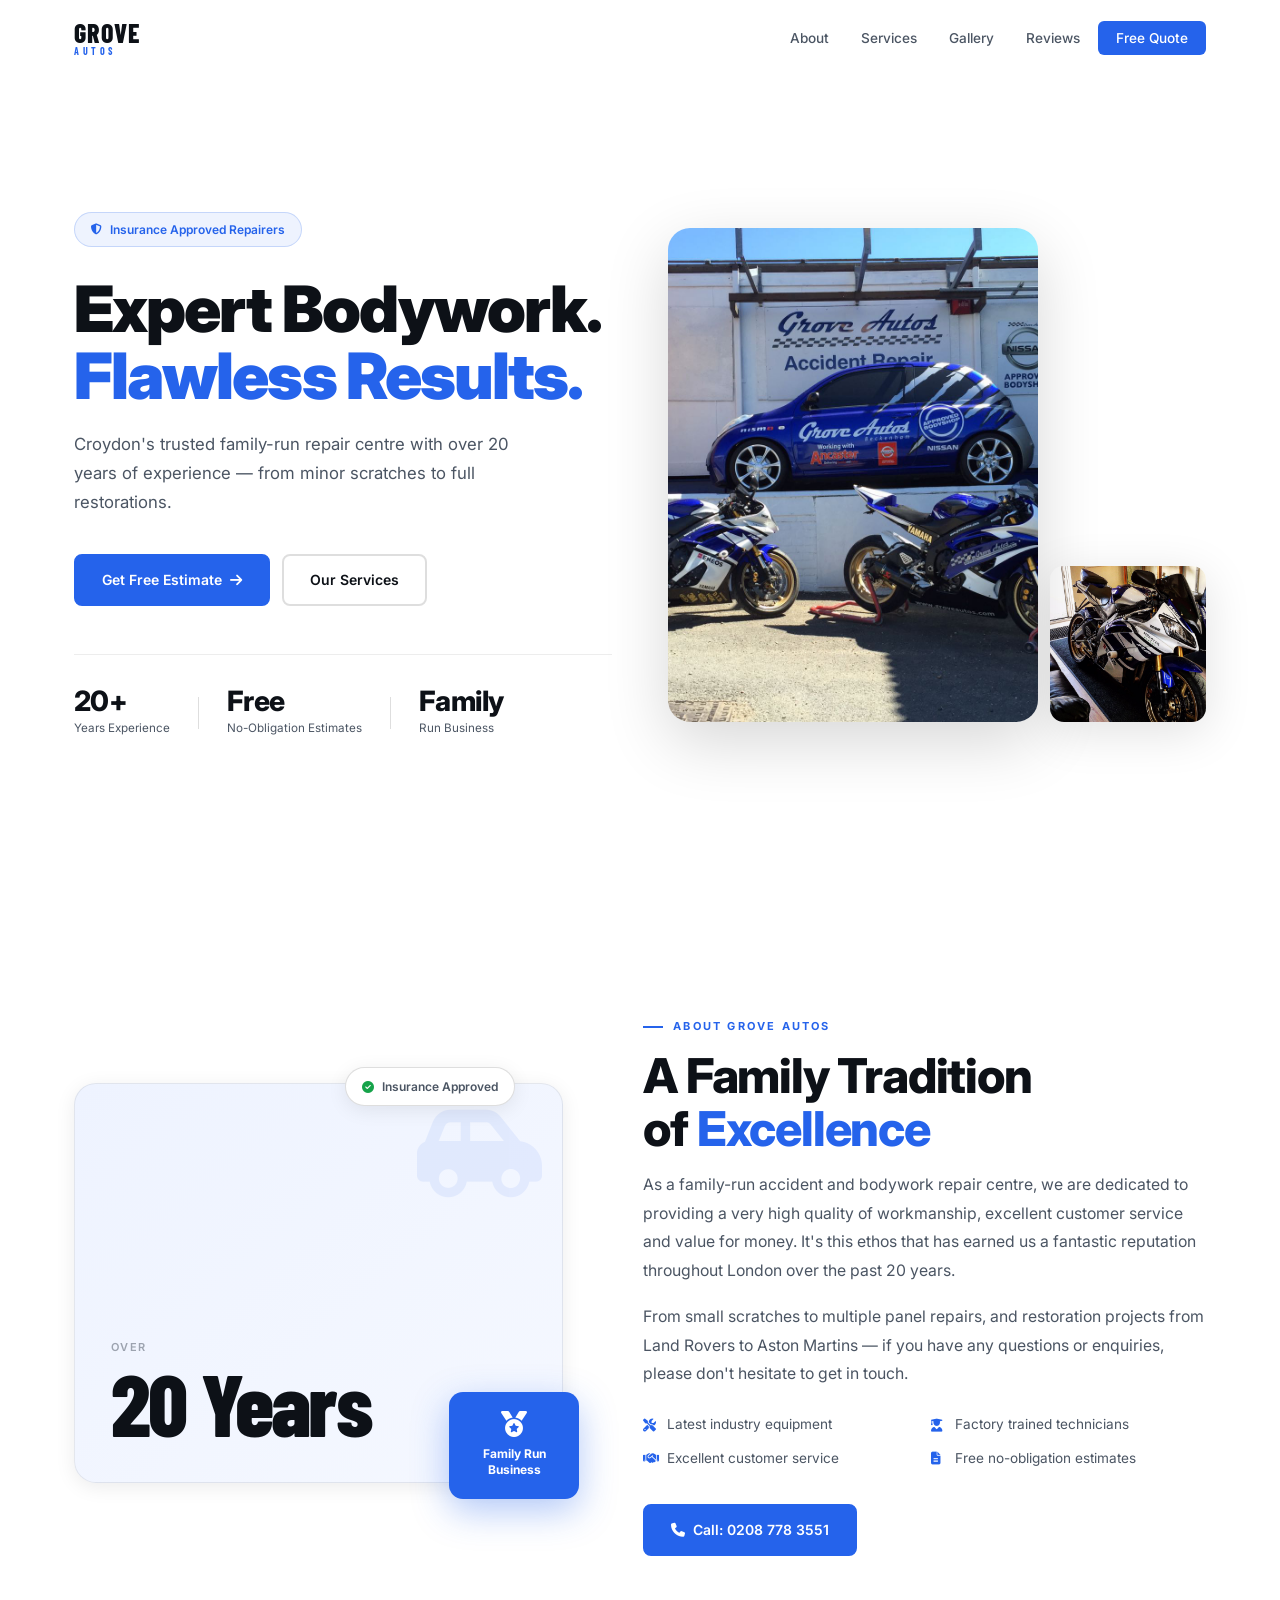
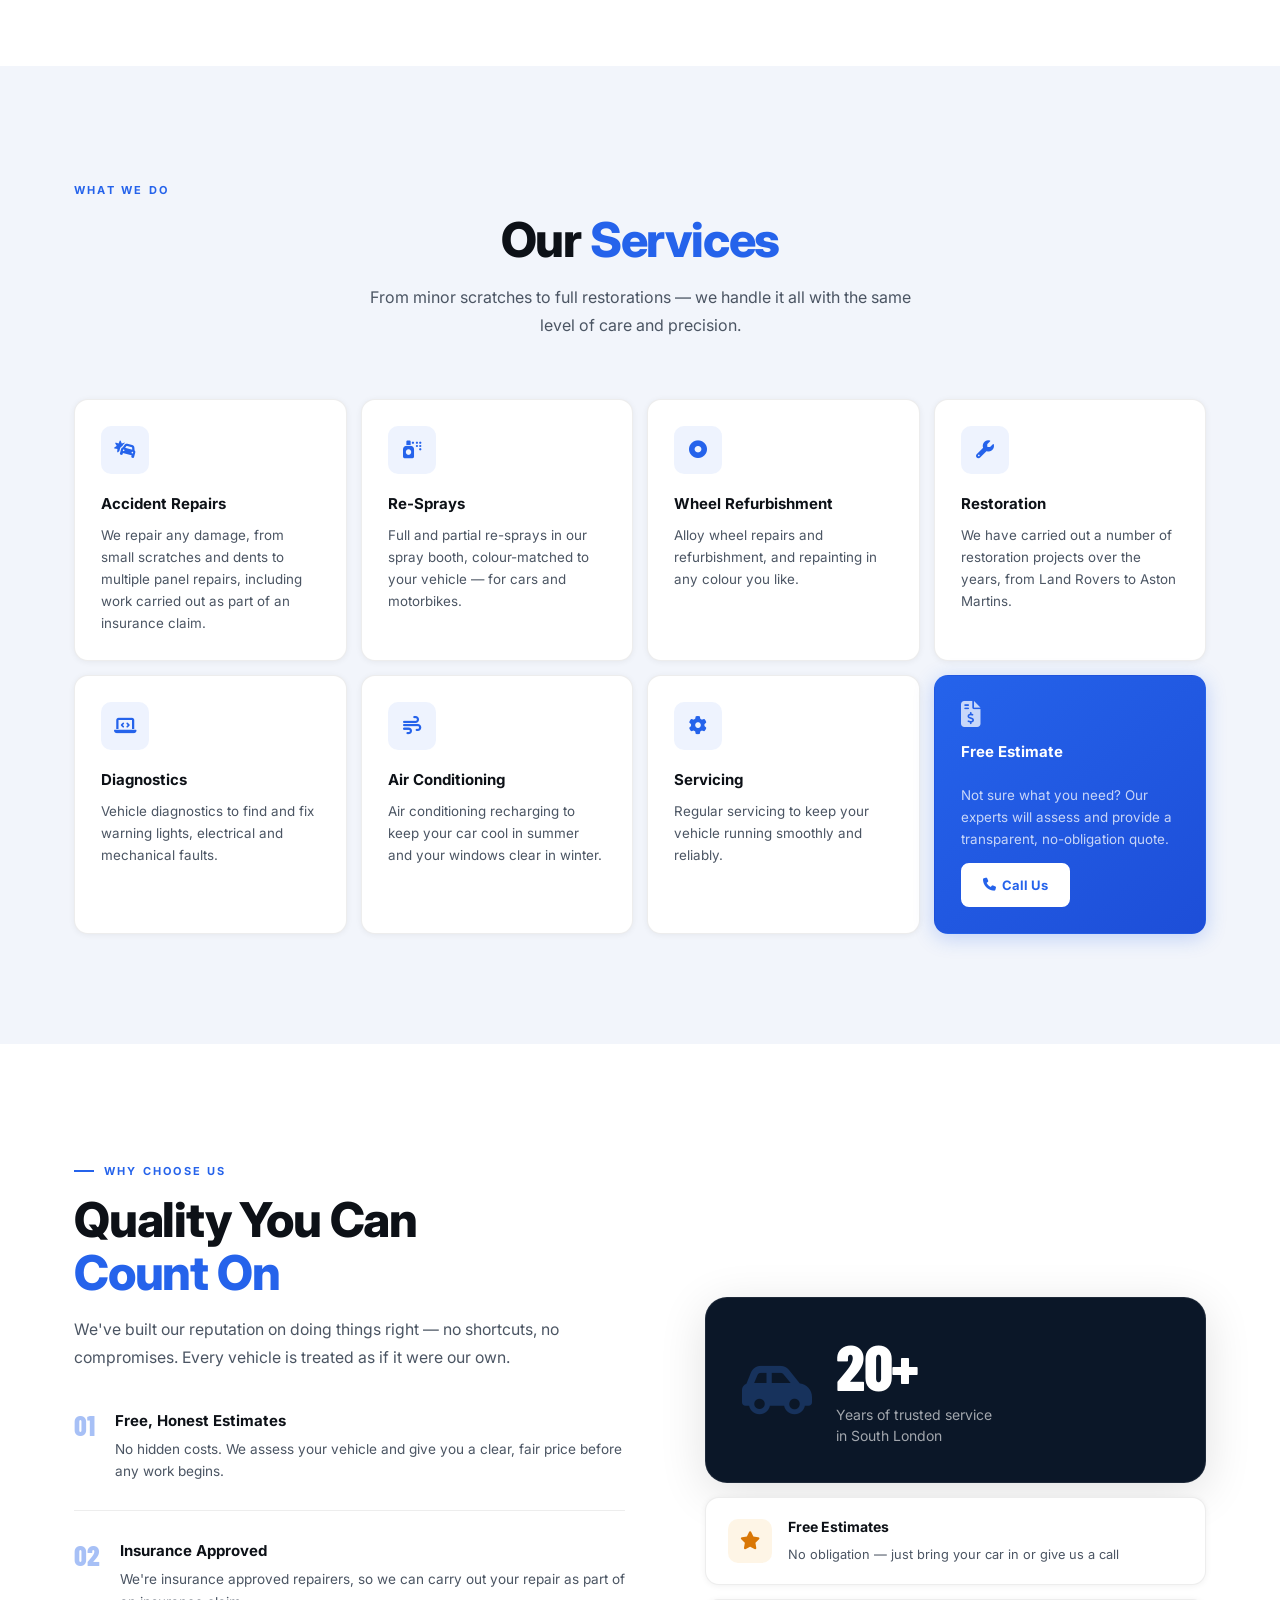
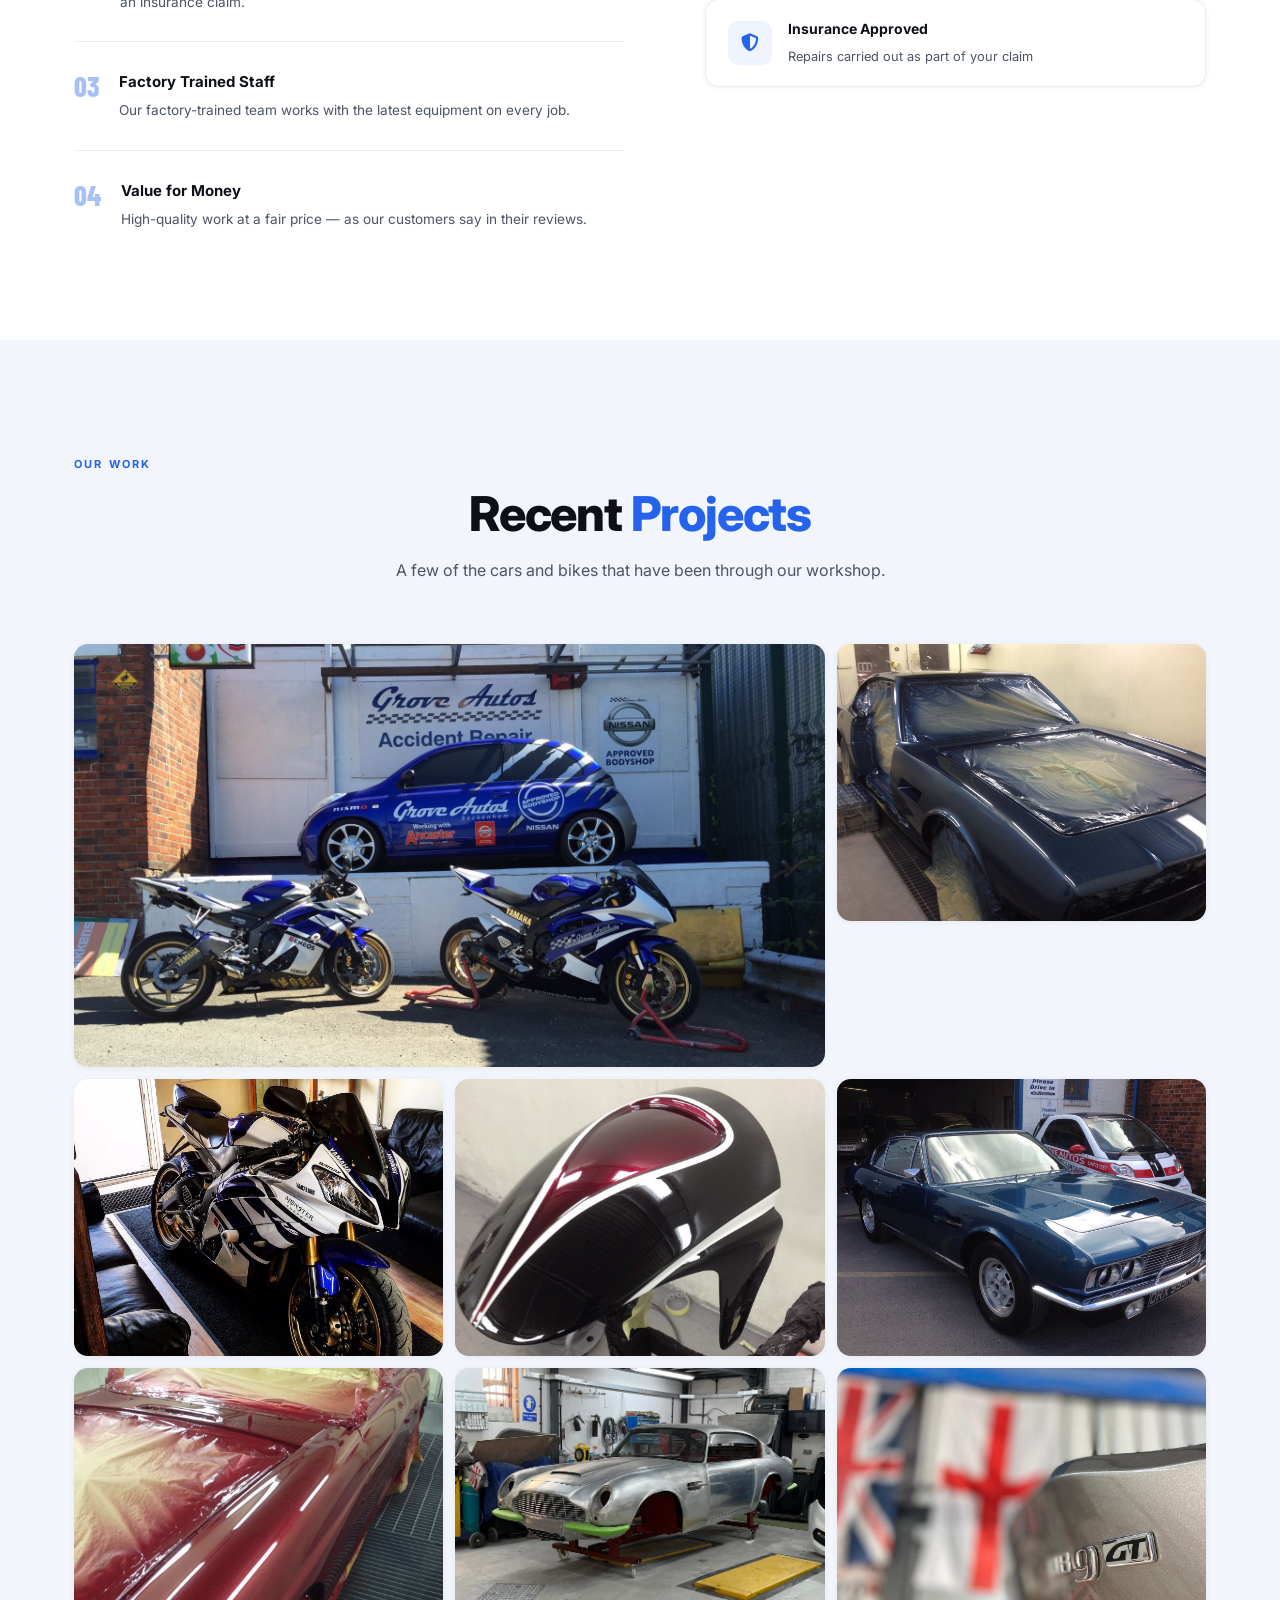
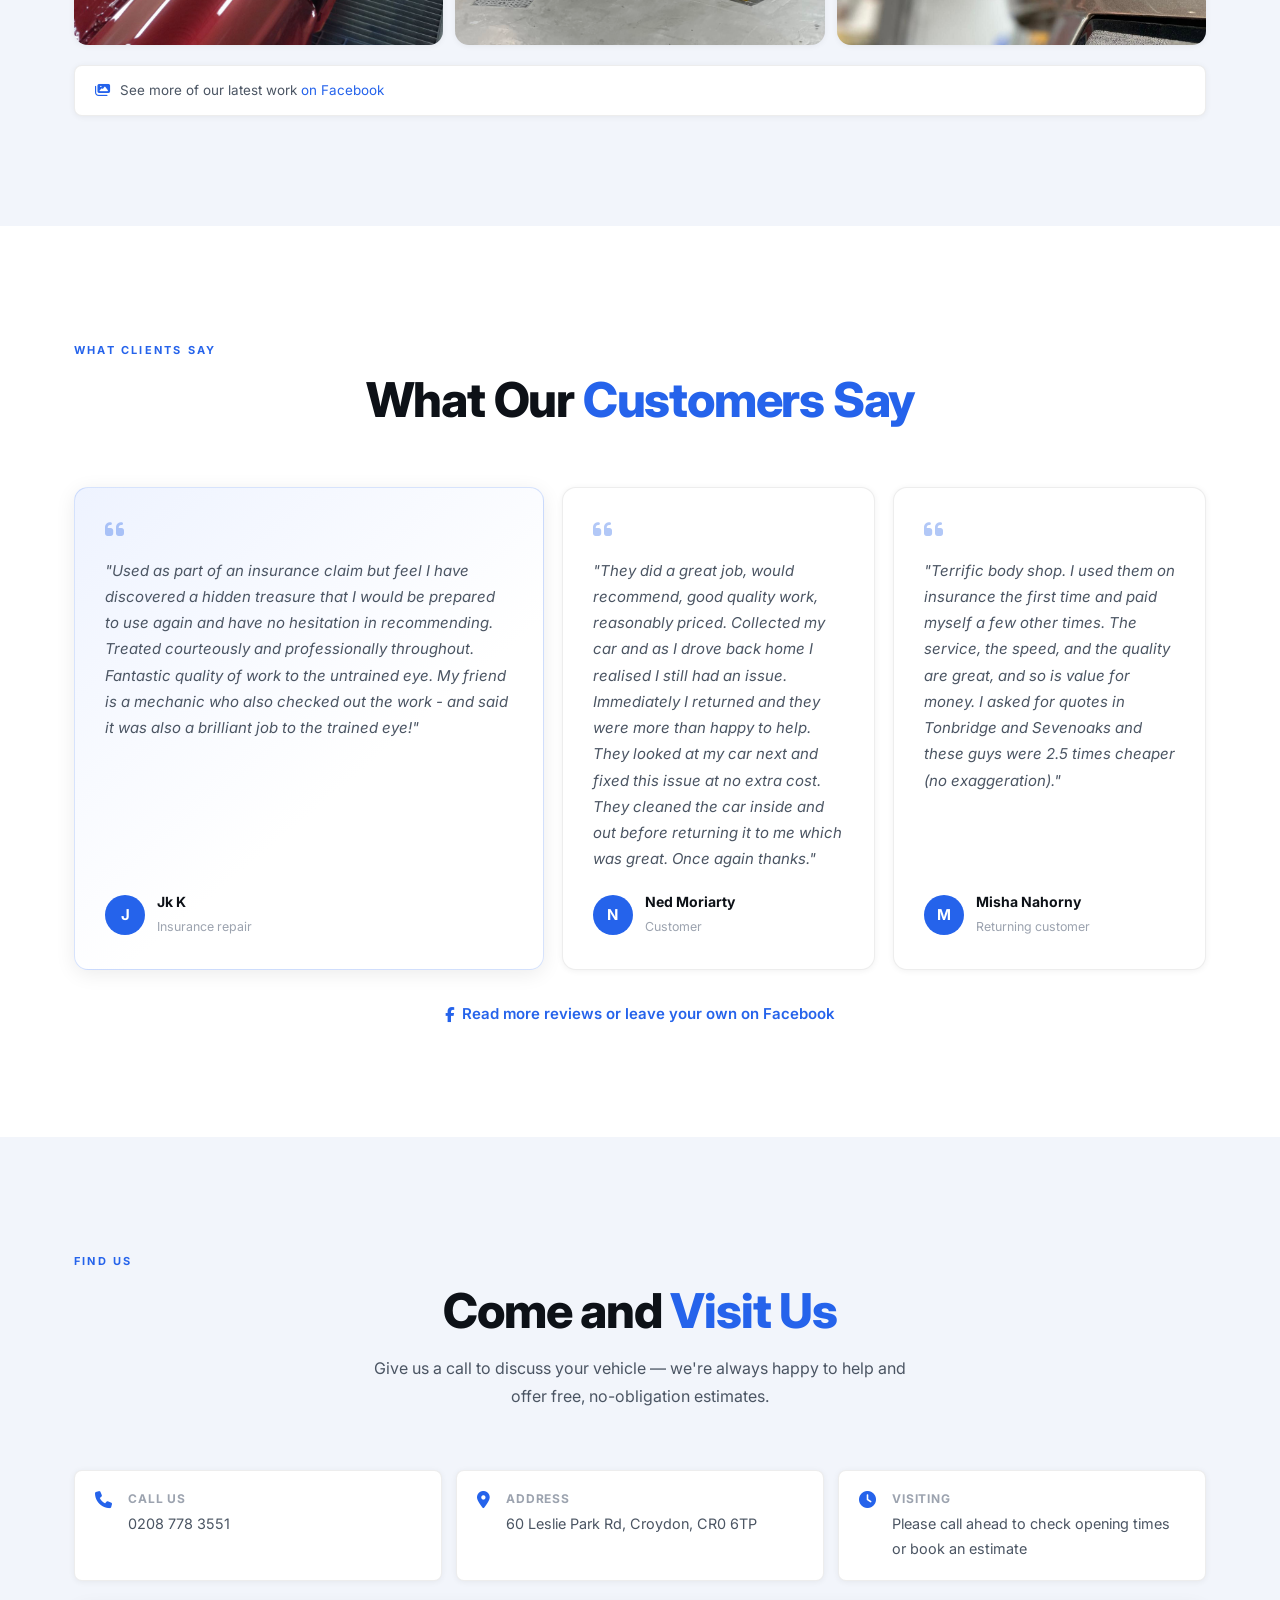
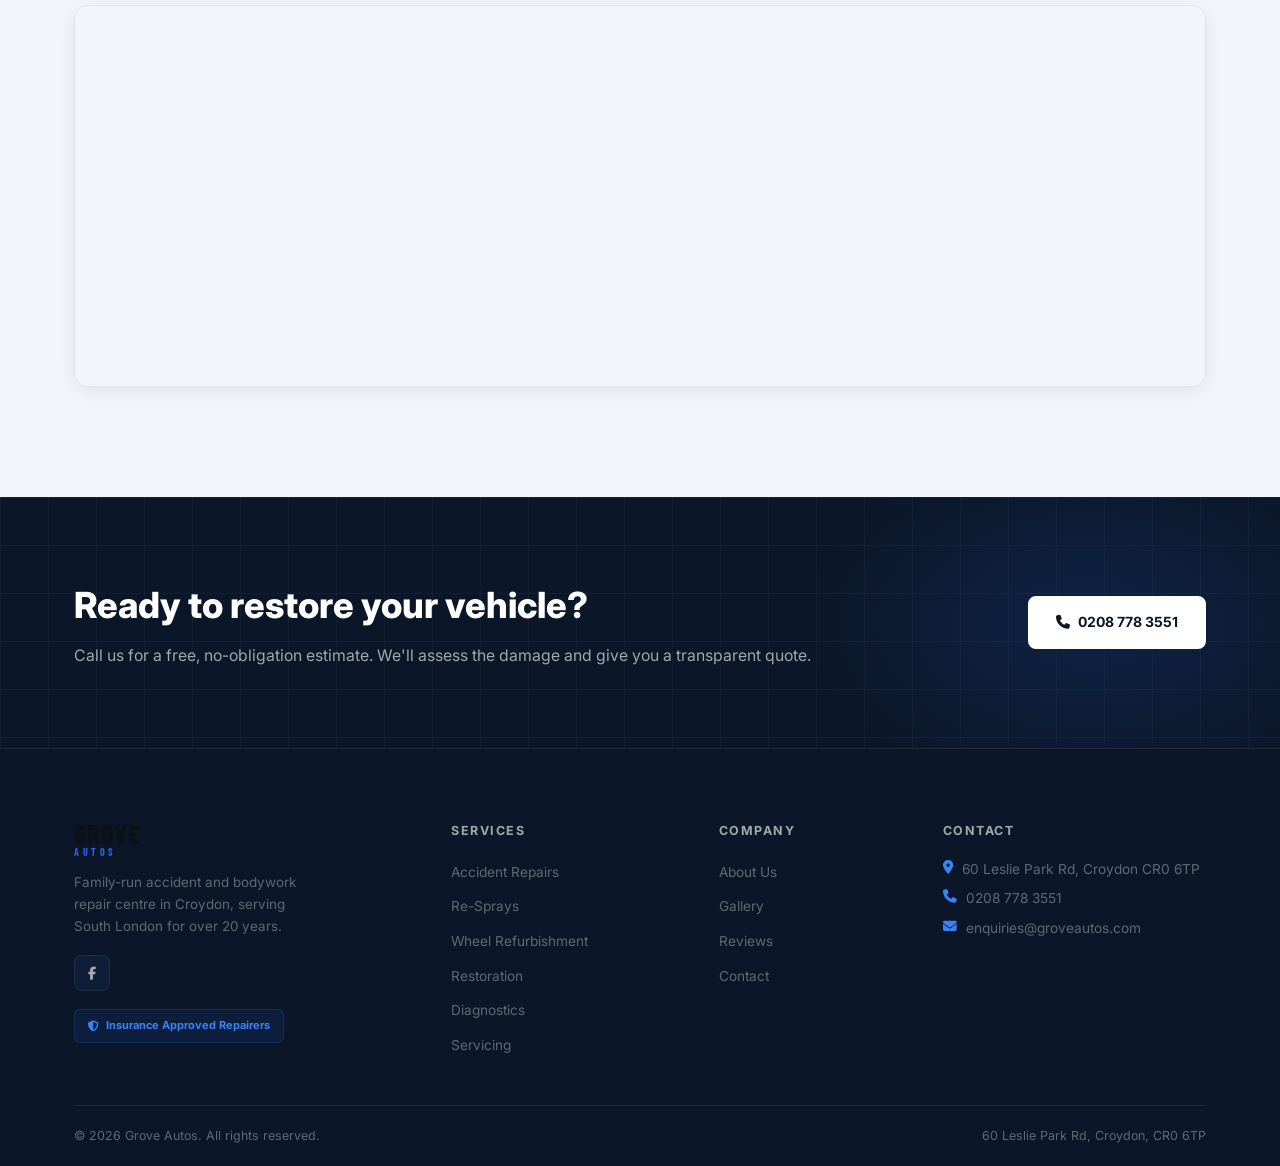
==== index.html @ 8067500c "Grove Autos website Single-page site with the garage's real content: about text, services and three " ====
<!DOCTYPE html>
<html lang="en">
<head>
  <meta charset="UTF-8">
  <meta name="viewport" content="width=device-width, initial-scale=1.0">
  <meta name="description" content="Grove Autos — Croydon's trusted family-run accident and bodywork repair centre with 20+ years of experience. Insurance approved repairers.">
  <title>Grove Autos | Expert Auto Body Repairs in Croydon</title>

  <link rel="preconnect" href="https://fonts.googleapis.com">
  <link rel="preconnect" href="https://fonts.gstatic.com" crossorigin>
  <link href="https://fonts.googleapis.com/css2?family=Inter:wght@300;400;500;600;700;800;900&family=Barlow+Condensed:wght@600;700;800&display=swap" rel="stylesheet">
  <link rel="stylesheet" href="https://cdnjs.cloudflare.com/ajax/libs/font-awesome/6.5.0/css/all.min.css">
  <link rel="stylesheet" href="css/style.css">
</head>
<body>

  <!-- ========== NAVBAR ========== -->
  <nav class="navbar" id="navbar">
    <div class="nav-container">
      <a href="#" class="nav-logo">
        <span class="logo-grove">GROVE</span>
        <span class="logo-autos">AUTOS</span>
      </a>
      <ul class="nav-links" id="navLinks">
        <li><a href="#about">About</a></li>
        <li><a href="#services">Services</a></li>
        <li><a href="#gallery">Gallery</a></li>
        <li><a href="#testimonials">Reviews</a></li>
        <li><a href="#contact" class="nav-cta">Free Quote</a></li>
      </ul>
      <button class="nav-toggle" id="navToggle" aria-label="Toggle menu">
        <span></span><span></span><span></span>
      </button>
    </div>
  </nav>

  <!-- ========== HERO ========== -->
  <section class="hero" id="hero">
    <div class="container">
      <div class="hero-inner">

        <div class="hero-content">
          <div class="hero-badge">
            <i class="fas fa-shield-halved"></i>
            Insurance Approved Repairers
          </div>
          <h1 class="hero-title">
            Expert Bodywork.<br>
            <span class="accent-text">Flawless Results.</span>
          </h1>
          <p class="hero-subtitle">
            Croydon's trusted family-run repair centre with over 20 years of experience — from minor scratches to full restorations.
          </p>
          <div class="hero-actions">
            <a href="#contact" class="btn btn-primary">
              <span>Get Free Estimate</span>
              <i class="fas fa-arrow-right"></i>
            </a>
            <a href="#services" class="btn btn-outline">
              <span>Our Services</span>
            </a>
          </div>
          <div class="hero-stats">
            <div class="stat-item">
              <span class="stat-number">20+</span>
              <span class="stat-label">Years Experience</span>
            </div>
            <div class="stat-divider"></div>
            <div class="stat-item">
              <span class="stat-number">Free</span>
              <span class="stat-label">No-Obligation Estimates</span>
            </div>
            <div class="stat-divider"></div>
            <div class="stat-item">
              <span class="stat-number">Family</span>
              <span class="stat-label">Run Business</span>
            </div>
          </div>
        </div>

        <div class="hero-visual">
          <div class="hero-img-main">
            <img src="images/gallery/gallery11.jpg" alt="The Grove Autos accident repair workshop">
          </div>
          <div class="hero-img-secondary">
            <img src="images/gallery/gallery7.jpg" alt="A Yamaha R6 painted in Grove Autos colours">
          </div>
        </div>

      </div>
    </div>
  </section>

  <!-- ========== ABOUT ========== -->
  <section class="about" id="about">
    <div class="container">
      <div class="about-grid">
        <div class="about-visual">
          <div class="about-card-main">
            <div class="car-icon-bg">
              <i class="fas fa-car-side"></i>
            </div>
            <div class="established">
              <span class="est-label">Over</span>
              <span class="est-year">20 Years</span>
            </div>
          </div>
          <div class="about-card-accent">
            <i class="fas fa-medal"></i>
            <span>Family Run<br>Business</span>
          </div>
          <div class="about-badge">
            <i class="fas fa-circle-check"></i>
            <span>Insurance Approved</span>
          </div>
        </div>
        <div class="about-text">
          <div class="section-label">About Grove Autos</div>
          <h2 class="section-title">A Family Tradition<br>of <span class="accent-text">Excellence</span></h2>
          <p class="body-text">As a family-run accident and bodywork repair centre, we are dedicated to providing a very high quality of workmanship, excellent customer service and value for money. It's this ethos that has earned us a fantastic reputation throughout London over the past 20 years.</p>
          <p class="body-text">From small scratches to multiple panel repairs, and restoration projects from Land Rovers to Aston Martins — if you have any questions or enquiries, please don't hesitate to get in touch.</p>
          <div class="features-grid">
            <div class="feature">
              <i class="fas fa-screwdriver-wrench"></i>
              <span>Latest industry equipment</span>
            </div>
            <div class="feature">
              <i class="fas fa-user-graduate"></i>
              <span>Factory trained technicians</span>
            </div>
            <div class="feature">
              <i class="fas fa-handshake"></i>
              <span>Excellent customer service</span>
            </div>
            <div class="feature">
              <i class="fas fa-file-lines"></i>
              <span>Free no-obligation estimates</span>
            </div>
          </div>
          <a href="tel:02087783551" class="btn btn-primary">
            <i class="fas fa-phone"></i>
            <span>Call: 0208 778 3551</span>
          </a>
        </div>
      </div>
    </div>
  </section>

  <!-- ========== SERVICES ========== -->
  <section class="services" id="services">
    <div class="container">
      <div class="section-header">
        <div class="section-label center">What We Do</div>
        <h2 class="section-title center">Our <span class="accent-text">Services</span></h2>
        <p class="section-sub center">From minor scratches to full restorations — we handle it all with the same level of care and precision.</p>
      </div>
      <div class="services-grid">
        <div class="service-card">
          <div class="service-icon"><i class="fas fa-car-burst"></i></div>
          <h3>Accident Repairs</h3>
          <p>We repair any damage, from small scratches and dents to multiple panel repairs, including work carried out as part of an insurance claim.</p>
          <div class="service-arrow"><i class="fas fa-arrow-right"></i></div>
        </div>
        <div class="service-card">
          <div class="service-icon"><i class="fas fa-spray-can"></i></div>
          <h3>Re-Sprays</h3>
          <p>Full and partial re-sprays in our spray booth, colour-matched to your vehicle — for cars and motorbikes.</p>
          <div class="service-arrow"><i class="fas fa-arrow-right"></i></div>
        </div>
        <div class="service-card">
          <div class="service-icon"><i class="fas fa-circle-dot"></i></div>
          <h3>Wheel Refurbishment</h3>
          <p>Alloy wheel repairs and refurbishment, and repainting in any colour you like.</p>
          <div class="service-arrow"><i class="fas fa-arrow-right"></i></div>
        </div>
        <div class="service-card">
          <div class="service-icon"><i class="fas fa-wrench"></i></div>
          <h3>Restoration</h3>
          <p>We have carried out a number of restoration projects over the years, from Land Rovers to Aston Martins.</p>
          <div class="service-arrow"><i class="fas fa-arrow-right"></i></div>
        </div>
        <div class="service-card">
          <div class="service-icon"><i class="fas fa-laptop-code"></i></div>
          <h3>Diagnostics</h3>
          <p>Vehicle diagnostics to find and fix warning lights, electrical and mechanical faults.</p>
          <div class="service-arrow"><i class="fas fa-arrow-right"></i></div>
        </div>
        <div class="service-card">
          <div class="service-icon"><i class="fas fa-wind"></i></div>
          <h3>Air Conditioning</h3>
          <p>Air conditioning recharging to keep your car cool in summer and your windows clear in winter.</p>
          <div class="service-arrow"><i class="fas fa-arrow-right"></i></div>
        </div>
        <div class="service-card">
          <div class="service-icon"><i class="fas fa-gear"></i></div>
          <h3>Servicing</h3>
          <p>Regular servicing to keep your vehicle running smoothly and reliably.</p>
          <div class="service-arrow"><i class="fas fa-arrow-right"></i></div>
        </div>
        <div class="service-card service-cta">
          <i class="fas fa-file-invoice-dollar"></i>
          <h3>Free Estimate</h3>
          <p>Not sure what you need? Our experts will assess and provide a transparent, no-obligation quote.</p>
          <a href="tel:02087783551" class="btn btn-white-sm"><i class="fas fa-phone"></i> Call Us</a>
        </div>
      </div>
    </div>
  </section>

  <!-- ========== WHY US ========== -->
  <section class="why-us">
    <div class="container">
      <div class="why-grid">
        <div class="why-text">
          <div class="section-label">Why Choose Us</div>
          <h2 class="section-title">Quality You Can<br><span class="accent-text">Count On</span></h2>
          <p class="body-text">We've built our reputation on doing things right — no shortcuts, no compromises. Every vehicle is treated as if it were our own.</p>
          <div class="why-list">
            <div class="why-item">
              <div class="why-num">01</div>
              <div>
                <strong>Free, Honest Estimates</strong>
                <p>No hidden costs. We assess your vehicle and give you a clear, fair price before any work begins.</p>
              </div>
            </div>
            <div class="why-item">
              <div class="why-num">02</div>
              <div>
                <strong>Insurance Approved</strong>
                <p>We're insurance approved repairers, so we can carry out your repair as part of an insurance claim.</p>
              </div>
            </div>
            <div class="why-item">
              <div class="why-num">03</div>
              <div>
                <strong>Factory Trained Staff</strong>
                <p>Our factory-trained team works with the latest equipment on every job.</p>
              </div>
            </div>
            <div class="why-item">
              <div class="why-num">04</div>
              <div>
                <strong>Value for Money</strong>
                <p>High-quality work at a fair price — as our customers say in their reviews.</p>
              </div>
            </div>
          </div>
        </div>
        <div class="why-visual">
          <div class="why-card top-card">
            <div class="why-card-icon"><i class="fas fa-star"></i></div>
            <div class="why-card-content">
              <strong>Free Estimates</strong>
              <span>No obligation — just bring your car in or give us a call</span>
            </div>
          </div>
          <div class="why-big-card">
            <i class="fas fa-car-side"></i>
            <div class="why-big-stat">
              <span class="big-num">20+</span>
              <span class="big-sub">Years of trusted service<br>in South London</span>
            </div>
          </div>
          <div class="why-card bottom-card">
            <div class="why-card-icon ins"><i class="fas fa-shield-halved"></i></div>
            <div class="why-card-content">
              <strong>Insurance Approved</strong>
              <span>Repairs carried out as part of your claim</span>
            </div>
          </div>
        </div>
      </div>
    </div>
  </section>

  <!-- ========== GALLERY ========== -->
  <section class="gallery" id="gallery">
    <div class="container">
      <div class="section-header">
        <div class="section-label center">Our Work</div>
        <h2 class="section-title center">Recent <span class="accent-text">Projects</span></h2>
        <p class="section-sub center">A few of the cars and bikes that have been through our workshop.</p>
      </div>
      <div class="gallery-grid">
        <div class="gallery-item g-large">
          <img src="images/gallery/gallery11.jpg" alt="The Grove Autos workshop front with a branded Nissan Micra and two Yamaha R6 motorbikes" loading="lazy">
          <div class="g-overlay"><span class="g-tag">Our Workshop</span></div>
        </div>
        <div class="gallery-item">
          <img src="images/gallery/gallery2.jpg" alt="A classic Aston Martin masked up in the spray booth" loading="lazy">
          <div class="g-overlay"><span class="g-tag">Re-Spray in Progress</span></div>
        </div>
        <div class="gallery-item">
          <img src="images/gallery/gallery7.jpg" alt="A Yamaha R6 in a custom blue and white livery" loading="lazy">
          <div class="g-overlay"><span class="g-tag">Bike Livery</span></div>
        </div>
        <div class="gallery-item">
          <img src="images/gallery/gallery3.jpg" alt="A motorbike mudguard with custom candy red and black paintwork" loading="lazy">
          <div class="g-overlay"><span class="g-tag">Custom Paintwork</span></div>
        </div>
        <div class="gallery-item">
          <img src="images/gallery/gallery1.jpg" alt="A classic blue Aston Martin DBS outside the workshop" loading="lazy">
          <div class="g-overlay"><span class="g-tag">Classic Aston Martin</span></div>
        </div>
        <div class="gallery-item">
          <img src="images/gallery/gallery9.jpg" alt="A freshly painted red car in the spray booth" loading="lazy">
          <div class="g-overlay"><span class="g-tag">Fresh Paint</span></div>
        </div>
        <div class="gallery-item">
          <img src="images/gallery/db6.jpg" alt="An Aston Martin DB6 stripped to bare aluminium on a restoration jig" loading="lazy">
          <div class="g-overlay"><span class="g-tag">DB6 Restoration</span></div>
        </div>
        <div class="gallery-item">
          <img src="images/gallery/db9.jpg" alt="The badge of an Aston Martin DB9 GT in the workshop" loading="lazy">
          <div class="g-overlay"><span class="g-tag">Aston Martin DB9 GT</span></div>
        </div>
      </div>
      <div class="gallery-note">
        <i class="fas fa-images"></i>
        <span>See more of our latest work <a href="https://www.facebook.com/profile.php?id=100057315015959" target="_blank" rel="noopener">on Facebook</a></span>
      </div>
    </div>
  </section>

  <!-- ========== TESTIMONIALS ========== -->
  <section class="testimonials" id="testimonials">
    <div class="container">
      <div class="section-header">
        <div class="section-label center">What Clients Say</div>
        <h2 class="section-title center">What Our <span class="accent-text">Customers Say</span></h2>
      </div>
      <div class="testimonials-grid">
        <div class="t-card t-featured">
          <div class="t-quote"><i class="fas fa-quote-left"></i></div>
          <p>"Used as part of an insurance claim but feel I have discovered a hidden treasure that I would be prepared to use again and have no hesitation in recommending. Treated courteously and professionally throughout. Fantastic quality of work to the untrained eye. My friend is a mechanic who also checked out the work - and said it was also a brilliant job to the trained eye!"</p>
          <div class="t-author">
            <div class="t-avatar">J</div>
            <div>
              <strong>Jk K</strong>
              <span>Insurance repair</span>
            </div>
          </div>
        </div>
        <div class="t-card">
          <div class="t-quote"><i class="fas fa-quote-left"></i></div>
          <p>"They did a great job, would recommend, good quality work, reasonably priced. Collected my car and as I drove back home I realised I still had an issue. Immediately I returned and they were more than happy to help. They looked at my car next and fixed this issue at no extra cost. They cleaned the car inside and out before returning it to me which was great. Once again thanks."</p>
          <div class="t-author">
            <div class="t-avatar">N</div>
            <div>
              <strong>Ned Moriarty</strong>
              <span>Customer</span>
            </div>
          </div>
        </div>
        <div class="t-card">
          <div class="t-quote"><i class="fas fa-quote-left"></i></div>
          <p>"Terrific body shop. I used them on insurance the first time and paid myself a few other times. The service, the speed, and the quality are great, and so is value for money. I asked for quotes in Tonbridge and Sevenoaks and these guys were 2.5 times cheaper (no exaggeration)."</p>
          <div class="t-author">
            <div class="t-avatar">M</div>
            <div>
              <strong>Misha Nahorny</strong>
              <span>Returning customer</span>
            </div>
          </div>
        </div>
      </div>
      <p class="t-more"><a href="https://www.facebook.com/profile.php?id=100057315015959" target="_blank" rel="noopener"><i class="fab fa-facebook-f"></i> Read more reviews or leave your own on Facebook</a></p>
    </div>
  </section>

  <!-- ========== CONTACT ========== -->
  <section class="contact" id="contact">
    <div class="container">
      <div class="section-header">
        <div class="section-label center">Find Us</div>
        <h2 class="section-title center">Come and <span class="accent-text">Visit Us</span></h2>
        <p class="section-sub center">Give us a call to discuss your vehicle — we're always happy to help and offer free, no-obligation estimates.</p>
      </div>
      <div class="contact-cards">
        <div class="info-item">
          <i class="fas fa-phone"></i>
          <div>
            <strong>Call Us</strong>
            <a href="tel:02087783551">0208 778 3551</a>
          </div>
        </div>
        <div class="info-item">
          <i class="fas fa-location-dot"></i>
          <div>
            <strong>Address</strong>
            <span>60 Leslie Park Rd, Croydon, CR0 6TP</span>
          </div>
        </div>
        <div class="info-item">
          <i class="fas fa-clock"></i>
          <div>
            <strong>Visiting</strong>
            <span>Please call ahead to check opening times or book an estimate</span>
          </div>
        </div>
      </div>
      <div class="map-wrap">
        <iframe
          src="https://maps.google.com/maps?q=60+Leslie+Park+Road+Croydon+CR0+6TP&output=embed"
          width="100%"
          height="380"
          style="border:0;border-radius:14px;display:block;"
          allowfullscreen=""
          loading="lazy"
          title="Grove Autos location">
        </iframe>
      </div>
    </div>
  </section>

  <!-- ========== CTA BANNER ========== -->
  <section class="cta-strip">
    <div class="container">
      <div class="cta-inner">
        <div class="cta-text">
          <h2>Ready to restore your vehicle?</h2>
          <p>Call us for a free, no-obligation estimate. We'll assess the damage and give you a transparent quote.</p>
        </div>
        <div class="cta-btns">
          <a href="tel:02087783551" class="btn btn-white">
            <i class="fas fa-phone"></i>
            <span>0208 778 3551</span>
          </a>
        </div>
      </div>
    </div>
  </section>

  <!-- ========== FOOTER ========== -->
  <footer class="footer">
    <div class="container">
      <div class="footer-grid">
        <div class="footer-brand">
          <div class="footer-logo">
            <span class="logo-grove">GROVE</span>
            <span class="logo-autos">AUTOS</span>
          </div>
          <p>Family-run accident and bodywork repair centre in Croydon, serving South London for over 20 years.</p>
          <div class="footer-social">
            <a href="https://www.facebook.com/profile.php?id=100057315015959" target="_blank" rel="noopener" aria-label="Facebook">
              <i class="fab fa-facebook-f"></i>
            </a>
          </div>
          <div class="footer-ins-badge">
            <i class="fas fa-shield-halved"></i>
            Insurance Approved Repairers
          </div>
        </div>
        <div class="footer-nav">
          <h4>Services</h4>
          <ul>
            <li><a href="#services">Accident Repairs</a></li>
            <li><a href="#services">Re-Sprays</a></li>
            <li><a href="#services">Wheel Refurbishment</a></li>
            <li><a href="#services">Restoration</a></li>
            <li><a href="#services">Diagnostics</a></li>
            <li><a href="#services">Servicing</a></li>
          </ul>
        </div>
        <div class="footer-nav">
          <h4>Company</h4>
          <ul>
            <li><a href="#about">About Us</a></li>
            <li><a href="#gallery">Gallery</a></li>
            <li><a href="#testimonials">Reviews</a></li>
            <li><a href="#contact">Contact</a></li>
          </ul>
        </div>
        <div class="footer-contact-info">
          <h4>Contact</h4>
          <p><i class="fas fa-location-dot"></i> 60 Leslie Park Rd, Croydon CR0 6TP</p>
          <p><i class="fas fa-phone"></i> <a href="tel:02087783551">0208 778 3551</a></p>
          <p><i class="fas fa-envelope"></i> <a href="mailto:enquiries@groveautos.com">enquiries@groveautos.com</a></p>
        </div>
      </div>
      <div class="footer-bar">
        <p>&copy; <span id="year">2026</span> Grove Autos. All rights reserved.</p>
        <p>60 Leslie Park Rd, Croydon, CR0 6TP</p>
      </div>
    </div>
  </footer>

  <script src="js/main.js"></script>
</body>
</html>
---- css/style.css ----
/* ==============================
   CSS Custom Properties
   ============================== */
:root {
  /* Light section backgrounds */
  --bg-page:  #F2F5FB;
  --bg-white: #FFFFFF;
  --bg-alt:   #E8EDF8;

  /* Dark section backgrounds (hero / footer / CTA) */
  --bg-dark:  #0B1728;
  --bg-dark2: #0F1E36;
  --bg-dark3: #162440;

  /* Accent */
  --accent:      #2563EB;
  --accent-2:    #1D4ED8;
  --accent-3:    #3B82F6;
  --accent-glow: rgba(37, 99, 235, 0.14);
  --accent-soft: rgba(37, 99, 235, 0.08);

  /* Text – light sections */
  --text-1: #0D1117;
  --text-2: #4B5563;
  --text-3: #9CA3AF;

  /* Text – dark sections */
  --text-d1: #FFFFFF;
  --text-d2: rgba(255,255,255,0.62);
  --text-d3: rgba(255,255,255,0.35);

  /* Borders */
  --border:    rgba(0, 0, 0, 0.07);
  --border-2:  rgba(0, 0, 0, 0.13);
  --border-d:  rgba(255,255,255,0.08);
  --border-d2: rgba(255,255,255,0.14);

  /* Shadows */
  --shadow-sm: 0 1px 6px rgba(0,0,0,0.06);
  --shadow-md: 0 4px 20px rgba(0,0,0,0.08);
  --shadow-lg: 0 10px 48px rgba(0,0,0,0.12);
  --shadow-xl: 0 20px 64px rgba(0,0,0,0.16);

  /* Shape */
  --r-sm: 8px;
  --r-md: 14px;
  --r-lg: 22px;
  --ease: cubic-bezier(0.4, 0, 0.2, 1);
}

/* ==============================
   Reset & Base
   ============================== */
*, *::before, *::after { margin: 0; padding: 0; box-sizing: border-box; }

html { scroll-behavior: smooth; }

body {
  font-family: 'Inter', system-ui, sans-serif;
  background: var(--bg-page);
  color: var(--text-1);
  line-height: 1.6;
  overflow-x: hidden;
  -webkit-font-smoothing: antialiased;
}

a { color: inherit; text-decoration: none; }
ul { list-style: none; }
img { max-width: 100%; display: block; }
button { cursor: pointer; border: none; background: none; font-family: inherit; }

.container {
  max-width: 1180px;
  margin: 0 auto;
  padding: 0 24px;
}

/* ==============================
   Typography helpers
   ============================== */
.section-label {
  display: inline-flex;
  align-items: center;
  gap: 10px;
  font-size: 11px;
  font-weight: 700;
  letter-spacing: 0.2em;
  text-transform: uppercase;
  color: var(--accent);
  margin-bottom: 14px;
}
.section-label::before {
  content: '';
  display: block;
  width: 20px;
  height: 2px;
  background: var(--accent);
  flex-shrink: 0;
}
.section-label.center { justify-content: center; }
.section-label.center::before { display: none; }

.section-title {
  font-size: clamp(2rem, 4vw, 3rem);
  font-weight: 800;
  line-height: 1.1;
  letter-spacing: -0.025em;
  margin-bottom: 16px;
}
.section-title.center { text-align: center; }

.section-sub {
  font-size: 1rem;
  color: var(--text-2);
  max-width: 560px;
  line-height: 1.75;
}
.section-sub.center { text-align: center; margin: 0 auto; }

.section-header { margin-bottom: 60px; }

.accent-text { color: var(--accent); }

.body-text {
  font-size: 0.9875rem;
  color: var(--text-2);
  line-height: 1.8;
  margin-bottom: 18px;
}

/* ==============================
   Buttons
   ============================== */
.btn {
  display: inline-flex;
  align-items: center;
  gap: 8px;
  padding: 13px 26px;
  border-radius: var(--r-sm);
  font-size: 0.875rem;
  font-weight: 600;
  border: 2px solid transparent;
  transition: all 0.25s var(--ease);
  cursor: pointer;
  white-space: nowrap;
}

.btn-primary {
  background: var(--accent);
  color: #fff;
  border-color: var(--accent);
}
.btn-primary:hover {
  background: var(--accent-2);
  border-color: var(--accent-2);
  transform: translateY(-2px);
  box-shadow: 0 8px 24px rgba(37,99,235,0.35);
}

.btn-outline {
  color: var(--text-1);
  border-color: var(--border-2);
}
.btn-outline:hover {
  border-color: rgba(0,0,0,0.25);
  background: rgba(0,0,0,0.04);
  transform: translateY(-2px);
}

.btn-white {
  background: #fff;
  color: var(--bg-dark);
  border-color: #fff;
  font-weight: 700;
}
.btn-white:hover {
  background: #e8edf8;
  transform: translateY(-2px);
  box-shadow: 0 8px 20px rgba(255,255,255,0.2);
}

.btn-outline-white {
  color: #fff;
  border-color: rgba(255,255,255,0.35);
}
.btn-outline-white:hover {
  border-color: #fff;
  background: rgba(255,255,255,0.09);
  transform: translateY(-2px);
}

.btn-full { width: 100%; justify-content: center; }

.btn-white-sm {
  display: inline-flex;
  align-items: center;
  gap: 6px;
  padding: 10px 20px;
  border-radius: var(--r-sm);
  background: #fff;
  color: var(--accent);
  font-size: 0.8125rem;
  font-weight: 700;
  border: 2px solid #fff;
  transition: all 0.25s var(--ease);
  align-self: flex-start;
}
.btn-white-sm:hover {
  background: #f0f4ff;
  transform: translateY(-1px);
}

/* ==============================
   Navbar
   ============================== */
.navbar {
  position: fixed;
  inset: 0 0 auto 0;
  z-index: 900;
  padding: 20px 0;
  transition: padding 0.35s var(--ease), background 0.35s var(--ease), border-color 0.35s var(--ease), box-shadow 0.35s;
  border-bottom: 1px solid transparent;
}
.navbar.scrolled {
  background: rgba(11,23,40,0.95);
  backdrop-filter: blur(20px);
  -webkit-backdrop-filter: blur(20px);
  padding: 12px 0;
  border-color: var(--border-d);
  box-shadow: 0 4px 24px rgba(0,0,0,0.25);
}

.nav-container {
  max-width: 1180px;
  margin: 0 auto;
  padding: 0 24px;
  display: flex;
  align-items: center;
  justify-content: space-between;
}

.nav-logo { display: flex; flex-direction: column; line-height: 1; }
.logo-grove {
  font-family: 'Barlow Condensed', sans-serif;
  font-size: 26px;
  font-weight: 800;
  color: var(--text-1);
  letter-spacing: 0.04em;
  transition: color 0.35s;
}
.logo-autos {
  font-family: 'Barlow Condensed', sans-serif;
  font-size: 10px;
  font-weight: 700;
  color: var(--accent);
  letter-spacing: 0.35em;
  text-transform: uppercase;
  transition: color 0.35s;
}
.navbar.scrolled .logo-grove { color: #fff; }
.navbar.scrolled .logo-autos { color: var(--accent-3); }

.nav-links {
  display: flex;
  align-items: center;
  gap: 4px;
}
.nav-links a {
  padding: 8px 14px;
  font-size: 0.85rem;
  font-weight: 500;
  color: var(--text-2);
  border-radius: 6px;
  transition: all 0.2s;
}
.nav-links a:hover, .nav-links a.active { color: var(--text-1); }
.navbar.scrolled .nav-links a { color: rgba(255,255,255,0.65); }
.navbar.scrolled .nav-links a:hover,
.navbar.scrolled .nav-links a.active { color: #fff; }
.nav-links a.nav-cta {
  background: var(--accent) !important;
  color: #fff !important;
  padding: 9px 18px;
}
.nav-links a.nav-cta:hover {
  background: var(--accent-2) !important;
  box-shadow: 0 4px 16px rgba(37,99,235,0.4);
}

.nav-toggle {
  display: none;
  flex-direction: column;
  gap: 5px;
  padding: 6px;
  z-index: 901;
}
.nav-toggle span {
  display: block;
  width: 22px;
  height: 2px;
  background: #fff;
  border-radius: 2px;
  transition: all 0.3s;
}

/* ==============================
   Hero
   ============================== */
.hero {
  background: var(--bg-white);
  padding: 130px 0 80px;
  overflow: hidden;
}

.hero-inner {
  display: grid;
  grid-template-columns: 1fr 1fr;
  gap: 56px;
  align-items: center;
  min-height: calc(100svh - 210px);
}

/* Left — text */
.hero-content { display: flex; flex-direction: column; }

.hero-badge {
  display: inline-flex;
  align-self: flex-start;
  align-items: center;
  gap: 8px;
  padding: 7px 16px;
  background: var(--accent-soft);
  border: 1px solid rgba(37,99,235,0.2);
  border-radius: 100px;
  font-size: 12px;
  font-weight: 600;
  color: var(--accent);
  margin-bottom: 28px;
}
.hero-badge i { font-size: 11px; }

.hero-title {
  font-size: clamp(2.6rem, 5vw, 4.25rem);
  font-weight: 900;
  line-height: 1.05;
  letter-spacing: -0.03em;
  color: var(--text-1);
  margin-bottom: 20px;
}

.hero-subtitle {
  font-size: 1.05rem;
  color: var(--text-2);
  line-height: 1.75;
  margin-bottom: 36px;
  max-width: 460px;
}

.hero-actions {
  display: flex;
  gap: 12px;
  flex-wrap: wrap;
  margin-bottom: 48px;
}

.hero-stats {
  display: flex;
  align-items: center;
  gap: 28px;
  padding-top: 32px;
  border-top: 1px solid var(--border);
  flex-wrap: wrap;
}
.stat-item { display: flex; flex-direction: column; }
.stat-number {
  font-size: 1.75rem;
  font-weight: 800;
  line-height: 1;
  letter-spacing: -0.02em;
  color: var(--text-1);
}
.stat-label {
  font-size: 0.73rem;
  color: var(--text-2);
  margin-top: 4px;
}
.stat-divider {
  width: 1px;
  height: 32px;
  background: var(--border-2);
}

/* Right — images */
.hero-visual {
  position: relative;
  display: grid;
  grid-template-columns: 1fr 0.42fr;
  grid-template-rows: 1fr auto;
  gap: 12px;
  align-items: start;
}

.hero-img-main {
  position: relative;
  grid-column: 1;
  grid-row: 1 / 3;
  border-radius: var(--r-lg);
  overflow: visible;
}
.hero-img-main img {
  width: 100%;
  aspect-ratio: 3/4;
  object-fit: cover;
  border-radius: var(--r-lg);
  display: block;
  box-shadow: var(--shadow-xl);
}

.hero-img-secondary {
  grid-column: 2;
  grid-row: 2;
  border-radius: var(--r-md);
  overflow: hidden;
  box-shadow: var(--shadow-lg);
  align-self: end;
}
.hero-img-secondary img {
  width: 100%;
  aspect-ratio: 1/1;
  object-fit: cover;
  display: block;
}


/* ==============================
   About  (WHITE)
   ============================== */
.about {
  padding: 110px 0;
  background: var(--bg-white);
}

.about-grid {
  display: grid;
  grid-template-columns: 1fr 1.15fr;
  gap: 80px;
  align-items: center;
}

.about-visual {
  position: relative;
  height: 400px;
}

.about-card-main {
  position: absolute;
  inset: 0;
  background: linear-gradient(140deg, #EEF3FF 0%, #F5F8FF 100%);
  border: 1px solid var(--border);
  border-radius: var(--r-lg);
  padding: 36px;
  display: flex;
  flex-direction: column;
  justify-content: space-between;
  overflow: hidden;
  box-shadow: var(--shadow-md);
}

.car-icon-bg {
  font-size: 100px;
  color: var(--accent);
  opacity: 0.08;
  line-height: 1;
  position: absolute;
  right: 20px;
  top: 20px;
}

.established {
  position: absolute;
  bottom: 36px;
  left: 36px;
}
.est-label {
  display: block;
  font-size: 11px;
  font-weight: 600;
  text-transform: uppercase;
  letter-spacing: 0.12em;
  color: var(--text-3);
  margin-bottom: 2px;
}
.est-year {
  display: block;
  font-family: 'Barlow Condensed', sans-serif;
  font-size: 88px;
  font-weight: 800;
  line-height: 1;
  letter-spacing: -0.03em;
  color: var(--text-1);
}

.about-card-accent {
  position: absolute;
  bottom: -16px;
  right: -16px;
  background: var(--accent);
  border-radius: var(--r-md);
  padding: 20px 22px;
  display: flex;
  flex-direction: column;
  align-items: center;
  text-align: center;
  gap: 8px;
  min-width: 130px;
  box-shadow: 0 12px 36px rgba(37,99,235,0.35);
}
.about-card-accent i { font-size: 26px; color: #fff; }
.about-card-accent span { font-size: 12px; font-weight: 700; color: #fff; line-height: 1.4; }

.about-badge {
  position: absolute;
  top: -16px;
  right: 48px;
  background: #fff;
  border: 1px solid var(--border-2);
  border-radius: 100px;
  padding: 9px 16px;
  display: flex;
  align-items: center;
  gap: 8px;
  font-size: 12px;
  font-weight: 600;
  color: var(--text-2);
  box-shadow: var(--shadow-md);
  white-space: nowrap;
}
.about-badge i { color: #16a34a; }

.features-grid {
  display: grid;
  grid-template-columns: 1fr 1fr;
  gap: 12px;
  margin: 26px 0 34px;
}
.feature {
  display: flex;
  align-items: center;
  gap: 10px;
  font-size: 0.85rem;
  color: var(--text-2);
}
.feature i { color: var(--accent); font-size: 13px; width: 14px; flex-shrink: 0; }

/* ==============================
   Services  (PAGE BG)
   ============================== */
.services {
  padding: 110px 0;
  background: var(--bg-page);
}

.services-grid {
  display: grid;
  grid-template-columns: repeat(4, 1fr);
  gap: 14px;
}

.service-card {
  background: var(--bg-white);
  border: 1px solid var(--border);
  border-radius: var(--r-md);
  padding: 26px;
  position: relative;
  transition: border-color 0.25s, transform 0.25s, box-shadow 0.25s;
  overflow: hidden;
  box-shadow: var(--shadow-sm);
}
.service-card:hover {
  border-color: rgba(37,99,235,0.3);
  transform: translateY(-5px);
  box-shadow: 0 12px 40px rgba(37,99,235,0.1);
}
.service-card:hover .service-arrow { opacity: 1; transform: translate(2px, -2px); }

.service-icon {
  width: 48px;
  height: 48px;
  background: var(--accent-soft);
  border-radius: 10px;
  display: flex;
  align-items: center;
  justify-content: center;
  font-size: 18px;
  color: var(--accent);
  margin-bottom: 18px;
}
.service-card h3 {
  font-size: 0.9375rem;
  font-weight: 700;
  margin-bottom: 8px;
  color: var(--text-1);
}
.service-card p {
  font-size: 0.8375rem;
  color: var(--text-2);
  line-height: 1.65;
}
.service-arrow {
  position: absolute;
  top: 18px;
  right: 18px;
  color: var(--accent);
  font-size: 13px;
  opacity: 0;
  transition: all 0.25s;
}

.service-cta {
  background: linear-gradient(140deg, var(--accent) 0%, var(--accent-2) 100%) !important;
  border-color: transparent !important;
  display: flex;
  flex-direction: column;
  gap: 12px;
  box-shadow: 0 4px 20px rgba(37,99,235,0.25) !important;
}
.service-cta:hover {
  transform: translateY(-5px) !important;
  box-shadow: 0 16px 48px rgba(37,99,235,0.35) !important;
}
.service-cta > i { font-size: 26px; color: rgba(255,255,255,0.75); }
.service-cta h3 { color: #fff; }
.service-cta p { color: rgba(255,255,255,0.75); }

/* ==============================
   Why Us  (WHITE)
   ============================== */
.why-us {
  padding: 110px 0;
  background: var(--bg-white);
}

.why-grid {
  display: grid;
  grid-template-columns: 1.1fr 1fr;
  gap: 80px;
  align-items: center;
}

.why-list { display: flex; flex-direction: column; gap: 28px; margin-top: 36px; }
.why-item {
  display: flex;
  gap: 20px;
  padding-bottom: 28px;
  border-bottom: 1px solid var(--border);
}
.why-item:last-child { border-bottom: none; padding-bottom: 0; }
.why-num {
  font-family: 'Barlow Condensed', sans-serif;
  font-size: 28px;
  font-weight: 800;
  color: var(--accent);
  opacity: 0.4;
  flex-shrink: 0;
  line-height: 1.2;
}
.why-item strong { display: block; font-size: 0.9375rem; font-weight: 700; color: var(--text-1); margin-bottom: 5px; }
.why-item p { font-size: 0.85rem; color: var(--text-2); line-height: 1.65; }

.why-visual {
  display: flex;
  flex-direction: column;
  gap: 14px;
}

.why-card {
  display: flex;
  align-items: center;
  gap: 16px;
  background: var(--bg-white);
  border: 1px solid var(--border);
  border-radius: var(--r-md);
  padding: 18px 22px;
  box-shadow: var(--shadow-sm);
}
.why-card-icon {
  width: 44px;
  height: 44px;
  background: rgba(245,158,11,0.1);
  border-radius: 10px;
  display: flex;
  align-items: center;
  justify-content: center;
  font-size: 18px;
  color: #d97706;
  flex-shrink: 0;
}
.why-card-icon.ins {
  background: var(--accent-soft);
  color: var(--accent);
}
.why-card-content strong { display: block; font-size: 0.875rem; font-weight: 700; color: var(--text-1); margin-bottom: 2px; }
.why-card-content span { font-size: 0.8rem; color: var(--text-2); }

.why-big-card {
  background: var(--bg-dark);
  border: 1px solid var(--border-d);
  border-radius: var(--r-lg);
  padding: 36px;
  display: flex;
  align-items: center;
  gap: 24px;
  order: -1;
  box-shadow: var(--shadow-lg);
}
.why-big-card > i { font-size: 56px; color: var(--accent-3); opacity: 0.25; flex-shrink: 0; }
.big-num {
  display: block;
  font-family: 'Barlow Condensed', sans-serif;
  font-size: 64px;
  font-weight: 800;
  line-height: 1;
  letter-spacing: -0.02em;
  color: var(--text-d1);
}
.big-sub { display: block; font-size: 0.875rem; color: var(--text-d2); line-height: 1.5; margin-top: 6px; }

/* ==============================
   Gallery  (PAGE BG)
   ============================== */
.gallery {
  padding: 110px 0;
  background: var(--bg-page);
}

.gallery-grid {
  display: grid;
  grid-template-columns: repeat(3, 1fr);
  gap: 12px;
  margin-bottom: 20px;
}

.gallery-item {
  position: relative;
  border-radius: var(--r-md);
  overflow: hidden;
  aspect-ratio: 4/3;
  background: var(--bg-alt);
  cursor: pointer;
  transition: transform 0.3s var(--ease), box-shadow 0.3s;
  box-shadow: var(--shadow-sm);
}
.gallery-item.g-large { grid-column: span 2; aspect-ratio: 16/9; }
.gallery-item:hover {
  transform: scale(1.015);
  box-shadow: var(--shadow-lg);
}
.gallery-item:hover .g-overlay { opacity: 1; }

.gallery-item img {
  width: 100%;
  height: 100%;
  object-fit: cover;
  display: block;
  transition: transform 0.4s var(--ease);
}
.gallery-item:hover img { transform: scale(1.04); }

.g-overlay {
  position: absolute;
  inset: 0;
  background: linear-gradient(to top, rgba(11,23,40,0.7) 0%, transparent 55%);
  display: flex;
  align-items: flex-end;
  padding: 18px;
  opacity: 0;
  transition: opacity 0.25s;
  z-index: 1;
}
.g-tag {
  background: var(--accent);
  color: #fff;
  padding: 4px 12px;
  border-radius: 4px;
  font-size: 11px;
  font-weight: 700;
  letter-spacing: 0.05em;
}

.gallery-note {
  display: flex;
  align-items: center;
  gap: 10px;
  padding: 14px 20px;
  background: var(--bg-white);
  border: 1px solid var(--border);
  border-radius: var(--r-sm);
  font-size: 0.84rem;
  color: var(--text-2);
  box-shadow: var(--shadow-sm);
}
.gallery-note i { color: var(--accent); flex-shrink: 0; }
.gallery-note a { color: var(--accent); }
.gallery-note a:hover { text-decoration: underline; }

/* ==============================
   Testimonials  (WHITE)
   ============================== */
.testimonials {
  padding: 110px 0;
  background: var(--bg-white);
}

.testimonials-grid {
  display: grid;
  grid-template-columns: 1.5fr 1fr 1fr;
  gap: 18px;
}

.t-card {
  background: var(--bg-white);
  border: 1px solid var(--border);
  border-radius: var(--r-md);
  padding: 30px;
  display: flex;
  flex-direction: column;
  gap: 18px;
  transition: border-color 0.25s, box-shadow 0.25s;
  box-shadow: var(--shadow-sm);
}
.t-card:hover {
  border-color: rgba(37,99,235,0.2);
  box-shadow: var(--shadow-md);
}
.t-card.t-featured {
  border-color: rgba(37,99,235,0.18);
  background: linear-gradient(140deg, #EEF3FF 0%, var(--bg-white) 60%);
  box-shadow: var(--shadow-md);
}

.t-stars { display: flex; gap: 3px; color: #f59e0b; font-size: 13px; }
.t-quote { color: var(--accent); font-size: 22px; opacity: 0.35; line-height: 1; }

.t-more { text-align: center; margin-top: 32px; }
.t-more a {
  display: inline-flex;
  align-items: center;
  gap: 8px;
  color: var(--accent);
  font-weight: 600;
  font-size: 0.9375rem;
  text-decoration: none;
}
.t-more a:hover { text-decoration: underline; }

.t-card p {
  font-size: 0.9375rem;
  color: var(--text-2);
  line-height: 1.75;
  font-style: italic;
  flex: 1;
}

.t-author { display: flex; align-items: center; gap: 12px; }
.t-avatar {
  width: 40px;
  height: 40px;
  background: var(--accent);
  border-radius: 50%;
  display: flex;
  align-items: center;
  justify-content: center;
  font-size: 15px;
  font-weight: 700;
  color: #fff;
  flex-shrink: 0;
}
.t-author strong { display: block; font-size: 0.875rem; font-weight: 700; color: var(--text-1); }
.t-author span { font-size: 0.775rem; color: var(--text-3); }

/* ==============================
   CTA Strip  (DARK)
   ============================== */
.cta-strip {
  padding: 80px 0;
  background: var(--bg-dark);
  position: relative;
  overflow: hidden;
}
.cta-strip::before {
  content: '';
  position: absolute;
  inset: 0;
  background-image:
    linear-gradient(rgba(255,255,255,0.03) 1px, transparent 1px),
    linear-gradient(90deg, rgba(255,255,255,0.03) 1px, transparent 1px);
  background-size: 48px 48px;
  pointer-events: none;
}
.cta-strip::after {
  content: '';
  position: absolute;
  top: -30%;
  right: -10%;
  width: 50%;
  height: 160%;
  background: radial-gradient(ellipse, rgba(37,99,235,0.15) 0%, transparent 65%);
  pointer-events: none;
}

.cta-inner {
  position: relative;
  z-index: 1;
  display: flex;
  align-items: center;
  justify-content: space-between;
  gap: 40px;
  flex-wrap: wrap;
}
.cta-text h2 {
  font-size: clamp(1.5rem, 3vw, 2.25rem);
  font-weight: 800;
  margin-bottom: 8px;
  color: var(--text-d1);
}
.cta-text p { color: var(--text-d2); font-size: 0.9875rem; }
.cta-btns { display: flex; gap: 14px; flex-wrap: wrap; flex-shrink: 0; }

/* ==============================
   Contact  (PAGE BG)
   ============================== */
.contact {
  padding: 110px 0;
  background: var(--bg-page);
}

.contact-cards {
  display: grid;
  grid-template-columns: repeat(3, 1fr);
  gap: 14px;
  margin-bottom: 24px;
}

.info-item {
  display: flex;
  gap: 16px;
  padding: 18px 20px;
  background: var(--bg-white);
  border: 1px solid var(--border);
  border-radius: var(--r-sm);
  transition: border-color 0.2s, box-shadow 0.2s;
  box-shadow: var(--shadow-sm);
}
.info-item:hover {
  border-color: rgba(37,99,235,0.2);
  box-shadow: var(--shadow-md);
}
.info-item > i { color: var(--accent); font-size: 17px; margin-top: 2px; flex-shrink: 0; }
.info-item strong {
  display: block;
  font-size: 0.75rem;
  font-weight: 700;
  text-transform: uppercase;
  letter-spacing: 0.07em;
  color: var(--text-3);
  margin-bottom: 3px;
}
.info-item span, .info-item a { font-size: 0.9rem; color: var(--text-2); line-height: 1.5; }
.info-item a:hover { color: var(--accent); }

.map-wrap {
  border-radius: var(--r-md);
  overflow: hidden;
  border: 1px solid var(--border);
  box-shadow: var(--shadow-md);
}

/* ==============================
   Footer  (DARK)
   ============================== */
.footer {
  background: var(--bg-dark);
  border-top: 1px solid var(--border-d);
  padding: 72px 0 0;
}

.footer-grid {
  display: grid;
  grid-template-columns: 1.5fr 1fr 0.8fr 1.2fr;
  gap: 48px;
  padding-bottom: 48px;
  border-bottom: 1px solid var(--border-d);
}

.footer-logo { display: flex; flex-direction: column; line-height: 1; margin-bottom: 14px; }
.footer-brand p {
  font-size: 0.84rem;
  color: var(--text-d3);
  line-height: 1.65;
  max-width: 250px;
  margin-bottom: 18px;
}

.footer-social { display: flex; gap: 10px; margin-bottom: 18px; }
.footer-social a {
  width: 36px;
  height: 36px;
  background: var(--bg-dark2);
  border: 1px solid var(--border-d);
  border-radius: 8px;
  display: flex;
  align-items: center;
  justify-content: center;
  font-size: 13px;
  color: var(--text-d2);
  transition: all 0.2s;
}
.footer-social a:hover {
  background: #1877F2;
  border-color: #1877F2;
  color: #fff;
}

.footer-ins-badge {
  display: inline-flex;
  align-items: center;
  gap: 7px;
  padding: 7px 13px;
  background: rgba(37,99,235,0.1);
  border: 1px solid rgba(37,99,235,0.22);
  border-radius: 6px;
  font-size: 11px;
  font-weight: 700;
  color: var(--accent-3);
}
.footer-ins-badge i { color: var(--accent-3); }

.footer-nav h4, .footer-contact-info h4 {
  font-size: 0.78rem;
  font-weight: 700;
  text-transform: uppercase;
  letter-spacing: 0.12em;
  color: var(--text-d2);
  margin-bottom: 18px;
}
.footer-nav ul { display: flex; flex-direction: column; gap: 9px; }
.footer-nav a {
  font-size: 0.855rem;
  color: var(--text-d3);
  transition: color 0.2s;
}
.footer-nav a:hover { color: var(--text-d1); }

.footer-contact-info p {
  display: flex;
  align-items: flex-start;
  gap: 9px;
  font-size: 0.855rem;
  color: var(--text-d3);
  margin-bottom: 9px;
  line-height: 1.5;
}
.footer-contact-info i { color: var(--accent-3); margin-top: 2px; flex-shrink: 0; }
.footer-contact-info a { color: var(--text-d3); }
.footer-contact-info a:hover { color: var(--text-d1); }

.footer-bar {
  display: flex;
  justify-content: space-between;
  align-items: center;
  padding: 20px 0;
  font-size: 0.78rem;
  color: var(--text-d3);
  flex-wrap: wrap;
  gap: 8px;
}

/* ==============================
   Scroll-triggered reveal
   ============================== */
.reveal {
  opacity: 0;
  transform: translateY(22px);
  transition: opacity 0.55s var(--ease), transform 0.55s var(--ease);
}
.reveal.visible {
  opacity: 1;
  transform: translateY(0);
}

/* ==============================
   Responsive
   ============================== */
@media (max-width: 1060px) {
  .services-grid { grid-template-columns: repeat(2, 1fr); }
  .footer-grid { grid-template-columns: 1fr 1fr; }
  .testimonials-grid { grid-template-columns: 1fr 1fr; }
  .t-card.t-featured { grid-column: span 2; }
}

@media (max-width: 960px) {
  .hero-inner { grid-template-columns: 1fr; gap: 48px; min-height: unset; }
  .hero-visual { max-width: 520px; margin: 0 auto; }
  .hero-img-main img { aspect-ratio: 16/10; }
}

@media (max-width: 800px) {
  .nav-links {
    display: none;
    position: fixed;
    inset: 0;
    background: rgba(11,23,40,0.98);
    flex-direction: column;
    align-items: center;
    justify-content: center;
    gap: 12px;
    z-index: 899;
  }
  .nav-links.open { display: flex; }
  .nav-links a { font-size: 1.15rem; padding: 12px 28px; }
  .nav-toggle { display: flex; }

  .about-grid { grid-template-columns: 1fr; gap: 48px; }
  .about-visual { height: 260px; }
  .est-year { font-size: 64px; }

  .why-grid { grid-template-columns: 1fr; gap: 48px; }
  .why-visual { order: -1; }

  .gallery-grid { grid-template-columns: 1fr 1fr; }
  .gallery-item.g-large { grid-column: span 2; }

  .testimonials-grid { grid-template-columns: 1fr; }
  .t-card.t-featured { grid-column: span 1; }

  .contact-cards { grid-template-columns: 1fr; }

  .cta-inner { flex-direction: column; align-items: flex-start; }

  .footer-grid { grid-template-columns: 1fr 1fr; gap: 32px; }
}

@media (max-width: 520px) {
  .hero-stats { gap: 16px; }
  .stat-divider { display: none; }
  .hero-title { font-size: 2.4rem; }
  .hero-img-secondary { display: none; }
  .hero-visual { grid-template-columns: 1fr; }
  .services-grid { grid-template-columns: 1fr; }
  .gallery-grid { grid-template-columns: 1fr; }
  .gallery-item.g-large { grid-column: span 1; aspect-ratio: 4/3; }
  .features-grid { grid-template-columns: 1fr; }
  .footer-grid { grid-template-columns: 1fr; }
  .footer-bar { flex-direction: column; align-items: flex-start; }
}
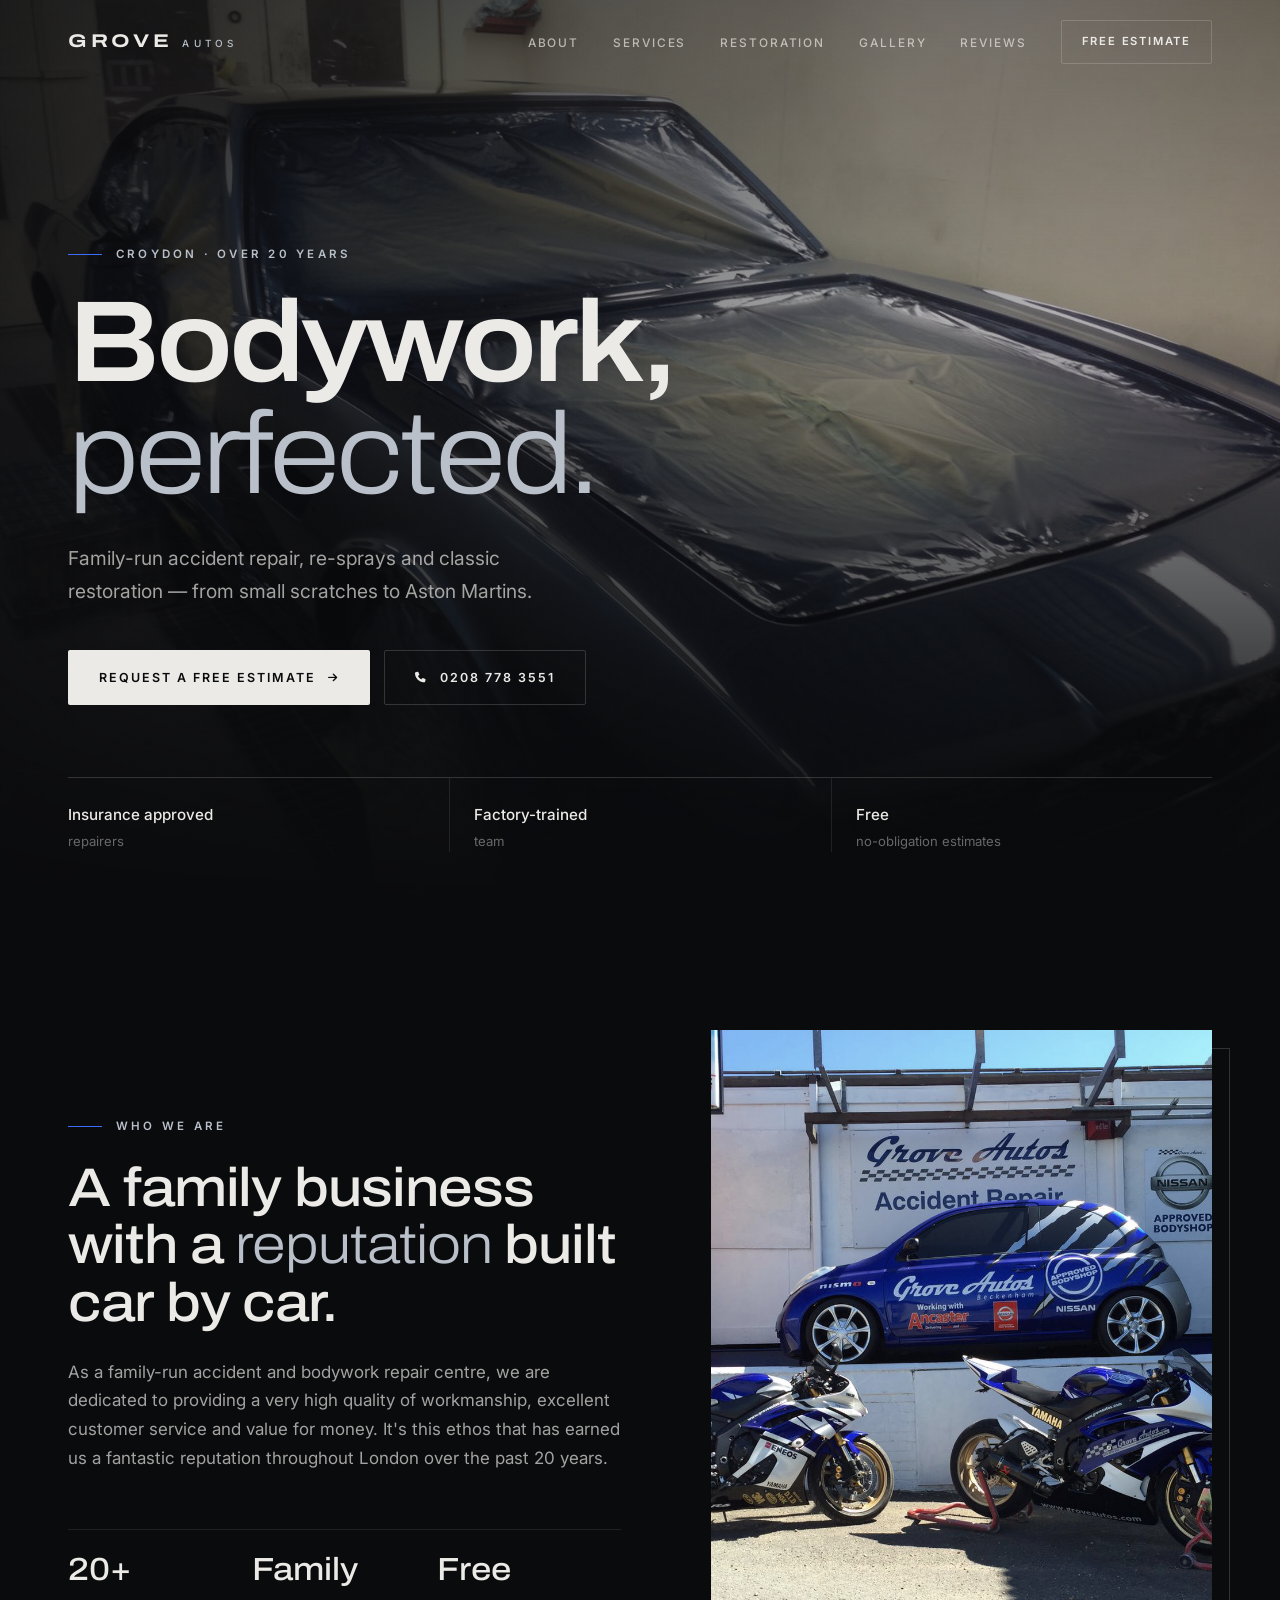
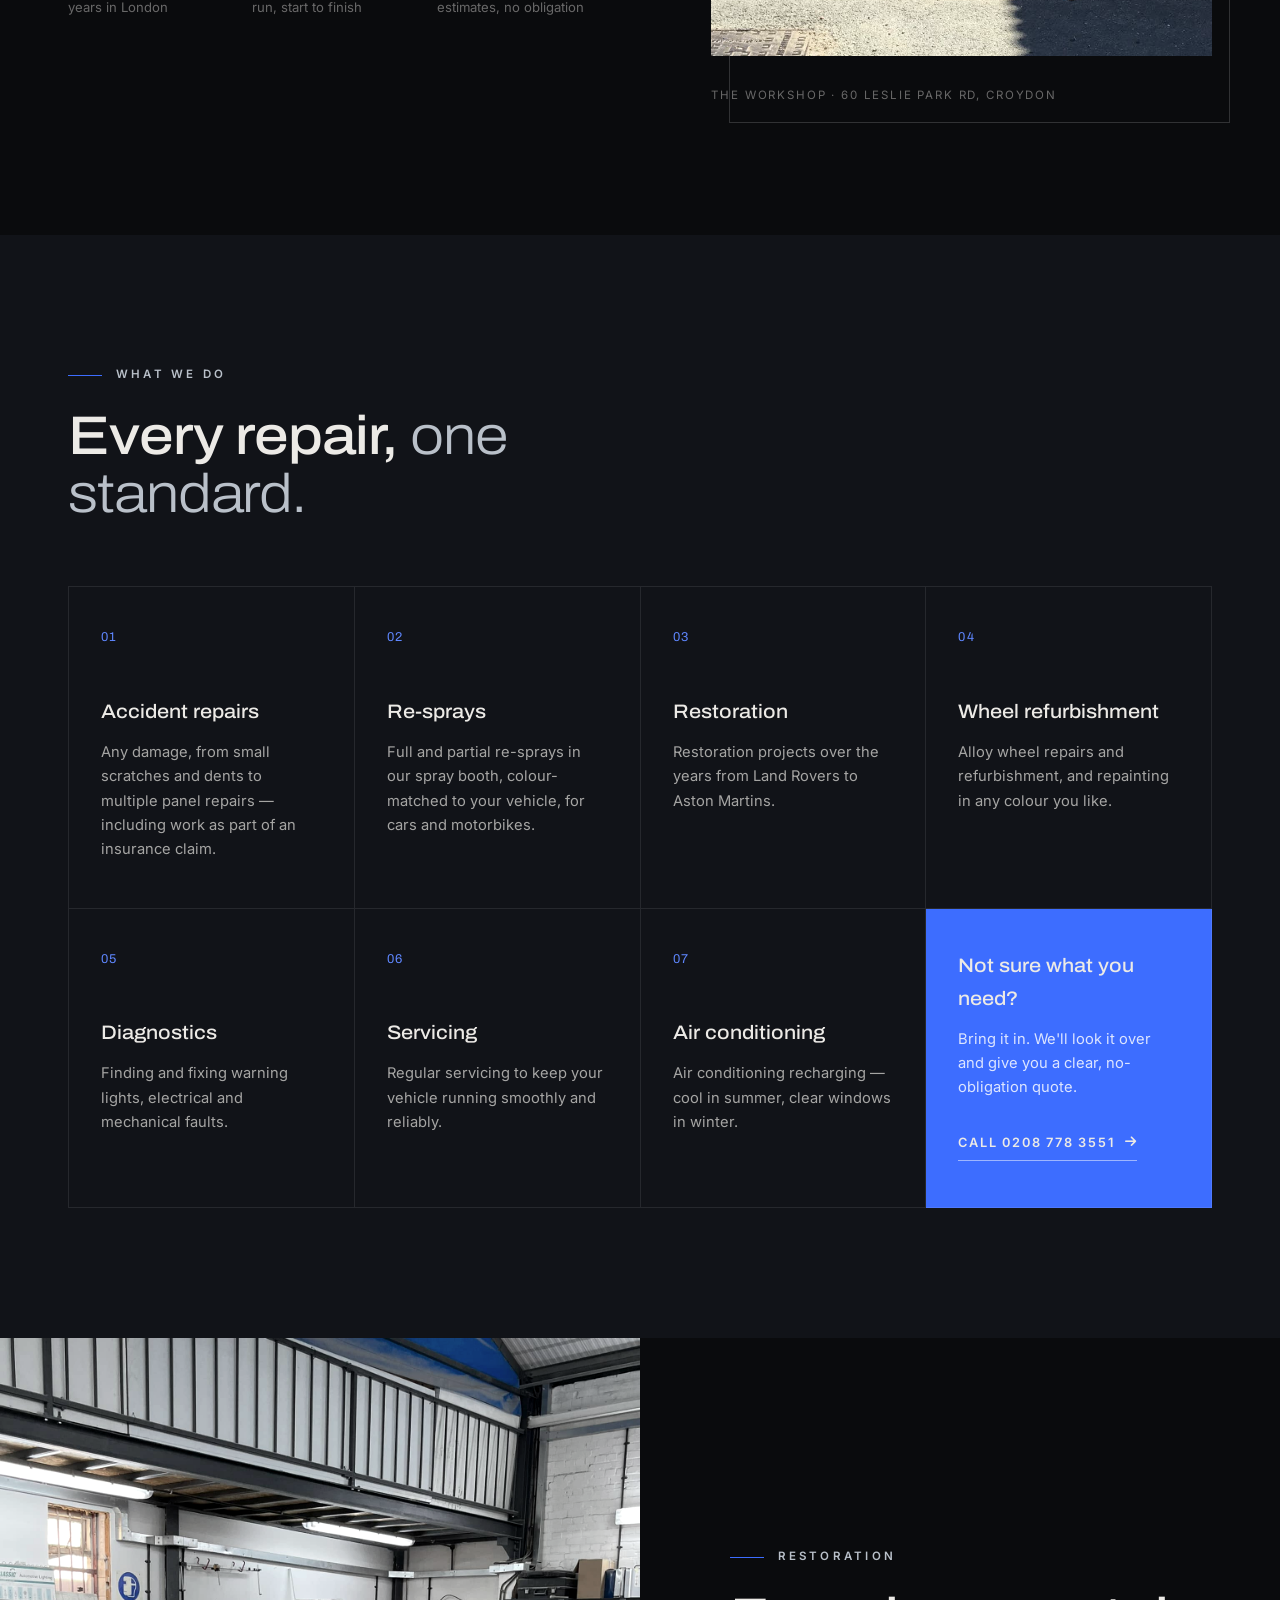
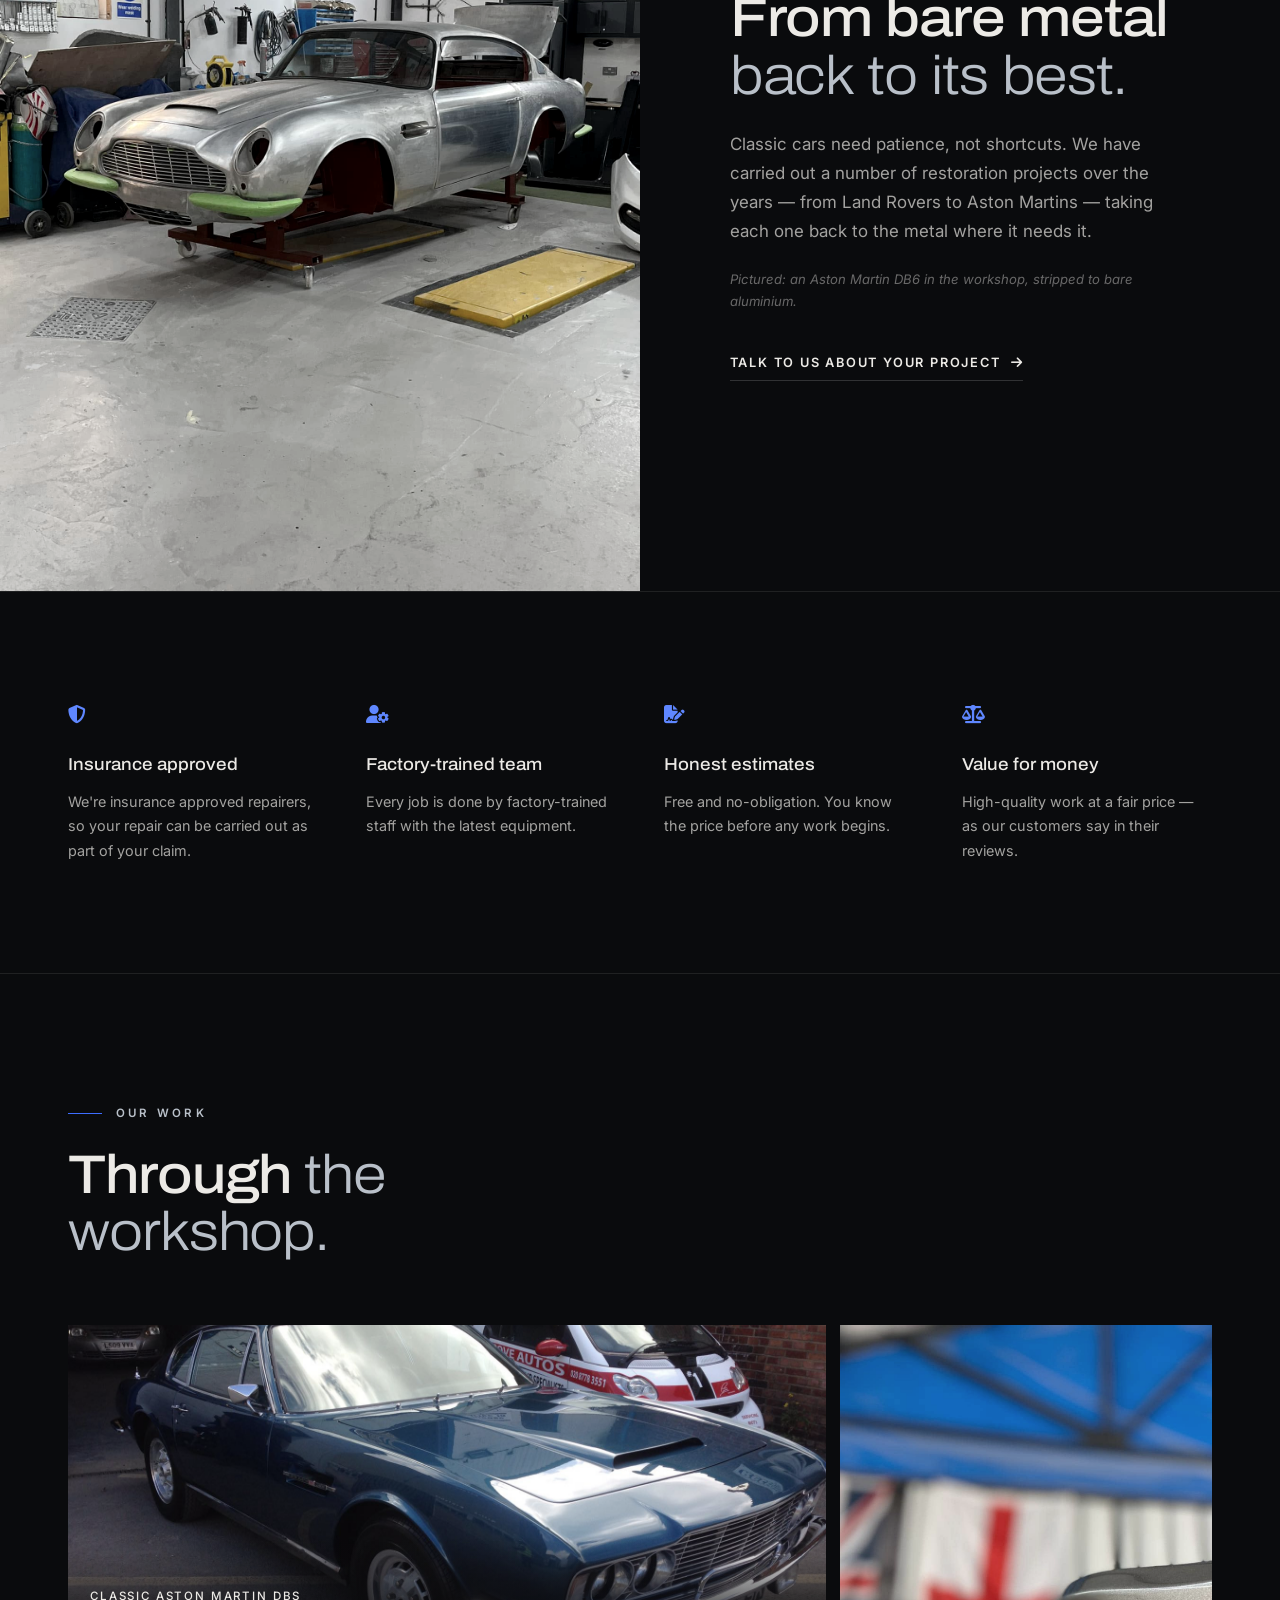
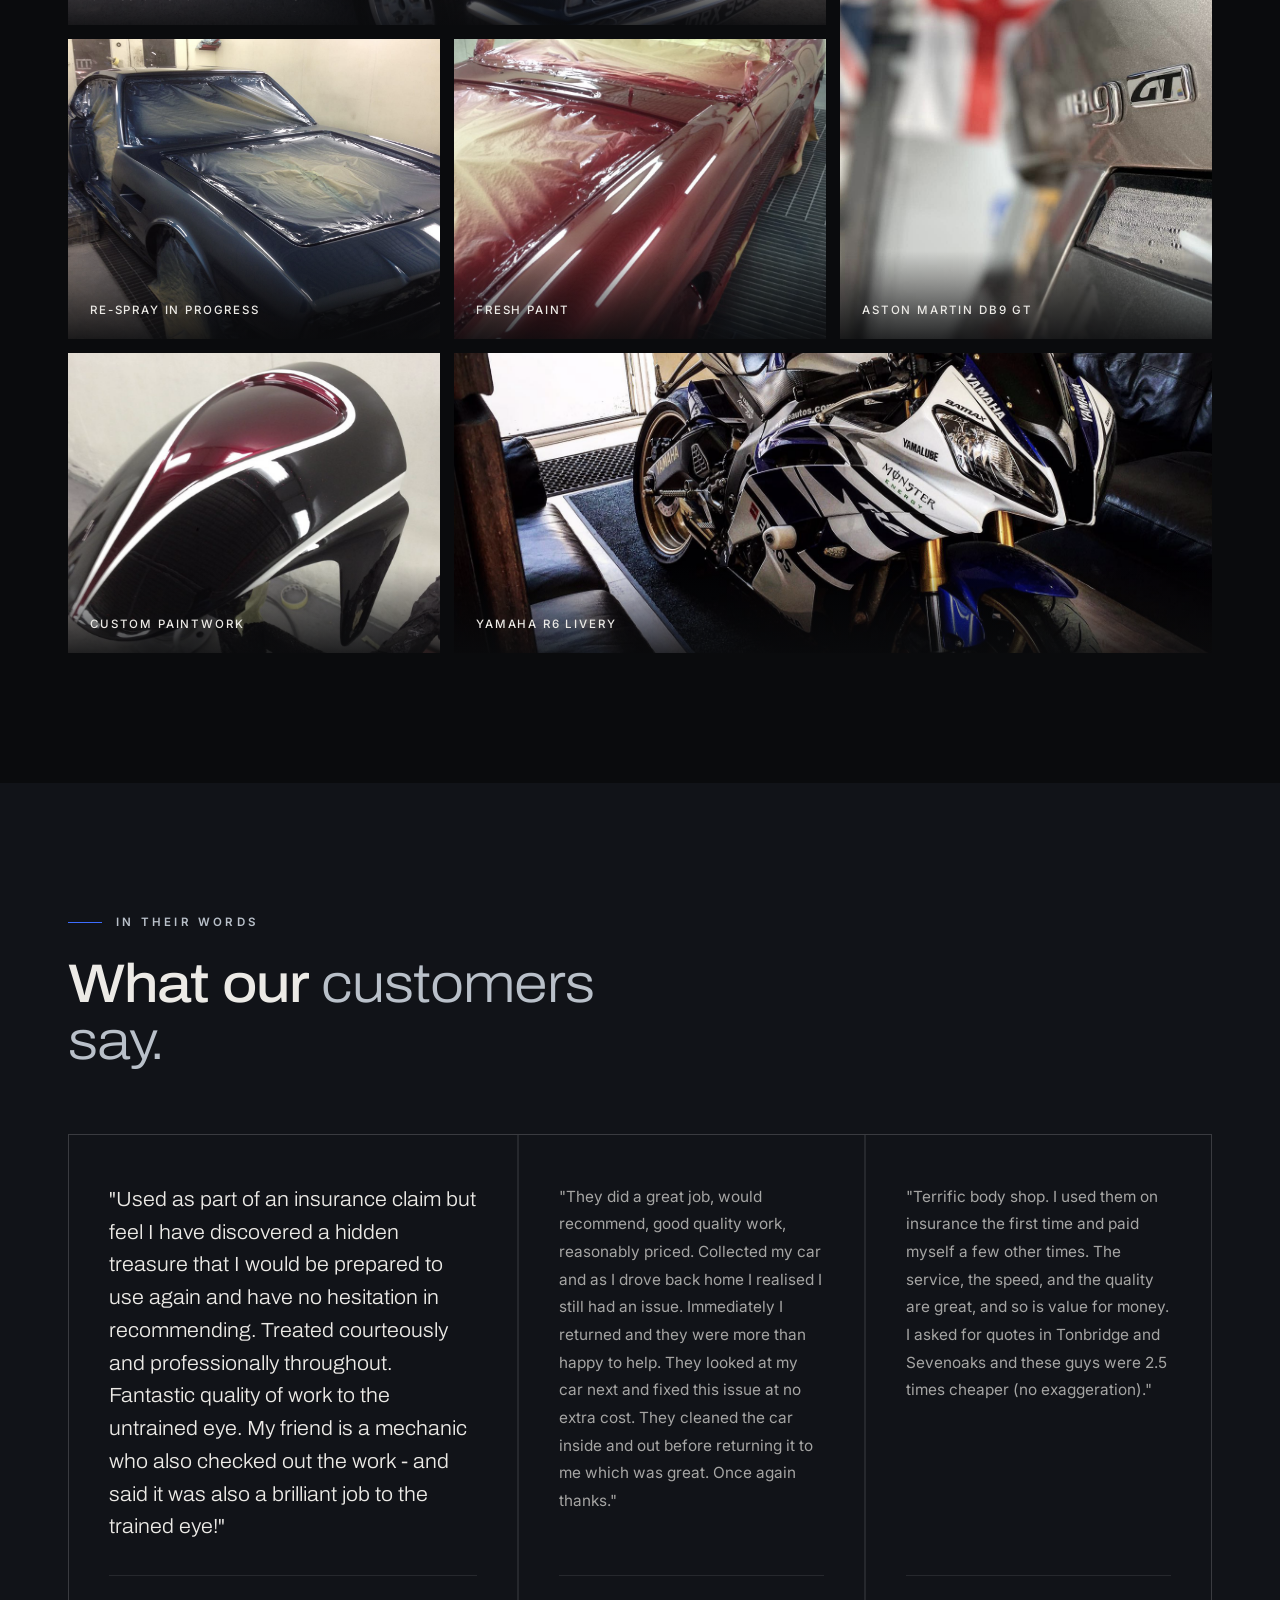
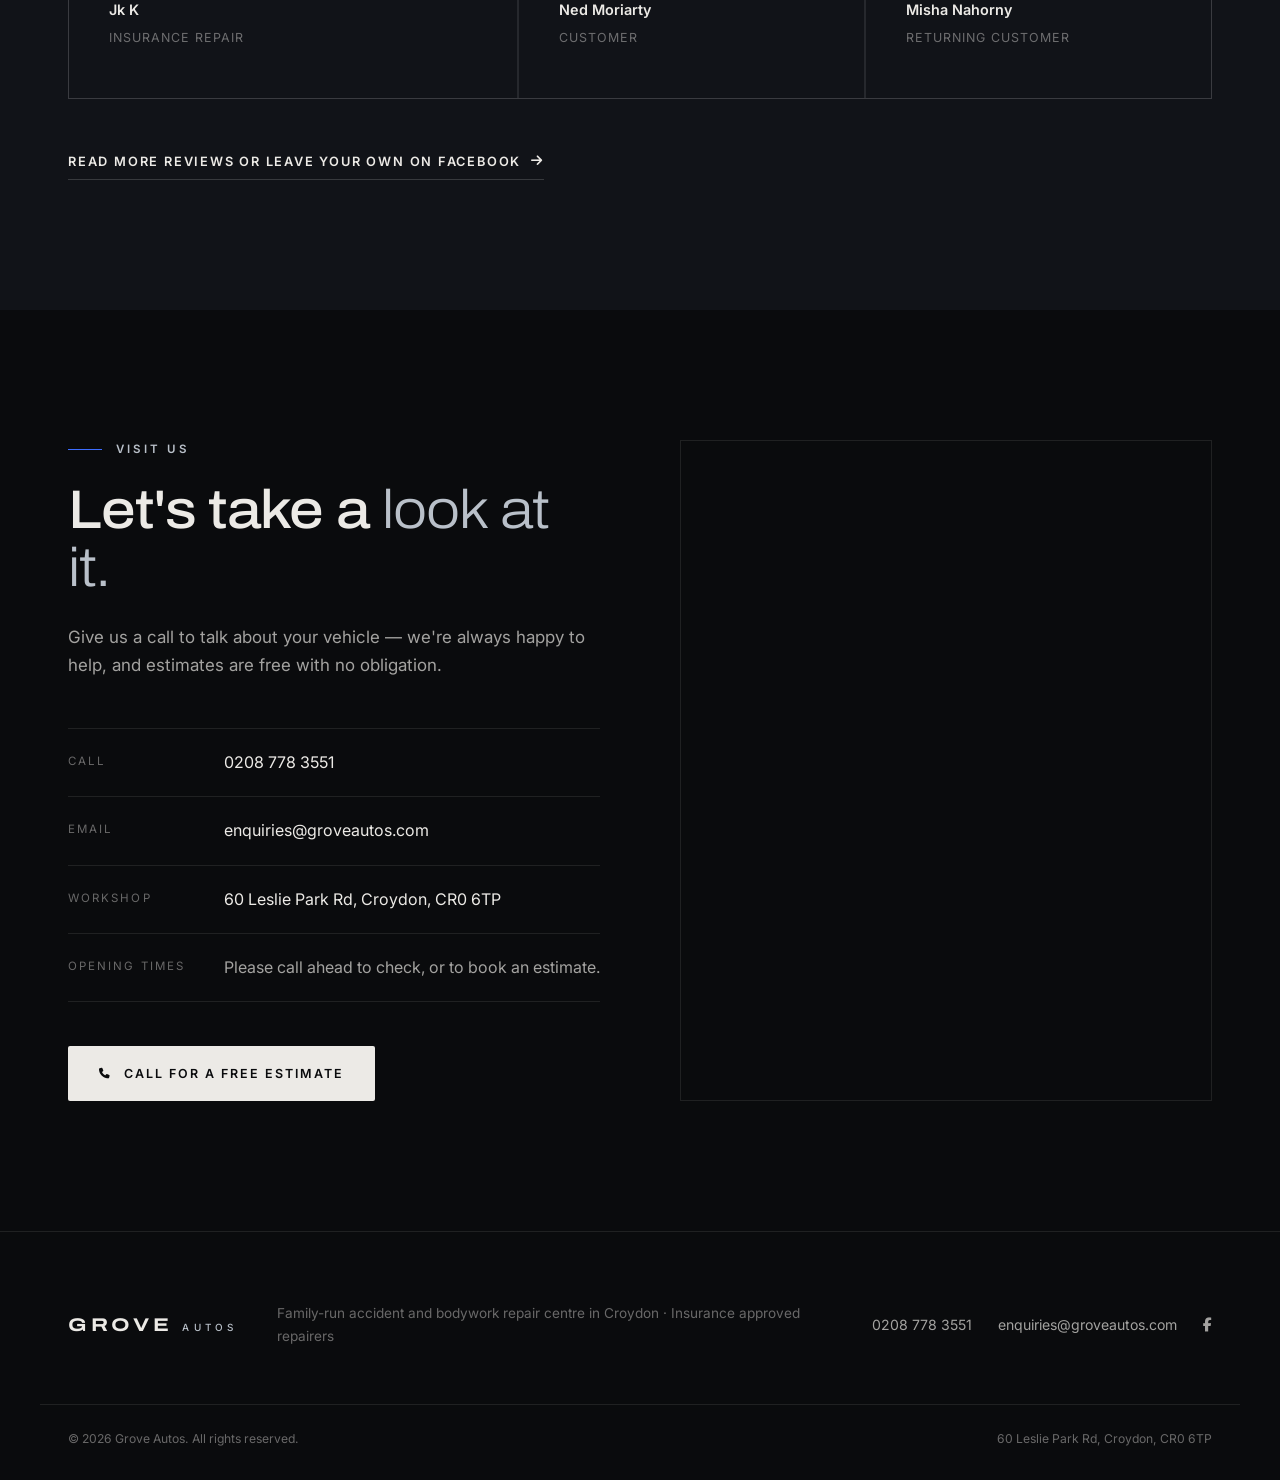
==== commit 84229d6f: "Redesign: dark, refined prestige-workshop look Same real content, new presentation: full-screen hero" ====
--- a/index.html
+++ b/index.html
@@ -3,487 +3,302 @@
 <head>
   <meta charset="UTF-8">
   <meta name="viewport" content="width=device-width, initial-scale=1.0">
-  <meta name="description" content="Grove Autos — Croydon's trusted family-run accident and bodywork repair centre with 20+ years of experience. Insurance approved repairers.">
-  <title>Grove Autos | Expert Auto Body Repairs in Croydon</title>
+  <meta name="description" content="Grove Autos — family-run accident repair, re-sprays and classic restoration in Croydon, with over 20 years of experience. Insurance approved repairers.">
+  <meta name="theme-color" content="#0a0b0d">
+  <title>Grove Autos | Accident Repair, Re-Sprays &amp; Restoration in Croydon</title>
 
   <link rel="preconnect" href="https://fonts.googleapis.com">
   <link rel="preconnect" href="https://fonts.gstatic.com" crossorigin>
-  <link href="https://fonts.googleapis.com/css2?family=Inter:wght@300;400;500;600;700;800;900&family=Barlow+Condensed:wght@600;700;800&display=swap" rel="stylesheet">
+  <link href="https://fonts.googleapis.com/css2?family=Archivo:wdth,wght@100..125,300..800&family=Inter:wght@300;400;500;600&display=swap" rel="stylesheet">
   <link rel="stylesheet" href="https://cdnjs.cloudflare.com/ajax/libs/font-awesome/6.5.0/css/all.min.css">
   <link rel="stylesheet" href="css/style.css">
 </head>
 <body>
 
   <!-- ========== NAVBAR ========== -->
-  <nav class="navbar" id="navbar">
-    <div class="nav-container">
-      <a href="#" class="nav-logo">
-        <span class="logo-grove">GROVE</span>
-        <span class="logo-autos">AUTOS</span>
+  <header class="nav" id="navbar">
+    <div class="wrap nav-inner">
+      <a href="#top" class="brand" aria-label="Grove Autos — home">
+        <span class="brand-name">Grove</span><span class="brand-sub">Autos</span>
       </a>
-      <ul class="nav-links" id="navLinks">
-        <li><a href="#about">About</a></li>
-        <li><a href="#services">Services</a></li>
-        <li><a href="#gallery">Gallery</a></li>
-        <li><a href="#testimonials">Reviews</a></li>
-        <li><a href="#contact" class="nav-cta">Free Quote</a></li>
-      </ul>
-      <button class="nav-toggle" id="navToggle" aria-label="Toggle menu">
-        <span></span><span></span><span></span>
+      <nav aria-label="Main">
+        <ul class="nav-links" id="navLinks">
+          <li><a href="#about">About</a></li>
+          <li><a href="#services">Services</a></li>
+          <li><a href="#restoration">Restoration</a></li>
+          <li><a href="#gallery">Gallery</a></li>
+          <li><a href="#reviews">Reviews</a></li>
+          <li class="nav-cta-item"><a href="#contact" class="btn btn-ghost btn-sm">Free estimate</a></li>
+        </ul>
+      </nav>
+      <button class="nav-toggle" id="navToggle" aria-label="Open menu" aria-expanded="false" aria-controls="navLinks">
+        <span></span><span></span>
       </button>
     </div>
-  </nav>
-
-  <!-- ========== HERO ========== -->
-  <section class="hero" id="hero">
-    <div class="container">
-      <div class="hero-inner">
-
-        <div class="hero-content">
-          <div class="hero-badge">
-            <i class="fas fa-shield-halved"></i>
-            Insurance Approved Repairers
+  </header>
+
+  <main id="top">
+
+    <!-- ========== HERO ========== -->
+    <section class="hero">
+      <div class="hero-media" aria-hidden="true">
+        <img src="images/gallery/gallery2.jpg" alt="">
+      </div>
+      <div class="wrap hero-content">
+        <p class="eyebrow reveal">Croydon · Over 20 years</p>
+        <h1 class="hero-title reveal">Bodywork,<br><em>perfected.</em></h1>
+        <p class="hero-lead reveal">Family-run accident repair, re-sprays and classic restoration — from small scratches to Aston Martins.</p>
+        <div class="hero-actions reveal">
+          <a href="#contact" class="btn btn-primary">Request a free estimate <i class="fas fa-arrow-right"></i></a>
+          <a href="tel:02087783551" class="btn btn-ghost"><i class="fas fa-phone"></i> 0208 778 3551</a>
+        </div>
+      </div>
+      <div class="wrap">
+        <ul class="hero-facts reveal">
+          <li><span>Insurance approved</span>repairers</li>
+          <li><span>Factory-trained</span>team</li>
+          <li><span>Free</span>no-obligation estimates</li>
+        </ul>
+      </div>
+    </section>
+
+    <!-- ========== ABOUT ========== -->
+    <section class="section about" id="about">
+      <div class="wrap about-grid">
+        <div class="about-text">
+          <p class="eyebrow reveal">Who we are</p>
+          <h2 class="title reveal">A family business with a <em>reputation</em> built car by car.</h2>
+          <p class="lead reveal">As a family-run accident and bodywork repair centre, we are dedicated to providing a very high quality of workmanship, excellent customer service and value for money. It's this ethos that has earned us a fantastic reputation throughout London over the past 20 years.</p>
+          <dl class="figures reveal">
+            <div><dt>20+</dt><dd>years in London</dd></div>
+            <div><dt>Family</dt><dd>run, start to finish</dd></div>
+            <div><dt>Free</dt><dd>estimates, no obligation</dd></div>
+          </dl>
+        </div>
+        <figure class="about-photo reveal">
+          <img src="images/gallery/gallery11.jpg" alt="The Grove Autos accident repair workshop with a branded Nissan Micra and two Yamaha R6 motorbikes" loading="lazy">
+          <figcaption>The workshop · 60 Leslie Park Rd, Croydon</figcaption>
+        </figure>
+      </div>
+    </section>
+
+    <!-- ========== SERVICES ========== -->
+    <section class="section services" id="services">
+      <div class="wrap">
+        <div class="section-head">
+          <p class="eyebrow reveal">What we do</p>
+          <h2 class="title reveal">Every repair, <em>one standard.</em></h2>
+        </div>
+        <ol class="service-list">
+          <li class="reveal">
+            <span class="num">01</span>
+            <h3>Accident repairs</h3>
+            <p>Any damage, from small scratches and dents to multiple panel repairs — including work as part of an insurance claim.</p>
+          </li>
+          <li class="reveal">
+            <span class="num">02</span>
+            <h3>Re-sprays</h3>
+            <p>Full and partial re-sprays in our spray booth, colour-matched to your vehicle, for cars and motorbikes.</p>
+          </li>
+          <li class="reveal">
+            <span class="num">03</span>
+            <h3>Restoration</h3>
+            <p>Restoration projects over the years from Land Rovers to Aston Martins.</p>
+          </li>
+          <li class="reveal">
+            <span class="num">04</span>
+            <h3>Wheel refurbishment</h3>
+            <p>Alloy wheel repairs and refurbishment, and repainting in any colour you like.</p>
+          </li>
+          <li class="reveal">
+            <span class="num">05</span>
+            <h3>Diagnostics</h3>
+            <p>Finding and fixing warning lights, electrical and mechanical faults.</p>
+          </li>
+          <li class="reveal">
+            <span class="num">06</span>
+            <h3>Servicing</h3>
+            <p>Regular servicing to keep your vehicle running smoothly and reliably.</p>
+          </li>
+          <li class="reveal">
+            <span class="num">07</span>
+            <h3>Air conditioning</h3>
+            <p>Air conditioning recharging — cool in summer, clear windows in winter.</p>
+          </li>
+          <li class="service-cta reveal">
+            <h3>Not sure what you need?</h3>
+            <p>Bring it in. We'll look it over and give you a clear, no-obligation quote.</p>
+            <a href="tel:02087783551" class="link-arrow">Call 0208 778 3551 <i class="fas fa-arrow-right"></i></a>
+          </li>
+        </ol>
+      </div>
+    </section>
+
+    <!-- ========== RESTORATION FEATURE ========== -->
+    <section class="feature" id="restoration">
+      <div class="feature-photo reveal">
+        <img src="images/gallery/db6.jpg" alt="An Aston Martin DB6 stripped to bare aluminium on a restoration jig" loading="lazy">
+      </div>
+      <div class="feature-text">
+        <p class="eyebrow reveal">Restoration</p>
+        <h2 class="title reveal">From bare metal <em>back to its best.</em></h2>
+        <p class="lead reveal">Classic cars need patience, not shortcuts. We have carried out a number of restoration projects over the years — from Land Rovers to Aston Martins — taking each one back to the metal where it needs it.</p>
+        <p class="feature-note reveal">Pictured: an Aston Martin DB6 in the workshop, stripped to bare aluminium.</p>
+        <a href="#contact" class="link-arrow reveal">Talk to us about your project <i class="fas fa-arrow-right"></i></a>
+      </div>
+    </section>
+
+    <!-- ========== WHY US ========== -->
+    <section class="section why">
+      <div class="wrap why-grid">
+        <div class="why-item reveal">
+          <i class="fas fa-shield-halved"></i>
+          <h3>Insurance approved</h3>
+          <p>We're insurance approved repairers, so your repair can be carried out as part of your claim.</p>
+        </div>
+        <div class="why-item reveal">
+          <i class="fas fa-user-gear"></i>
+          <h3>Factory-trained team</h3>
+          <p>Every job is done by factory-trained staff with the latest equipment.</p>
+        </div>
+        <div class="why-item reveal">
+          <i class="fas fa-file-signature"></i>
+          <h3>Honest estimates</h3>
+          <p>Free and no-obligation. You know the price before any work begins.</p>
+        </div>
+        <div class="why-item reveal">
+          <i class="fas fa-scale-balanced"></i>
+          <h3>Value for money</h3>
+          <p>High-quality work at a fair price — as our customers say in their reviews.</p>
+        </div>
+      </div>
+    </section>
+
+    <!-- ========== GALLERY ========== -->
+    <section class="section gallery" id="gallery">
+      <div class="wrap">
+        <div class="section-head split">
+          <div>
+            <p class="eyebrow reveal">Our work</p>
+            <h2 class="title reveal">Through <em>the workshop.</em></h2>
           </div>
-          <h1 class="hero-title">
-            Expert Bodywork.<br>
-            <span class="accent-text">Flawless Results.</span>
-          </h1>
-          <p class="hero-subtitle">
-            Croydon's trusted family-run repair centre with over 20 years of experience — from minor scratches to full restorations.
-          </p>
-          <div class="hero-actions">
-            <a href="#contact" class="btn btn-primary">
-              <span>Get Free Estimate</span>
-              <i class="fas fa-arrow-right"></i>
-            </a>
-            <a href="#services" class="btn btn-outline">
-              <span>Our Services</span>
-            </a>
-          </div>
-          <div class="hero-stats">
-            <div class="stat-item">
-              <span class="stat-number">20+</span>
-              <span class="stat-label">Years Experience</span>
-            </div>
-            <div class="stat-divider"></div>
-            <div class="stat-item">
-              <span class="stat-number">Free</span>
-              <span class="stat-label">No-Obligation Estimates</span>
-            </div>
-            <div class="stat-divider"></div>
-            <div class="stat-item">
-              <span class="stat-number">Family</span>
-              <span class="stat-label">Run Business</span>
-            </div>
-          </div>
-        </div>
-
-        <div class="hero-visual">
-          <div class="hero-img-main">
-            <img src="images/gallery/gallery11.jpg" alt="The Grove Autos accident repair workshop">
-          </div>
-          <div class="hero-img-secondary">
-            <img src="images/gallery/gallery7.jpg" alt="A Yamaha R6 painted in Grove Autos colours">
-          </div>
-        </div>
-
-      </div>
-    </div>
-  </section>
-
-  <!-- ========== ABOUT ========== -->
-  <section class="about" id="about">
-    <div class="container">
-      <div class="about-grid">
-        <div class="about-visual">
-          <div class="about-card-main">
-            <div class="car-icon-bg">
-              <i class="fas fa-car-side"></i>
-            </div>
-            <div class="established">
-              <span class="est-label">Over</span>
-              <span class="est-year">20 Years</span>
-            </div>
-          </div>
-          <div class="about-card-accent">
-            <i class="fas fa-medal"></i>
-            <span>Family Run<br>Business</span>
-          </div>
-          <div class="about-badge">
-            <i class="fas fa-circle-check"></i>
-            <span>Insurance Approved</span>
-          </div>
-        </div>
-        <div class="about-text">
-          <div class="section-label">About Grove Autos</div>
-          <h2 class="section-title">A Family Tradition<br>of <span class="accent-text">Excellence</span></h2>
-          <p class="body-text">As a family-run accident and bodywork repair centre, we are dedicated to providing a very high quality of workmanship, excellent customer service and value for money. It's this ethos that has earned us a fantastic reputation throughout London over the past 20 years.</p>
-          <p class="body-text">From small scratches to multiple panel repairs, and restoration projects from Land Rovers to Aston Martins — if you have any questions or enquiries, please don't hesitate to get in touch.</p>
-          <div class="features-grid">
-            <div class="feature">
-              <i class="fas fa-screwdriver-wrench"></i>
-              <span>Latest industry equipment</span>
-            </div>
-            <div class="feature">
-              <i class="fas fa-user-graduate"></i>
-              <span>Factory trained technicians</span>
-            </div>
-            <div class="feature">
-              <i class="fas fa-handshake"></i>
-              <span>Excellent customer service</span>
-            </div>
-            <div class="feature">
-              <i class="fas fa-file-lines"></i>
-              <span>Free no-obligation estimates</span>
-            </div>
-          </div>
-          <a href="tel:02087783551" class="btn btn-primary">
-            <i class="fas fa-phone"></i>
-            <span>Call: 0208 778 3551</span>
-          </a>
-        </div>
-      </div>
-    </div>
-  </section>
-
-  <!-- ========== SERVICES ========== -->
-  <section class="services" id="services">
-    <div class="container">
-      <div class="section-header">
-        <div class="section-label center">What We Do</div>
-        <h2 class="section-title center">Our <span class="accent-text">Services</span></h2>
-        <p class="section-sub center">From minor scratches to full restorations — we handle it all with the same level of care and precision.</p>
-      </div>
-      <div class="services-grid">
-        <div class="service-card">
-          <div class="service-icon"><i class="fas fa-car-burst"></i></div>
-          <h3>Accident Repairs</h3>
-          <p>We repair any damage, from small scratches and dents to multiple panel repairs, including work carried out as part of an insurance claim.</p>
-          <div class="service-arrow"><i class="fas fa-arrow-right"></i></div>
-        </div>
-        <div class="service-card">
-          <div class="service-icon"><i class="fas fa-spray-can"></i></div>
-          <h3>Re-Sprays</h3>
-          <p>Full and partial re-sprays in our spray booth, colour-matched to your vehicle — for cars and motorbikes.</p>
-          <div class="service-arrow"><i class="fas fa-arrow-right"></i></div>
-        </div>
-        <div class="service-card">
-          <div class="service-icon"><i class="fas fa-circle-dot"></i></div>
-          <h3>Wheel Refurbishment</h3>
-          <p>Alloy wheel repairs and refurbishment, and repainting in any colour you like.</p>
-          <div class="service-arrow"><i class="fas fa-arrow-right"></i></div>
-        </div>
-        <div class="service-card">
-          <div class="service-icon"><i class="fas fa-wrench"></i></div>
-          <h3>Restoration</h3>
-          <p>We have carried out a number of restoration projects over the years, from Land Rovers to Aston Martins.</p>
-          <div class="service-arrow"><i class="fas fa-arrow-right"></i></div>
-        </div>
-        <div class="service-card">
-          <div class="service-icon"><i class="fas fa-laptop-code"></i></div>
-          <h3>Diagnostics</h3>
-          <p>Vehicle diagnostics to find and fix warning lights, electrical and mechanical faults.</p>
-          <div class="service-arrow"><i class="fas fa-arrow-right"></i></div>
-        </div>
-        <div class="service-card">
-          <div class="service-icon"><i class="fas fa-wind"></i></div>
-          <h3>Air Conditioning</h3>
-          <p>Air conditioning recharging to keep your car cool in summer and your windows clear in winter.</p>
-          <div class="service-arrow"><i class="fas fa-arrow-right"></i></div>
-        </div>
-        <div class="service-card">
-          <div class="service-icon"><i class="fas fa-gear"></i></div>
-          <h3>Servicing</h3>
-          <p>Regular servicing to keep your vehicle running smoothly and reliably.</p>
-          <div class="service-arrow"><i class="fas fa-arrow-right"></i></div>
-        </div>
-        <div class="service-card service-cta">
-          <i class="fas fa-file-invoice-dollar"></i>
-          <h3>Free Estimate</h3>
-          <p>Not sure what you need? Our experts will assess and provide a transparent, no-obligation quote.</p>
-          <a href="tel:02087783551" class="btn btn-white-sm"><i class="fas fa-phone"></i> Call Us</a>
-        </div>
-      </div>
-    </div>
-  </section>
-
-  <!-- ========== WHY US ========== -->
-  <section class="why-us">
-    <div class="container">
-      <div class="why-grid">
-        <div class="why-text">
-          <div class="section-label">Why Choose Us</div>
-          <h2 class="section-title">Quality You Can<br><span class="accent-text">Count On</span></h2>
-          <p class="body-text">We've built our reputation on doing things right — no shortcuts, no compromises. Every vehicle is treated as if it were our own.</p>
-          <div class="why-list">
-            <div class="why-item">
-              <div class="why-num">01</div>
-              <div>
-                <strong>Free, Honest Estimates</strong>
-                <p>No hidden costs. We assess your vehicle and give you a clear, fair price before any work begins.</p>
-              </div>
-            </div>
-            <div class="why-item">
-              <div class="why-num">02</div>
-              <div>
-                <strong>Insurance Approved</strong>
-                <p>We're insurance approved repairers, so we can carry out your repair as part of an insurance claim.</p>
-              </div>
-            </div>
-            <div class="why-item">
-              <div class="why-num">03</div>
-              <div>
-                <strong>Factory Trained Staff</strong>
-                <p>Our factory-trained team works with the latest equipment on every job.</p>
-              </div>
-            </div>
-            <div class="why-item">
-              <div class="why-num">04</div>
-              <div>
-                <strong>Value for Money</strong>
-                <p>High-quality work at a fair price — as our customers say in their reviews.</p>
-              </div>
-            </div>
-          </div>
-        </div>
-        <div class="why-visual">
-          <div class="why-card top-card">
-            <div class="why-card-icon"><i class="fas fa-star"></i></div>
-            <div class="why-card-content">
-              <strong>Free Estimates</strong>
-              <span>No obligation — just bring your car in or give us a call</span>
-            </div>
-          </div>
-          <div class="why-big-card">
-            <i class="fas fa-car-side"></i>
-            <div class="why-big-stat">
-              <span class="big-num">20+</span>
-              <span class="big-sub">Years of trusted service<br>in South London</span>
-            </div>
-          </div>
-          <div class="why-card bottom-card">
-            <div class="why-card-icon ins"><i class="fas fa-shield-halved"></i></div>
-            <div class="why-card-content">
-              <strong>Insurance Approved</strong>
-              <span>Repairs carried out as part of your claim</span>
-            </div>
-          </div>
-        </div>
-      </div>
-    </div>
-  </section>
-
-  <!-- ========== GALLERY ========== -->
-  <section class="gallery" id="gallery">
-    <div class="container">
-      <div class="section-header">
-        <div class="section-label center">Our Work</div>
-        <h2 class="section-title center">Recent <span class="accent-text">Projects</span></h2>
-        <p class="section-sub center">A few of the cars and bikes that have been through our workshop.</p>
-      </div>
-      <div class="gallery-grid">
-        <div class="gallery-item g-large">
-          <img src="images/gallery/gallery11.jpg" alt="The Grove Autos workshop front with a branded Nissan Micra and two Yamaha R6 motorbikes" loading="lazy">
-          <div class="g-overlay"><span class="g-tag">Our Workshop</span></div>
-        </div>
-        <div class="gallery-item">
-          <img src="images/gallery/gallery2.jpg" alt="A classic Aston Martin masked up in the spray booth" loading="lazy">
-          <div class="g-overlay"><span class="g-tag">Re-Spray in Progress</span></div>
-        </div>
-        <div class="gallery-item">
-          <img src="images/gallery/gallery7.jpg" alt="A Yamaha R6 in a custom blue and white livery" loading="lazy">
-          <div class="g-overlay"><span class="g-tag">Bike Livery</span></div>
-        </div>
-        <div class="gallery-item">
-          <img src="images/gallery/gallery3.jpg" alt="A motorbike mudguard with custom candy red and black paintwork" loading="lazy">
-          <div class="g-overlay"><span class="g-tag">Custom Paintwork</span></div>
-        </div>
-        <div class="gallery-item">
-          <img src="images/gallery/gallery1.jpg" alt="A classic blue Aston Martin DBS outside the workshop" loading="lazy">
-          <div class="g-overlay"><span class="g-tag">Classic Aston Martin</span></div>
-        </div>
-        <div class="gallery-item">
-          <img src="images/gallery/gallery9.jpg" alt="A freshly painted red car in the spray booth" loading="lazy">
-          <div class="g-overlay"><span class="g-tag">Fresh Paint</span></div>
-        </div>
-        <div class="gallery-item">
-          <img src="images/gallery/db6.jpg" alt="An Aston Martin DB6 stripped to bare aluminium on a restoration jig" loading="lazy">
-          <div class="g-overlay"><span class="g-tag">DB6 Restoration</span></div>
-        </div>
-        <div class="gallery-item">
-          <img src="images/gallery/db9.jpg" alt="The badge of an Aston Martin DB9 GT in the workshop" loading="lazy">
-          <div class="g-overlay"><span class="g-tag">Aston Martin DB9 GT</span></div>
-        </div>
-      </div>
-      <div class="gallery-note">
-        <i class="fas fa-images"></i>
-        <span>See more of our latest work <a href="https://www.facebook.com/profile.php?id=100057315015959" target="_blank" rel="noopener">on Facebook</a></span>
-      </div>
-    </div>
-  </section>
-
-  <!-- ========== TESTIMONIALS ========== -->
-  <section class="testimonials" id="testimonials">
-    <div class="container">
-      <div class="section-header">
-        <div class="section-label center">What Clients Say</div>
-        <h2 class="section-title center">What Our <span class="accent-text">Customers Say</span></h2>
-      </div>
-      <div class="testimonials-grid">
-        <div class="t-card t-featured">
-          <div class="t-quote"><i class="fas fa-quote-left"></i></div>
-          <p>"Used as part of an insurance claim but feel I have discovered a hidden treasure that I would be prepared to use again and have no hesitation in recommending. Treated courteously and professionally throughout. Fantastic quality of work to the untrained eye. My friend is a mechanic who also checked out the work - and said it was also a brilliant job to the trained eye!"</p>
-          <div class="t-author">
-            <div class="t-avatar">J</div>
-            <div>
-              <strong>Jk K</strong>
-              <span>Insurance repair</span>
-            </div>
-          </div>
-        </div>
-        <div class="t-card">
-          <div class="t-quote"><i class="fas fa-quote-left"></i></div>
-          <p>"They did a great job, would recommend, good quality work, reasonably priced. Collected my car and as I drove back home I realised I still had an issue. Immediately I returned and they were more than happy to help. They looked at my car next and fixed this issue at no extra cost. They cleaned the car inside and out before returning it to me which was great. Once again thanks."</p>
-          <div class="t-author">
-            <div class="t-avatar">N</div>
-            <div>
-              <strong>Ned Moriarty</strong>
-              <span>Customer</span>
-            </div>
-          </div>
-        </div>
-        <div class="t-card">
-          <div class="t-quote"><i class="fas fa-quote-left"></i></div>
-          <p>"Terrific body shop. I used them on insurance the first time and paid myself a few other times. The service, the speed, and the quality are great, and so is value for money. I asked for quotes in Tonbridge and Sevenoaks and these guys were 2.5 times cheaper (no exaggeration)."</p>
-          <div class="t-author">
-            <div class="t-avatar">M</div>
-            <div>
-              <strong>Misha Nahorny</strong>
-              <span>Returning customer</span>
-            </div>
-          </div>
-        </div>
-      </div>
-      <p class="t-more"><a href="https://www.facebook.com/profile.php?id=100057315015959" target="_blank" rel="noopener"><i class="fab fa-facebook-f"></i> Read more reviews or leave your own on Facebook</a></p>
-    </div>
-  </section>
-
-  <!-- ========== CONTACT ========== -->
-  <section class="contact" id="contact">
-    <div class="container">
-      <div class="section-header">
-        <div class="section-label center">Find Us</div>
-        <h2 class="section-title center">Come and <span class="accent-text">Visit Us</span></h2>
-        <p class="section-sub center">Give us a call to discuss your vehicle — we're always happy to help and offer free, no-obligation estimates.</p>
-      </div>
-      <div class="contact-cards">
-        <div class="info-item">
-          <i class="fas fa-phone"></i>
-          <div>
-            <strong>Call Us</strong>
-            <a href="tel:02087783551">0208 778 3551</a>
-          </div>
-        </div>
-        <div class="info-item">
-          <i class="fas fa-location-dot"></i>
-          <div>
-            <strong>Address</strong>
-            <span>60 Leslie Park Rd, Croydon, CR0 6TP</span>
-          </div>
-        </div>
-        <div class="info-item">
-          <i class="fas fa-clock"></i>
-          <div>
-            <strong>Visiting</strong>
-            <span>Please call ahead to check opening times or book an estimate</span>
-          </div>
-        </div>
-      </div>
-      <div class="map-wrap">
-        <iframe
-          src="https://maps.google.com/maps?q=60+Leslie+Park+Road+Croydon+CR0+6TP&output=embed"
-          width="100%"
-          height="380"
-          style="border:0;border-radius:14px;display:block;"
-          allowfullscreen=""
-          loading="lazy"
-          title="Grove Autos location">
-        </iframe>
-      </div>
-    </div>
-  </section>
-
-  <!-- ========== CTA BANNER ========== -->
-  <section class="cta-strip">
-    <div class="container">
-      <div class="cta-inner">
-        <div class="cta-text">
-          <h2>Ready to restore your vehicle?</h2>
-          <p>Call us for a free, no-obligation estimate. We'll assess the damage and give you a transparent quote.</p>
-        </div>
-        <div class="cta-btns">
-          <a href="tel:02087783551" class="btn btn-white">
-            <i class="fas fa-phone"></i>
-            <span>0208 778 3551</span>
-          </a>
-        </div>
-      </div>
-    </div>
-  </section>
+          <a class="link-arrow reveal" href="https://www.facebook.com/profile.php?id=100057315015959" target="_blank" rel="noopener">More on Facebook <i class="fas fa-arrow-right"></i></a>
+        </div>
+        <div class="gallery-grid">
+          <figure class="g g-wide reveal">
+            <img src="images/gallery/gallery1.jpg" alt="A classic blue Aston Martin DBS outside the workshop" loading="lazy">
+            <figcaption>Classic Aston Martin DBS</figcaption>
+          </figure>
+          <figure class="g g-tall reveal">
+            <img src="images/gallery/db9.jpg" alt="The badge of an Aston Martin DB9 GT in the workshop" loading="lazy">
+            <figcaption>Aston Martin DB9 GT</figcaption>
+          </figure>
+          <figure class="g reveal">
+            <img src="images/gallery/gallery2.jpg" alt="A classic Aston Martin masked up in the spray booth" loading="lazy">
+            <figcaption>Re-spray in progress</figcaption>
+          </figure>
+          <figure class="g reveal">
+            <img src="images/gallery/gallery9.jpg" alt="A freshly painted red car in the spray booth" loading="lazy">
+            <figcaption>Fresh paint</figcaption>
+          </figure>
+          <figure class="g reveal">
+            <img src="images/gallery/gallery3.jpg" alt="A motorbike mudguard with custom candy red and black paintwork" loading="lazy">
+            <figcaption>Custom paintwork</figcaption>
+          </figure>
+          <figure class="g g-wide reveal">
+            <img src="images/gallery/gallery7.jpg" alt="A Yamaha R6 in a custom blue and white livery" loading="lazy">
+            <figcaption>Yamaha R6 livery</figcaption>
+          </figure>
+        </div>
+      </div>
+    </section>
+
+    <!-- ========== REVIEWS ========== -->
+    <section class="section reviews" id="reviews">
+      <div class="wrap">
+        <div class="section-head">
+          <p class="eyebrow reveal">In their words</p>
+          <h2 class="title reveal">What our <em>customers say.</em></h2>
+        </div>
+        <div class="review-grid">
+          <blockquote class="review review-lead reveal">
+            <p>"Used as part of an insurance claim but feel I have discovered a hidden treasure that I would be prepared to use again and have no hesitation in recommending. Treated courteously and professionally throughout. Fantastic quality of work to the untrained eye. My friend is a mechanic who also checked out the work - and said it was also a brilliant job to the trained eye!"</p>
+            <footer><strong>Jk K</strong><span>Insurance repair</span></footer>
+          </blockquote>
+          <blockquote class="review reveal">
+            <p>"They did a great job, would recommend, good quality work, reasonably priced. Collected my car and as I drove back home I realised I still had an issue. Immediately I returned and they were more than happy to help. They looked at my car next and fixed this issue at no extra cost. They cleaned the car inside and out before returning it to me which was great. Once again thanks."</p>
+            <footer><strong>Ned Moriarty</strong><span>Customer</span></footer>
+          </blockquote>
+          <blockquote class="review reveal">
+            <p>"Terrific body shop. I used them on insurance the first time and paid myself a few other times. The service, the speed, and the quality are great, and so is value for money. I asked for quotes in Tonbridge and Sevenoaks and these guys were 2.5 times cheaper (no exaggeration)."</p>
+            <footer><strong>Misha Nahorny</strong><span>Returning customer</span></footer>
+          </blockquote>
+        </div>
+        <p class="reviews-more reveal"><a class="link-arrow" href="https://www.facebook.com/profile.php?id=100057315015959" target="_blank" rel="noopener">Read more reviews or leave your own on Facebook <i class="fas fa-arrow-right"></i></a></p>
+      </div>
+    </section>
+
+    <!-- ========== CONTACT ========== -->
+    <section class="section contact" id="contact">
+      <div class="wrap contact-grid">
+        <div class="contact-text">
+          <p class="eyebrow reveal">Visit us</p>
+          <h2 class="title reveal">Let's take a <em>look at it.</em></h2>
+          <p class="lead reveal">Give us a call to talk about your vehicle — we're always happy to help, and estimates are free with no obligation.</p>
+          <ul class="contact-list reveal">
+            <li>
+              <span>Call</span>
+              <a href="tel:02087783551">0208 778 3551</a>
+            </li>
+            <li>
+              <span>Email</span>
+              <a href="mailto:enquiries@groveautos.com">enquiries@groveautos.com</a>
+            </li>
+            <li>
+              <span>Workshop</span>
+              <a href="https://maps.google.com/?q=60+Leslie+Park+Road+Croydon+CR0+6TP" target="_blank" rel="noopener">60 Leslie Park Rd, Croydon, CR0 6TP</a>
+            </li>
+            <li>
+              <span>Opening times</span>
+              <p>Please call ahead to check, or to book an estimate.</p>
+            </li>
+          </ul>
+          <a href="tel:02087783551" class="btn btn-primary reveal"><i class="fas fa-phone"></i> Call for a free estimate</a>
+        </div>
+        <div class="map reveal">
+          <iframe
+            src="https://maps.google.com/maps?q=60+Leslie+Park+Road+Croydon+CR0+6TP&output=embed"
+            loading="lazy"
+            allowfullscreen=""
+            referrerpolicy="no-referrer-when-downgrade"
+            title="Map: Grove Autos, 60 Leslie Park Rd, Croydon"></iframe>
+        </div>
+      </div>
+    </section>
+
+  </main>
 
   <!-- ========== FOOTER ========== -->
   <footer class="footer">
-    <div class="container">
-      <div class="footer-grid">
-        <div class="footer-brand">
-          <div class="footer-logo">
-            <span class="logo-grove">GROVE</span>
-            <span class="logo-autos">AUTOS</span>
-          </div>
-          <p>Family-run accident and bodywork repair centre in Croydon, serving South London for over 20 years.</p>
-          <div class="footer-social">
-            <a href="https://www.facebook.com/profile.php?id=100057315015959" target="_blank" rel="noopener" aria-label="Facebook">
-              <i class="fab fa-facebook-f"></i>
-            </a>
-          </div>
-          <div class="footer-ins-badge">
-            <i class="fas fa-shield-halved"></i>
-            Insurance Approved Repairers
-          </div>
-        </div>
-        <div class="footer-nav">
-          <h4>Services</h4>
-          <ul>
-            <li><a href="#services">Accident Repairs</a></li>
-            <li><a href="#services">Re-Sprays</a></li>
-            <li><a href="#services">Wheel Refurbishment</a></li>
-            <li><a href="#services">Restoration</a></li>
-            <li><a href="#services">Diagnostics</a></li>
-            <li><a href="#services">Servicing</a></li>
-          </ul>
-        </div>
-        <div class="footer-nav">
-          <h4>Company</h4>
-          <ul>
-            <li><a href="#about">About Us</a></li>
-            <li><a href="#gallery">Gallery</a></li>
-            <li><a href="#testimonials">Reviews</a></li>
-            <li><a href="#contact">Contact</a></li>
-          </ul>
-        </div>
-        <div class="footer-contact-info">
-          <h4>Contact</h4>
-          <p><i class="fas fa-location-dot"></i> 60 Leslie Park Rd, Croydon CR0 6TP</p>
-          <p><i class="fas fa-phone"></i> <a href="tel:02087783551">0208 778 3551</a></p>
-          <p><i class="fas fa-envelope"></i> <a href="mailto:enquiries@groveautos.com">enquiries@groveautos.com</a></p>
-        </div>
-      </div>
-      <div class="footer-bar">
-        <p>&copy; <span id="year">2026</span> Grove Autos. All rights reserved.</p>
-        <p>60 Leslie Park Rd, Croydon, CR0 6TP</p>
-      </div>
+    <div class="wrap footer-inner">
+      <a href="#top" class="brand" aria-label="Back to top">
+        <span class="brand-name">Grove</span><span class="brand-sub">Autos</span>
+      </a>
+      <p class="footer-tag">Family-run accident and bodywork repair centre in Croydon · Insurance approved repairers</p>
+      <div class="footer-links">
+        <a href="tel:02087783551">0208 778 3551</a>
+        <a href="mailto:enquiries@groveautos.com">enquiries@groveautos.com</a>
+        <a href="https://www.facebook.com/profile.php?id=100057315015959" target="_blank" rel="noopener" aria-label="Grove Autos on Facebook"><i class="fab fa-facebook-f"></i></a>
+      </div>
+    </div>
+    <div class="wrap footer-bar">
+      <p>&copy; <span id="year">2026</span> Grove Autos. All rights reserved.</p>
+      <p>60 Leslie Park Rd, Croydon, CR0 6TP</p>
     </div>
   </footer>
+
+  <!-- Call button that stays on screen on phones -->
+  <a href="tel:02087783551" class="call-fab" aria-label="Call Grove Autos"><i class="fas fa-phone"></i></a>
 
   <script src="js/main.js"></script>
 </body>
--- a/css/style.css
+++ b/css/style.css
@@ -1,1155 +1,445 @@
-/* ==============================
-   CSS Custom Properties
-   ============================== */
+/* ==========================================================================
+   Grove Autos — dark, refined "prestige workshop" look
+   All colours and fonts live here, so the whole look can be tuned in one place.
+   ========================================================================== */
 :root {
-  /* Light section backgrounds */
-  --bg-page:  #F2F5FB;
-  --bg-white: #FFFFFF;
-  --bg-alt:   #E8EDF8;
-
-  /* Dark section backgrounds (hero / footer / CTA) */
-  --bg-dark:  #0B1728;
-  --bg-dark2: #0F1E36;
-  --bg-dark3: #162440;
-
-  /* Accent */
-  --accent:      #2563EB;
-  --accent-2:    #1D4ED8;
-  --accent-3:    #3B82F6;
-  --accent-glow: rgba(37, 99, 235, 0.14);
-  --accent-soft: rgba(37, 99, 235, 0.08);
-
-  /* Text – light sections */
-  --text-1: #0D1117;
-  --text-2: #4B5563;
-  --text-3: #9CA3AF;
-
-  /* Text – dark sections */
-  --text-d1: #FFFFFF;
-  --text-d2: rgba(255,255,255,0.62);
-  --text-d3: rgba(255,255,255,0.35);
-
-  /* Borders */
-  --border:    rgba(0, 0, 0, 0.07);
-  --border-2:  rgba(0, 0, 0, 0.13);
-  --border-d:  rgba(255,255,255,0.08);
-  --border-d2: rgba(255,255,255,0.14);
-
-  /* Shadows */
-  --shadow-sm: 0 1px 6px rgba(0,0,0,0.06);
-  --shadow-md: 0 4px 20px rgba(0,0,0,0.08);
-  --shadow-lg: 0 10px 48px rgba(0,0,0,0.12);
-  --shadow-xl: 0 20px 64px rgba(0,0,0,0.16);
-
-  /* Shape */
-  --r-sm: 8px;
-  --r-md: 14px;
-  --r-lg: 22px;
-  --ease: cubic-bezier(0.4, 0, 0.2, 1);
-}
-
-/* ==============================
-   Reset & Base
-   ============================== */
+  --ink:      #0a0b0d;   /* page background */
+  --ink-2:    #111318;   /* alternate sections */
+  --ink-3:    #181b22;   /* cards */
+  --line:     rgba(255, 255, 255, 0.09);
+  --line-2:   rgba(255, 255, 255, 0.16);
+  --text:     #eceae6;   /* warm off-white */
+  --text-2:   rgba(236, 234, 230, 0.68);
+  --text-3:   rgba(236, 234, 230, 0.42);
+  --blue:     #3d6dff;   /* the garage's blue, used sparingly */
+  --blue-2:   #5f87ff;
+  --silver:   #b9c0c9;
+
+  --display: 'Archivo', 'Inter', system-ui, sans-serif;
+  --sans:    'Inter', system-ui, -apple-system, sans-serif;
+
+  --wrap: 1200px;
+  --ease: cubic-bezier(0.22, 1, 0.36, 1);
+}
+
+/* ---------- Base ---------- */
 *, *::before, *::after { margin: 0; padding: 0; box-sizing: border-box; }
-
 html { scroll-behavior: smooth; }
-
 body {
-  font-family: 'Inter', system-ui, sans-serif;
-  background: var(--bg-page);
-  color: var(--text-1);
-  line-height: 1.6;
-  overflow-x: hidden;
+  background: var(--ink);
+  color: var(--text);
+  font-family: var(--sans);
+  font-size: 16px;
+  line-height: 1.7;
   -webkit-font-smoothing: antialiased;
 }
-
+img { display: block; max-width: 100%; }
 a { color: inherit; text-decoration: none; }
-ul { list-style: none; }
-img { max-width: 100%; display: block; }
-button { cursor: pointer; border: none; background: none; font-family: inherit; }
-
-.container {
-  max-width: 1180px;
-  margin: 0 auto;
-  padding: 0 24px;
-}
-
-/* ==============================
-   Typography helpers
-   ============================== */
-.section-label {
+ul, ol { list-style: none; }
+::selection { background: var(--blue); color: #fff; }
+
+.wrap { width: 100%; max-width: var(--wrap); margin: 0 auto; padding: 0 28px; }
+.section { padding: 130px 0; }
+
+/* ---------- Type ---------- */
+.eyebrow {
+  display: flex;
+  align-items: center;
+  gap: 14px;
+  font-size: 0.72rem;
+  font-weight: 600;
+  letter-spacing: 0.28em;
+  text-transform: uppercase;
+  color: var(--silver);
+  margin-bottom: 22px;
+}
+.eyebrow::before { content: ""; width: 34px; height: 1px; background: var(--blue); }
+
+.title, .hero-title {
+  font-family: var(--display);
+  font-stretch: 112%;
+  font-weight: 500;
+  letter-spacing: -0.02em;
+  line-height: 1.06;
+}
+.title { font-size: clamp(2.1rem, 4.4vw, 3.4rem); max-width: 16ch; }
+.title em, .hero-title em {
+  font-style: normal;
+  color: var(--silver);
+  font-weight: 300;
+}
+.lead { color: var(--text-2); font-size: 1.06rem; max-width: 58ch; margin-top: 26px; }
+.section-head { margin-bottom: 64px; }
+.section-head.split { display: flex; align-items: flex-end; justify-content: space-between; gap: 24px; flex-wrap: wrap; }
+
+/* ---------- Buttons & links ---------- */
+.btn {
+  display: inline-flex;
+  align-items: center;
+  gap: 12px;
+  padding: 16px 30px;
+  border: 1px solid transparent;
+  border-radius: 2px;
+  font-size: 0.78rem;
+  font-weight: 600;
+  letter-spacing: 0.16em;
+  text-transform: uppercase;
+  transition: background .35s var(--ease), border-color .35s var(--ease), color .35s var(--ease), transform .35s var(--ease);
+}
+.btn i { font-size: 0.85em; transition: transform .35s var(--ease); }
+.btn:hover i.fa-arrow-right { transform: translateX(4px); }
+.btn-primary { background: var(--text); color: var(--ink); }
+.btn-primary:hover { background: #fff; }
+.btn-ghost { border-color: var(--line-2); color: var(--text); }
+.btn-ghost:hover { border-color: var(--text); }
+.btn-sm { padding: 11px 20px; font-size: 0.7rem; }
+
+.link-arrow {
   display: inline-flex;
   align-items: center;
   gap: 10px;
-  font-size: 11px;
+  font-size: 0.8rem;
+  font-weight: 600;
+  letter-spacing: 0.14em;
+  text-transform: uppercase;
+  color: var(--text);
+  padding-bottom: 6px;
+  border-bottom: 1px solid var(--line-2);
+  transition: border-color .35s var(--ease), gap .35s var(--ease);
+}
+.link-arrow:hover { border-color: var(--blue); gap: 14px; }
+
+/* ---------- Brand wordmark ---------- */
+.brand { display: inline-flex; align-items: baseline; gap: 10px; }
+.brand-name {
+  font-family: var(--display);
+  font-stretch: 125%;
   font-weight: 700;
+  font-size: 1.15rem;
   letter-spacing: 0.2em;
   text-transform: uppercase;
-  color: var(--accent);
-  margin-bottom: 14px;
-}
-.section-label::before {
-  content: '';
-  display: block;
-  width: 20px;
-  height: 2px;
-  background: var(--accent);
-  flex-shrink: 0;
-}
-.section-label.center { justify-content: center; }
-.section-label.center::before { display: none; }
-
-.section-title {
-  font-size: clamp(2rem, 4vw, 3rem);
-  font-weight: 800;
-  line-height: 1.1;
-  letter-spacing: -0.025em;
-  margin-bottom: 16px;
-}
-.section-title.center { text-align: center; }
-
-.section-sub {
-  font-size: 1rem;
-  color: var(--text-2);
-  max-width: 560px;
-  line-height: 1.75;
-}
-.section-sub.center { text-align: center; margin: 0 auto; }
-
-.section-header { margin-bottom: 60px; }
-
-.accent-text { color: var(--accent); }
-
-.body-text {
-  font-size: 0.9875rem;
-  color: var(--text-2);
-  line-height: 1.8;
-  margin-bottom: 18px;
-}
-
-/* ==============================
-   Buttons
-   ============================== */
-.btn {
-  display: inline-flex;
-  align-items: center;
-  gap: 8px;
-  padding: 13px 26px;
-  border-radius: var(--r-sm);
-  font-size: 0.875rem;
-  font-weight: 600;
-  border: 2px solid transparent;
-  transition: all 0.25s var(--ease);
-  cursor: pointer;
-  white-space: nowrap;
-}
-
-.btn-primary {
-  background: var(--accent);
-  color: #fff;
-  border-color: var(--accent);
-}
-.btn-primary:hover {
-  background: var(--accent-2);
-  border-color: var(--accent-2);
-  transform: translateY(-2px);
-  box-shadow: 0 8px 24px rgba(37,99,235,0.35);
-}
-
-.btn-outline {
-  color: var(--text-1);
-  border-color: var(--border-2);
-}
-.btn-outline:hover {
-  border-color: rgba(0,0,0,0.25);
-  background: rgba(0,0,0,0.04);
-  transform: translateY(-2px);
-}
-
-.btn-white {
-  background: #fff;
-  color: var(--bg-dark);
-  border-color: #fff;
-  font-weight: 700;
-}
-.btn-white:hover {
-  background: #e8edf8;
-  transform: translateY(-2px);
-  box-shadow: 0 8px 20px rgba(255,255,255,0.2);
-}
-
-.btn-outline-white {
-  color: #fff;
-  border-color: rgba(255,255,255,0.35);
-}
-.btn-outline-white:hover {
-  border-color: #fff;
-  background: rgba(255,255,255,0.09);
-  transform: translateY(-2px);
-}
-
-.btn-full { width: 100%; justify-content: center; }
-
-.btn-white-sm {
-  display: inline-flex;
-  align-items: center;
-  gap: 6px;
-  padding: 10px 20px;
-  border-radius: var(--r-sm);
-  background: #fff;
-  color: var(--accent);
-  font-size: 0.8125rem;
-  font-weight: 700;
-  border: 2px solid #fff;
-  transition: all 0.25s var(--ease);
-  align-self: flex-start;
-}
-.btn-white-sm:hover {
-  background: #f0f4ff;
-  transform: translateY(-1px);
-}
-
-/* ==============================
-   Navbar
-   ============================== */
-.navbar {
+}
+.brand-sub {
+  font-size: 0.62rem;
+  font-weight: 500;
+  letter-spacing: 0.42em;
+  text-transform: uppercase;
+  color: var(--silver);
+}
+
+/* ---------- Navbar ---------- */
+.nav {
   position: fixed;
   inset: 0 0 auto 0;
-  z-index: 900;
-  padding: 20px 0;
-  transition: padding 0.35s var(--ease), background 0.35s var(--ease), border-color 0.35s var(--ease), box-shadow 0.35s;
+  z-index: 50;
+  transition: background .4s var(--ease), border-color .4s var(--ease), backdrop-filter .4s;
   border-bottom: 1px solid transparent;
 }
-.navbar.scrolled {
-  background: rgba(11,23,40,0.95);
-  backdrop-filter: blur(20px);
-  -webkit-backdrop-filter: blur(20px);
-  padding: 12px 0;
-  border-color: var(--border-d);
-  box-shadow: 0 4px 24px rgba(0,0,0,0.25);
-}
-
-.nav-container {
-  max-width: 1180px;
-  margin: 0 auto;
-  padding: 0 24px;
-  display: flex;
-  align-items: center;
-  justify-content: space-between;
-}
-
-.nav-logo { display: flex; flex-direction: column; line-height: 1; }
-.logo-grove {
-  font-family: 'Barlow Condensed', sans-serif;
-  font-size: 26px;
-  font-weight: 800;
-  color: var(--text-1);
-  letter-spacing: 0.04em;
-  transition: color 0.35s;
-}
-.logo-autos {
-  font-family: 'Barlow Condensed', sans-serif;
-  font-size: 10px;
-  font-weight: 700;
-  color: var(--accent);
-  letter-spacing: 0.35em;
-  text-transform: uppercase;
-  transition: color 0.35s;
-}
-.navbar.scrolled .logo-grove { color: #fff; }
-.navbar.scrolled .logo-autos { color: var(--accent-3); }
-
-.nav-links {
-  display: flex;
-  align-items: center;
-  gap: 4px;
-}
-.nav-links a {
-  padding: 8px 14px;
-  font-size: 0.85rem;
-  font-weight: 500;
+.nav.scrolled {
+  background: rgba(10, 11, 13, 0.82);
+  backdrop-filter: blur(14px);
+  -webkit-backdrop-filter: blur(14px);
+  border-color: var(--line);
+}
+.nav-inner { height: 84px; display: flex; align-items: center; justify-content: space-between; }
+.nav-links { display: flex; align-items: center; gap: 34px; }
+.nav-links a:not(.btn) {
+  position: relative;
+  font-size: 0.74rem;
+  font-weight: 500;
+  letter-spacing: 0.16em;
+  text-transform: uppercase;
   color: var(--text-2);
-  border-radius: 6px;
-  transition: all 0.2s;
-}
-.nav-links a:hover, .nav-links a.active { color: var(--text-1); }
-.navbar.scrolled .nav-links a { color: rgba(255,255,255,0.65); }
-.navbar.scrolled .nav-links a:hover,
-.navbar.scrolled .nav-links a.active { color: #fff; }
-.nav-links a.nav-cta {
-  background: var(--accent) !important;
-  color: #fff !important;
-  padding: 9px 18px;
-}
-.nav-links a.nav-cta:hover {
-  background: var(--accent-2) !important;
-  box-shadow: 0 4px 16px rgba(37,99,235,0.4);
-}
-
-.nav-toggle {
-  display: none;
-  flex-direction: column;
-  gap: 5px;
-  padding: 6px;
-  z-index: 901;
-}
+  transition: color .3s;
+}
+.nav-links a:not(.btn)::after {
+  content: "";
+  position: absolute;
+  left: 0; right: 0; bottom: -8px;
+  height: 1px;
+  background: var(--blue);
+  transform: scaleX(0);
+  transition: transform .35s var(--ease);
+}
+.nav-links a:not(.btn):hover, .nav-links a.active { color: var(--text); }
+.nav-links a:not(.btn):hover::after, .nav-links a.active::after { transform: scaleX(1); }
+
+.nav-toggle { display: none; background: none; border: 0; width: 34px; height: 34px; cursor: pointer; position: relative; }
 .nav-toggle span {
-  display: block;
-  width: 22px;
-  height: 2px;
-  background: #fff;
-  border-radius: 2px;
-  transition: all 0.3s;
-}
-
-/* ==============================
-   Hero
-   ============================== */
+  position: absolute; left: 5px; right: 5px; height: 1px; background: var(--text);
+  transition: transform .35s var(--ease), top .35s var(--ease);
+}
+.nav-toggle span:first-child { top: 13px; }
+.nav-toggle span:last-child { top: 21px; }
+.nav-toggle.open span:first-child { top: 17px; transform: rotate(45deg); }
+.nav-toggle.open span:last-child { top: 17px; transform: rotate(-45deg); }
+
+/* ---------- Hero ---------- */
 .hero {
-  background: var(--bg-white);
-  padding: 130px 0 80px;
-  overflow: hidden;
-}
-
-.hero-inner {
-  display: grid;
-  grid-template-columns: 1fr 1fr;
-  gap: 56px;
-  align-items: center;
-  min-height: calc(100svh - 210px);
-}
-
-/* Left — text */
-.hero-content { display: flex; flex-direction: column; }
-
-.hero-badge {
-  display: inline-flex;
-  align-self: flex-start;
-  align-items: center;
-  gap: 8px;
-  padding: 7px 16px;
-  background: var(--accent-soft);
-  border: 1px solid rgba(37,99,235,0.2);
-  border-radius: 100px;
-  font-size: 12px;
-  font-weight: 600;
-  color: var(--accent);
-  margin-bottom: 28px;
-}
-.hero-badge i { font-size: 11px; }
-
-.hero-title {
-  font-size: clamp(2.6rem, 5vw, 4.25rem);
-  font-weight: 900;
-  line-height: 1.05;
-  letter-spacing: -0.03em;
-  color: var(--text-1);
-  margin-bottom: 20px;
-}
-
-.hero-subtitle {
-  font-size: 1.05rem;
-  color: var(--text-2);
-  line-height: 1.75;
-  margin-bottom: 36px;
-  max-width: 460px;
-}
-
-.hero-actions {
-  display: flex;
-  gap: 12px;
-  flex-wrap: wrap;
-  margin-bottom: 48px;
-}
-
-.hero-stats {
-  display: flex;
-  align-items: center;
-  gap: 28px;
-  padding-top: 32px;
-  border-top: 1px solid var(--border);
-  flex-wrap: wrap;
-}
-.stat-item { display: flex; flex-direction: column; }
-.stat-number {
-  font-size: 1.75rem;
-  font-weight: 800;
-  line-height: 1;
-  letter-spacing: -0.02em;
-  color: var(--text-1);
-}
-.stat-label {
-  font-size: 0.73rem;
-  color: var(--text-2);
-  margin-top: 4px;
-}
-.stat-divider {
-  width: 1px;
-  height: 32px;
-  background: var(--border-2);
-}
-
-/* Right — images */
-.hero-visual {
   position: relative;
-  display: grid;
-  grid-template-columns: 1fr 0.42fr;
-  grid-template-rows: 1fr auto;
-  gap: 12px;
-  align-items: start;
-}
-
-.hero-img-main {
-  position: relative;
-  grid-column: 1;
-  grid-row: 1 / 3;
-  border-radius: var(--r-lg);
-  overflow: visible;
-}
-.hero-img-main img {
-  width: 100%;
-  aspect-ratio: 3/4;
-  object-fit: cover;
-  border-radius: var(--r-lg);
-  display: block;
-  box-shadow: var(--shadow-xl);
-}
-
-.hero-img-secondary {
-  grid-column: 2;
-  grid-row: 2;
-  border-radius: var(--r-md);
-  overflow: hidden;
-  box-shadow: var(--shadow-lg);
-  align-self: end;
-}
-.hero-img-secondary img {
-  width: 100%;
-  aspect-ratio: 1/1;
-  object-fit: cover;
-  display: block;
-}
-
-
-/* ==============================
-   About  (WHITE)
-   ============================== */
-.about {
-  padding: 110px 0;
-  background: var(--bg-white);
-}
-
-.about-grid {
-  display: grid;
-  grid-template-columns: 1fr 1.15fr;
-  gap: 80px;
-  align-items: center;
-}
-
-.about-visual {
-  position: relative;
-  height: 400px;
-}
-
-.about-card-main {
-  position: absolute;
-  inset: 0;
-  background: linear-gradient(140deg, #EEF3FF 0%, #F5F8FF 100%);
-  border: 1px solid var(--border);
-  border-radius: var(--r-lg);
-  padding: 36px;
+  min-height: 100vh;
+  min-height: 100svh;
   display: flex;
   flex-direction: column;
-  justify-content: space-between;
+  justify-content: flex-end;
+  padding: 140px 0 48px;
   overflow: hidden;
-  box-shadow: var(--shadow-md);
-}
-
-.car-icon-bg {
-  font-size: 100px;
-  color: var(--accent);
-  opacity: 0.08;
+}
+.hero-media { position: absolute; inset: 0; z-index: -1; }
+.hero-media img {
+  width: 100%; height: 100%;
+  object-fit: cover;
+  object-position: center 40%;
+  filter: saturate(0.75) contrast(1.05);
+  animation: hero-zoom 14s var(--ease) both;
+}
+.hero-media::after {
+  content: "";
+  position: absolute; inset: 0;
+  background:
+    linear-gradient(180deg, rgba(10,11,13,.55) 0%, rgba(10,11,13,.25) 35%, rgba(10,11,13,.92) 88%, var(--ink) 100%),
+    linear-gradient(90deg, rgba(10,11,13,.85) 0%, rgba(10,11,13,.1) 70%);
+}
+@keyframes hero-zoom { from { transform: scale(1.08); } to { transform: scale(1); } }
+
+.hero-content { margin-bottom: 72px; }
+.hero-title { font-size: clamp(3.2rem, 9vw, 7.4rem); font-weight: 600; letter-spacing: -0.035em; line-height: 0.98; }
+.hero-lead { color: var(--text-2); font-size: clamp(1.02rem, 1.6vw, 1.2rem); max-width: 44ch; margin-top: 30px; }
+.hero-actions { display: flex; flex-wrap: wrap; gap: 14px; margin-top: 42px; }
+
+.hero-facts {
+  display: grid;
+  grid-template-columns: repeat(3, 1fr);
+  border-top: 1px solid var(--line-2);
+}
+.hero-facts li {
+  padding: 24px 24px 0 0;
+  font-size: 0.82rem;
+  color: var(--text-3);
+}
+.hero-facts li + li { padding-left: 24px; border-left: 1px solid var(--line); }
+.hero-facts span { display: block; color: var(--text); font-weight: 500; font-size: 0.95rem; margin-bottom: 2px; }
+
+/* ---------- About ---------- */
+.about-grid { display: grid; grid-template-columns: 1.05fr 0.95fr; gap: 90px; align-items: center; }
+.figures {
+  display: grid;
+  grid-template-columns: repeat(3, 1fr);
+  margin-top: 56px;
+  border-top: 1px solid var(--line);
+}
+.figures div { padding-top: 24px; }
+.figures dt {
+  font-family: var(--display);
+  font-stretch: 112%;
+  font-weight: 500;
+  font-size: 2rem;
   line-height: 1;
-  position: absolute;
-  right: 20px;
-  top: 20px;
-}
-
-.established {
-  position: absolute;
-  bottom: 36px;
-  left: 36px;
-}
-.est-label {
+}
+.figures dd { color: var(--text-3); font-size: 0.82rem; margin-top: 10px; }
+.about-photo { position: relative; }
+.about-photo img { width: 100%; aspect-ratio: 4 / 5; object-fit: cover; filter: saturate(0.85); }
+.about-photo::before {
+  content: "";
+  position: absolute; inset: 18px -18px -18px 18px;
+  border: 1px solid var(--line-2);
+  z-index: -1;
+}
+.about-photo figcaption {
+  margin-top: 30px;
+  font-size: 0.72rem;
+  letter-spacing: 0.16em;
+  text-transform: uppercase;
+  color: var(--text-3);
+}
+
+/* ---------- Services ---------- */
+.services { background: var(--ink-2); }
+.service-list {
+  display: grid;
+  grid-template-columns: repeat(4, 1fr);
+  border-top: 1px solid var(--line);
+  border-left: 1px solid var(--line);
+}
+.service-list li {
+  padding: 40px 32px 46px;
+  border-right: 1px solid var(--line);
+  border-bottom: 1px solid var(--line);
+  transition: background .45s var(--ease);
+}
+.service-list li:hover { background: var(--ink-3); }
+.service-list .num {
   display: block;
-  font-size: 11px;
-  font-weight: 600;
-  text-transform: uppercase;
-  letter-spacing: 0.12em;
-  color: var(--text-3);
-  margin-bottom: 2px;
-}
-.est-year {
-  display: block;
-  font-family: 'Barlow Condensed', sans-serif;
-  font-size: 88px;
-  font-weight: 800;
-  line-height: 1;
-  letter-spacing: -0.03em;
-  color: var(--text-1);
-}
-
-.about-card-accent {
-  position: absolute;
-  bottom: -16px;
-  right: -16px;
-  background: var(--accent);
-  border-radius: var(--r-md);
-  padding: 20px 22px;
+  font-family: var(--display);
+  font-size: 0.8rem;
+  letter-spacing: 0.1em;
+  color: var(--blue-2);
+  margin-bottom: 46px;
+}
+.service-list h3 {
+  font-family: var(--display);
+  font-stretch: 110%;
+  font-weight: 500;
+  font-size: 1.22rem;
+  margin-bottom: 12px;
+}
+.service-list p { color: var(--text-2); font-size: 0.92rem; line-height: 1.65; }
+.service-list .service-cta { background: var(--blue); }
+.service-list .service-cta:hover { background: #3462f2; }
+.service-cta h3 { margin-top: 0; }
+.service-cta p { color: rgba(255,255,255,.82); margin-bottom: 28px; }
+.service-cta .link-arrow { border-color: rgba(255,255,255,.5); }
+.service-cta .link-arrow:hover { border-color: #fff; }
+
+/* ---------- Restoration feature ---------- */
+.feature { display: grid; grid-template-columns: 1fr 1fr; min-height: 760px; }
+.feature-photo { overflow: hidden; }
+.feature-photo img { width: 100%; height: 100%; object-fit: cover; object-position: center 60%; filter: saturate(0.6) contrast(1.06); transition: transform 1.6s var(--ease); }
+.feature:hover .feature-photo img { transform: scale(1.03); }
+.feature-text {
   display: flex;
   flex-direction: column;
-  align-items: center;
-  text-align: center;
-  gap: 8px;
-  min-width: 130px;
-  box-shadow: 0 12px 36px rgba(37,99,235,0.35);
-}
-.about-card-accent i { font-size: 26px; color: #fff; }
-.about-card-accent span { font-size: 12px; font-weight: 700; color: #fff; line-height: 1.4; }
-
-.about-badge {
-  position: absolute;
-  top: -16px;
-  right: 48px;
-  background: #fff;
-  border: 1px solid var(--border-2);
-  border-radius: 100px;
-  padding: 9px 16px;
-  display: flex;
-  align-items: center;
-  gap: 8px;
-  font-size: 12px;
-  font-weight: 600;
-  color: var(--text-2);
-  box-shadow: var(--shadow-md);
-  white-space: nowrap;
-}
-.about-badge i { color: #16a34a; }
-
-.features-grid {
-  display: grid;
-  grid-template-columns: 1fr 1fr;
-  gap: 12px;
-  margin: 26px 0 34px;
-}
-.feature {
-  display: flex;
-  align-items: center;
-  gap: 10px;
-  font-size: 0.85rem;
-  color: var(--text-2);
-}
-.feature i { color: var(--accent); font-size: 13px; width: 14px; flex-shrink: 0; }
-
-/* ==============================
-   Services  (PAGE BG)
-   ============================== */
-.services {
-  padding: 110px 0;
-  background: var(--bg-page);
-}
-
-.services-grid {
-  display: grid;
-  grid-template-columns: repeat(4, 1fr);
-  gap: 14px;
-}
-
-.service-card {
-  background: var(--bg-white);
-  border: 1px solid var(--border);
-  border-radius: var(--r-md);
-  padding: 26px;
-  position: relative;
-  transition: border-color 0.25s, transform 0.25s, box-shadow 0.25s;
-  overflow: hidden;
-  box-shadow: var(--shadow-sm);
-}
-.service-card:hover {
-  border-color: rgba(37,99,235,0.3);
-  transform: translateY(-5px);
-  box-shadow: 0 12px 40px rgba(37,99,235,0.1);
-}
-.service-card:hover .service-arrow { opacity: 1; transform: translate(2px, -2px); }
-
-.service-icon {
-  width: 48px;
-  height: 48px;
-  background: var(--accent-soft);
-  border-radius: 10px;
-  display: flex;
-  align-items: center;
   justify-content: center;
-  font-size: 18px;
-  color: var(--accent);
-  margin-bottom: 18px;
-}
-.service-card h3 {
-  font-size: 0.9375rem;
-  font-weight: 700;
-  margin-bottom: 8px;
-  color: var(--text-1);
-}
-.service-card p {
-  font-size: 0.8375rem;
-  color: var(--text-2);
-  line-height: 1.65;
-}
-.service-arrow {
-  position: absolute;
-  top: 18px;
-  right: 18px;
-  color: var(--accent);
-  font-size: 13px;
-  opacity: 0;
-  transition: all 0.25s;
-}
-
-.service-cta {
-  background: linear-gradient(140deg, var(--accent) 0%, var(--accent-2) 100%) !important;
-  border-color: transparent !important;
-  display: flex;
-  flex-direction: column;
-  gap: 12px;
-  box-shadow: 0 4px 20px rgba(37,99,235,0.25) !important;
-}
-.service-cta:hover {
-  transform: translateY(-5px) !important;
-  box-shadow: 0 16px 48px rgba(37,99,235,0.35) !important;
-}
-.service-cta > i { font-size: 26px; color: rgba(255,255,255,0.75); }
-.service-cta h3 { color: #fff; }
-.service-cta p { color: rgba(255,255,255,0.75); }
-
-/* ==============================
-   Why Us  (WHITE)
-   ============================== */
-.why-us {
-  padding: 110px 0;
-  background: var(--bg-white);
-}
-
-.why-grid {
-  display: grid;
-  grid-template-columns: 1.1fr 1fr;
-  gap: 80px;
-  align-items: center;
-}
-
-.why-list { display: flex; flex-direction: column; gap: 28px; margin-top: 36px; }
-.why-item {
-  display: flex;
-  gap: 20px;
-  padding-bottom: 28px;
-  border-bottom: 1px solid var(--border);
-}
-.why-item:last-child { border-bottom: none; padding-bottom: 0; }
-.why-num {
-  font-family: 'Barlow Condensed', sans-serif;
-  font-size: 28px;
-  font-weight: 800;
-  color: var(--accent);
-  opacity: 0.4;
-  flex-shrink: 0;
-  line-height: 1.2;
-}
-.why-item strong { display: block; font-size: 0.9375rem; font-weight: 700; color: var(--text-1); margin-bottom: 5px; }
-.why-item p { font-size: 0.85rem; color: var(--text-2); line-height: 1.65; }
-
-.why-visual {
-  display: flex;
-  flex-direction: column;
-  gap: 14px;
-}
-
-.why-card {
-  display: flex;
-  align-items: center;
-  gap: 16px;
-  background: var(--bg-white);
-  border: 1px solid var(--border);
-  border-radius: var(--r-md);
-  padding: 18px 22px;
-  box-shadow: var(--shadow-sm);
-}
-.why-card-icon {
-  width: 44px;
-  height: 44px;
-  background: rgba(245,158,11,0.1);
-  border-radius: 10px;
-  display: flex;
-  align-items: center;
-  justify-content: center;
-  font-size: 18px;
-  color: #d97706;
-  flex-shrink: 0;
-}
-.why-card-icon.ins {
-  background: var(--accent-soft);
-  color: var(--accent);
-}
-.why-card-content strong { display: block; font-size: 0.875rem; font-weight: 700; color: var(--text-1); margin-bottom: 2px; }
-.why-card-content span { font-size: 0.8rem; color: var(--text-2); }
-
-.why-big-card {
-  background: var(--bg-dark);
-  border: 1px solid var(--border-d);
-  border-radius: var(--r-lg);
-  padding: 36px;
-  display: flex;
-  align-items: center;
-  gap: 24px;
-  order: -1;
-  box-shadow: var(--shadow-lg);
-}
-.why-big-card > i { font-size: 56px; color: var(--accent-3); opacity: 0.25; flex-shrink: 0; }
-.big-num {
-  display: block;
-  font-family: 'Barlow Condensed', sans-serif;
-  font-size: 64px;
-  font-weight: 800;
-  line-height: 1;
-  letter-spacing: -0.02em;
-  color: var(--text-d1);
-}
-.big-sub { display: block; font-size: 0.875rem; color: var(--text-d2); line-height: 1.5; margin-top: 6px; }
-
-/* ==============================
-   Gallery  (PAGE BG)
-   ============================== */
-.gallery {
-  padding: 110px 0;
-  background: var(--bg-page);
-}
-
+  padding: 100px clamp(28px, 7vw, 110px);
+  background: var(--ink);
+}
+.feature-note { color: var(--text-3); font-size: 0.82rem; font-style: italic; margin: 22px 0 40px; }
+.feature-text .link-arrow { align-self: flex-start; }
+
+/* ---------- Why us ---------- */
+.why { padding: 110px 0; border-top: 1px solid var(--line); border-bottom: 1px solid var(--line); }
+.why-grid { display: grid; grid-template-columns: repeat(4, 1fr); gap: 48px; }
+.why-item i { font-size: 1.15rem; color: var(--blue-2); margin-bottom: 26px; }
+.why-item h3 { font-family: var(--display); font-stretch: 108%; font-weight: 500; font-size: 1.08rem; margin-bottom: 10px; }
+.why-item p { color: var(--text-2); font-size: 0.9rem; }
+
+/* ---------- Gallery ---------- */
 .gallery-grid {
   display: grid;
   grid-template-columns: repeat(3, 1fr);
-  gap: 12px;
-  margin-bottom: 20px;
-}
-
-.gallery-item {
-  position: relative;
-  border-radius: var(--r-md);
-  overflow: hidden;
-  aspect-ratio: 4/3;
-  background: var(--bg-alt);
-  cursor: pointer;
-  transition: transform 0.3s var(--ease), box-shadow 0.3s;
-  box-shadow: var(--shadow-sm);
-}
-.gallery-item.g-large { grid-column: span 2; aspect-ratio: 16/9; }
-.gallery-item:hover {
-  transform: scale(1.015);
-  box-shadow: var(--shadow-lg);
-}
-.gallery-item:hover .g-overlay { opacity: 1; }
-
-.gallery-item img {
-  width: 100%;
-  height: 100%;
+  grid-auto-rows: 300px;
+  gap: 14px;
+}
+.g { position: relative; overflow: hidden; background: var(--ink-3); }
+.g-wide { grid-column: span 2; }
+.g-tall { grid-row: span 2; }
+.g img {
+  width: 100%; height: 100%;
   object-fit: cover;
-  display: block;
-  transition: transform 0.4s var(--ease);
-}
-.gallery-item:hover img { transform: scale(1.04); }
-
-.g-overlay {
-  position: absolute;
-  inset: 0;
-  background: linear-gradient(to top, rgba(11,23,40,0.7) 0%, transparent 55%);
-  display: flex;
-  align-items: flex-end;
-  padding: 18px;
-  opacity: 0;
-  transition: opacity 0.25s;
-  z-index: 1;
-}
-.g-tag {
-  background: var(--accent);
-  color: #fff;
-  padding: 4px 12px;
-  border-radius: 4px;
-  font-size: 11px;
-  font-weight: 700;
-  letter-spacing: 0.05em;
-}
-
-.gallery-note {
-  display: flex;
-  align-items: center;
-  gap: 10px;
-  padding: 14px 20px;
-  background: var(--bg-white);
-  border: 1px solid var(--border);
-  border-radius: var(--r-sm);
-  font-size: 0.84rem;
-  color: var(--text-2);
-  box-shadow: var(--shadow-sm);
-}
-.gallery-note i { color: var(--accent); flex-shrink: 0; }
-.gallery-note a { color: var(--accent); }
-.gallery-note a:hover { text-decoration: underline; }
-
-/* ==============================
-   Testimonials  (WHITE)
-   ============================== */
-.testimonials {
-  padding: 110px 0;
-  background: var(--bg-white);
-}
-
-.testimonials-grid {
-  display: grid;
-  grid-template-columns: 1.5fr 1fr 1fr;
-  gap: 18px;
-}
-
-.t-card {
-  background: var(--bg-white);
-  border: 1px solid var(--border);
-  border-radius: var(--r-md);
-  padding: 30px;
-  display: flex;
-  flex-direction: column;
-  gap: 18px;
-  transition: border-color 0.25s, box-shadow 0.25s;
-  box-shadow: var(--shadow-sm);
-}
-.t-card:hover {
-  border-color: rgba(37,99,235,0.2);
-  box-shadow: var(--shadow-md);
-}
-.t-card.t-featured {
-  border-color: rgba(37,99,235,0.18);
-  background: linear-gradient(140deg, #EEF3FF 0%, var(--bg-white) 60%);
-  box-shadow: var(--shadow-md);
-}
-
-.t-stars { display: flex; gap: 3px; color: #f59e0b; font-size: 13px; }
-.t-quote { color: var(--accent); font-size: 22px; opacity: 0.35; line-height: 1; }
-
-.t-more { text-align: center; margin-top: 32px; }
-.t-more a {
-  display: inline-flex;
-  align-items: center;
-  gap: 8px;
-  color: var(--accent);
-  font-weight: 600;
-  font-size: 0.9375rem;
-  text-decoration: none;
-}
-.t-more a:hover { text-decoration: underline; }
-
-.t-card p {
-  font-size: 0.9375rem;
-  color: var(--text-2);
-  line-height: 1.75;
-  font-style: italic;
-  flex: 1;
-}
-
-.t-author { display: flex; align-items: center; gap: 12px; }
-.t-avatar {
-  width: 40px;
-  height: 40px;
-  background: var(--accent);
-  border-radius: 50%;
-  display: flex;
-  align-items: center;
-  justify-content: center;
-  font-size: 15px;
-  font-weight: 700;
-  color: #fff;
-  flex-shrink: 0;
-}
-.t-author strong { display: block; font-size: 0.875rem; font-weight: 700; color: var(--text-1); }
-.t-author span { font-size: 0.775rem; color: var(--text-3); }
-
-/* ==============================
-   CTA Strip  (DARK)
-   ============================== */
-.cta-strip {
-  padding: 80px 0;
-  background: var(--bg-dark);
-  position: relative;
-  overflow: hidden;
-}
-.cta-strip::before {
-  content: '';
-  position: absolute;
-  inset: 0;
-  background-image:
-    linear-gradient(rgba(255,255,255,0.03) 1px, transparent 1px),
-    linear-gradient(90deg, rgba(255,255,255,0.03) 1px, transparent 1px);
-  background-size: 48px 48px;
-  pointer-events: none;
-}
-.cta-strip::after {
-  content: '';
-  position: absolute;
-  top: -30%;
-  right: -10%;
-  width: 50%;
-  height: 160%;
-  background: radial-gradient(ellipse, rgba(37,99,235,0.15) 0%, transparent 65%);
-  pointer-events: none;
-}
-
-.cta-inner {
-  position: relative;
-  z-index: 1;
-  display: flex;
-  align-items: center;
-  justify-content: space-between;
-  gap: 40px;
-  flex-wrap: wrap;
-}
-.cta-text h2 {
-  font-size: clamp(1.5rem, 3vw, 2.25rem);
-  font-weight: 800;
-  margin-bottom: 8px;
-  color: var(--text-d1);
-}
-.cta-text p { color: var(--text-d2); font-size: 0.9875rem; }
-.cta-btns { display: flex; gap: 14px; flex-wrap: wrap; flex-shrink: 0; }
-
-/* ==============================
-   Contact  (PAGE BG)
-   ============================== */
-.contact {
-  padding: 110px 0;
-  background: var(--bg-page);
-}
-
-.contact-cards {
-  display: grid;
-  grid-template-columns: repeat(3, 1fr);
-  gap: 14px;
-  margin-bottom: 24px;
-}
-
-.info-item {
-  display: flex;
-  gap: 16px;
-  padding: 18px 20px;
-  background: var(--bg-white);
-  border: 1px solid var(--border);
-  border-radius: var(--r-sm);
-  transition: border-color 0.2s, box-shadow 0.2s;
-  box-shadow: var(--shadow-sm);
-}
-.info-item:hover {
-  border-color: rgba(37,99,235,0.2);
-  box-shadow: var(--shadow-md);
-}
-.info-item > i { color: var(--accent); font-size: 17px; margin-top: 2px; flex-shrink: 0; }
-.info-item strong {
-  display: block;
-  font-size: 0.75rem;
-  font-weight: 700;
-  text-transform: uppercase;
-  letter-spacing: 0.07em;
-  color: var(--text-3);
-  margin-bottom: 3px;
-}
-.info-item span, .info-item a { font-size: 0.9rem; color: var(--text-2); line-height: 1.5; }
-.info-item a:hover { color: var(--accent); }
-
-.map-wrap {
-  border-radius: var(--r-md);
-  overflow: hidden;
-  border: 1px solid var(--border);
-  box-shadow: var(--shadow-md);
-}
-
-/* ==============================
-   Footer  (DARK)
-   ============================== */
-.footer {
-  background: var(--bg-dark);
-  border-top: 1px solid var(--border-d);
-  padding: 72px 0 0;
-}
-
-.footer-grid {
-  display: grid;
-  grid-template-columns: 1.5fr 1fr 0.8fr 1.2fr;
-  gap: 48px;
-  padding-bottom: 48px;
-  border-bottom: 1px solid var(--border-d);
-}
-
-.footer-logo { display: flex; flex-direction: column; line-height: 1; margin-bottom: 14px; }
-.footer-brand p {
-  font-size: 0.84rem;
-  color: var(--text-d3);
-  line-height: 1.65;
-  max-width: 250px;
-  margin-bottom: 18px;
-}
-
-.footer-social { display: flex; gap: 10px; margin-bottom: 18px; }
-.footer-social a {
-  width: 36px;
-  height: 36px;
-  background: var(--bg-dark2);
-  border: 1px solid var(--border-d);
-  border-radius: 8px;
-  display: flex;
-  align-items: center;
-  justify-content: center;
-  font-size: 13px;
-  color: var(--text-d2);
-  transition: all 0.2s;
-}
-.footer-social a:hover {
-  background: #1877F2;
-  border-color: #1877F2;
-  color: #fff;
-}
-
-.footer-ins-badge {
-  display: inline-flex;
-  align-items: center;
-  gap: 7px;
-  padding: 7px 13px;
-  background: rgba(37,99,235,0.1);
-  border: 1px solid rgba(37,99,235,0.22);
-  border-radius: 6px;
-  font-size: 11px;
-  font-weight: 700;
-  color: var(--accent-3);
-}
-.footer-ins-badge i { color: var(--accent-3); }
-
-.footer-nav h4, .footer-contact-info h4 {
-  font-size: 0.78rem;
-  font-weight: 700;
-  text-transform: uppercase;
-  letter-spacing: 0.12em;
-  color: var(--text-d2);
-  margin-bottom: 18px;
-}
-.footer-nav ul { display: flex; flex-direction: column; gap: 9px; }
-.footer-nav a {
-  font-size: 0.855rem;
-  color: var(--text-d3);
-  transition: color 0.2s;
-}
-.footer-nav a:hover { color: var(--text-d1); }
-
-.footer-contact-info p {
-  display: flex;
-  align-items: flex-start;
-  gap: 9px;
-  font-size: 0.855rem;
-  color: var(--text-d3);
-  margin-bottom: 9px;
-  line-height: 1.5;
-}
-.footer-contact-info i { color: var(--accent-3); margin-top: 2px; flex-shrink: 0; }
-.footer-contact-info a { color: var(--text-d3); }
-.footer-contact-info a:hover { color: var(--text-d1); }
-
+  filter: saturate(0.8);
+  transition: transform 1.1s var(--ease), filter .6s;
+}
+.g:hover img { transform: scale(1.05); filter: saturate(1); }
+.g figcaption {
+  position: absolute; left: 0; right: 0; bottom: 0;
+  padding: 50px 22px 18px;
+  background: linear-gradient(transparent, rgba(10,11,13,.85));
+  font-size: 0.72rem;
+  font-weight: 500;
+  letter-spacing: 0.16em;
+  text-transform: uppercase;
+}
+
+/* ---------- Reviews ---------- */
+.reviews { background: var(--ink-2); }
+.review-grid { display: grid; grid-template-columns: 1.3fr 1fr 1fr; gap: 2px; background: var(--line); border: 1px solid var(--line); }
+.review { background: var(--ink-2); padding: 48px 40px; display: flex; flex-direction: column; gap: 32px; }
+.review p { color: var(--text-2); font-size: 0.96rem; line-height: 1.8; flex: 1; }
+.review-lead p { color: var(--text); font-family: var(--display); font-stretch: 105%; font-weight: 300; font-size: 1.28rem; line-height: 1.6; }
+.review footer { padding-top: 22px; border-top: 1px solid var(--line); }
+.review strong { display: block; font-weight: 600; font-size: 0.9rem; }
+.review span { color: var(--text-3); font-size: 0.78rem; letter-spacing: 0.08em; text-transform: uppercase; }
+.reviews-more { margin-top: 48px; }
+
+/* ---------- Contact ---------- */
+.contact-grid { display: grid; grid-template-columns: 1fr 1fr; gap: 80px; align-items: stretch; }
+.contact-list { margin: 48px 0 44px; border-top: 1px solid var(--line); }
+.contact-list li { display: grid; grid-template-columns: 140px 1fr; gap: 16px; padding: 20px 0; border-bottom: 1px solid var(--line); }
+.contact-list span { font-size: 0.72rem; letter-spacing: 0.18em; text-transform: uppercase; color: var(--text-3); padding-top: 3px; }
+.contact-list a, .contact-list p { font-size: 1rem; }
+.contact-list a { transition: color .3s; }
+.contact-list a:hover { color: var(--blue-2); }
+.contact-list p { color: var(--text-2); }
+.map { min-height: 480px; border: 1px solid var(--line); }
+.map iframe { width: 100%; height: 100%; min-height: 480px; border: 0; display: block; filter: grayscale(1) invert(0.92) contrast(0.9); }
+
+/* ---------- Footer ---------- */
+.footer { border-top: 1px solid var(--line); padding: 70px 0 30px; }
+.footer-inner { display: grid; grid-template-columns: auto 1fr auto; gap: 40px; align-items: center; }
+.footer-tag { color: var(--text-3); font-size: 0.85rem; }
+.footer-links { display: flex; gap: 26px; align-items: center; font-size: 0.88rem; color: var(--text-2); }
+.footer-links a:hover { color: var(--text); }
 .footer-bar {
-  display: flex;
-  justify-content: space-between;
-  align-items: center;
-  padding: 20px 0;
-  font-size: 0.78rem;
-  color: var(--text-d3);
-  flex-wrap: wrap;
-  gap: 8px;
-}
-
-/* ==============================
-   Scroll-triggered reveal
-   ============================== */
-.reveal {
-  opacity: 0;
-  transform: translateY(22px);
-  transition: opacity 0.55s var(--ease), transform 0.55s var(--ease);
-}
-.reveal.visible {
-  opacity: 1;
-  transform: translateY(0);
-}
-
-/* ==============================
-   Responsive
-   ============================== */
-@media (max-width: 1060px) {
-  .services-grid { grid-template-columns: repeat(2, 1fr); }
-  .footer-grid { grid-template-columns: 1fr 1fr; }
-  .testimonials-grid { grid-template-columns: 1fr 1fr; }
-  .t-card.t-featured { grid-column: span 2; }
-}
-
-@media (max-width: 960px) {
-  .hero-inner { grid-template-columns: 1fr; gap: 48px; min-height: unset; }
-  .hero-visual { max-width: 520px; margin: 0 auto; }
-  .hero-img-main img { aspect-ratio: 16/10; }
-}
-
-@media (max-width: 800px) {
+  display: flex; justify-content: space-between; gap: 16px; flex-wrap: wrap;
+  margin-top: 56px; padding-top: 24px;
+  border-top: 1px solid var(--line);
+  font-size: 0.76rem; color: var(--text-3);
+}
+
+/* ---------- Floating call button (phones only) ---------- */
+.call-fab {
+  display: none;
+  position: fixed; right: 18px; bottom: 18px; z-index: 40;
+  width: 56px; height: 56px; border-radius: 50%;
+  background: var(--blue); color: #fff;
+  align-items: center; justify-content: center;
+  box-shadow: 0 10px 30px rgba(61, 109, 255, .4);
+}
+
+/* ---------- Reveal on scroll ---------- */
+.reveal { opacity: 0; transform: translateY(26px); transition: opacity 1s var(--ease), transform 1s var(--ease); }
+.reveal.visible { opacity: 1; transform: none; }
+@media (prefers-reduced-motion: reduce) {
+  html { scroll-behavior: auto; }
+  .reveal { opacity: 1; transform: none; transition: none; }
+  .hero-media img { animation: none; }
+}
+
+/* ---------- Responsive ---------- */
+@media (max-width: 1080px) {
+  .service-list { grid-template-columns: repeat(2, 1fr); }
+  .why-grid { grid-template-columns: repeat(2, 1fr); }
+  .review-grid { grid-template-columns: 1fr; }
+  .footer-inner { grid-template-columns: 1fr; gap: 20px; }
+}
+@media (max-width: 900px) {
+  .section { padding: 96px 0; }
+  .nav-toggle { display: block; }
   .nav-links {
-    display: none;
-    position: fixed;
-    inset: 0;
-    background: rgba(11,23,40,0.98);
-    flex-direction: column;
-    align-items: center;
-    justify-content: center;
-    gap: 12px;
-    z-index: 899;
+    position: fixed; inset: 0;
+    flex-direction: column; justify-content: center; gap: 30px;
+    background: var(--ink);
+    opacity: 0; visibility: hidden;
+    transition: opacity .4s var(--ease), visibility .4s;
   }
-  .nav-links.open { display: flex; }
-  .nav-links a { font-size: 1.15rem; padding: 12px 28px; }
-  .nav-toggle { display: flex; }
-
-  .about-grid { grid-template-columns: 1fr; gap: 48px; }
-  .about-visual { height: 260px; }
-  .est-year { font-size: 64px; }
-
-  .why-grid { grid-template-columns: 1fr; gap: 48px; }
-  .why-visual { order: -1; }
-
-  .gallery-grid { grid-template-columns: 1fr 1fr; }
-  .gallery-item.g-large { grid-column: span 2; }
-
-  .testimonials-grid { grid-template-columns: 1fr; }
-  .t-card.t-featured { grid-column: span 1; }
-
-  .contact-cards { grid-template-columns: 1fr; }
-
-  .cta-inner { flex-direction: column; align-items: flex-start; }
-
-  .footer-grid { grid-template-columns: 1fr 1fr; gap: 32px; }
-}
-
-@media (max-width: 520px) {
-  .hero-stats { gap: 16px; }
-  .stat-divider { display: none; }
-  .hero-title { font-size: 2.4rem; }
-  .hero-img-secondary { display: none; }
-  .hero-visual { grid-template-columns: 1fr; }
-  .services-grid { grid-template-columns: 1fr; }
-  .gallery-grid { grid-template-columns: 1fr; }
-  .gallery-item.g-large { grid-column: span 1; aspect-ratio: 4/3; }
-  .features-grid { grid-template-columns: 1fr; }
-  .footer-grid { grid-template-columns: 1fr; }
-  .footer-bar { flex-direction: column; align-items: flex-start; }
-}
+  .nav-links.open { opacity: 1; visibility: visible; }
+  .nav-links a:not(.btn) { font-size: 1.1rem; color: var(--text); }
+  .nav-toggle { z-index: 60; }
+  .about-grid, .contact-grid { grid-template-columns: 1fr; gap: 64px; }
+  .about-photo { max-width: 520px; }
+  .feature { grid-template-columns: 1fr; min-height: 0; }
+  .feature-photo img { height: 420px; }
+  .feature-text { padding: 80px 28px; }
+  .gallery-grid { grid-template-columns: repeat(2, 1fr); grid-auto-rows: 220px; }
+  .g-tall { grid-row: span 1; }
+  .call-fab { display: inline-flex; }
+}
+@media (max-width: 600px) {
+  .wrap { padding: 0 20px; }
+  .hero { padding-bottom: 32px; }
+  .hero-content { margin-bottom: 48px; }
+  .hero-actions .btn { width: 100%; justify-content: center; }
+  .hero-facts { grid-template-columns: 1fr; }
+  .hero-facts li, .hero-facts li + li { padding: 16px 0; border-left: 0; border-bottom: 1px solid var(--line); }
+  .figures dt { font-size: 1.5rem; }
+  .service-list { grid-template-columns: 1fr; }
+  .service-list li { padding: 30px 24px 34px; }
+  .service-list .num { margin-bottom: 18px; }
+  .why-grid { grid-template-columns: 1fr; gap: 40px; }
+  .gallery-grid { grid-template-columns: 1fr; grid-auto-rows: 260px; }
+  .g-wide { grid-column: span 1; }
+  .review { padding: 36px 26px; }
+  .review-lead p { font-size: 1.1rem; }
+  .contact-list li { grid-template-columns: 1fr; gap: 4px; }
+  .footer-bar { flex-direction: column; }
+}
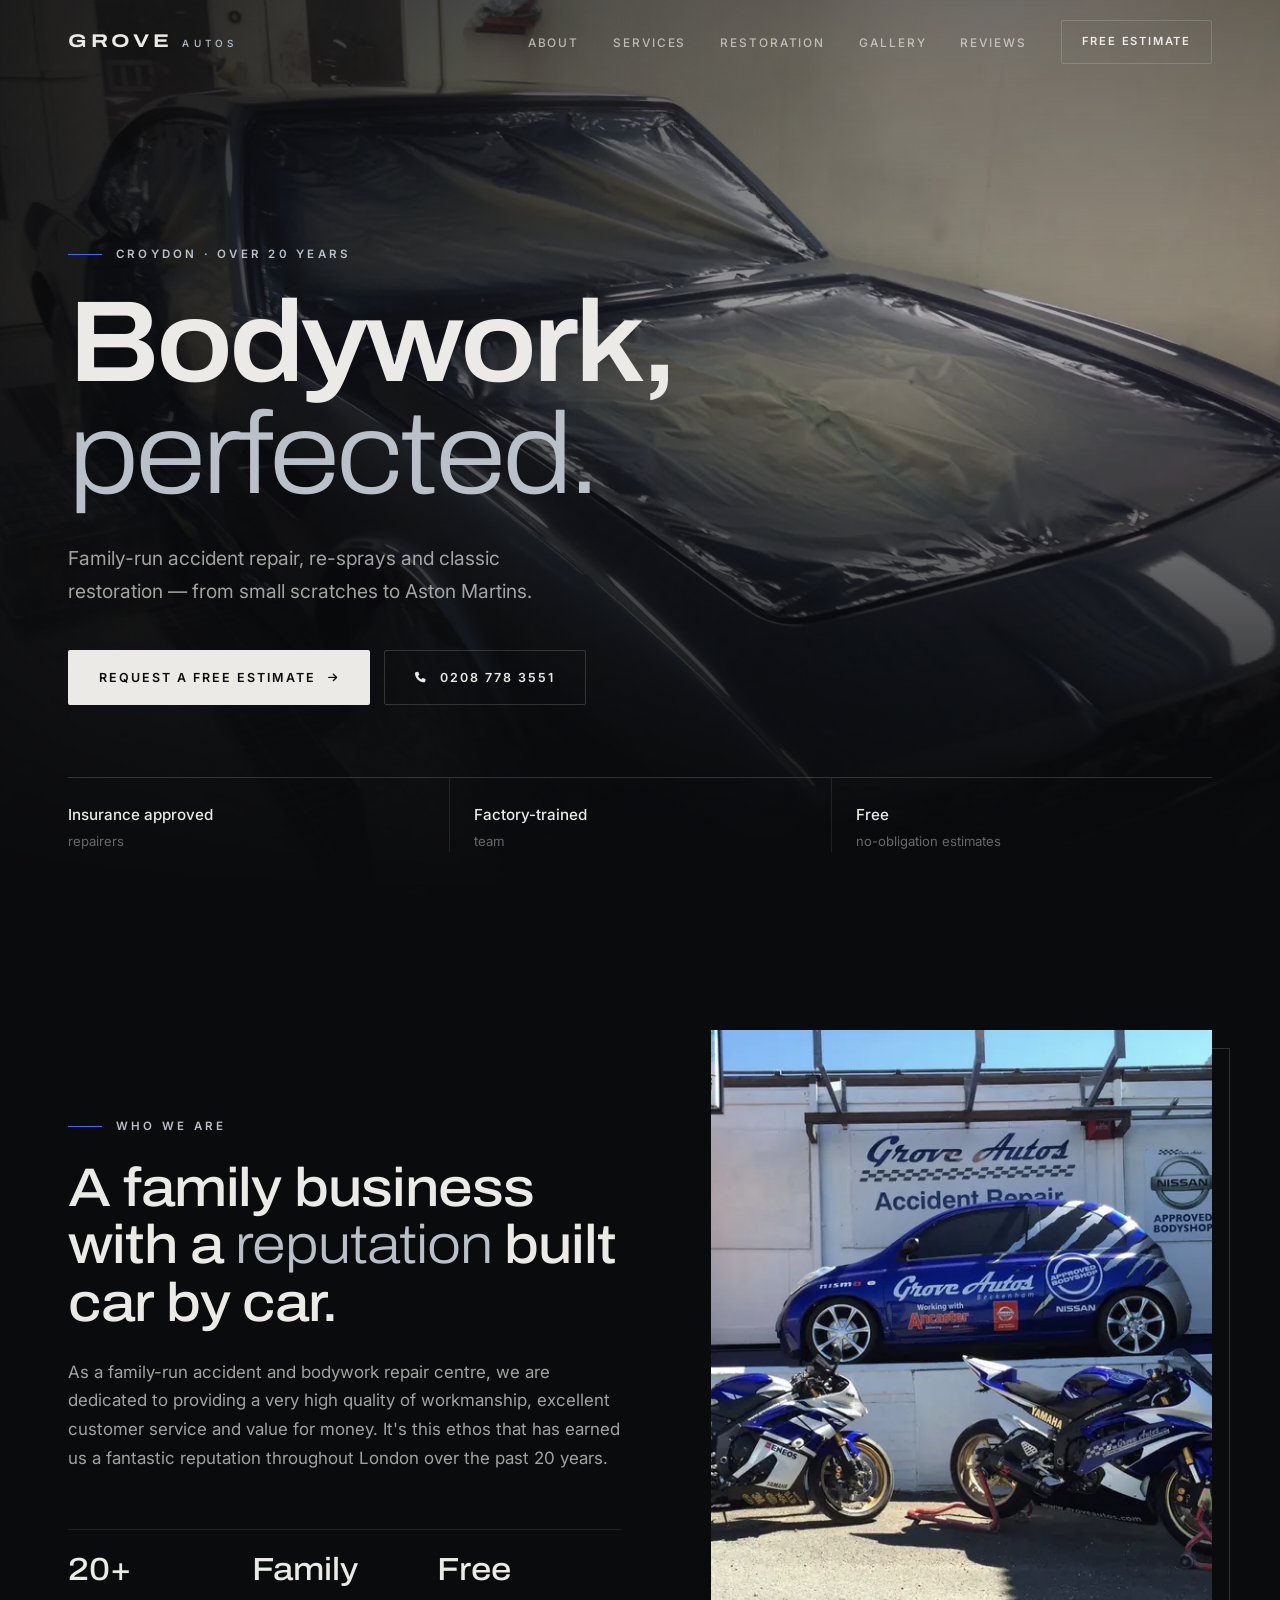
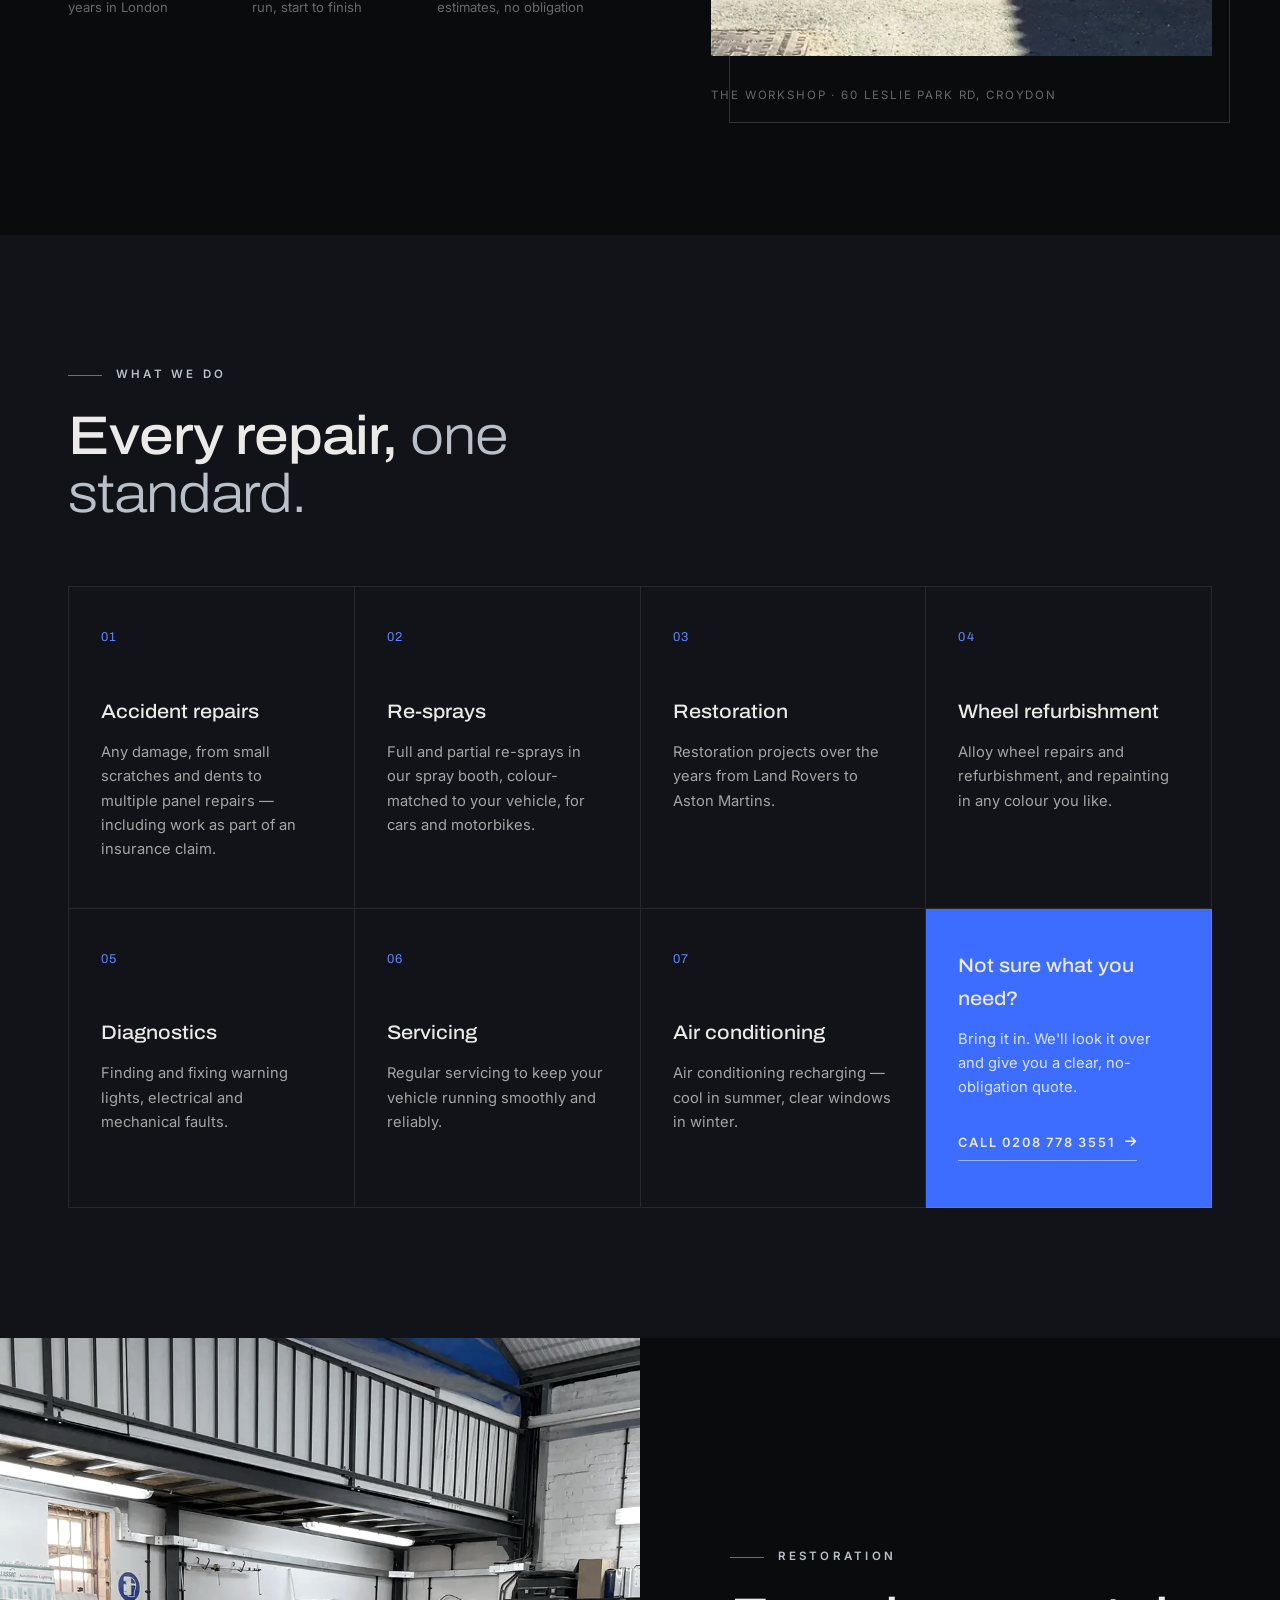
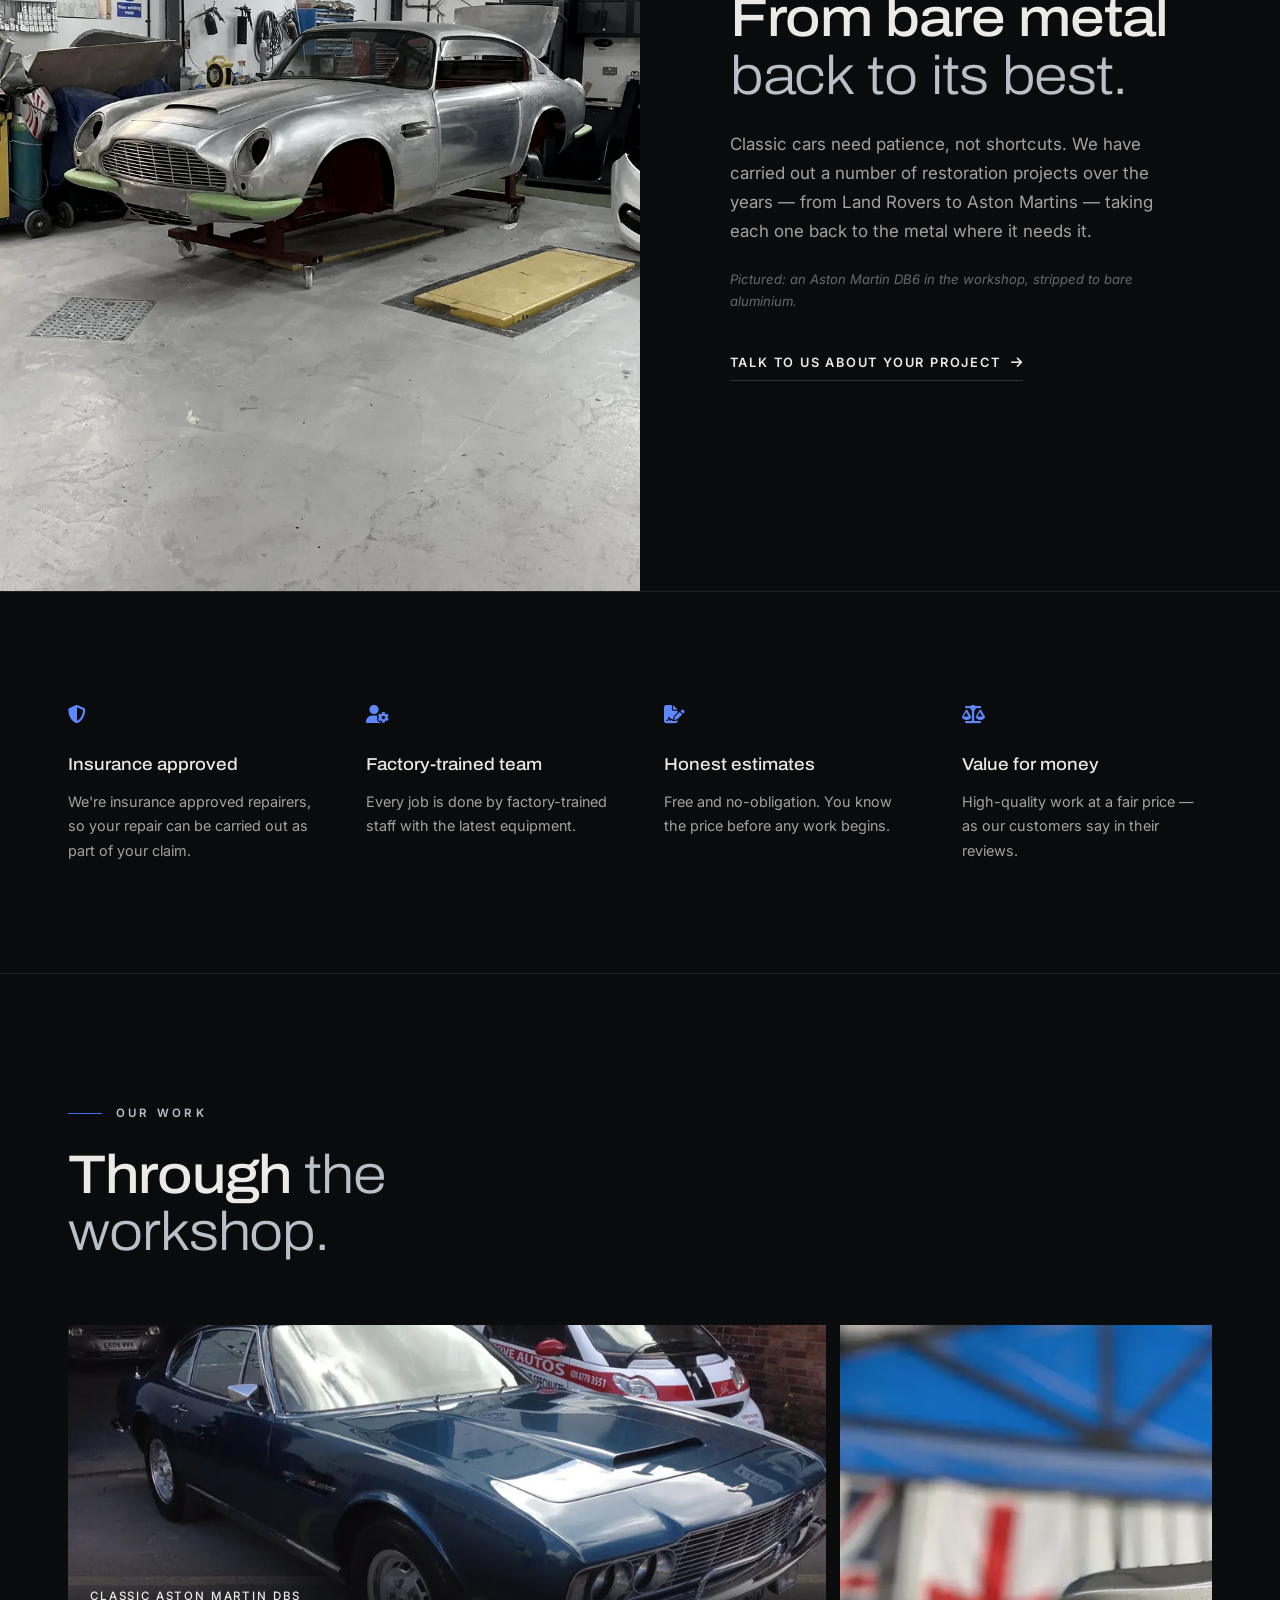
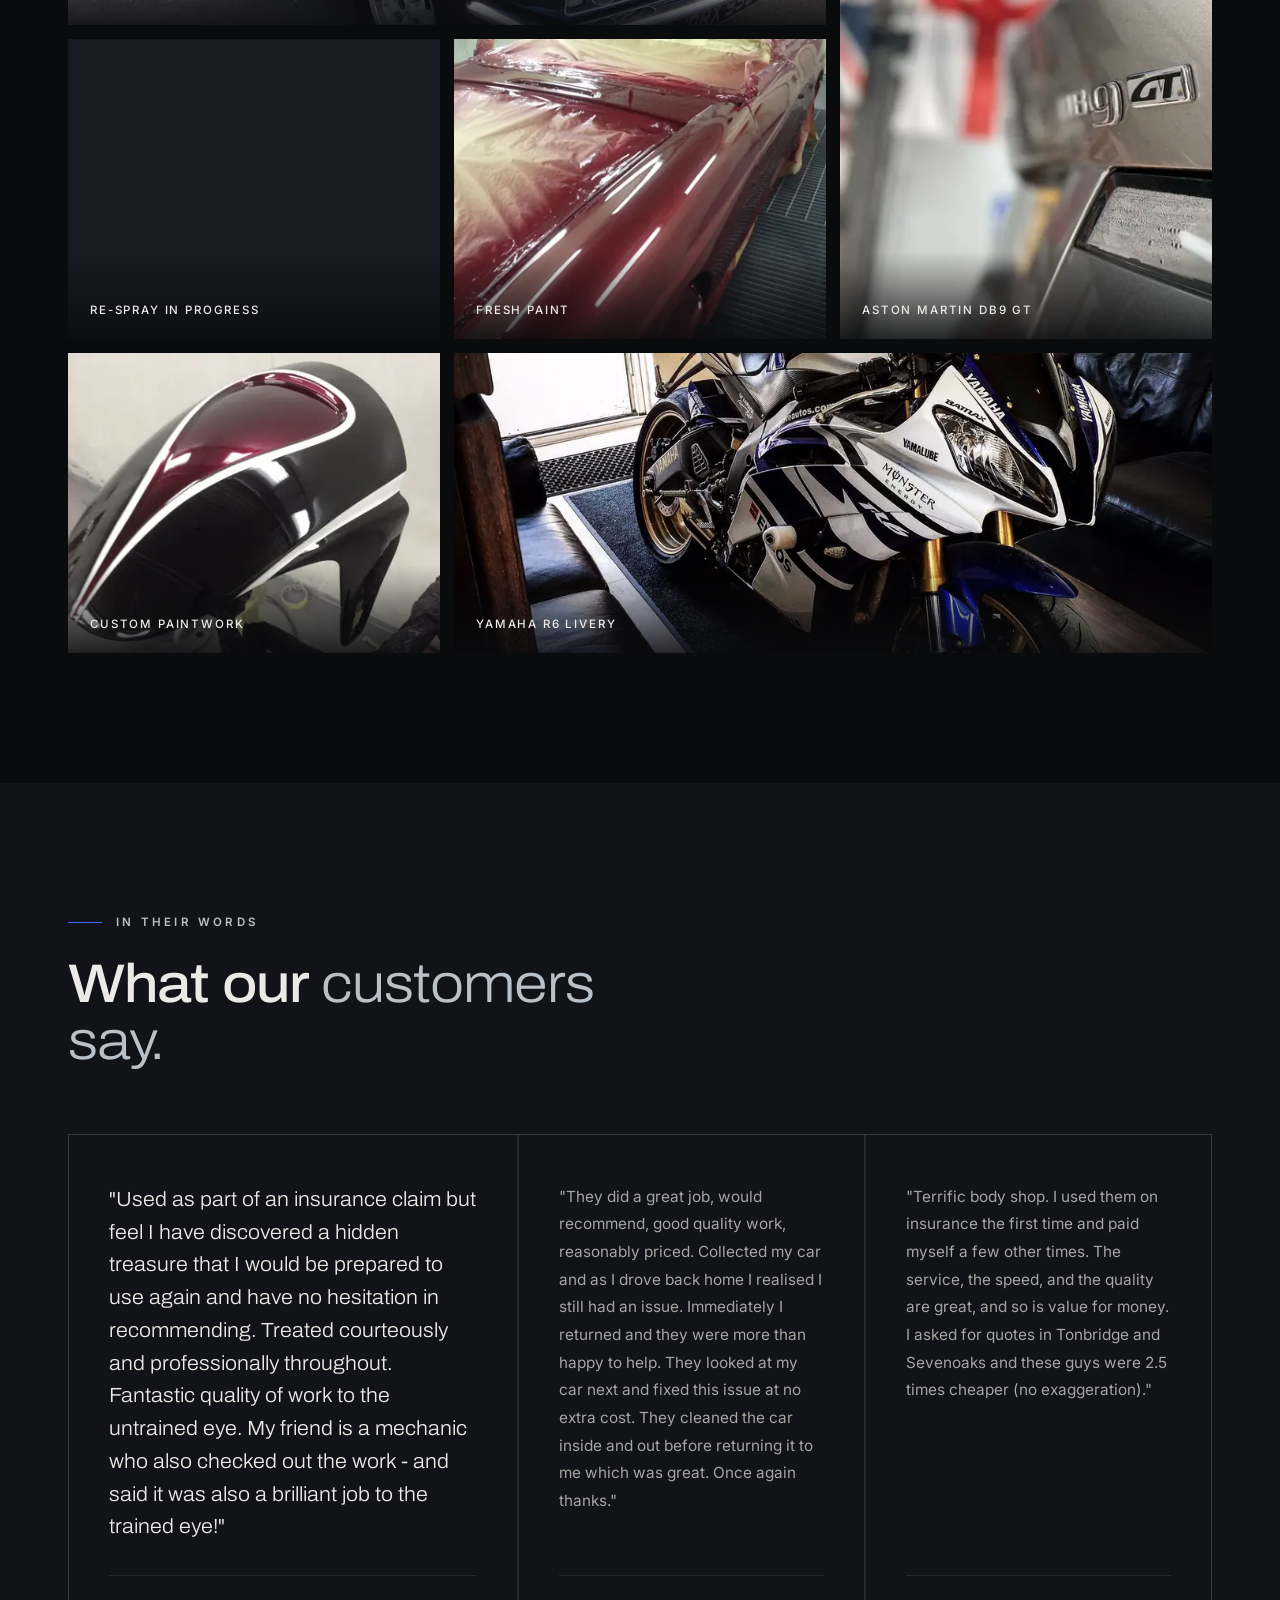
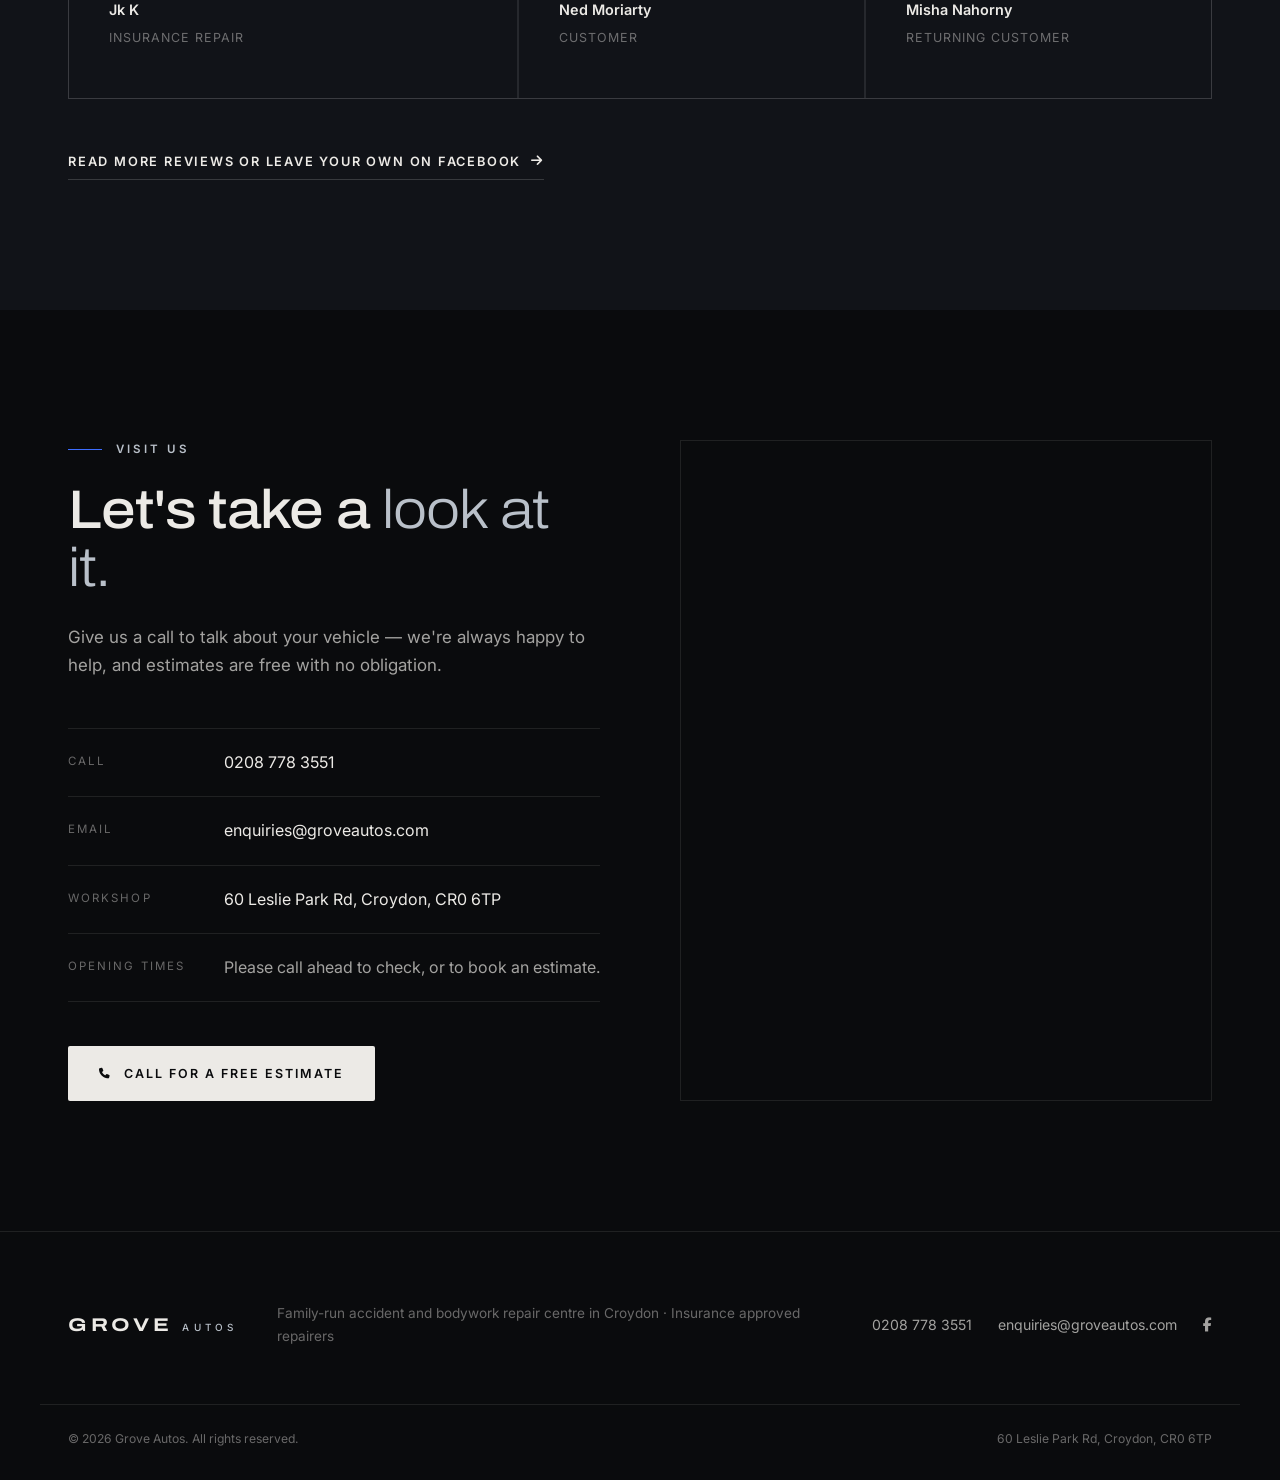
==== commit b2dd9c57: "Faster images: responsive WebP/JPEG, hero preloaded - scripts/optimize_images.py makes 480/960/1600p" ====
--- a/index.html
+++ b/index.html
@@ -12,6 +12,7 @@
   <link href="https://fonts.googleapis.com/css2?family=Archivo:wdth,wght@100..125,300..800&family=Inter:wght@300;400;500;600&display=swap" rel="stylesheet">
   <link rel="stylesheet" href="https://cdnjs.cloudflare.com/ajax/libs/font-awesome/6.5.0/css/all.min.css">
   <link rel="stylesheet" href="css/style.css">
+  <link rel="preload" as="image" type="image/webp" fetchpriority="high" imagesizes="100vw" imagesrcset="images/opt/gallery2-480.webp 480w, images/opt/gallery2-960.webp 960w, images/opt/gallery2-1600.webp 1600w">
 </head>
 <body>
 
@@ -42,7 +43,7 @@
     <!-- ========== HERO ========== -->
     <section class="hero">
       <div class="hero-media" aria-hidden="true">
-        <img src="images/gallery/gallery2.jpg" alt="">
+        <picture><source type="image/webp" srcset="images/opt/gallery2-480.webp 480w, images/opt/gallery2-960.webp 960w, images/opt/gallery2-1600.webp 1600w" sizes="100vw"><img src="images/opt/gallery2-960.jpg" srcset="images/opt/gallery2-480.jpg 480w, images/opt/gallery2-960.jpg 960w, images/opt/gallery2-1600.jpg 1600w" sizes="100vw" alt="" width="1600" height="1088" decoding="async" fetchpriority="high"></picture>
       </div>
       <div class="wrap hero-content">
         <p class="eyebrow reveal">Croydon · Over 20 years</p>
@@ -76,7 +77,7 @@
           </dl>
         </div>
         <figure class="about-photo reveal">
-          <img src="images/gallery/gallery11.jpg" alt="The Grove Autos accident repair workshop with a branded Nissan Micra and two Yamaha R6 motorbikes" loading="lazy">
+          <picture><source type="image/webp" srcset="images/opt/gallery11-480.webp 480w, images/opt/gallery11-960.webp 960w, images/opt/gallery11-1600.webp 1600w" sizes="(max-width: 900px) 100vw, 520px"><img src="images/opt/gallery11-960.jpg" srcset="images/opt/gallery11-480.jpg 480w, images/opt/gallery11-960.jpg 960w, images/opt/gallery11-1600.jpg 1600w" sizes="(max-width: 900px) 100vw, 520px" alt="The Grove Autos accident repair workshop with a branded Nissan Micra and two Yamaha R6 motorbikes" width="1600" height="1088" decoding="async" loading="lazy"></picture>
           <figcaption>The workshop · 60 Leslie Park Rd, Croydon</figcaption>
         </figure>
       </div>
@@ -137,7 +138,7 @@
     <!-- ========== RESTORATION FEATURE ========== -->
     <section class="feature" id="restoration">
       <div class="feature-photo reveal">
-        <img src="images/gallery/db6.jpg" alt="An Aston Martin DB6 stripped to bare aluminium on a restoration jig" loading="lazy">
+        <picture><source type="image/webp" srcset="images/opt/db6-480.webp 480w, images/opt/db6-960.webp 960w, images/opt/db6-1536.webp 1536w" sizes="(max-width: 900px) 100vw, 50vw"><img src="images/opt/db6-960.jpg" srcset="images/opt/db6-480.jpg 480w, images/opt/db6-960.jpg 960w, images/opt/db6-1536.jpg 1536w" sizes="(max-width: 900px) 100vw, 50vw" alt="An Aston Martin DB6 stripped to bare aluminium on a restoration jig" width="1536" height="2048" decoding="async" loading="lazy"></picture>
       </div>
       <div class="feature-text">
         <p class="eyebrow reveal">Restoration</p>
@@ -186,27 +187,27 @@
         </div>
         <div class="gallery-grid">
           <figure class="g g-wide reveal">
-            <img src="images/gallery/gallery1.jpg" alt="A classic blue Aston Martin DBS outside the workshop" loading="lazy">
+            <picture><source type="image/webp" srcset="images/opt/gallery1-480.webp 480w, images/opt/gallery1-960.webp 960w, images/opt/gallery1-1600.webp 1600w" sizes="(max-width: 900px) 100vw, 66vw"><img src="images/opt/gallery1-960.jpg" srcset="images/opt/gallery1-480.jpg 480w, images/opt/gallery1-960.jpg 960w, images/opt/gallery1-1600.jpg 1600w" sizes="(max-width: 900px) 100vw, 66vw" alt="A classic blue Aston Martin DBS outside the workshop" width="1600" height="1088" decoding="async" loading="lazy"></picture>
             <figcaption>Classic Aston Martin DBS</figcaption>
           </figure>
           <figure class="g g-tall reveal">
-            <img src="images/gallery/db9.jpg" alt="The badge of an Aston Martin DB9 GT in the workshop" loading="lazy">
+            <picture><source type="image/webp" srcset="images/opt/db9-480.webp 480w, images/opt/db9-960.webp 960w, images/opt/db9-1200.webp 1200w" sizes="(max-width: 600px) 100vw, (max-width: 900px) 50vw, 33vw"><img src="images/opt/db9-960.jpg" srcset="images/opt/db9-480.jpg 480w, images/opt/db9-960.jpg 960w, images/opt/db9-1200.jpg 1200w" sizes="(max-width: 600px) 100vw, (max-width: 900px) 50vw, 33vw" alt="The badge of an Aston Martin DB9 GT in the workshop" width="1200" height="1600" decoding="async" loading="lazy"></picture>
             <figcaption>Aston Martin DB9 GT</figcaption>
           </figure>
           <figure class="g reveal">
-            <img src="images/gallery/gallery2.jpg" alt="A classic Aston Martin masked up in the spray booth" loading="lazy">
+            <picture><source type="image/webp" srcset="images/opt/gallery2-480.webp 480w, images/opt/gallery2-960.webp 960w, images/opt/gallery2-1600.webp 1600w" sizes="(max-width: 600px) 100vw, (max-width: 900px) 50vw, 33vw"><img src="images/opt/gallery2-960.jpg" srcset="images/opt/gallery2-480.jpg 480w, images/opt/gallery2-960.jpg 960w, images/opt/gallery2-1600.jpg 1600w" sizes="(max-width: 600px) 100vw, (max-width: 900px) 50vw, 33vw" alt="A classic Aston Martin masked up in the spray booth" width="1600" height="1088" decoding="async" loading="lazy"></picture>
             <figcaption>Re-spray in progress</figcaption>
           </figure>
           <figure class="g reveal">
-            <img src="images/gallery/gallery9.jpg" alt="A freshly painted red car in the spray booth" loading="lazy">
+            <picture><source type="image/webp" srcset="images/opt/gallery9-480.webp 480w, images/opt/gallery9-960.webp 960w, images/opt/gallery9-1200.webp 1200w" sizes="(max-width: 600px) 100vw, (max-width: 900px) 50vw, 33vw"><img src="images/opt/gallery9-960.jpg" srcset="images/opt/gallery9-480.jpg 480w, images/opt/gallery9-960.jpg 960w, images/opt/gallery9-1200.jpg 1200w" sizes="(max-width: 600px) 100vw, (max-width: 900px) 50vw, 33vw" alt="A freshly painted red car in the spray booth" width="1200" height="816" decoding="async" loading="lazy"></picture>
             <figcaption>Fresh paint</figcaption>
           </figure>
           <figure class="g reveal">
-            <img src="images/gallery/gallery3.jpg" alt="A motorbike mudguard with custom candy red and black paintwork" loading="lazy">
+            <picture><source type="image/webp" srcset="images/opt/gallery3-480.webp 480w, images/opt/gallery3-960.webp 960w, images/opt/gallery3-1200.webp 1200w" sizes="(max-width: 600px) 100vw, (max-width: 900px) 50vw, 33vw"><img src="images/opt/gallery3-960.jpg" srcset="images/opt/gallery3-480.jpg 480w, images/opt/gallery3-960.jpg 960w, images/opt/gallery3-1200.jpg 1200w" sizes="(max-width: 600px) 100vw, (max-width: 900px) 50vw, 33vw" alt="A motorbike mudguard with custom candy red and black paintwork" width="1200" height="816" decoding="async" loading="lazy"></picture>
             <figcaption>Custom paintwork</figcaption>
           </figure>
           <figure class="g g-wide reveal">
-            <img src="images/gallery/gallery7.jpg" alt="A Yamaha R6 in a custom blue and white livery" loading="lazy">
+            <picture><source type="image/webp" srcset="images/opt/gallery7-480.webp 480w, images/opt/gallery7-960.webp 960w, images/opt/gallery7-1600.webp 1600w" sizes="(max-width: 900px) 100vw, 66vw"><img src="images/opt/gallery7-960.jpg" srcset="images/opt/gallery7-480.jpg 480w, images/opt/gallery7-960.jpg 960w, images/opt/gallery7-1600.jpg 1600w" sizes="(max-width: 900px) 100vw, 66vw" alt="A Yamaha R6 in a custom blue and white livery" width="1600" height="1088" decoding="async" loading="lazy"></picture>
             <figcaption>Yamaha R6 livery</figcaption>
           </figure>
         </div>
--- a/css/style.css
+++ b/css/style.css
@@ -34,6 +34,8 @@
   -webkit-font-smoothing: antialiased;
 }
 img { display: block; max-width: 100%; }
+picture { display: contents; }   /* <picture> wrappers don't change the layout; the <img> inside is styled as before */
+img { height: auto; }
 a { color: inherit; text-decoration: none; }
 ul, ol { list-style: none; }
 ::selection { background: var(--blue); color: #fff; }
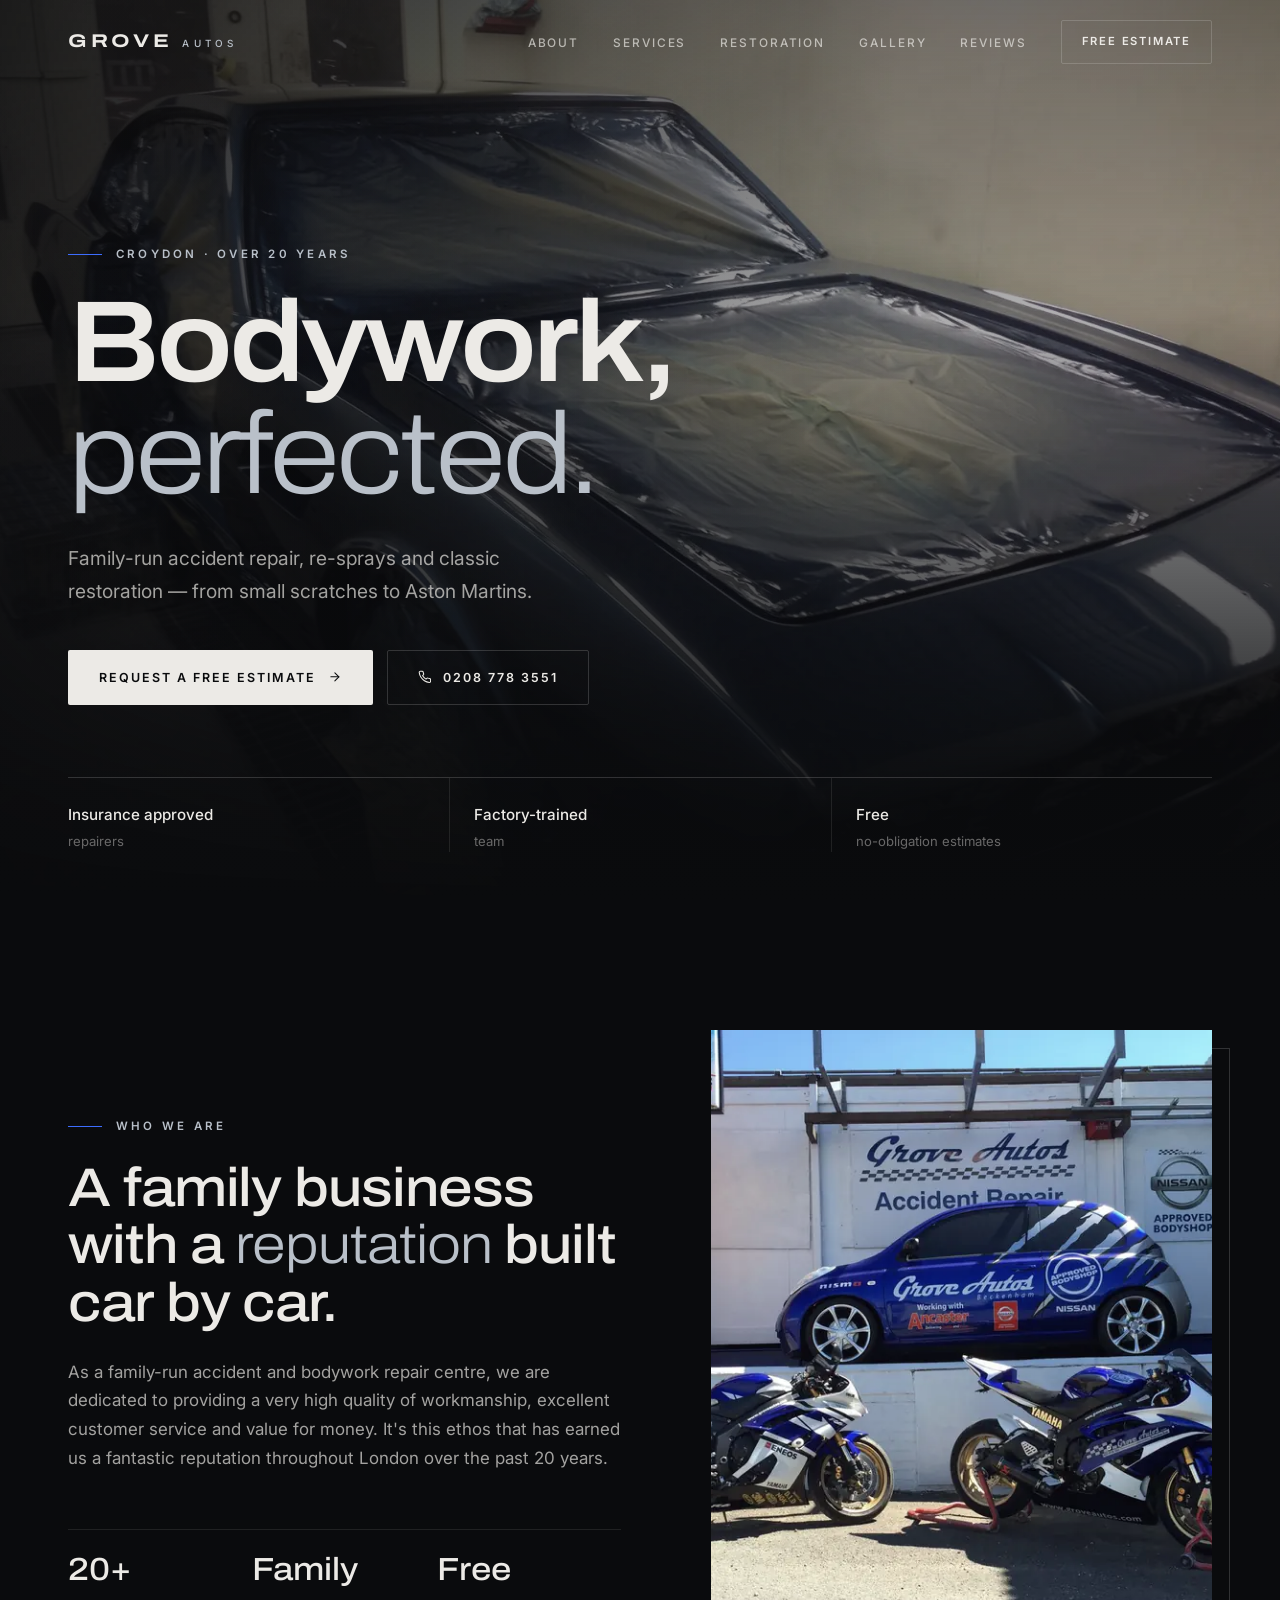
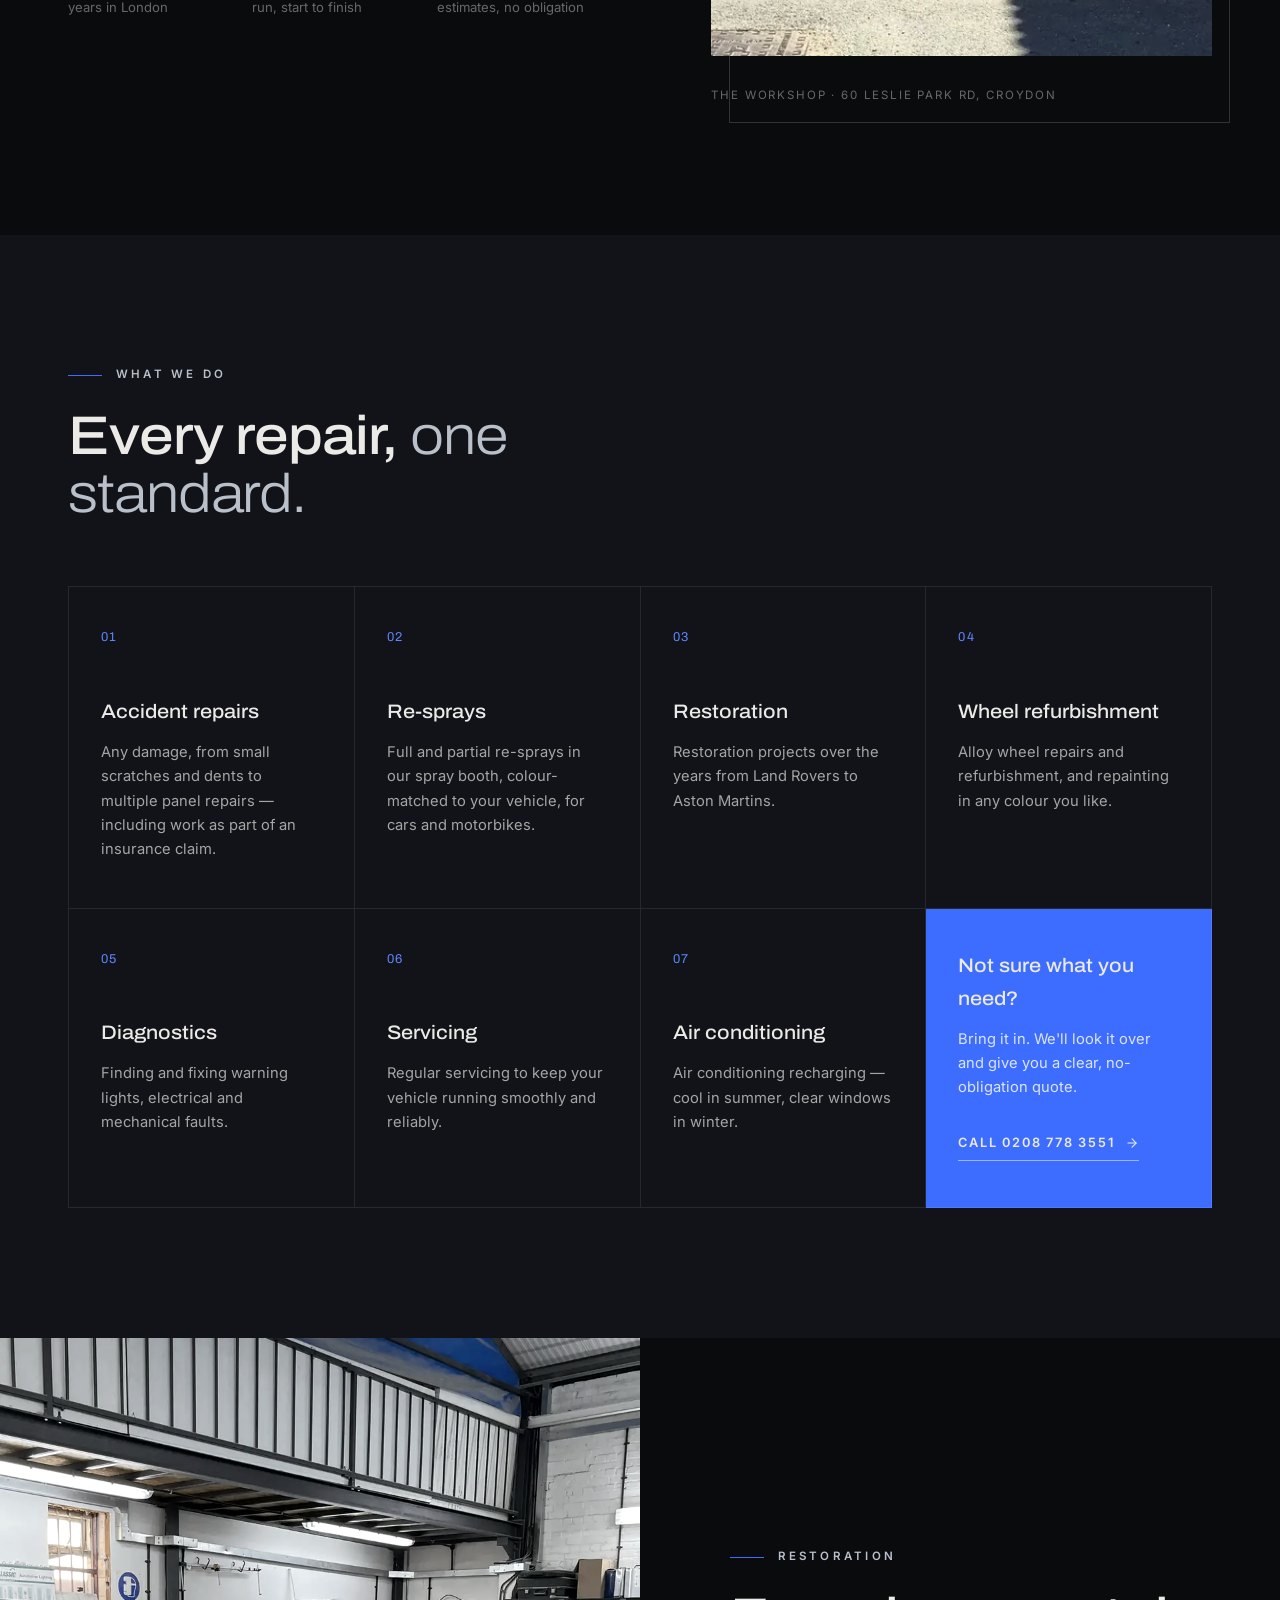
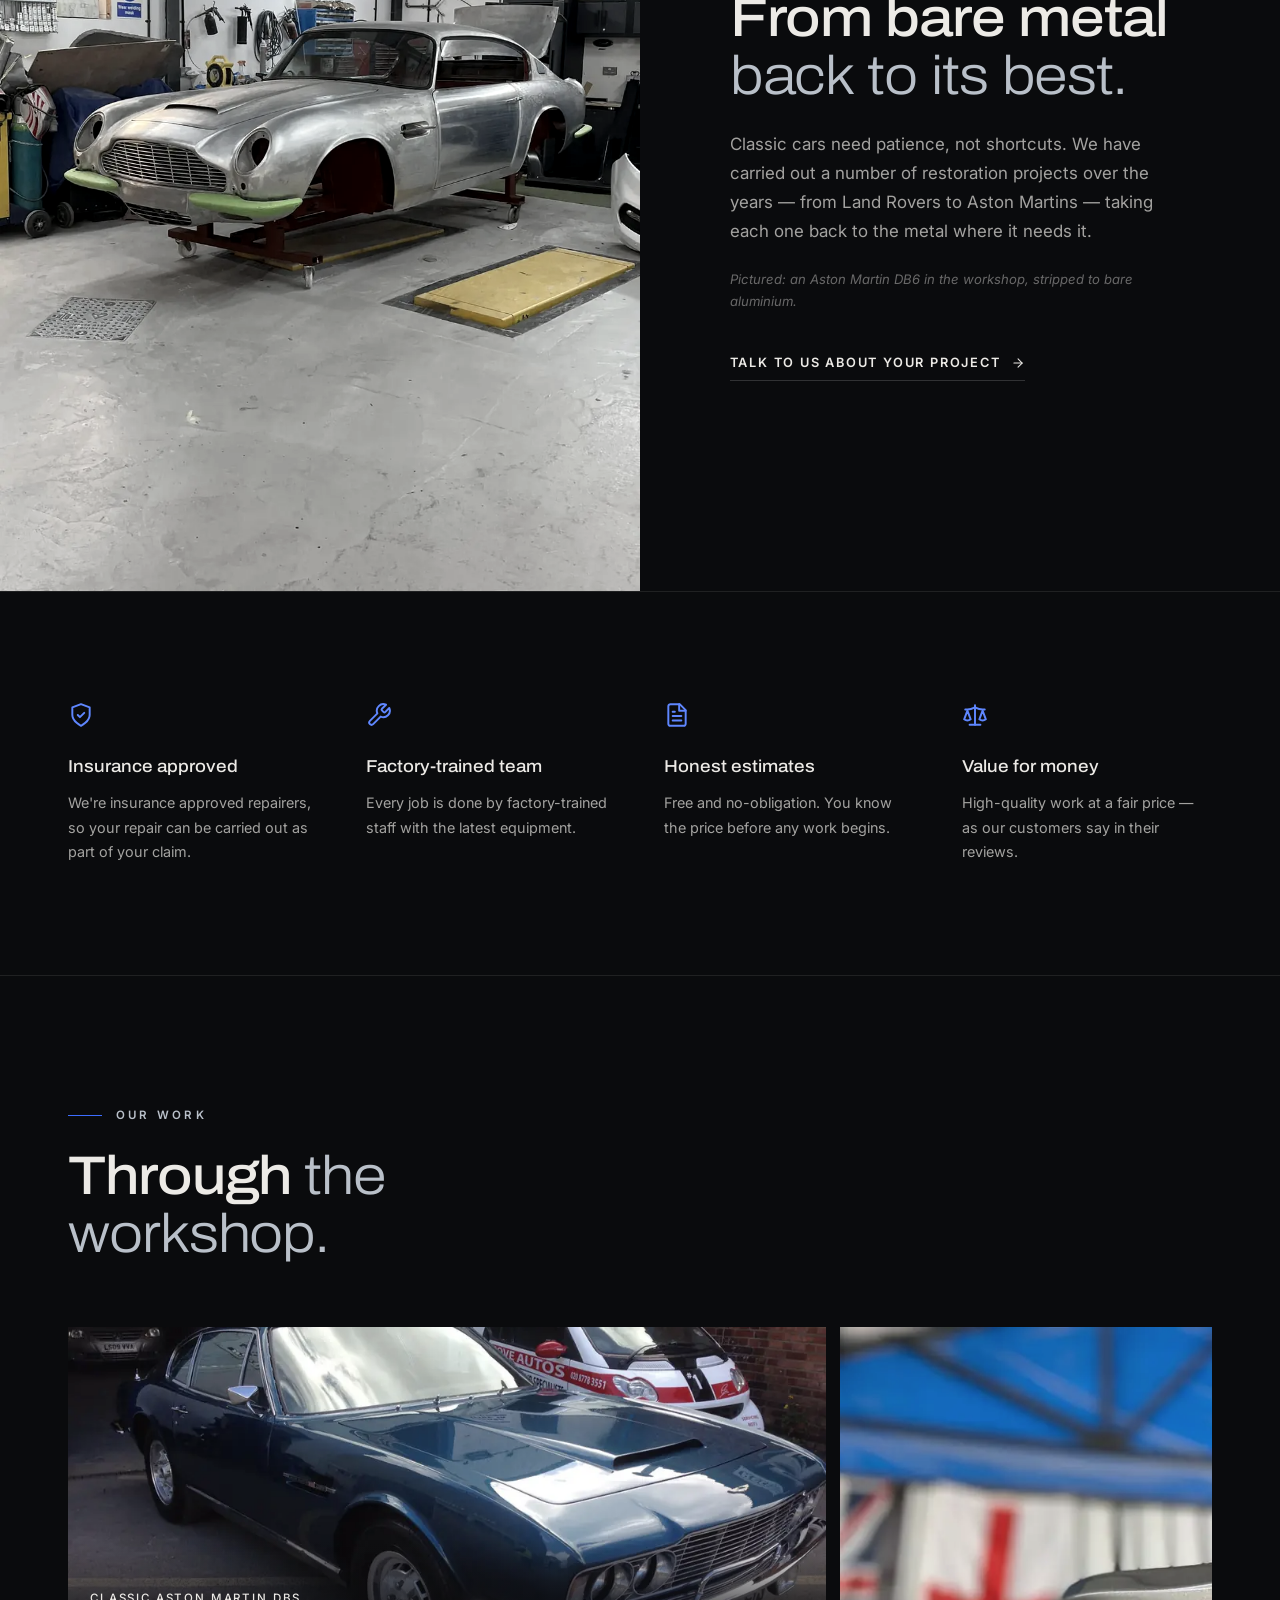
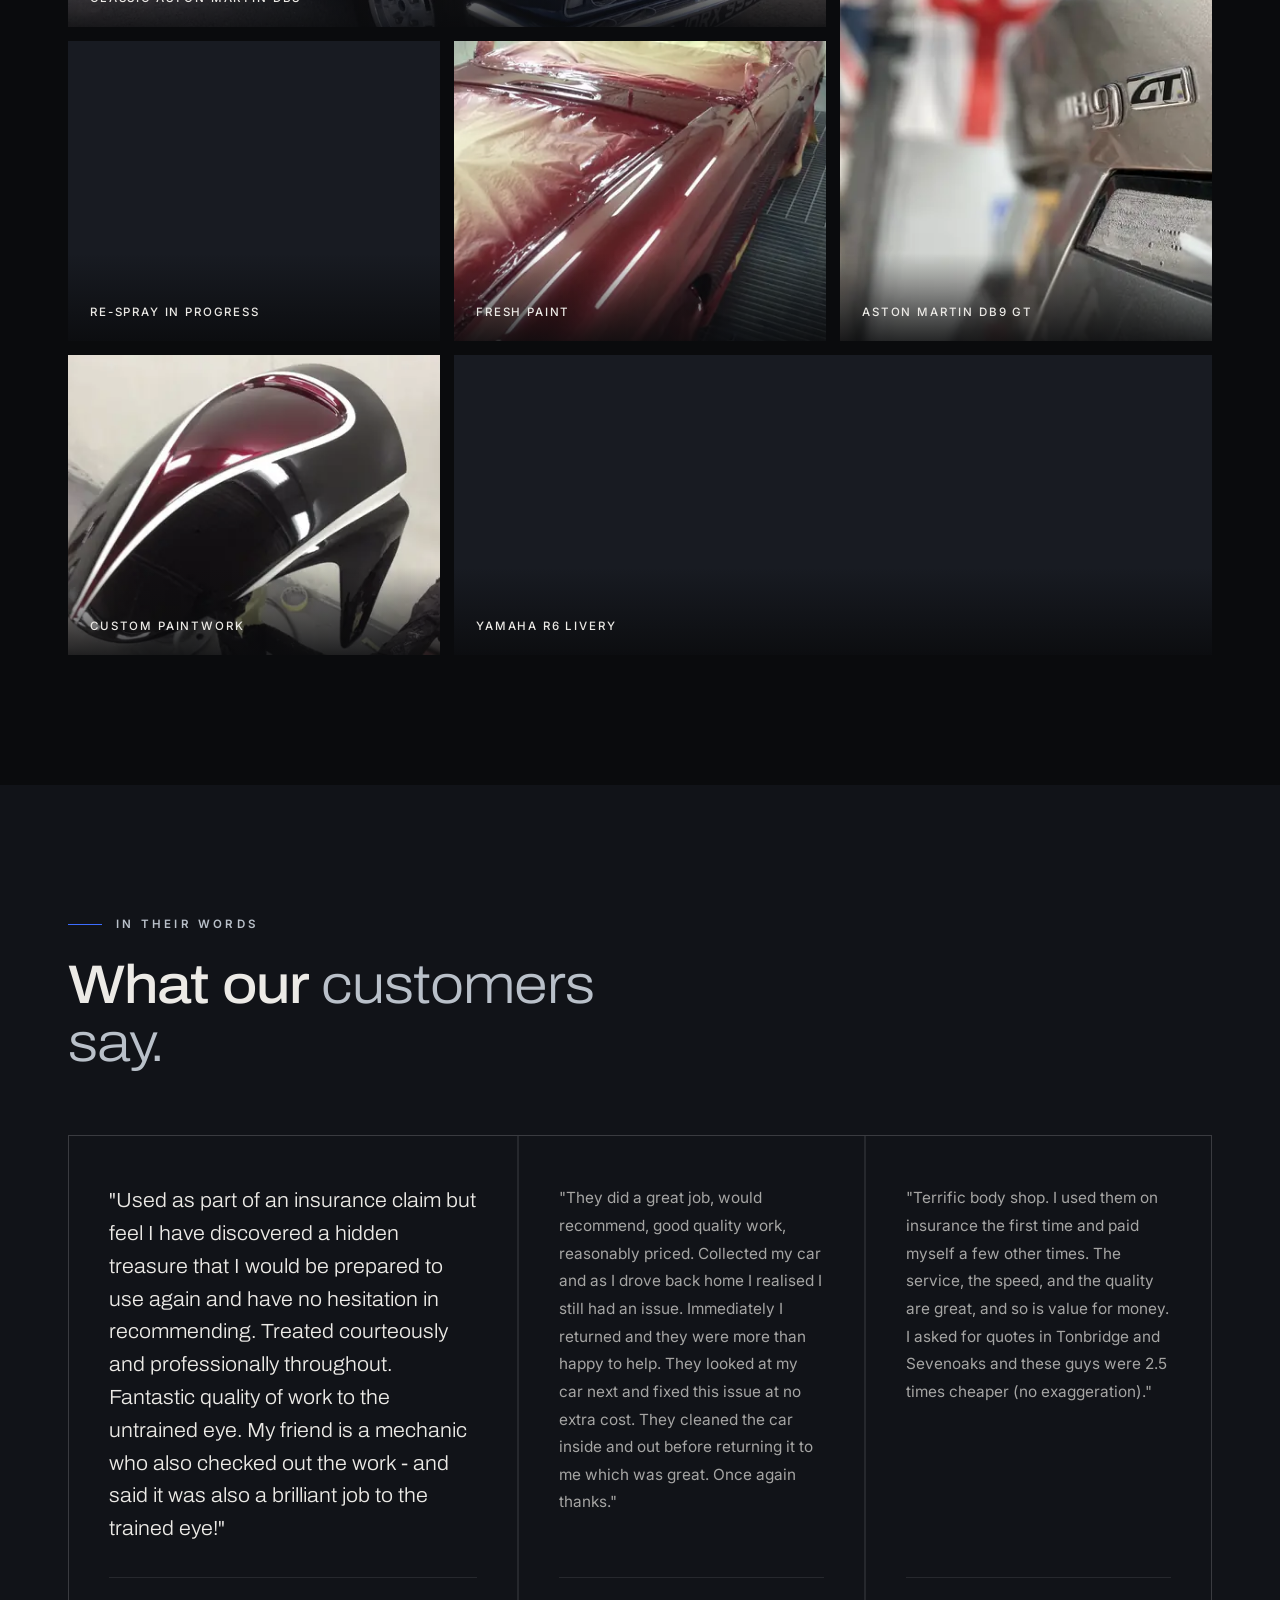
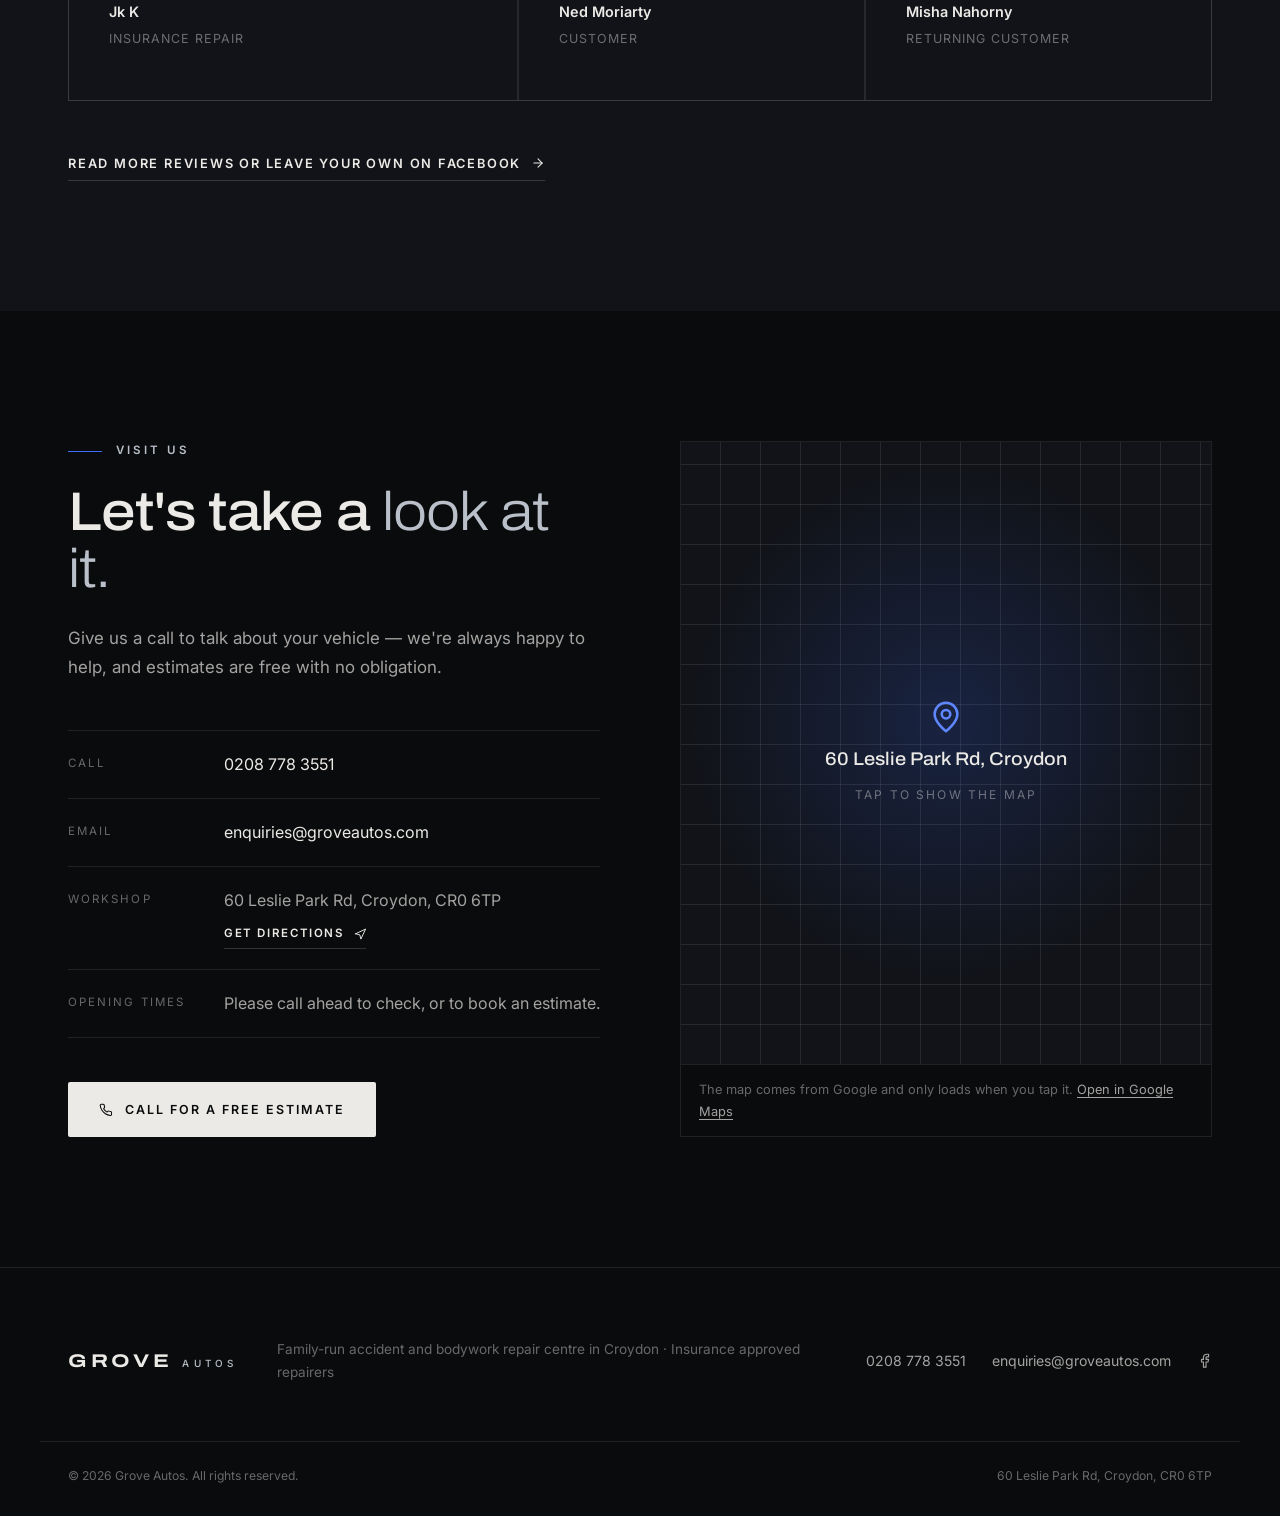
==== commit 0b208be3: "Quick wins: share preview, icons, Google details, directions, 404 - Open Graph image and tags, so sh" ====
--- a/index.html
+++ b/index.html
@@ -7,14 +7,130 @@
   <meta name="theme-color" content="#0a0b0d">
   <title>Grove Autos | Accident Repair, Re-Sprays &amp; Restoration in Croydon</title>
 
+  <link rel="canonical" href="https://grove.206.189.176.206.sslip.io/">
+
+  <!-- What shows when the link is shared (WhatsApp, Facebook, iMessage…) -->
+  <meta property="og:type" content="website">
+  <meta property="og:site_name" content="Grove Autos">
+  <meta property="og:title" content="Grove Autos — Accident Repair, Re-Sprays &amp; Restoration in Croydon">
+  <meta property="og:description" content="Family-run bodywork repair centre in Croydon with over 20 years of experience. Insurance approved repairers. Free, no-obligation estimates.">
+  <meta property="og:url" content="https://grove.206.189.176.206.sslip.io/">
+  <meta property="og:image" content="https://grove.206.189.176.206.sslip.io/images/og-image.jpg">
+  <meta property="og:image:width" content="1200">
+  <meta property="og:image:height" content="630">
+  <meta property="og:image:alt" content="Grove Autos: an Aston Martin in the spray booth">
+  <meta property="og:locale" content="en_GB">
+  <meta name="twitter:card" content="summary_large_image">
+
+  <!-- Icons for the browser tab and phone home screens -->
+  <link rel="icon" href="images/favicon.svg" type="image/svg+xml">
+  <link rel="icon" href="images/favicon-32.png" sizes="32x32" type="image/png">
+  <link rel="apple-touch-icon" href="images/apple-touch-icon.png">
+
+  <!-- Business details for Google search and Maps -->
+  <script type="application/ld+json">
+{
+  "@context": "https://schema.org",
+  "@type": "AutoBodyShop",
+  "name": "Grove Autos",
+  "description": "Family-run accident and bodywork repair centre in Croydon: accident repairs, re-sprays, wheel refurbishment, restoration, diagnostics, servicing and air conditioning. Insurance approved repairers.",
+  "url": "https://grove.206.189.176.206.sslip.io/",
+  "image": "https://grove.206.189.176.206.sslip.io/images/og-image.jpg",
+  "logo": "https://grove.206.189.176.206.sslip.io/images/apple-touch-icon.png",
+  "telephone": "+44 20 8778 3551",
+  "email": "enquiries@groveautos.com",
+  "address": {
+    "@type": "PostalAddress",
+    "streetAddress": "60 Leslie Park Road",
+    "addressLocality": "Croydon",
+    "postalCode": "CR0 6TP",
+    "addressCountry": "GB"
+  },
+  "areaServed": [
+    "Croydon",
+    "South London"
+  ],
+  "sameAs": [
+    "https://www.facebook.com/profile.php?id=100057315015959"
+  ],
+  "hasOfferCatalog": {
+    "@type": "OfferCatalog",
+    "name": "Services",
+    "itemListElement": [
+      {
+        "@type": "Offer",
+        "itemOffered": {
+          "@type": "Service",
+          "name": "Accident repairs"
+        }
+      },
+      {
+        "@type": "Offer",
+        "itemOffered": {
+          "@type": "Service",
+          "name": "Re-sprays"
+        }
+      },
+      {
+        "@type": "Offer",
+        "itemOffered": {
+          "@type": "Service",
+          "name": "Restoration"
+        }
+      },
+      {
+        "@type": "Offer",
+        "itemOffered": {
+          "@type": "Service",
+          "name": "Wheel refurbishment"
+        }
+      },
+      {
+        "@type": "Offer",
+        "itemOffered": {
+          "@type": "Service",
+          "name": "Diagnostics"
+        }
+      },
+      {
+        "@type": "Offer",
+        "itemOffered": {
+          "@type": "Service",
+          "name": "Servicing"
+        }
+      },
+      {
+        "@type": "Offer",
+        "itemOffered": {
+          "@type": "Service",
+          "name": "Air conditioning recharging"
+        }
+      }
+    ]
+  }
+}
+  </script>
+
   <link rel="preconnect" href="https://fonts.googleapis.com">
   <link rel="preconnect" href="https://fonts.gstatic.com" crossorigin>
   <link href="https://fonts.googleapis.com/css2?family=Archivo:wdth,wght@100..125,300..800&family=Inter:wght@300;400;500;600&display=swap" rel="stylesheet">
-  <link rel="stylesheet" href="https://cdnjs.cloudflare.com/ajax/libs/font-awesome/6.5.0/css/all.min.css">
   <link rel="stylesheet" href="css/style.css">
   <link rel="preload" as="image" type="image/webp" fetchpriority="high" imagesizes="100vw" imagesrcset="images/opt/gallery2-480.webp 480w, images/opt/gallery2-960.webp 960w, images/opt/gallery2-1600.webp 1600w">
 </head>
 <body>
+
+  <!-- Icons (drawn once, used with <use href="#i-…">) -->
+  <svg width="0" height="0" style="position:absolute" aria-hidden="true">
+    <symbol id="i-arrow" viewBox="0 0 24 24" fill="none" stroke="currentColor" stroke-width="1.8" stroke-linecap="round" stroke-linejoin="round"><path d="M5 12h14"/><path d="m12 5 7 7-7 7"/></symbol>
+    <symbol id="i-phone" viewBox="0 0 24 24" fill="none" stroke="currentColor" stroke-width="1.8" stroke-linecap="round" stroke-linejoin="round"><path d="M22 16.92v3a2 2 0 0 1-2.18 2 19.79 19.79 0 0 1-8.63-3.07 19.5 19.5 0 0 1-6-6 19.79 19.79 0 0 1-3.07-8.67A2 2 0 0 1 4.11 2h3a2 2 0 0 1 2 1.72 12.84 12.84 0 0 0 .7 2.81 2 2 0 0 1-.45 2.11L8.09 9.91a16 16 0 0 0 6 6l1.27-1.27a2 2 0 0 1 2.11-.45 12.84 12.84 0 0 0 2.81.7A2 2 0 0 1 22 16.92z"/></symbol>
+    <symbol id="i-shield" viewBox="0 0 24 24" fill="none" stroke="currentColor" stroke-width="1.8" stroke-linecap="round" stroke-linejoin="round"><path d="M12 22s8-4 8-10V5l-8-3-8 3v7c0 6 8 10 8 10z"/><path d="m9 12 2 2 4-4"/></symbol>
+    <symbol id="i-wrench" viewBox="0 0 24 24" fill="none" stroke="currentColor" stroke-width="1.8" stroke-linecap="round" stroke-linejoin="round"><path d="M14.7 6.3a1 1 0 0 0 0 1.4l1.6 1.6a1 1 0 0 0 1.4 0l3.77-3.77a6 6 0 0 1-7.94 7.94l-6.91 6.91a2.12 2.12 0 0 1-3-3l6.91-6.91a6 6 0 0 1 7.94-7.94l-3.76 3.76z"/></symbol>
+    <symbol id="i-file" viewBox="0 0 24 24" fill="none" stroke="currentColor" stroke-width="1.8" stroke-linecap="round" stroke-linejoin="round"><path d="M14.5 2H6a2 2 0 0 0-2 2v16a2 2 0 0 0 2 2h12a2 2 0 0 0 2-2V7.5L14.5 2z"/><path d="M14 2v6h6"/><path d="M16 13H8"/><path d="M16 17H8"/><path d="M10 9H8"/></symbol>
+    <symbol id="i-scale" viewBox="0 0 24 24" fill="none" stroke="currentColor" stroke-width="1.8" stroke-linecap="round" stroke-linejoin="round"><path d="m16 16 3-8 3 8c-.87.65-1.92 1-3 1s-2.13-.35-3-1z"/><path d="m2 16 3-8 3 8c-.87.65-1.92 1-3 1s-2.13-.35-3-1z"/><path d="M7 21h10"/><path d="M12 3v18"/><path d="M3 7h2c2 0 5-1 7-2 2 1 5 2 7 2h2"/></symbol>
+    <symbol id="i-facebook" viewBox="0 0 24 24" fill="none" stroke="currentColor" stroke-width="1.8" stroke-linecap="round" stroke-linejoin="round"><path d="M18 2h-3a5 5 0 0 0-5 5v3H7v4h3v8h4v-8h3l1-4h-4V7a1 1 0 0 1 1-1h3z"/></symbol>
+    <symbol id="i-pin" viewBox="0 0 24 24" fill="none" stroke="currentColor" stroke-width="1.8" stroke-linecap="round" stroke-linejoin="round"><path d="M20 10c0 6-8 12-8 12s-8-6-8-12a8 8 0 0 1 16 0z"/><circle cx="12" cy="10" r="3"/></symbol>
+    <symbol id="i-route" viewBox="0 0 24 24" fill="none" stroke="currentColor" stroke-width="1.8" stroke-linecap="round" stroke-linejoin="round"><polygon points="3 11 22 2 13 21 11 13 3 11"/></symbol>
+  </svg>
 
   <!-- ========== NAVBAR ========== -->
   <header class="nav" id="navbar">
@@ -50,8 +166,8 @@
         <h1 class="hero-title reveal">Bodywork,<br><em>perfected.</em></h1>
         <p class="hero-lead reveal">Family-run accident repair, re-sprays and classic restoration — from small scratches to Aston Martins.</p>
         <div class="hero-actions reveal">
-          <a href="#contact" class="btn btn-primary">Request a free estimate <i class="fas fa-arrow-right"></i></a>
-          <a href="tel:02087783551" class="btn btn-ghost"><i class="fas fa-phone"></i> 0208 778 3551</a>
+          <a href="#contact" class="btn btn-primary">Request a free estimate <svg class="ico ico-go" aria-hidden="true"><use href="#i-arrow"/></svg></a>
+          <a href="tel:02087783551" class="btn btn-ghost"><svg class="ico" aria-hidden="true"><use href="#i-phone"/></svg> 0208 778 3551</a>
         </div>
       </div>
       <div class="wrap">
@@ -129,7 +245,7 @@
           <li class="service-cta reveal">
             <h3>Not sure what you need?</h3>
             <p>Bring it in. We'll look it over and give you a clear, no-obligation quote.</p>
-            <a href="tel:02087783551" class="link-arrow">Call 0208 778 3551 <i class="fas fa-arrow-right"></i></a>
+            <a href="tel:02087783551" class="link-arrow">Call 0208 778 3551 <svg class="ico ico-go" aria-hidden="true"><use href="#i-arrow"/></svg></a>
           </li>
         </ol>
       </div>
@@ -145,7 +261,7 @@
         <h2 class="title reveal">From bare metal <em>back to its best.</em></h2>
         <p class="lead reveal">Classic cars need patience, not shortcuts. We have carried out a number of restoration projects over the years — from Land Rovers to Aston Martins — taking each one back to the metal where it needs it.</p>
         <p class="feature-note reveal">Pictured: an Aston Martin DB6 in the workshop, stripped to bare aluminium.</p>
-        <a href="#contact" class="link-arrow reveal">Talk to us about your project <i class="fas fa-arrow-right"></i></a>
+        <a href="#contact" class="link-arrow reveal">Talk to us about your project <svg class="ico ico-go" aria-hidden="true"><use href="#i-arrow"/></svg></a>
       </div>
     </section>
 
@@ -153,22 +269,22 @@
     <section class="section why">
       <div class="wrap why-grid">
         <div class="why-item reveal">
-          <i class="fas fa-shield-halved"></i>
+          <svg class="ico" aria-hidden="true"><use href="#i-shield"/></svg>
           <h3>Insurance approved</h3>
           <p>We're insurance approved repairers, so your repair can be carried out as part of your claim.</p>
         </div>
         <div class="why-item reveal">
-          <i class="fas fa-user-gear"></i>
+          <svg class="ico" aria-hidden="true"><use href="#i-wrench"/></svg>
           <h3>Factory-trained team</h3>
           <p>Every job is done by factory-trained staff with the latest equipment.</p>
         </div>
         <div class="why-item reveal">
-          <i class="fas fa-file-signature"></i>
+          <svg class="ico" aria-hidden="true"><use href="#i-file"/></svg>
           <h3>Honest estimates</h3>
           <p>Free and no-obligation. You know the price before any work begins.</p>
         </div>
         <div class="why-item reveal">
-          <i class="fas fa-scale-balanced"></i>
+          <svg class="ico" aria-hidden="true"><use href="#i-scale"/></svg>
           <h3>Value for money</h3>
           <p>High-quality work at a fair price — as our customers say in their reviews.</p>
         </div>
@@ -183,7 +299,7 @@
             <p class="eyebrow reveal">Our work</p>
             <h2 class="title reveal">Through <em>the workshop.</em></h2>
           </div>
-          <a class="link-arrow reveal" href="https://www.facebook.com/profile.php?id=100057315015959" target="_blank" rel="noopener">More on Facebook <i class="fas fa-arrow-right"></i></a>
+          <a class="link-arrow reveal" href="https://www.facebook.com/profile.php?id=100057315015959" target="_blank" rel="noopener">More on Facebook <svg class="ico ico-go" aria-hidden="true"><use href="#i-arrow"/></svg></a>
         </div>
         <div class="gallery-grid">
           <figure class="g g-wide reveal">
@@ -235,7 +351,7 @@
             <footer><strong>Misha Nahorny</strong><span>Returning customer</span></footer>
           </blockquote>
         </div>
-        <p class="reviews-more reveal"><a class="link-arrow" href="https://www.facebook.com/profile.php?id=100057315015959" target="_blank" rel="noopener">Read more reviews or leave your own on Facebook <i class="fas fa-arrow-right"></i></a></p>
+        <p class="reviews-more reveal"><a class="link-arrow" href="https://www.facebook.com/profile.php?id=100057315015959" target="_blank" rel="noopener">Read more reviews or leave your own on Facebook <svg class="ico ico-go" aria-hidden="true"><use href="#i-arrow"/></svg></a></p>
       </div>
     </section>
 
@@ -257,22 +373,22 @@
             </li>
             <li>
               <span>Workshop</span>
-              <a href="https://maps.google.com/?q=60+Leslie+Park+Road+Croydon+CR0+6TP" target="_blank" rel="noopener">60 Leslie Park Rd, Croydon, CR0 6TP</a>
+              <p>60 Leslie Park Rd, Croydon, CR0 6TP<br><a class="link-arrow small" href="https://www.google.com/maps/dir/?api=1&amp;destination=60+Leslie+Park+Road,+Croydon+CR0+6TP" target="_blank" rel="noopener">Get directions <svg class="ico" aria-hidden="true"><use href="#i-route"/></svg></a></p>
             </li>
             <li>
               <span>Opening times</span>
               <p>Please call ahead to check, or to book an estimate.</p>
             </li>
           </ul>
-          <a href="tel:02087783551" class="btn btn-primary reveal"><i class="fas fa-phone"></i> Call for a free estimate</a>
-        </div>
-        <div class="map reveal">
-          <iframe
-            src="https://maps.google.com/maps?q=60+Leslie+Park+Road+Croydon+CR0+6TP&output=embed"
-            loading="lazy"
-            allowfullscreen=""
-            referrerpolicy="no-referrer-when-downgrade"
-            title="Map: Grove Autos, 60 Leslie Park Rd, Croydon"></iframe>
+          <a href="tel:02087783551" class="btn btn-primary reveal"><svg class="ico" aria-hidden="true"><use href="#i-phone"/></svg> Call for a free estimate</a>
+        </div>
+        <div class="map reveal" id="map">
+          <button type="button" class="map-load" id="mapLoad">
+            <svg class="ico" aria-hidden="true"><use href="#i-pin"/></svg>
+            <strong>60 Leslie Park Rd, Croydon</strong>
+            <span>Tap to show the map</span>
+          </button>
+          <p class="map-note">The map comes from Google and only loads when you tap it. <a href="https://www.google.com/maps/dir/?api=1&amp;destination=60+Leslie+Park+Road,+Croydon+CR0+6TP" target="_blank" rel="noopener">Open in Google Maps</a></p>
         </div>
       </div>
     </section>
@@ -289,7 +405,7 @@
       <div class="footer-links">
         <a href="tel:02087783551">0208 778 3551</a>
         <a href="mailto:enquiries@groveautos.com">enquiries@groveautos.com</a>
-        <a href="https://www.facebook.com/profile.php?id=100057315015959" target="_blank" rel="noopener" aria-label="Grove Autos on Facebook"><i class="fab fa-facebook-f"></i></a>
+        <a href="https://www.facebook.com/profile.php?id=100057315015959" target="_blank" rel="noopener" aria-label="Grove Autos on Facebook"><svg class="ico" aria-hidden="true"><use href="#i-facebook"/></svg></a>
       </div>
     </div>
     <div class="wrap footer-bar">
@@ -299,7 +415,7 @@
   </footer>
 
   <!-- Call button that stays on screen on phones -->
-  <a href="tel:02087783551" class="call-fab" aria-label="Call Grove Autos"><i class="fas fa-phone"></i></a>
+  <a href="tel:02087783551" class="call-fab" aria-label="Call Grove Autos"><svg class="ico" aria-hidden="true"><use href="#i-phone"/></svg></a>
 
   <script src="js/main.js"></script>
 </body>
--- a/css/style.css
+++ b/css/style.css
@@ -88,8 +88,11 @@
   text-transform: uppercase;
   transition: background .35s var(--ease), border-color .35s var(--ease), color .35s var(--ease), transform .35s var(--ease);
 }
-.btn i { font-size: 0.85em; transition: transform .35s var(--ease); }
-.btn:hover i.fa-arrow-right { transform: translateX(4px); }
+/* Built-in line icons (see the <symbol>s at the top of index.html) */
+.ico { width: 1.1em; height: 1.1em; flex-shrink: 0; vertical-align: -0.15em; }
+.btn .ico { transition: transform .35s var(--ease); }
+.btn:hover .ico-go, .link-arrow:hover .ico { transform: translateX(3px); }
+.link-arrow .ico { transition: transform .35s var(--ease); }
 .btn-primary { background: var(--text); color: var(--ink); }
 .btn-primary:hover { background: #fff; }
 .btn-ghost { border-color: var(--line-2); color: var(--text); }
@@ -311,7 +314,7 @@
 /* ---------- Why us ---------- */
 .why { padding: 110px 0; border-top: 1px solid var(--line); border-bottom: 1px solid var(--line); }
 .why-grid { display: grid; grid-template-columns: repeat(4, 1fr); gap: 48px; }
-.why-item i { font-size: 1.15rem; color: var(--blue-2); margin-bottom: 26px; }
+.why-item .ico { display: block; width: 26px; height: 26px; color: var(--blue-2); margin-bottom: 24px; }
 .why-item h3 { font-family: var(--display); font-stretch: 108%; font-weight: 500; font-size: 1.08rem; margin-bottom: 10px; }
 .why-item p { color: var(--text-2); font-size: 0.9rem; }
 
@@ -362,8 +365,27 @@
 .contact-list a { transition: color .3s; }
 .contact-list a:hover { color: var(--blue-2); }
 .contact-list p { color: var(--text-2); }
-.map { min-height: 480px; border: 1px solid var(--line); }
-.map iframe { width: 100%; height: 100%; min-height: 480px; border: 0; display: block; filter: grayscale(1) invert(0.92) contrast(0.9); }
+.map { min-height: 480px; border: 1px solid var(--line); display: flex; flex-direction: column; }
+.map iframe { flex: 1; width: 100%; min-height: 480px; border: 0; display: block; filter: grayscale(1) invert(0.92) contrast(0.9); }
+.map-load {
+  flex: 1;
+  display: flex; flex-direction: column; align-items: center; justify-content: center; gap: 10px;
+  min-height: 420px;
+  background:
+    radial-gradient(circle at 50% 45%, rgba(61,109,255,.18), transparent 60%),
+    repeating-linear-gradient(0deg, transparent 0 39px, var(--line) 39px 40px),
+    repeating-linear-gradient(90deg, transparent 0 39px, var(--line) 39px 40px),
+    var(--ink-2);
+  border: 0; color: var(--text); font: inherit; cursor: pointer;
+}
+.map-load .ico { width: 34px; height: 34px; color: var(--blue-2); }
+.map-load strong { font-family: var(--display); font-stretch: 108%; font-weight: 500; font-size: 1.15rem; }
+.map-load span { font-size: 0.75rem; letter-spacing: 0.18em; text-transform: uppercase; color: var(--text-3); }
+.map-load:hover span, .map-load:focus-visible span { color: var(--text); }
+.map-load:focus-visible { outline: 2px solid var(--blue); outline-offset: -2px; }
+.map-note { padding: 14px 18px; border-top: 1px solid var(--line); font-size: 0.8rem; color: var(--text-3); }
+.map-note a { color: var(--text-2); text-decoration: underline; text-underline-offset: 3px; }
+.link-arrow.small { font-size: 0.72rem; margin-top: 10px; padding-bottom: 4px; }
 
 /* ---------- Footer ---------- */
 .footer { border-top: 1px solid var(--line); padding: 70px 0 30px; }
@@ -379,6 +401,7 @@
 }
 
 /* ---------- Floating call button (phones only) ---------- */
+.call-fab .ico { width: 22px; height: 22px; }
 .call-fab {
   display: none;
   position: fixed; right: 18px; bottom: 18px; z-index: 40;
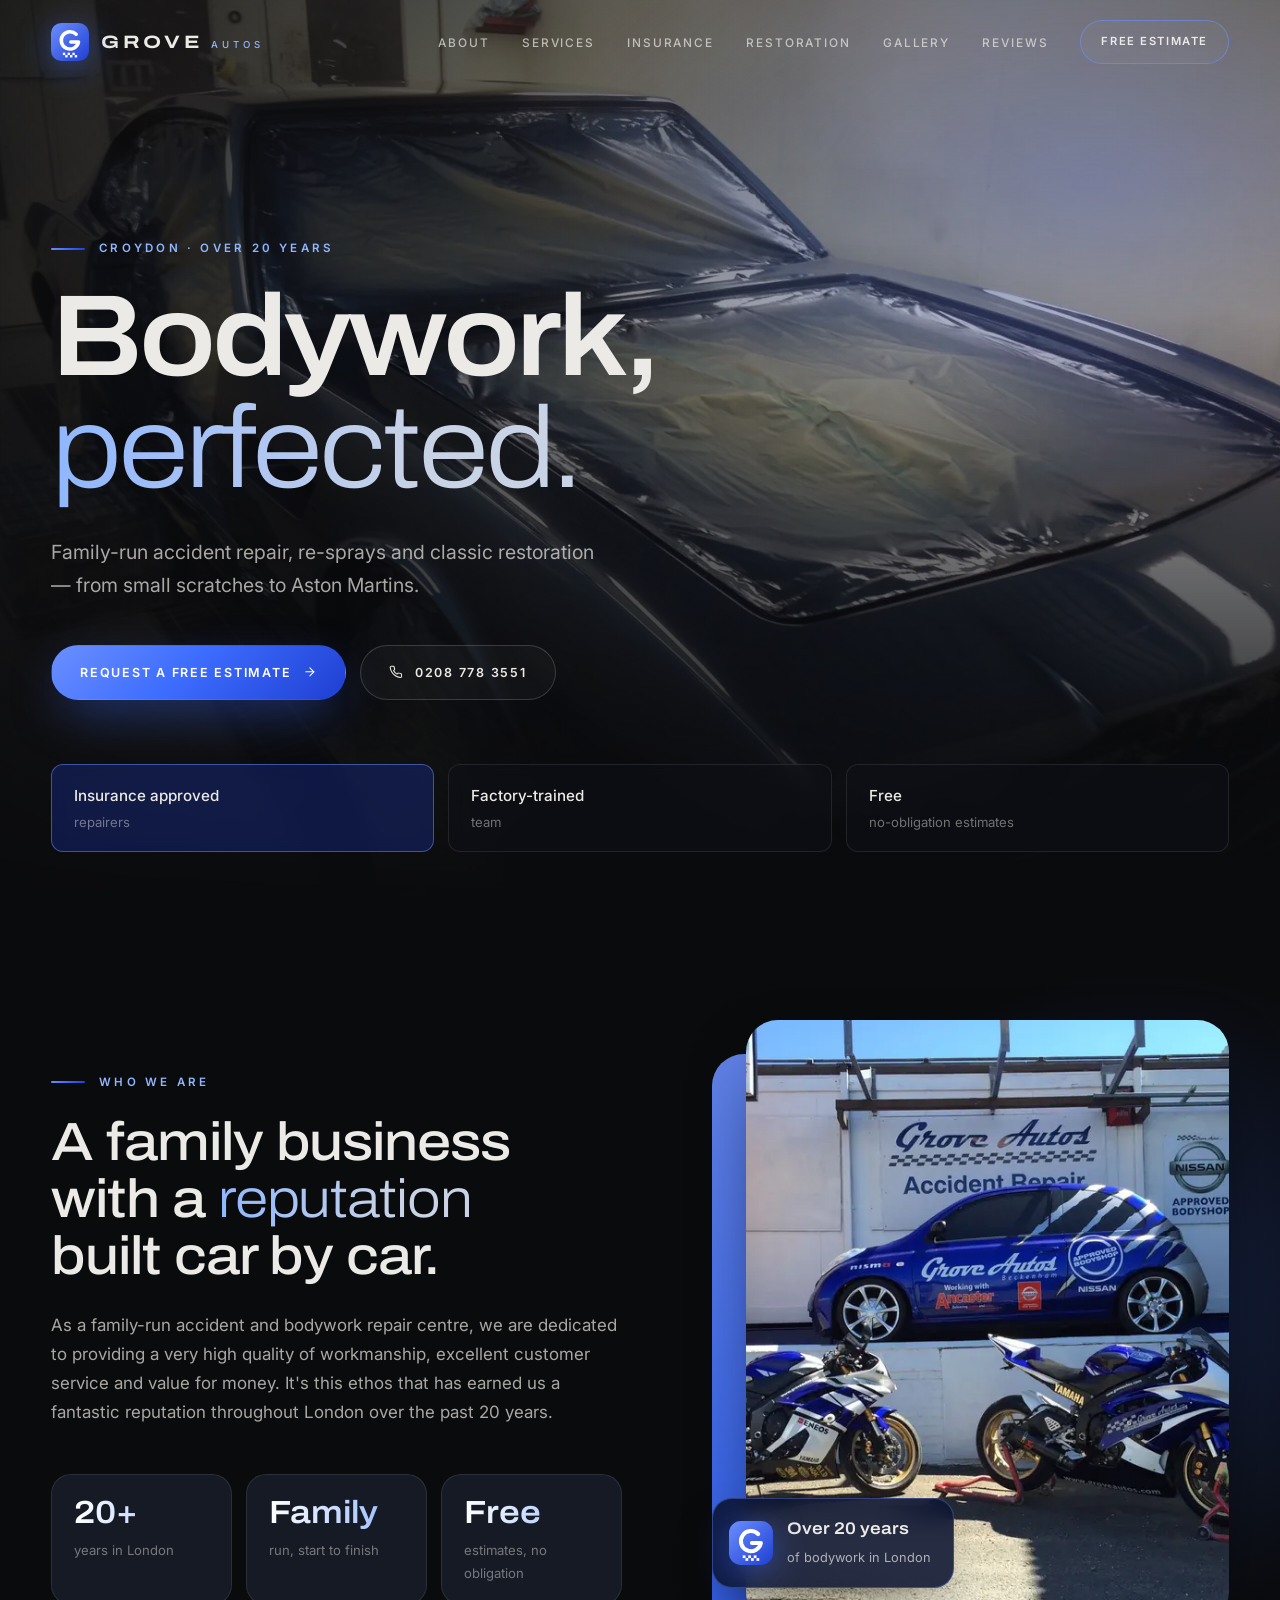
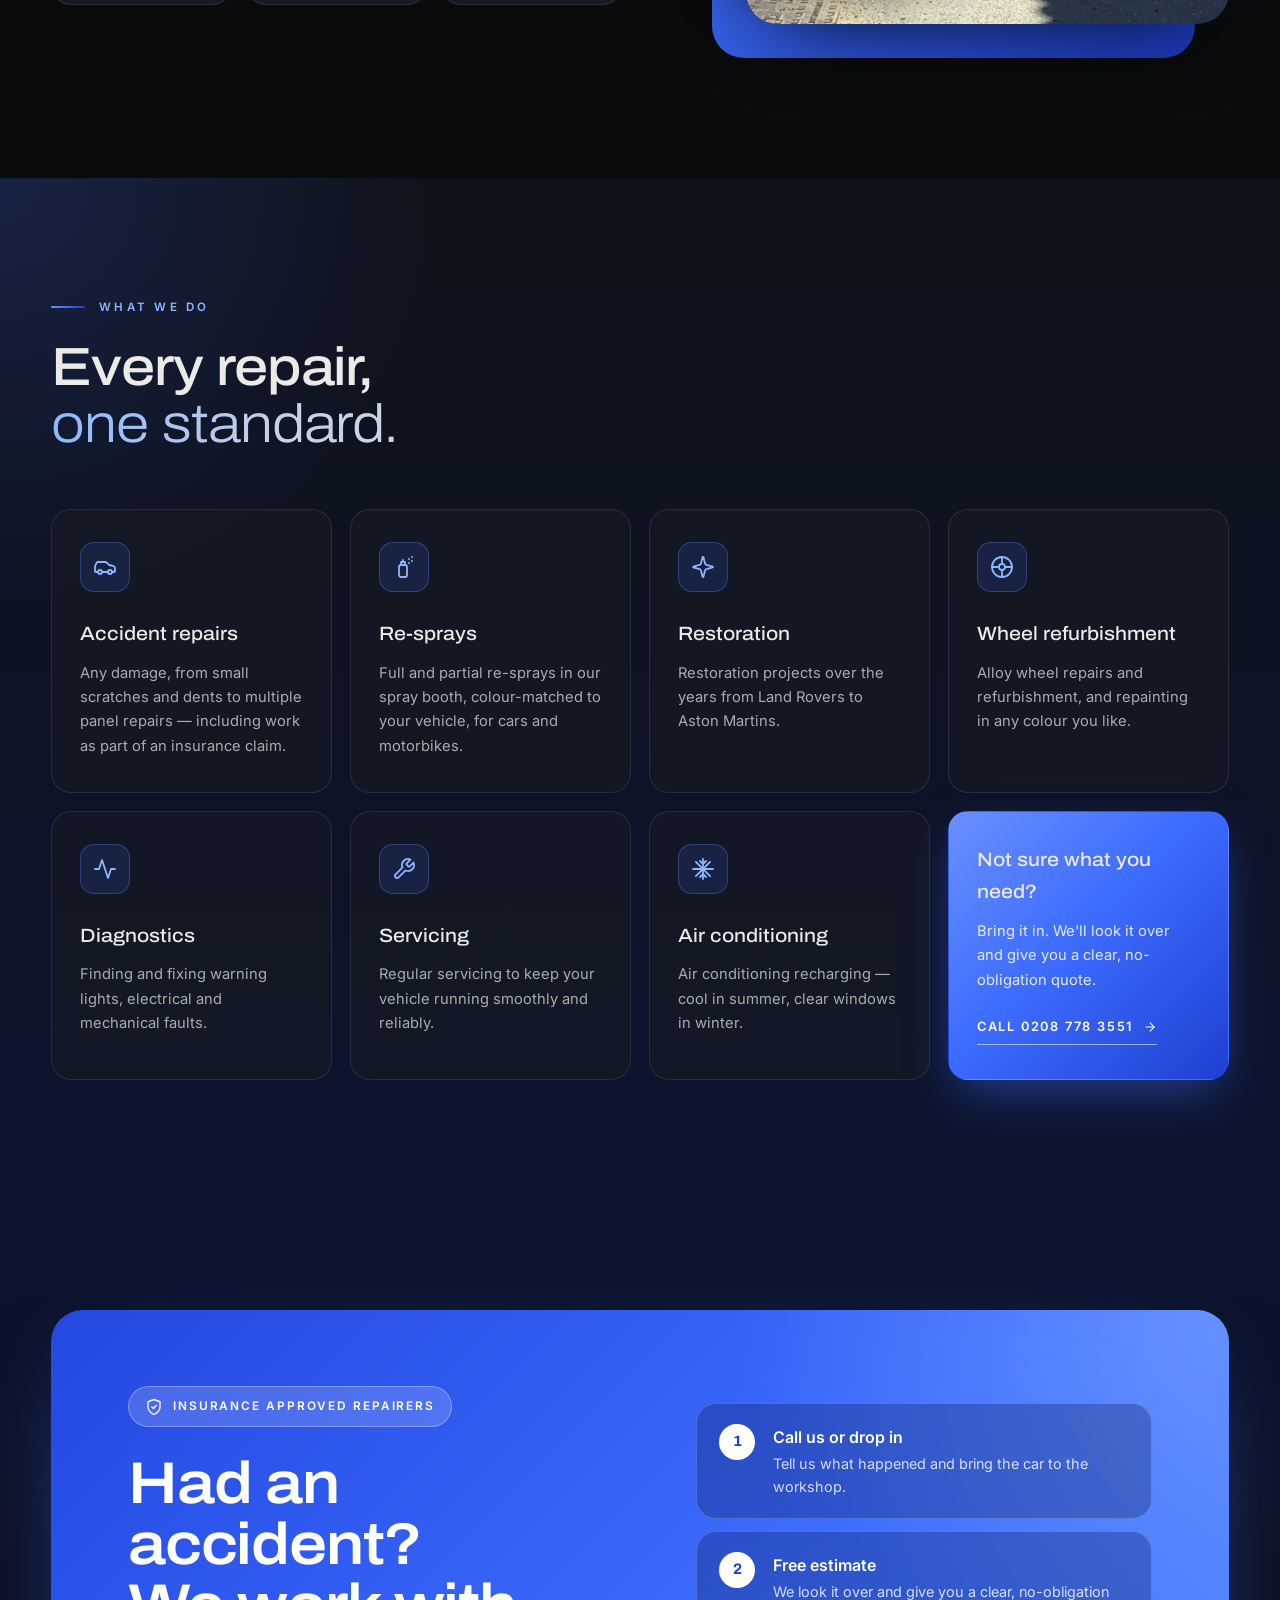
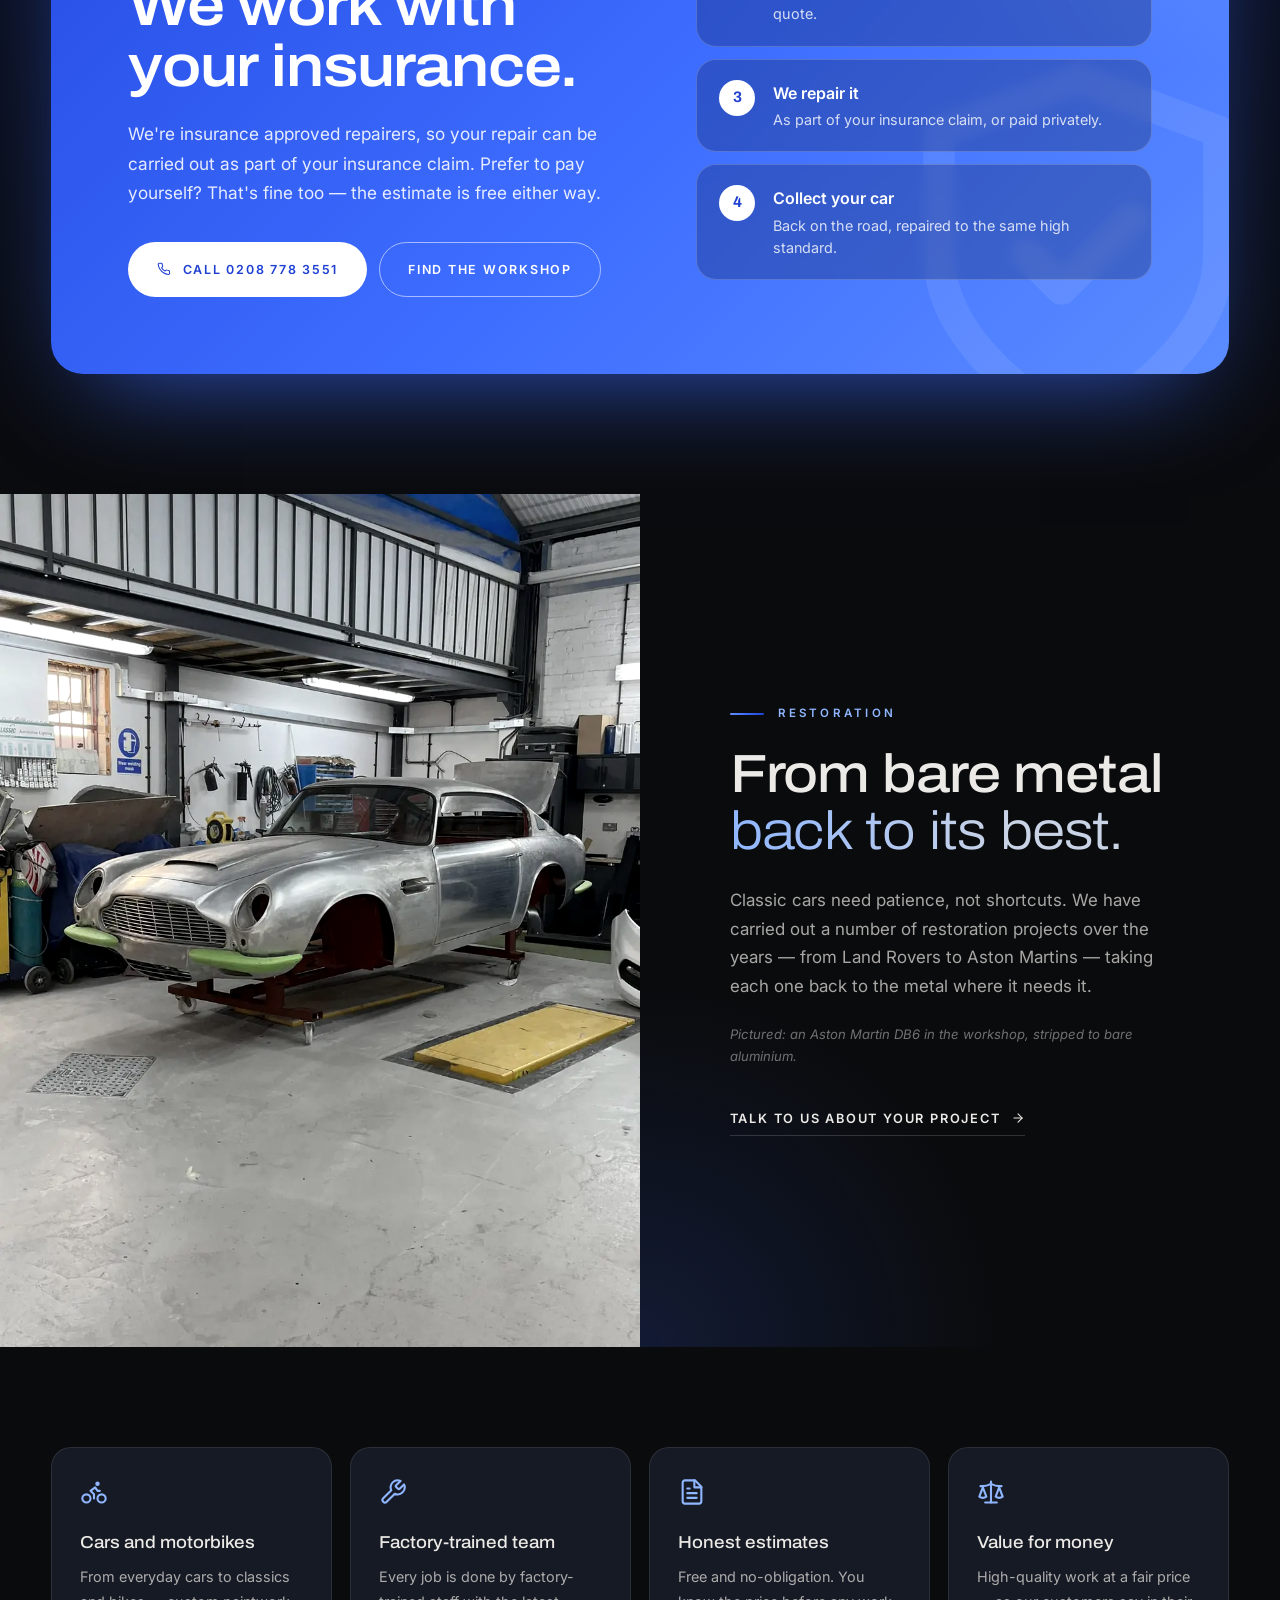
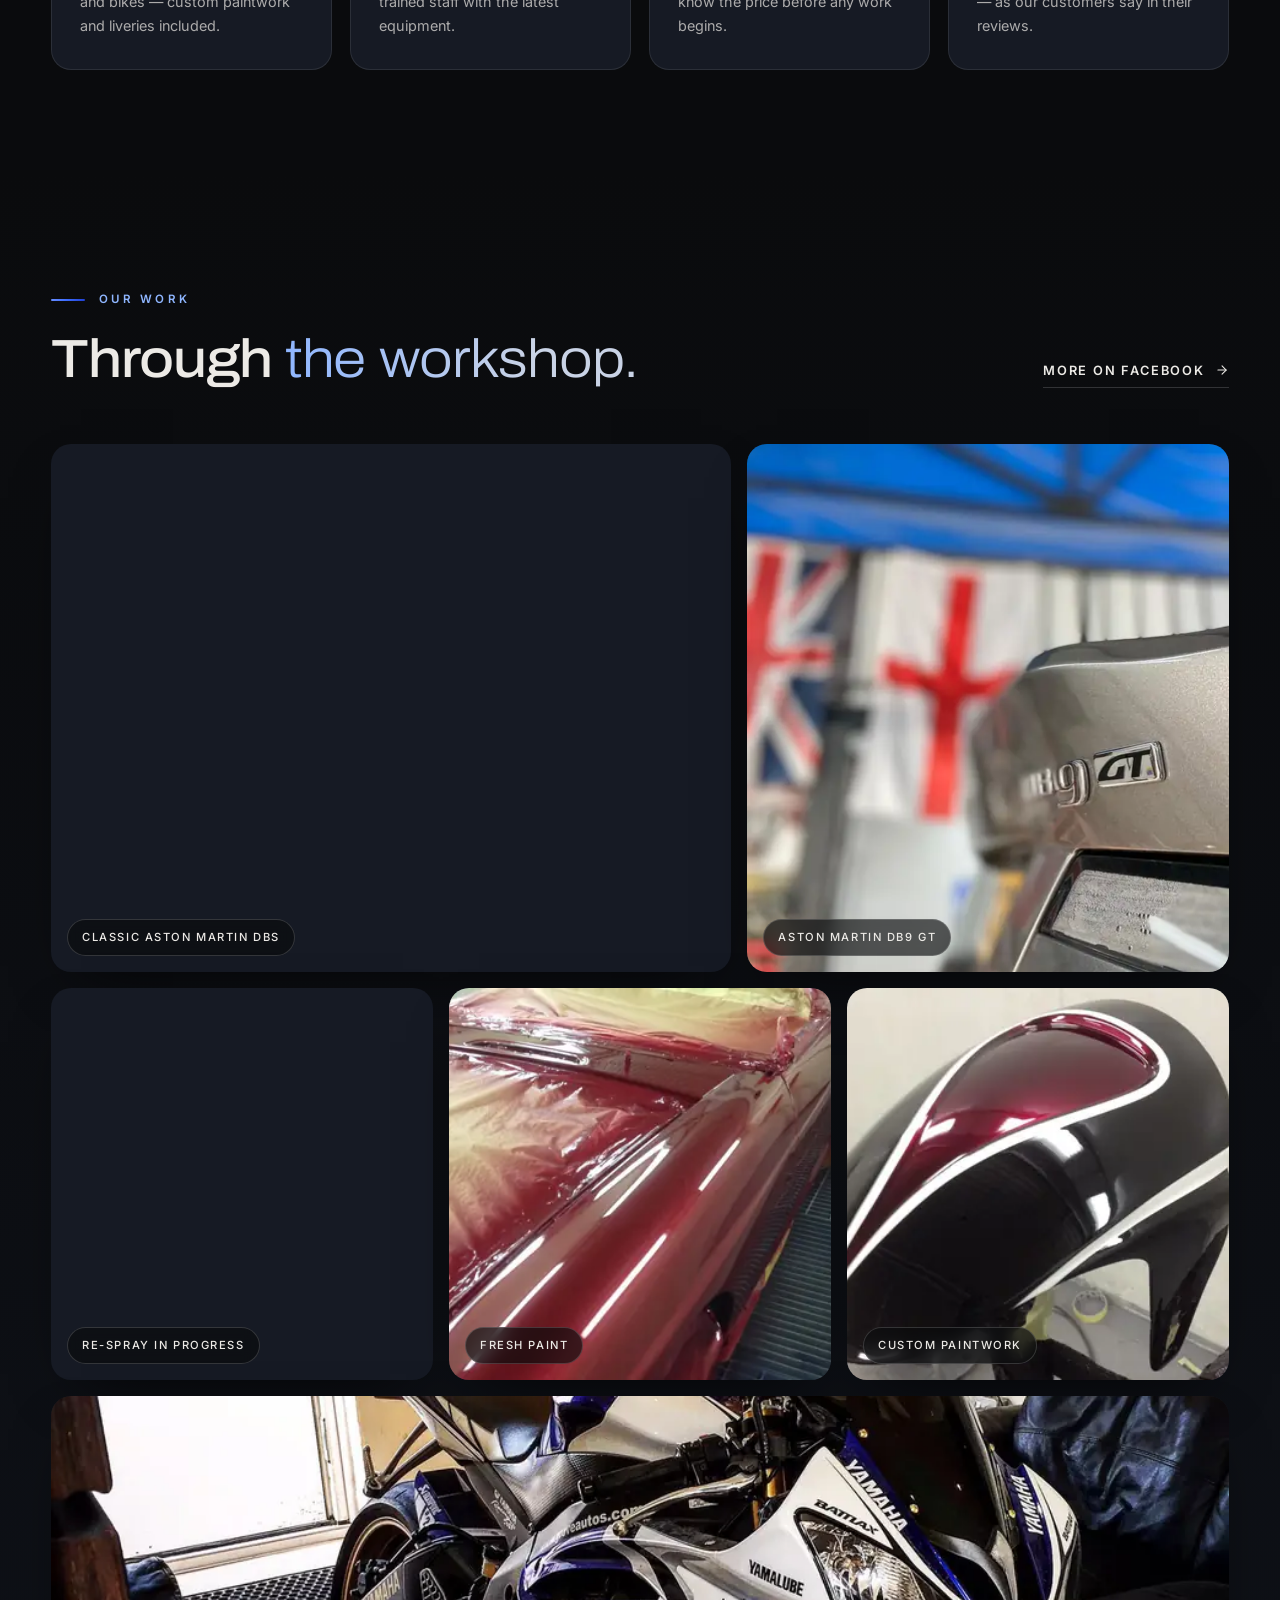
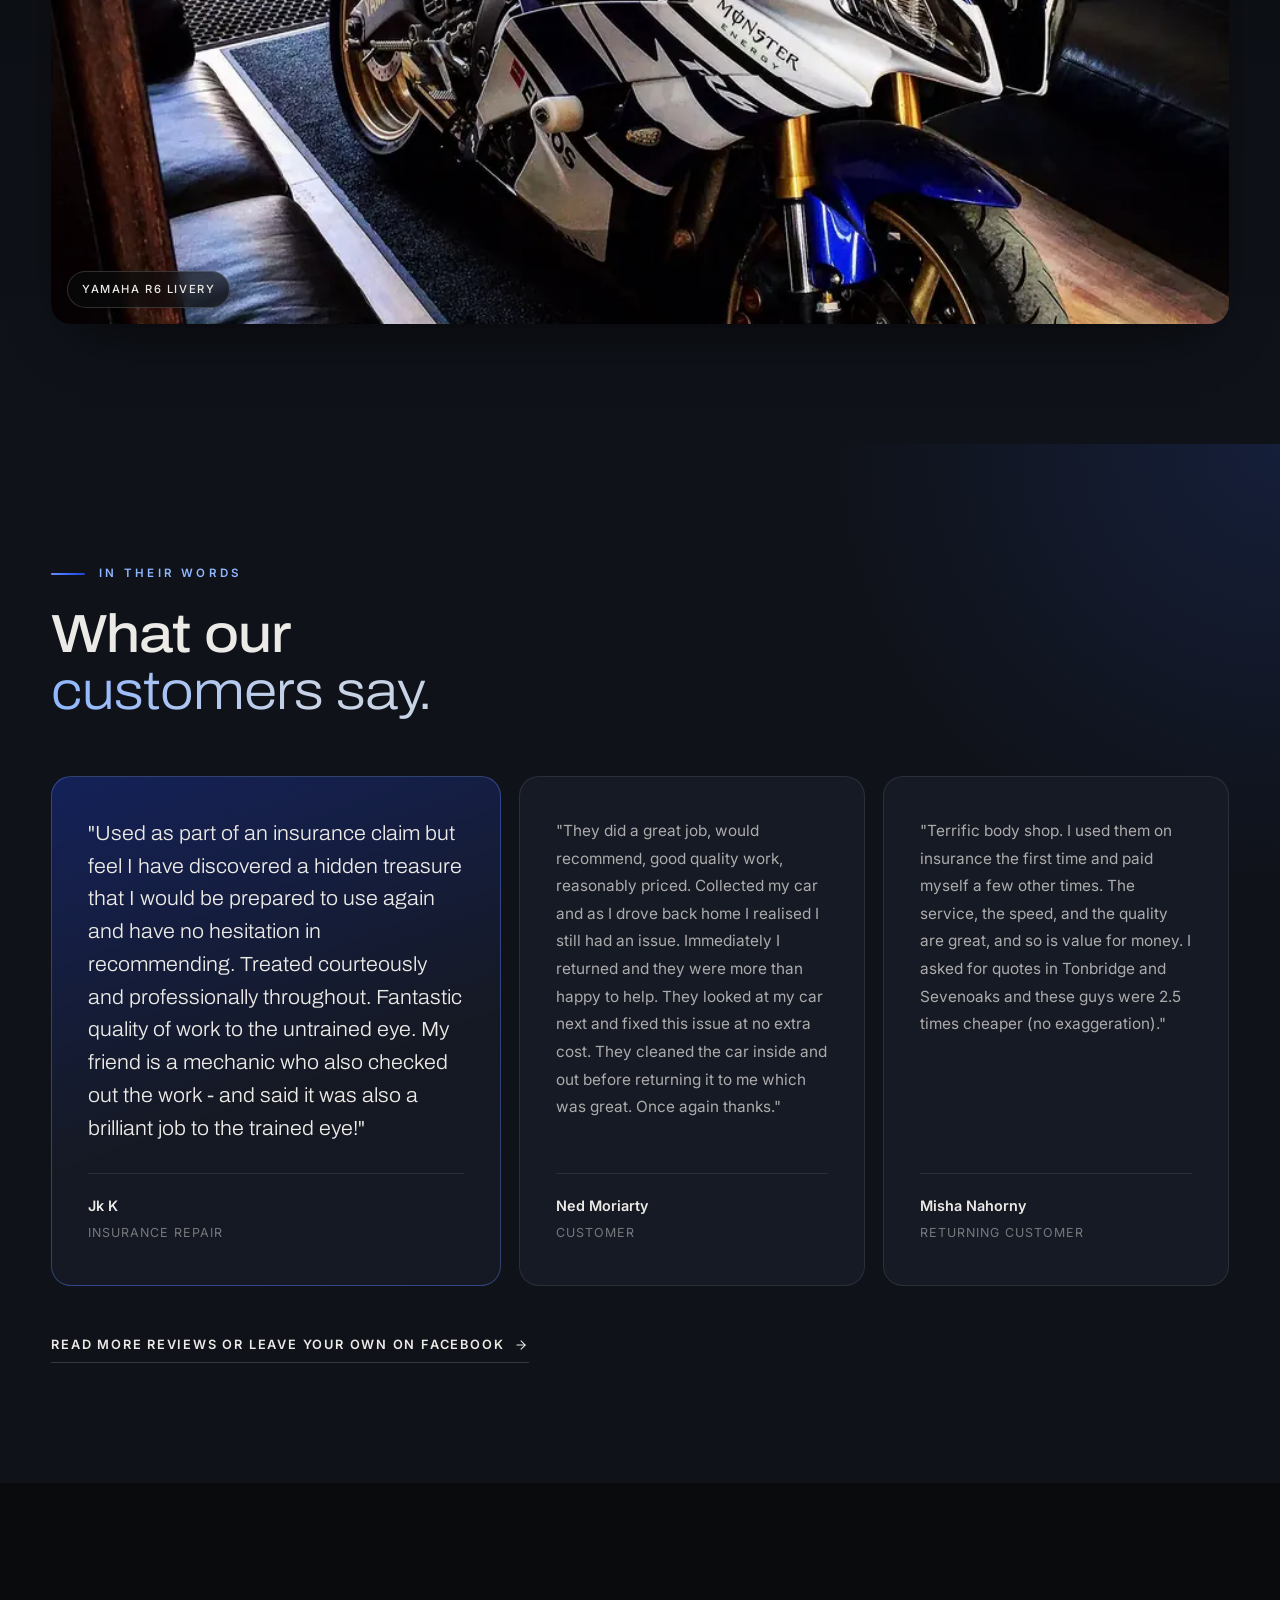
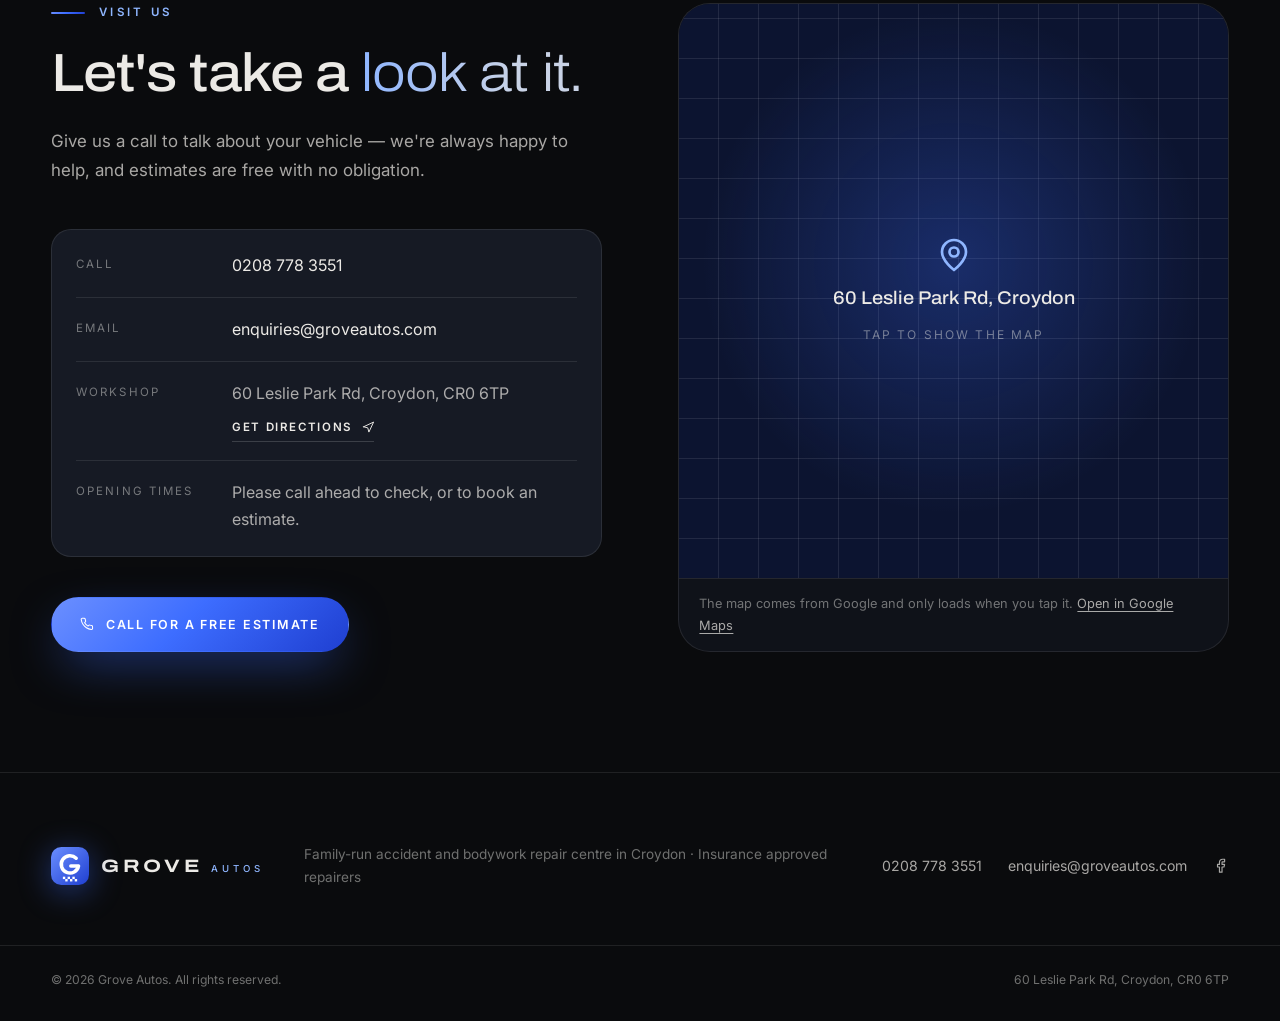
==== commit 5c6c0f27: "Designer feedback: logo, more colour, softer shapes, insurance section, wider - New logo: a G badge " ====
--- a/index.html
+++ b/index.html
@@ -130,18 +130,32 @@
     <symbol id="i-facebook" viewBox="0 0 24 24" fill="none" stroke="currentColor" stroke-width="1.8" stroke-linecap="round" stroke-linejoin="round"><path d="M18 2h-3a5 5 0 0 0-5 5v3H7v4h3v8h4v-8h3l1-4h-4V7a1 1 0 0 1 1-1h3z"/></symbol>
     <symbol id="i-pin" viewBox="0 0 24 24" fill="none" stroke="currentColor" stroke-width="1.8" stroke-linecap="round" stroke-linejoin="round"><path d="M20 10c0 6-8 12-8 12s-8-6-8-12a8 8 0 0 1 16 0z"/><circle cx="12" cy="10" r="3"/></symbol>
     <symbol id="i-route" viewBox="0 0 24 24" fill="none" stroke="currentColor" stroke-width="1.8" stroke-linecap="round" stroke-linejoin="round"><polygon points="3 11 22 2 13 21 11 13 3 11"/></symbol>
+    <symbol id="logo" viewBox="0 0 48 48">
+      <defs><linearGradient id="ga-bg" x1="0" y1="0" x2="1" y2="1"><stop offset="0" stop-color="#6b8fff"/><stop offset="1" stop-color="#1f3fd1"/></linearGradient></defs>
+      <rect width="48" height="48" rx="13" fill="url(#ga-bg)"/>
+      <path d="M31.8 14.2A11 11 0 1 0 34.8 23.9H25" fill="none" stroke="#fff" stroke-width="4.4" stroke-linecap="round" stroke-linejoin="round"/>
+      <g fill="#fff"><rect x="15" y="37.5" width="3" height="3"/><rect x="21" y="37.5" width="3" height="3"/><rect x="27" y="37.5" width="3" height="3"/><rect x="18" y="40.5" width="3" height="3"/><rect x="24" y="40.5" width="3" height="3"/><rect x="30" y="40.5" width="3" height="3"/></g>
+    </symbol>
+    <symbol id="i-car" viewBox="0 0 24 24" fill="none" stroke="currentColor" stroke-width="1.8" stroke-linecap="round" stroke-linejoin="round"><path d="M19 17h2c.6 0 1-.4 1-1v-3c0-.9-.7-1.7-1.5-1.9C18.7 10.6 16 10 16 10s-1.3-1.4-2.2-2.3c-.5-.4-1.1-.7-1.8-.7H5c-.6 0-1.1.4-1.4.9l-1.4 2.9A3.7 3.7 0 0 0 2 12v4c0 .6.4 1 1 1h2"/><circle cx="7" cy="17" r="2"/><path d="M9 17h6"/><circle cx="17" cy="17" r="2"/></symbol>
+    <symbol id="i-spray" viewBox="0 0 24 24" fill="none" stroke="currentColor" stroke-width="1.8" stroke-linecap="round" stroke-linejoin="round"><rect x="7" y="10" width="8" height="12" rx="2"/><path d="M9 10V7h4v3"/><path d="M11 7V5"/><path d="M17 4h.01"/><path d="M20 6h.01"/><path d="M17 8h.01"/><path d="M20 2h.01"/></symbol>
+    <symbol id="i-sparkle" viewBox="0 0 24 24" fill="none" stroke="currentColor" stroke-width="1.8" stroke-linecap="round" stroke-linejoin="round"><path d="M9.94 15.5A2 2 0 0 0 8.5 14.06l-6.13-1.58a.5.5 0 0 1 0-.96L8.5 9.94A2 2 0 0 0 9.94 8.5l1.58-6.13a.5.5 0 0 1 .96 0l1.58 6.13a2 2 0 0 0 1.44 1.44l6.13 1.58a.5.5 0 0 1 0 .96l-6.13 1.58a2 2 0 0 0-1.44 1.44l-1.58 6.13a.5.5 0 0 1-.96 0z"/></symbol>
+    <symbol id="i-wheel" viewBox="0 0 24 24" fill="none" stroke="currentColor" stroke-width="1.8" stroke-linecap="round" stroke-linejoin="round"><circle cx="12" cy="12" r="10"/><circle cx="12" cy="12" r="3"/><path d="M12 2v7"/><path d="M12 15v7"/><path d="M2 12h7"/><path d="M15 12h7"/></symbol>
+    <symbol id="i-pulse" viewBox="0 0 24 24" fill="none" stroke="currentColor" stroke-width="1.8" stroke-linecap="round" stroke-linejoin="round"><polyline points="22 12 18 12 15 21 9 3 6 12 2 12"/></symbol>
+    <symbol id="i-snow" viewBox="0 0 24 24" fill="none" stroke="currentColor" stroke-width="1.8" stroke-linecap="round" stroke-linejoin="round"><path d="M2 12h20"/><path d="M12 2v20"/><path d="m4.9 4.9 14.2 14.2"/><path d="m19.1 4.9-14.2 14.2"/><path d="m9 4 3 3 3-3"/><path d="m9 20 3-3 3 3"/></symbol>
+    <symbol id="i-bike" viewBox="0 0 24 24" fill="none" stroke="currentColor" stroke-width="1.8" stroke-linecap="round" stroke-linejoin="round"><circle cx="5.5" cy="17.5" r="3.5"/><circle cx="18.5" cy="17.5" r="3.5"/><path d="M15 6a1 1 0 1 0 0-2 1 1 0 0 0 0 2z"/><path d="M12 17.5V14l-3-3 4-3 2 3h2"/></symbol>
   </svg>
 
   <!-- ========== NAVBAR ========== -->
   <header class="nav" id="navbar">
     <div class="wrap nav-inner">
       <a href="#top" class="brand" aria-label="Grove Autos — home">
-        <span class="brand-name">Grove</span><span class="brand-sub">Autos</span>
+        <svg class="logo-mark" aria-hidden="true"><use href="#logo"/></svg><span class="brand-text"><span class="brand-name">Grove</span><span class="brand-sub">Autos</span></span>
       </a>
       <nav aria-label="Main">
         <ul class="nav-links" id="navLinks">
           <li><a href="#about">About</a></li>
           <li><a href="#services">Services</a></li>
+          <li><a href="#insurance">Insurance</a></li>
           <li><a href="#restoration">Restoration</a></li>
           <li><a href="#gallery">Gallery</a></li>
           <li><a href="#reviews">Reviews</a></li>
@@ -194,7 +208,10 @@
         </div>
         <figure class="about-photo reveal">
           <picture><source type="image/webp" srcset="images/opt/gallery11-480.webp 480w, images/opt/gallery11-960.webp 960w, images/opt/gallery11-1600.webp 1600w" sizes="(max-width: 900px) 100vw, 520px"><img src="images/opt/gallery11-960.jpg" srcset="images/opt/gallery11-480.jpg 480w, images/opt/gallery11-960.jpg 960w, images/opt/gallery11-1600.jpg 1600w" sizes="(max-width: 900px) 100vw, 520px" alt="The Grove Autos accident repair workshop with a branded Nissan Micra and two Yamaha R6 motorbikes" width="1600" height="1088" decoding="async" loading="lazy"></picture>
-          <figcaption>The workshop · 60 Leslie Park Rd, Croydon</figcaption>
+          <div class="about-badge">
+            <svg class="logo-mark" aria-hidden="true"><use href="#logo"/></svg>
+            <div><strong>Over 20 years</strong><span>of bodywork in London</span></div>
+          </div>
         </figure>
       </div>
     </section>
@@ -206,48 +223,72 @@
           <p class="eyebrow reveal">What we do</p>
           <h2 class="title reveal">Every repair, <em>one standard.</em></h2>
         </div>
-        <ol class="service-list">
-          <li class="reveal">
-            <span class="num">01</span>
+        <ul class="service-list">
+          <li class="service-card reveal">
+            <span class="svc-ico"><svg class="ico" aria-hidden="true"><use href="#i-car"/></svg></span>
             <h3>Accident repairs</h3>
             <p>Any damage, from small scratches and dents to multiple panel repairs — including work as part of an insurance claim.</p>
           </li>
-          <li class="reveal">
-            <span class="num">02</span>
+          <li class="service-card reveal">
+            <span class="svc-ico"><svg class="ico" aria-hidden="true"><use href="#i-spray"/></svg></span>
             <h3>Re-sprays</h3>
             <p>Full and partial re-sprays in our spray booth, colour-matched to your vehicle, for cars and motorbikes.</p>
           </li>
-          <li class="reveal">
-            <span class="num">03</span>
+          <li class="service-card reveal">
+            <span class="svc-ico"><svg class="ico" aria-hidden="true"><use href="#i-sparkle"/></svg></span>
             <h3>Restoration</h3>
             <p>Restoration projects over the years from Land Rovers to Aston Martins.</p>
           </li>
-          <li class="reveal">
-            <span class="num">04</span>
+          <li class="service-card reveal">
+            <span class="svc-ico"><svg class="ico" aria-hidden="true"><use href="#i-wheel"/></svg></span>
             <h3>Wheel refurbishment</h3>
             <p>Alloy wheel repairs and refurbishment, and repainting in any colour you like.</p>
           </li>
-          <li class="reveal">
-            <span class="num">05</span>
+          <li class="service-card reveal">
+            <span class="svc-ico"><svg class="ico" aria-hidden="true"><use href="#i-pulse"/></svg></span>
             <h3>Diagnostics</h3>
             <p>Finding and fixing warning lights, electrical and mechanical faults.</p>
           </li>
-          <li class="reveal">
-            <span class="num">06</span>
+          <li class="service-card reveal">
+            <span class="svc-ico"><svg class="ico" aria-hidden="true"><use href="#i-wrench"/></svg></span>
             <h3>Servicing</h3>
             <p>Regular servicing to keep your vehicle running smoothly and reliably.</p>
           </li>
-          <li class="reveal">
-            <span class="num">07</span>
+          <li class="service-card reveal">
+            <span class="svc-ico"><svg class="ico" aria-hidden="true"><use href="#i-snow"/></svg></span>
             <h3>Air conditioning</h3>
             <p>Air conditioning recharging — cool in summer, clear windows in winter.</p>
           </li>
-          <li class="service-cta reveal">
+          <li class="service-card service-cta reveal">
             <h3>Not sure what you need?</h3>
             <p>Bring it in. We'll look it over and give you a clear, no-obligation quote.</p>
             <a href="tel:02087783551" class="link-arrow">Call 0208 778 3551 <svg class="ico ico-go" aria-hidden="true"><use href="#i-arrow"/></svg></a>
           </li>
-        </ol>
+        </ul>
+      </div>
+    </section>
+
+    <!-- ========== INSURANCE ========== -->
+    <section class="insurance" id="insurance">
+      <div class="wrap">
+        <div class="ins-panel reveal">
+          <svg class="ins-watermark" aria-hidden="true"><use href="#i-shield"/></svg>
+          <div class="ins-text">
+            <p class="ins-badge"><svg class="ico" aria-hidden="true"><use href="#i-shield"/></svg> Insurance approved repairers</p>
+            <h2 class="ins-title">Had an accident?<br>We work with your insurance.</h2>
+            <p class="ins-lead">We're insurance approved repairers, so your repair can be carried out as part of your insurance claim. Prefer to pay yourself? That's fine too — the estimate is free either way.</p>
+            <div class="ins-actions">
+              <a href="tel:02087783551" class="btn btn-light"><svg class="ico" aria-hidden="true"><use href="#i-phone"/></svg> Call 0208 778 3551</a>
+              <a href="#contact" class="btn btn-ghost-light">Find the workshop</a>
+            </div>
+          </div>
+          <ol class="ins-steps">
+            <li><span>1</span><div><strong>Call us or drop in</strong><p>Tell us what happened and bring the car to the workshop.</p></div></li>
+            <li><span>2</span><div><strong>Free estimate</strong><p>We look it over and give you a clear, no-obligation quote.</p></div></li>
+            <li><span>3</span><div><strong>We repair it</strong><p>As part of your insurance claim, or paid privately.</p></div></li>
+            <li><span>4</span><div><strong>Collect your car</strong><p>Back on the road, repaired to the same high standard.</p></div></li>
+          </ol>
+        </div>
       </div>
     </section>
 
@@ -269,9 +310,9 @@
     <section class="section why">
       <div class="wrap why-grid">
         <div class="why-item reveal">
-          <svg class="ico" aria-hidden="true"><use href="#i-shield"/></svg>
-          <h3>Insurance approved</h3>
-          <p>We're insurance approved repairers, so your repair can be carried out as part of your claim.</p>
+          <svg class="ico" aria-hidden="true"><use href="#i-bike"/></svg>
+          <h3>Cars and motorbikes</h3>
+          <p>From everyday cars to classics and bikes — custom paintwork and liveries included.</p>
         </div>
         <div class="why-item reveal">
           <svg class="ico" aria-hidden="true"><use href="#i-wrench"/></svg>
@@ -399,7 +440,7 @@
   <footer class="footer">
     <div class="wrap footer-inner">
       <a href="#top" class="brand" aria-label="Back to top">
-        <span class="brand-name">Grove</span><span class="brand-sub">Autos</span>
+        <svg class="logo-mark" aria-hidden="true"><use href="#logo"/></svg><span class="brand-text"><span class="brand-name">Grove</span><span class="brand-sub">Autos</span></span>
       </a>
       <p class="footer-tag">Family-run accident and bodywork repair centre in Croydon · Insurance approved repairers</p>
       <div class="footer-links">
--- a/css/style.css
+++ b/css/style.css
@@ -1,24 +1,34 @@
 /* ==========================================================================
-   Grove Autos — dark, refined "prestige workshop" look
+   Grove Autos — dark "prestige workshop" look, with the garage's blue
    All colours and fonts live here, so the whole look can be tuned in one place.
    ========================================================================== */
 :root {
   --ink:      #0a0b0d;   /* page background */
-  --ink-2:    #111318;   /* alternate sections */
-  --ink-3:    #181b22;   /* cards */
+  --ink-2:    #0f1219;   /* alternate sections */
+  --ink-3:    #161a24;   /* cards */
+  --navy:     #0c1430;   /* deep blue sections */
+  --navy-2:   #13204a;
   --line:     rgba(255, 255, 255, 0.09);
   --line-2:   rgba(255, 255, 255, 0.16);
   --text:     #eceae6;   /* warm off-white */
-  --text-2:   rgba(236, 234, 230, 0.68);
-  --text-3:   rgba(236, 234, 230, 0.42);
-  --blue:     #3d6dff;   /* the garage's blue, used sparingly */
-  --blue-2:   #5f87ff;
+  --text-2:   rgba(236, 234, 230, 0.70);
+  --text-3:   rgba(236, 234, 230, 0.45);
+  --blue:     #3d6dff;   /* the garage's blue */
+  --blue-2:   #6b8fff;
+  --blue-3:   #1f3fd1;
+  --sky:      #8fb6ff;
   --silver:   #b9c0c9;
+  --grad:     linear-gradient(135deg, #6b8fff 0%, #3d6dff 45%, #1f3fd1 100%);
+  --glow:     0 18px 50px -12px rgba(61, 109, 255, 0.55);
 
   --display: 'Archivo', 'Inter', system-ui, sans-serif;
   --sans:    'Inter', system-ui, -apple-system, sans-serif;
 
-  --wrap: 1200px;
+  --wrap: 1360px;
+  --gutter: clamp(20px, 4vw, 56px);
+  --r-sm: 12px;
+  --r:    20px;
+  --r-lg: 32px;
   --ease: cubic-bezier(0.22, 1, 0.36, 1);
 }
 
@@ -32,6 +42,7 @@
   font-size: 16px;
   line-height: 1.7;
   -webkit-font-smoothing: antialiased;
+  overflow-x: hidden;
 }
 img { display: block; max-width: 100%; }
 picture { display: contents; }   /* <picture> wrappers don't change the layout; the <img> inside is styled as before */
@@ -40,8 +51,13 @@
 ul, ol { list-style: none; }
 ::selection { background: var(--blue); color: #fff; }
 
-.wrap { width: 100%; max-width: var(--wrap); margin: 0 auto; padding: 0 28px; }
-.section { padding: 130px 0; }
+.wrap { width: 100%; max-width: var(--wrap); margin: 0 auto; padding: 0 var(--gutter); }
+.section { padding: 120px 0; position: relative; }
+
+/* Built-in line icons (see the <symbol>s at the top of index.html) */
+.ico { width: 1.1em; height: 1.1em; flex-shrink: 0; vertical-align: -0.15em; }
+.btn .ico, .link-arrow .ico { transition: transform .35s var(--ease); }
+.btn:hover .ico-go, .link-arrow:hover .ico { transform: translateX(3px); }
 
 /* ---------- Type ---------- */
 .eyebrow {
@@ -52,10 +68,10 @@
   font-weight: 600;
   letter-spacing: 0.28em;
   text-transform: uppercase;
-  color: var(--silver);
+  color: var(--sky);
   margin-bottom: 22px;
 }
-.eyebrow::before { content: ""; width: 34px; height: 1px; background: var(--blue); }
+.eyebrow::before { content: ""; width: 34px; height: 2px; border-radius: 2px; background: var(--grad); }
 
 .title, .hero-title {
   font-family: var(--display);
@@ -63,15 +79,19 @@
   font-weight: 500;
   letter-spacing: -0.02em;
   line-height: 1.06;
-}
-.title { font-size: clamp(2.1rem, 4.4vw, 3.4rem); max-width: 16ch; }
+  text-wrap: balance;
+}
+.title { font-size: clamp(2.1rem, 4.2vw, 3.5rem); max-width: 18ch; }
 .title em, .hero-title em {
   font-style: normal;
-  color: var(--silver);
   font-weight: 300;
-}
-.lead { color: var(--text-2); font-size: 1.06rem; max-width: 58ch; margin-top: 26px; }
-.section-head { margin-bottom: 64px; }
+  background: linear-gradient(90deg, var(--sky) 0%, #c9d3e6 70%);
+  -webkit-background-clip: text;
+  background-clip: text;
+  color: transparent;
+}
+.lead { color: var(--text-2); font-size: 1.06rem; max-width: 60ch; margin-top: 26px; }
+.section-head { margin-bottom: 56px; }
 .section-head.split { display: flex; align-items: flex-end; justify-content: space-between; gap: 24px; flex-wrap: wrap; }
 
 /* ---------- Buttons & links ---------- */
@@ -79,24 +99,23 @@
   display: inline-flex;
   align-items: center;
   gap: 12px;
-  padding: 16px 30px;
+  padding: 16px 28px;
   border: 1px solid transparent;
-  border-radius: 2px;
+  border-radius: 999px;
   font-size: 0.78rem;
   font-weight: 600;
-  letter-spacing: 0.16em;
+  letter-spacing: 0.14em;
   text-transform: uppercase;
-  transition: background .35s var(--ease), border-color .35s var(--ease), color .35s var(--ease), transform .35s var(--ease);
-}
-/* Built-in line icons (see the <symbol>s at the top of index.html) */
-.ico { width: 1.1em; height: 1.1em; flex-shrink: 0; vertical-align: -0.15em; }
-.btn .ico { transition: transform .35s var(--ease); }
-.btn:hover .ico-go, .link-arrow:hover .ico { transform: translateX(3px); }
-.link-arrow .ico { transition: transform .35s var(--ease); }
-.btn-primary { background: var(--text); color: var(--ink); }
-.btn-primary:hover { background: #fff; }
-.btn-ghost { border-color: var(--line-2); color: var(--text); }
-.btn-ghost:hover { border-color: var(--text); }
+  transition: background .35s var(--ease), border-color .35s var(--ease), color .35s var(--ease), transform .35s var(--ease), box-shadow .35s var(--ease);
+}
+.btn-primary { background: var(--grad); color: #fff; box-shadow: var(--glow); }
+.btn-primary:hover { transform: translateY(-2px); box-shadow: 0 22px 60px -12px rgba(61, 109, 255, 0.75); }
+.btn-ghost { border-color: var(--line-2); color: var(--text); background: rgba(255,255,255,0.03); }
+.btn-ghost:hover { border-color: var(--blue-2); background: rgba(61,109,255,0.12); }
+.btn-light { background: #fff; color: var(--blue-3); }
+.btn-light:hover { transform: translateY(-2px); box-shadow: 0 16px 40px -14px rgba(0,0,0,.5); }
+.btn-ghost-light { border-color: rgba(255,255,255,.55); color: #fff; }
+.btn-ghost-light:hover { background: rgba(255,255,255,.14); border-color: #fff; }
 .btn-sm { padding: 11px 20px; font-size: 0.7rem; }
 
 .link-arrow {
@@ -110,26 +129,29 @@
   color: var(--text);
   padding-bottom: 6px;
   border-bottom: 1px solid var(--line-2);
-  transition: border-color .35s var(--ease), gap .35s var(--ease);
-}
-.link-arrow:hover { border-color: var(--blue); gap: 14px; }
-
-/* ---------- Brand wordmark ---------- */
-.brand { display: inline-flex; align-items: baseline; gap: 10px; }
+  transition: border-color .35s var(--ease), gap .35s var(--ease), color .35s var(--ease);
+}
+.link-arrow:hover { border-color: var(--blue-2); color: var(--sky); gap: 14px; }
+.link-arrow.small { font-size: 0.72rem; margin-top: 10px; padding-bottom: 4px; }
+
+/* ---------- Logo & wordmark ---------- */
+.brand { display: inline-flex; align-items: center; gap: 12px; }
+.logo-mark { width: 38px; height: 38px; flex-shrink: 0; filter: drop-shadow(0 6px 16px rgba(61,109,255,.45)); }
+.brand-text { display: inline-flex; align-items: baseline; gap: 9px; }
 .brand-name {
   font-family: var(--display);
   font-stretch: 125%;
   font-weight: 700;
-  font-size: 1.15rem;
+  font-size: 1.12rem;
   letter-spacing: 0.2em;
   text-transform: uppercase;
 }
 .brand-sub {
-  font-size: 0.62rem;
+  font-size: 0.6rem;
   font-weight: 500;
   letter-spacing: 0.42em;
   text-transform: uppercase;
-  color: var(--silver);
+  color: var(--sky);
 }
 
 /* ---------- Navbar ---------- */
@@ -141,13 +163,13 @@
   border-bottom: 1px solid transparent;
 }
 .nav.scrolled {
-  background: rgba(10, 11, 13, 0.82);
+  background: rgba(10, 11, 13, 0.8);
   backdrop-filter: blur(14px);
   -webkit-backdrop-filter: blur(14px);
   border-color: var(--line);
 }
 .nav-inner { height: 84px; display: flex; align-items: center; justify-content: space-between; }
-.nav-links { display: flex; align-items: center; gap: 34px; }
+.nav-links { display: flex; align-items: center; gap: 32px; }
 .nav-links a:not(.btn) {
   position: relative;
   font-size: 0.74rem;
@@ -161,17 +183,19 @@
   content: "";
   position: absolute;
   left: 0; right: 0; bottom: -8px;
-  height: 1px;
-  background: var(--blue);
+  height: 2px;
+  border-radius: 2px;
+  background: var(--grad);
   transform: scaleX(0);
   transition: transform .35s var(--ease);
 }
 .nav-links a:not(.btn):hover, .nav-links a.active { color: var(--text); }
 .nav-links a:not(.btn):hover::after, .nav-links a.active::after { transform: scaleX(1); }
+.nav-links .btn-ghost { border-color: rgba(107,143,255,.6); }
 
 .nav-toggle { display: none; background: none; border: 0; width: 34px; height: 34px; cursor: pointer; position: relative; }
 .nav-toggle span {
-  position: absolute; left: 5px; right: 5px; height: 1px; background: var(--text);
+  position: absolute; left: 5px; right: 5px; height: 1.5px; background: var(--text);
   transition: transform .35s var(--ease), top .35s var(--ease);
 }
 .nav-toggle span:first-child { top: 13px; }
@@ -195,204 +219,349 @@
   width: 100%; height: 100%;
   object-fit: cover;
   object-position: center 40%;
-  filter: saturate(0.75) contrast(1.05);
+  filter: saturate(0.9) contrast(1.05);
   animation: hero-zoom 14s var(--ease) both;
 }
 .hero-media::after {
   content: "";
   position: absolute; inset: 0;
   background:
-    linear-gradient(180deg, rgba(10,11,13,.55) 0%, rgba(10,11,13,.25) 35%, rgba(10,11,13,.92) 88%, var(--ink) 100%),
+    radial-gradient(ellipse 60% 50% at 85% 20%, rgba(61,109,255,.28), transparent 70%),
+    linear-gradient(180deg, rgba(10,11,13,.5) 0%, rgba(10,11,13,.2) 35%, rgba(10,11,13,.9) 88%, var(--ink) 100%),
     linear-gradient(90deg, rgba(10,11,13,.85) 0%, rgba(10,11,13,.1) 70%);
 }
 @keyframes hero-zoom { from { transform: scale(1.08); } to { transform: scale(1); } }
 
-.hero-content { margin-bottom: 72px; }
-.hero-title { font-size: clamp(3.2rem, 9vw, 7.4rem); font-weight: 600; letter-spacing: -0.035em; line-height: 0.98; }
-.hero-lead { color: var(--text-2); font-size: clamp(1.02rem, 1.6vw, 1.2rem); max-width: 44ch; margin-top: 30px; }
+.hero-content { margin-bottom: 64px; }
+.hero-title { font-size: clamp(3.2rem, 9vw, 7.8rem); font-weight: 600; letter-spacing: -0.035em; line-height: 0.98; }
+.hero-lead { color: var(--text-2); font-size: clamp(1.02rem, 1.6vw, 1.22rem); max-width: 46ch; margin-top: 30px; }
 .hero-actions { display: flex; flex-wrap: wrap; gap: 14px; margin-top: 42px; }
 
 .hero-facts {
   display: grid;
   grid-template-columns: repeat(3, 1fr);
-  border-top: 1px solid var(--line-2);
+  gap: 14px;
 }
 .hero-facts li {
-  padding: 24px 24px 0 0;
+  padding: 18px 22px;
   font-size: 0.82rem;
   color: var(--text-3);
-}
-.hero-facts li + li { padding-left: 24px; border-left: 1px solid var(--line); }
+  border: 1px solid var(--line);
+  border-radius: var(--r-sm);
+  background: rgba(15, 18, 25, 0.55);
+  backdrop-filter: blur(8px);
+  -webkit-backdrop-filter: blur(8px);
+}
+.hero-facts li:first-child { border-color: rgba(107,143,255,.5); background: rgba(31,63,209,.28); }
 .hero-facts span { display: block; color: var(--text); font-weight: 500; font-size: 0.95rem; margin-bottom: 2px; }
 
 /* ---------- About ---------- */
-.about-grid { display: grid; grid-template-columns: 1.05fr 0.95fr; gap: 90px; align-items: center; }
+.about { overflow: hidden; }
+.about::before {
+  content: "";
+  position: absolute; z-index: -1;
+  width: 720px; height: 720px; right: -220px; top: 40px;
+  background: radial-gradient(circle, rgba(61,109,255,.22), transparent 65%);
+}
+.about-grid { display: grid; grid-template-columns: 1.05fr 0.95fr; gap: clamp(48px, 7vw, 110px); align-items: center; }
 .figures {
   display: grid;
   grid-template-columns: repeat(3, 1fr);
-  margin-top: 56px;
-  border-top: 1px solid var(--line);
-}
-.figures div { padding-top: 24px; }
+  gap: 14px;
+  margin-top: 48px;
+}
+.figures div {
+  padding: 22px 22px 20px;
+  border-radius: var(--r);
+  background: var(--ink-3);
+  border: 1px solid var(--line);
+}
 .figures dt {
   font-family: var(--display);
   font-stretch: 112%;
-  font-weight: 500;
+  font-weight: 600;
   font-size: 2rem;
   line-height: 1;
+  background: linear-gradient(90deg, #fff, var(--sky));
+  -webkit-background-clip: text; background-clip: text; color: transparent;
 }
 .figures dd { color: var(--text-3); font-size: 0.82rem; margin-top: 10px; }
-.about-photo { position: relative; }
-.about-photo img { width: 100%; aspect-ratio: 4 / 5; object-fit: cover; filter: saturate(0.85); }
+.about-photo { position: relative; padding: 0 0 34px 34px; }
+.about-photo img {
+  width: 100%; aspect-ratio: 4 / 5; object-fit: cover;
+  border-radius: var(--r-lg);
+  box-shadow: 0 30px 80px -30px rgba(0,0,0,.8);
+}
 .about-photo::before {
   content: "";
-  position: absolute; inset: 18px -18px -18px 18px;
-  border: 1px solid var(--line-2);
+  position: absolute; inset: 34px 34px 0 0;
+  border-radius: var(--r-lg);
+  background: var(--grad);
+  opacity: .9;
   z-index: -1;
 }
-.about-photo figcaption {
-  margin-top: 30px;
-  font-size: 0.72rem;
-  letter-spacing: 0.16em;
-  text-transform: uppercase;
-  color: var(--text-3);
-}
+.about-badge {
+  position: absolute; left: 0; bottom: 70px;  /* overlaps the photo's bottom-left corner */
+  display: flex; align-items: center; gap: 14px;
+  padding: 16px 22px 16px 16px;
+  border-radius: var(--r);
+  background: rgba(12, 20, 48, 0.88);
+  border: 1px solid rgba(107,143,255,.35);
+  backdrop-filter: blur(10px);
+  -webkit-backdrop-filter: blur(10px);
+  box-shadow: 0 20px 50px -20px rgba(0,0,0,.7);
+}
+.about-badge .logo-mark { width: 44px; height: 44px; }
+.about-badge strong { display: block; font-family: var(--display); font-stretch: 110%; font-weight: 600; font-size: 1.05rem; }
+.about-badge span { font-size: 0.8rem; color: var(--text-2); }
 
 /* ---------- Services ---------- */
-.services { background: var(--ink-2); }
+.services {
+  background:
+    radial-gradient(ellipse 50% 60% at 0% 0%, rgba(61,109,255,.18), transparent 70%),
+    linear-gradient(180deg, var(--ink-2), var(--navy));
+}
 .service-list {
   display: grid;
   grid-template-columns: repeat(4, 1fr);
-  border-top: 1px solid var(--line);
-  border-left: 1px solid var(--line);
-}
-.service-list li {
-  padding: 40px 32px 46px;
-  border-right: 1px solid var(--line);
-  border-bottom: 1px solid var(--line);
-  transition: background .45s var(--ease);
-}
-.service-list li:hover { background: var(--ink-3); }
-.service-list .num {
-  display: block;
-  font-family: var(--display);
-  font-size: 0.8rem;
-  letter-spacing: 0.1em;
-  color: var(--blue-2);
-  margin-bottom: 46px;
-}
-.service-list h3 {
+  gap: 18px;
+}
+.service-card {
+  position: relative;
+  padding: 32px 28px 34px;
+  border-radius: var(--r);
+  background: rgba(22, 26, 36, 0.75);
+  border: 1px solid var(--line);
+  transition: transform .45s var(--ease), border-color .45s var(--ease), background .45s var(--ease), box-shadow .45s var(--ease);
+}
+.service-card:hover {
+  transform: translateY(-4px);
+  border-color: rgba(107,143,255,.45);
+  background: rgba(27, 36, 66, 0.85);
+  box-shadow: 0 24px 60px -28px rgba(61,109,255,.6);
+}
+.svc-ico {
+  display: grid; place-items: center;
+  width: 50px; height: 50px;
+  border-radius: 14px;
+  margin-bottom: 26px;
+  background: rgba(61,109,255,.14);
+  border: 1px solid rgba(107,143,255,.28);
+  color: var(--sky);
+}
+.svc-ico .ico { width: 24px; height: 24px; }
+.service-card h3 {
   font-family: var(--display);
   font-stretch: 110%;
   font-weight: 500;
-  font-size: 1.22rem;
-  margin-bottom: 12px;
-}
-.service-list p { color: var(--text-2); font-size: 0.92rem; line-height: 1.65; }
-.service-list .service-cta { background: var(--blue); }
-.service-list .service-cta:hover { background: #3462f2; }
-.service-cta h3 { margin-top: 0; }
-.service-cta p { color: rgba(255,255,255,.82); margin-bottom: 28px; }
-.service-cta .link-arrow { border-color: rgba(255,255,255,.5); }
-.service-cta .link-arrow:hover { border-color: #fff; }
+  font-size: 1.2rem;
+  margin-bottom: 10px;
+}
+.service-card p { color: var(--text-2); font-size: 0.92rem; line-height: 1.65; }
+.service-cta {
+  background: var(--grad);
+  border-color: transparent;
+  display: flex; flex-direction: column; justify-content: flex-end;
+  box-shadow: var(--glow);
+}
+.service-cta:hover { background: var(--grad); border-color: transparent; }
+.service-cta p { color: rgba(255,255,255,.86); margin-bottom: 24px; }
+.service-cta .link-arrow { border-color: rgba(255,255,255,.55); color: #fff; align-self: flex-start; }
+.service-cta .link-arrow:hover { border-color: #fff; color: #fff; }
+
+/* ---------- Insurance (big selling point) ---------- */
+.insurance { padding: 110px 0 120px; background: linear-gradient(180deg, var(--navy), var(--ink)); }
+.ins-panel {
+  position: relative;
+  overflow: hidden;
+  display: grid;
+  grid-template-columns: 1.05fr 0.95fr;
+  gap: clamp(36px, 5vw, 72px);
+  align-items: center;
+  padding: clamp(40px, 6vw, 80px);
+  border-radius: var(--r-lg);
+  background:
+    radial-gradient(ellipse 70% 90% at 100% 0%, rgba(143,182,255,.45), transparent 60%),
+    linear-gradient(135deg, #2448e0 0%, #3d6dff 55%, #5b8cff 100%);
+  box-shadow: 0 40px 100px -40px rgba(61,109,255,.75);
+  color: #fff;
+}
+.ins-watermark {
+  position: absolute; right: -60px; bottom: -90px;
+  width: 420px; height: 420px;
+  color: rgba(255,255,255,.08);
+  stroke-width: 1.2;
+  pointer-events: none;
+}
+.ins-text, .ins-steps { position: relative; }
+.ins-badge {
+  display: inline-flex; align-items: center; gap: 10px;
+  padding: 9px 16px;
+  border-radius: 999px;
+  background: rgba(255,255,255,.16);
+  border: 1px solid rgba(255,255,255,.3);
+  font-size: 0.74rem; font-weight: 600; letter-spacing: 0.16em; text-transform: uppercase;
+}
+.ins-badge .ico { width: 18px; height: 18px; }
+.ins-title {
+  font-family: var(--display);
+  font-stretch: 112%;
+  font-weight: 600;
+  font-size: clamp(2.2rem, 4.6vw, 3.8rem);
+  line-height: 1.04;
+  letter-spacing: -0.02em;
+  margin-top: 26px;
+  text-wrap: balance;
+}
+.ins-lead { margin-top: 22px; font-size: 1.08rem; color: rgba(255,255,255,.88); max-width: 50ch; }
+.ins-actions { display: flex; flex-wrap: wrap; gap: 12px; margin-top: 34px; }
+.ins-steps { display: grid; gap: 12px; }
+.ins-steps li {
+  display: flex; gap: 18px; align-items: flex-start;
+  padding: 20px 22px;
+  border-radius: var(--r);
+  background: rgba(10, 20, 70, 0.28);
+  border: 1px solid rgba(255,255,255,.18);
+  backdrop-filter: blur(6px);
+  -webkit-backdrop-filter: blur(6px);
+}
+.ins-steps span {
+  display: grid; place-items: center; flex-shrink: 0;
+  width: 36px; height: 36px; border-radius: 50%;
+  background: #fff; color: var(--blue-3);
+  font-family: var(--display); font-weight: 700; font-size: 0.95rem;
+}
+.ins-steps strong { display: block; font-size: 1rem; font-weight: 600; }
+.ins-steps p { font-size: 0.9rem; color: rgba(255,255,255,.8); line-height: 1.55; margin-top: 2px; }
 
 /* ---------- Restoration feature ---------- */
 .feature { display: grid; grid-template-columns: 1fr 1fr; min-height: 760px; }
 .feature-photo { overflow: hidden; }
-.feature-photo img { width: 100%; height: 100%; object-fit: cover; object-position: center 60%; filter: saturate(0.6) contrast(1.06); transition: transform 1.6s var(--ease); }
+.feature-photo img { width: 100%; height: 100%; object-fit: cover; object-position: center 60%; filter: saturate(0.75) contrast(1.06); transition: transform 1.6s var(--ease); }
 .feature:hover .feature-photo img { transform: scale(1.03); }
 .feature-text {
   display: flex;
   flex-direction: column;
   justify-content: center;
-  padding: 100px clamp(28px, 7vw, 110px);
-  background: var(--ink);
+  padding: 100px clamp(28px, 7vw, 120px);
+  background: radial-gradient(ellipse 80% 60% at 0% 100%, rgba(61,109,255,.16), transparent 70%), var(--ink);
 }
 .feature-note { color: var(--text-3); font-size: 0.82rem; font-style: italic; margin: 22px 0 40px; }
 .feature-text .link-arrow { align-self: flex-start; }
 
 /* ---------- Why us ---------- */
-.why { padding: 110px 0; border-top: 1px solid var(--line); border-bottom: 1px solid var(--line); }
-.why-grid { display: grid; grid-template-columns: repeat(4, 1fr); gap: 48px; }
-.why-item .ico { display: block; width: 26px; height: 26px; color: var(--blue-2); margin-bottom: 24px; }
-.why-item h3 { font-family: var(--display); font-stretch: 108%; font-weight: 500; font-size: 1.08rem; margin-bottom: 10px; }
+.why { padding: 100px 0; }
+.why-grid { display: grid; grid-template-columns: repeat(4, 1fr); gap: 18px; }
+.why-item {
+  padding: 30px 28px;
+  border-radius: var(--r);
+  background: var(--ink-3);
+  border: 1px solid var(--line);
+}
+.why-item .ico { display: block; width: 28px; height: 28px; color: var(--sky); margin-bottom: 22px; }
+.why-item h3 { font-family: var(--display); font-stretch: 108%; font-weight: 500; font-size: 1.08rem; margin-bottom: 8px; }
 .why-item p { color: var(--text-2); font-size: 0.9rem; }
 
 /* ---------- Gallery ---------- */
+.gallery { background: linear-gradient(180deg, var(--ink), var(--ink-2)); }
 .gallery-grid {
   display: grid;
-  grid-template-columns: repeat(3, 1fr);
-  grid-auto-rows: 300px;
-  gap: 14px;
-}
-.g { position: relative; overflow: hidden; background: var(--ink-3); }
-.g-wide { grid-column: span 2; }
-.g-tall { grid-row: span 2; }
+  grid-template-columns: repeat(12, 1fr);
+  grid-auto-rows: 120px;
+  gap: 16px;
+}
+.g {
+  position: relative; overflow: hidden;
+  border-radius: var(--r);
+  background: var(--ink-3);
+  grid-column: span 4; grid-row: span 3;
+  box-shadow: 0 24px 60px -30px rgba(0,0,0,.8);
+}
+/* A relaxed, magazine-style arrangement of the six photos */
+.gallery-grid .g:nth-child(1) { grid-column: span 7; grid-row: span 4; }
+.gallery-grid .g:nth-child(2) { grid-column: span 5; grid-row: span 4; }
+.gallery-grid .g:nth-child(3) { grid-column: span 4; grid-row: span 3; }
+.gallery-grid .g:nth-child(4) { grid-column: span 4; grid-row: span 3; }
+.gallery-grid .g:nth-child(5) { grid-column: span 4; grid-row: span 3; }
+.gallery-grid .g:nth-child(6) { grid-column: span 12; grid-row: span 4; }
 .g img {
   width: 100%; height: 100%;
   object-fit: cover;
-  filter: saturate(0.8);
   transition: transform 1.1s var(--ease), filter .6s;
 }
-.g:hover img { transform: scale(1.05); filter: saturate(1); }
+.g:hover img { transform: scale(1.05); }
 .g figcaption {
-  position: absolute; left: 0; right: 0; bottom: 0;
-  padding: 50px 22px 18px;
-  background: linear-gradient(transparent, rgba(10,11,13,.85));
-  font-size: 0.72rem;
+  position: absolute; left: 16px; bottom: 16px;
+  padding: 8px 14px;
+  border-radius: 999px;
+  background: rgba(10,11,13,.65);
+  border: 1px solid var(--line-2);
+  backdrop-filter: blur(8px);
+  -webkit-backdrop-filter: blur(8px);
+  font-size: 0.7rem;
   font-weight: 500;
-  letter-spacing: 0.16em;
+  letter-spacing: 0.14em;
   text-transform: uppercase;
 }
 
 /* ---------- Reviews ---------- */
-.reviews { background: var(--ink-2); }
-.review-grid { display: grid; grid-template-columns: 1.3fr 1fr 1fr; gap: 2px; background: var(--line); border: 1px solid var(--line); }
-.review { background: var(--ink-2); padding: 48px 40px; display: flex; flex-direction: column; gap: 32px; }
+.reviews { background: radial-gradient(ellipse 50% 60% at 100% 0%, rgba(61,109,255,.14), transparent 70%), var(--ink-2); }
+.review-grid { display: grid; grid-template-columns: 1.3fr 1fr 1fr; gap: 18px; }
+.review {
+  padding: 40px 36px;
+  border-radius: var(--r);
+  background: var(--ink-3);
+  border: 1px solid var(--line);
+  display: flex; flex-direction: column; gap: 28px;
+}
 .review p { color: var(--text-2); font-size: 0.96rem; line-height: 1.8; flex: 1; }
+.review-lead {
+  background: linear-gradient(160deg, rgba(31,63,209,.35), rgba(22,26,36,.9) 60%);
+  border-color: rgba(107,143,255,.35);
+}
 .review-lead p { color: var(--text); font-family: var(--display); font-stretch: 105%; font-weight: 300; font-size: 1.28rem; line-height: 1.6; }
-.review footer { padding-top: 22px; border-top: 1px solid var(--line); }
+.review footer { padding-top: 20px; border-top: 1px solid var(--line); }
 .review strong { display: block; font-weight: 600; font-size: 0.9rem; }
 .review span { color: var(--text-3); font-size: 0.78rem; letter-spacing: 0.08em; text-transform: uppercase; }
-.reviews-more { margin-top: 48px; }
+.reviews-more { margin-top: 44px; }
 
 /* ---------- Contact ---------- */
-.contact-grid { display: grid; grid-template-columns: 1fr 1fr; gap: 80px; align-items: stretch; }
-.contact-list { margin: 48px 0 44px; border-top: 1px solid var(--line); }
-.contact-list li { display: grid; grid-template-columns: 140px 1fr; gap: 16px; padding: 20px 0; border-bottom: 1px solid var(--line); }
+.contact-grid { display: grid; grid-template-columns: 1fr 1fr; gap: clamp(48px, 6vw, 90px); align-items: stretch; }
+.contact-list { margin: 44px 0 40px; border-radius: var(--r); background: var(--ink-3); border: 1px solid var(--line); padding: 4px 24px; }
+.contact-list li { display: grid; grid-template-columns: 140px 1fr; gap: 16px; padding: 18px 0; border-bottom: 1px solid var(--line); }
+.contact-list li:last-child { border-bottom: 0; }
 .contact-list span { font-size: 0.72rem; letter-spacing: 0.18em; text-transform: uppercase; color: var(--text-3); padding-top: 3px; }
 .contact-list a, .contact-list p { font-size: 1rem; }
 .contact-list a { transition: color .3s; }
-.contact-list a:hover { color: var(--blue-2); }
+.contact-list a:hover { color: var(--sky); }
 .contact-list p { color: var(--text-2); }
-.map { min-height: 480px; border: 1px solid var(--line); display: flex; flex-direction: column; }
+.map { min-height: 480px; border: 1px solid var(--line); border-radius: var(--r-lg); overflow: hidden; display: flex; flex-direction: column; background: var(--ink-2); }
 .map iframe { flex: 1; width: 100%; min-height: 480px; border: 0; display: block; filter: grayscale(1) invert(0.92) contrast(0.9); }
 .map-load {
   flex: 1;
   display: flex; flex-direction: column; align-items: center; justify-content: center; gap: 10px;
   min-height: 420px;
   background:
-    radial-gradient(circle at 50% 45%, rgba(61,109,255,.18), transparent 60%),
+    radial-gradient(circle at 50% 45%, rgba(61,109,255,.28), transparent 60%),
     repeating-linear-gradient(0deg, transparent 0 39px, var(--line) 39px 40px),
     repeating-linear-gradient(90deg, transparent 0 39px, var(--line) 39px 40px),
-    var(--ink-2);
+    var(--navy);
   border: 0; color: var(--text); font: inherit; cursor: pointer;
 }
-.map-load .ico { width: 34px; height: 34px; color: var(--blue-2); }
+.map-load .ico { width: 36px; height: 36px; color: var(--sky); }
 .map-load strong { font-family: var(--display); font-stretch: 108%; font-weight: 500; font-size: 1.15rem; }
 .map-load span { font-size: 0.75rem; letter-spacing: 0.18em; text-transform: uppercase; color: var(--text-3); }
 .map-load:hover span, .map-load:focus-visible span { color: var(--text); }
 .map-load:focus-visible { outline: 2px solid var(--blue); outline-offset: -2px; }
-.map-note { padding: 14px 18px; border-top: 1px solid var(--line); font-size: 0.8rem; color: var(--text-3); }
+.map-note { padding: 14px 20px; border-top: 1px solid var(--line); font-size: 0.8rem; color: var(--text-3); }
 .map-note a { color: var(--text-2); text-decoration: underline; text-underline-offset: 3px; }
-.link-arrow.small { font-size: 0.72rem; margin-top: 10px; padding-bottom: 4px; }
 
 /* ---------- Footer ---------- */
-.footer { border-top: 1px solid var(--line); padding: 70px 0 30px; }
+.footer { border-top: 1px solid var(--line); padding: 70px 0 30px; background: var(--ink); }
 .footer-inner { display: grid; grid-template-columns: auto 1fr auto; gap: 40px; align-items: center; }
 .footer-tag { color: var(--text-3); font-size: 0.85rem; }
 .footer-links { display: flex; gap: 26px; align-items: center; font-size: 0.88rem; color: var(--text-2); }
-.footer-links a:hover { color: var(--text); }
+.footer-links a:hover { color: var(--sky); }
 .footer-bar {
   display: flex; justify-content: space-between; gap: 16px; flex-wrap: wrap;
   margin-top: 56px; padding-top: 24px;
@@ -406,9 +575,9 @@
   display: none;
   position: fixed; right: 18px; bottom: 18px; z-index: 40;
   width: 56px; height: 56px; border-radius: 50%;
-  background: var(--blue); color: #fff;
+  background: var(--grad); color: #fff;
   align-items: center; justify-content: center;
-  box-shadow: 0 10px 30px rgba(61, 109, 255, .4);
+  box-shadow: var(--glow);
 }
 
 /* ---------- Reveal on scroll ---------- */
@@ -418,17 +587,19 @@
   html { scroll-behavior: auto; }
   .reveal { opacity: 1; transform: none; transition: none; }
   .hero-media img { animation: none; }
+  .service-card:hover, .btn:hover { transform: none; }
 }
 
 /* ---------- Responsive ---------- */
-@media (max-width: 1080px) {
+@media (max-width: 1180px) {
   .service-list { grid-template-columns: repeat(2, 1fr); }
   .why-grid { grid-template-columns: repeat(2, 1fr); }
   .review-grid { grid-template-columns: 1fr; }
   .footer-inner { grid-template-columns: 1fr; gap: 20px; }
+  .ins-panel { grid-template-columns: 1fr; }
 }
 @media (max-width: 900px) {
-  .section { padding: 96px 0; }
+  .section { padding: 90px 0; }
   .nav-toggle { display: block; }
   .nav-links {
     position: fixed; inset: 0;
@@ -441,30 +612,39 @@
   .nav-links a:not(.btn) { font-size: 1.1rem; color: var(--text); }
   .nav-toggle { z-index: 60; }
   .about-grid, .contact-grid { grid-template-columns: 1fr; gap: 64px; }
-  .about-photo { max-width: 520px; }
+  .about-photo { max-width: 560px; }
   .feature { grid-template-columns: 1fr; min-height: 0; }
   .feature-photo img { height: 420px; }
-  .feature-text { padding: 80px 28px; }
-  .gallery-grid { grid-template-columns: repeat(2, 1fr); grid-auto-rows: 220px; }
-  .g-tall { grid-row: span 1; }
+  .feature-text { padding: 80px var(--gutter); }
+  .gallery-grid { grid-template-columns: repeat(2, 1fr); grid-auto-rows: 200px; gap: 12px; }
+  .gallery-grid .g:nth-child(n) { grid-column: span 1; grid-row: span 1; }
+  .gallery-grid .g:nth-child(1), .gallery-grid .g:nth-child(6) { grid-column: span 2; grid-row: span 2; }
   .call-fab { display: inline-flex; }
 }
 @media (max-width: 600px) {
-  .wrap { padding: 0 20px; }
   .hero { padding-bottom: 32px; }
-  .hero-content { margin-bottom: 48px; }
+  .hero-content { margin-bottom: 40px; }
   .hero-actions .btn { width: 100%; justify-content: center; }
-  .hero-facts { grid-template-columns: 1fr; }
-  .hero-facts li, .hero-facts li + li { padding: 16px 0; border-left: 0; border-bottom: 1px solid var(--line); }
-  .figures dt { font-size: 1.5rem; }
-  .service-list { grid-template-columns: 1fr; }
-  .service-list li { padding: 30px 24px 34px; }
-  .service-list .num { margin-bottom: 18px; }
-  .why-grid { grid-template-columns: 1fr; gap: 40px; }
-  .gallery-grid { grid-template-columns: 1fr; grid-auto-rows: 260px; }
-  .g-wide { grid-column: span 1; }
-  .review { padding: 36px 26px; }
+  .hero-facts { grid-template-columns: 1fr; gap: 8px; }
+  .hero-facts li { padding: 14px 18px; }
+  .figures { grid-template-columns: 1fr 1fr 1fr; gap: 8px; }
+  .figures div { padding: 16px 14px; }
+  .figures dt { font-size: 1.35rem; }
+  .about-photo { padding: 0 0 20px 20px; }
+  .about-photo::before { inset: 20px 20px 0 0; }
+  .about-badge { bottom: 44px; padding: 12px 16px 12px 12px; }
+  .service-list { grid-template-columns: 1fr; gap: 12px; }
+  .service-card { padding: 26px 22px; }
+  .svc-ico { margin-bottom: 18px; }
+  .insurance { padding: 70px 0 80px; }
+  .ins-panel { padding: 34px 22px; border-radius: 24px; }
+  .ins-actions .btn { width: 100%; justify-content: center; }
+  .why-grid { grid-template-columns: 1fr; gap: 12px; }
+  .gallery-grid { grid-template-columns: 1fr; grid-auto-rows: 240px; }
+  .gallery-grid .g:nth-child(n) { grid-column: span 1; grid-row: span 1; }
+  .review { padding: 32px 24px; }
   .review-lead p { font-size: 1.1rem; }
+  .contact-list { padding: 4px 18px; }
   .contact-list li { grid-template-columns: 1fr; gap: 4px; }
   .footer-bar { flex-direction: column; }
 }
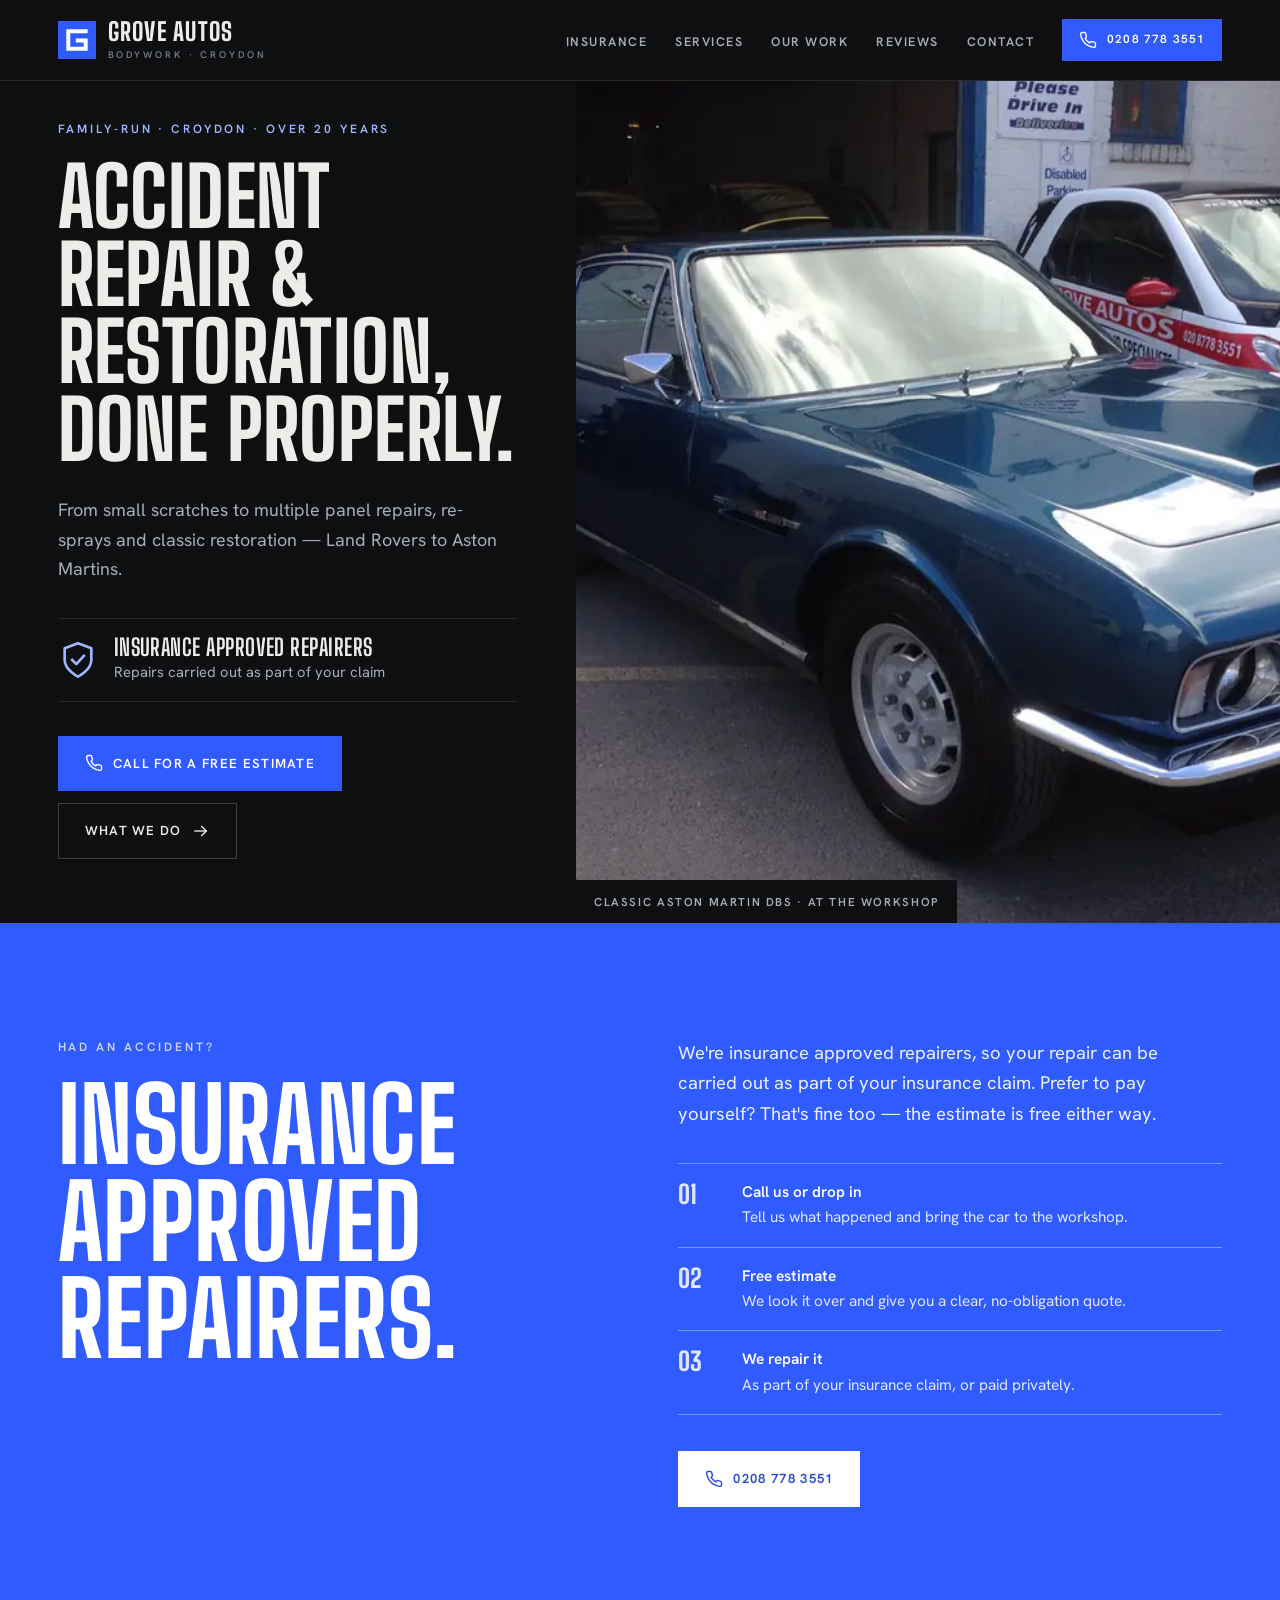
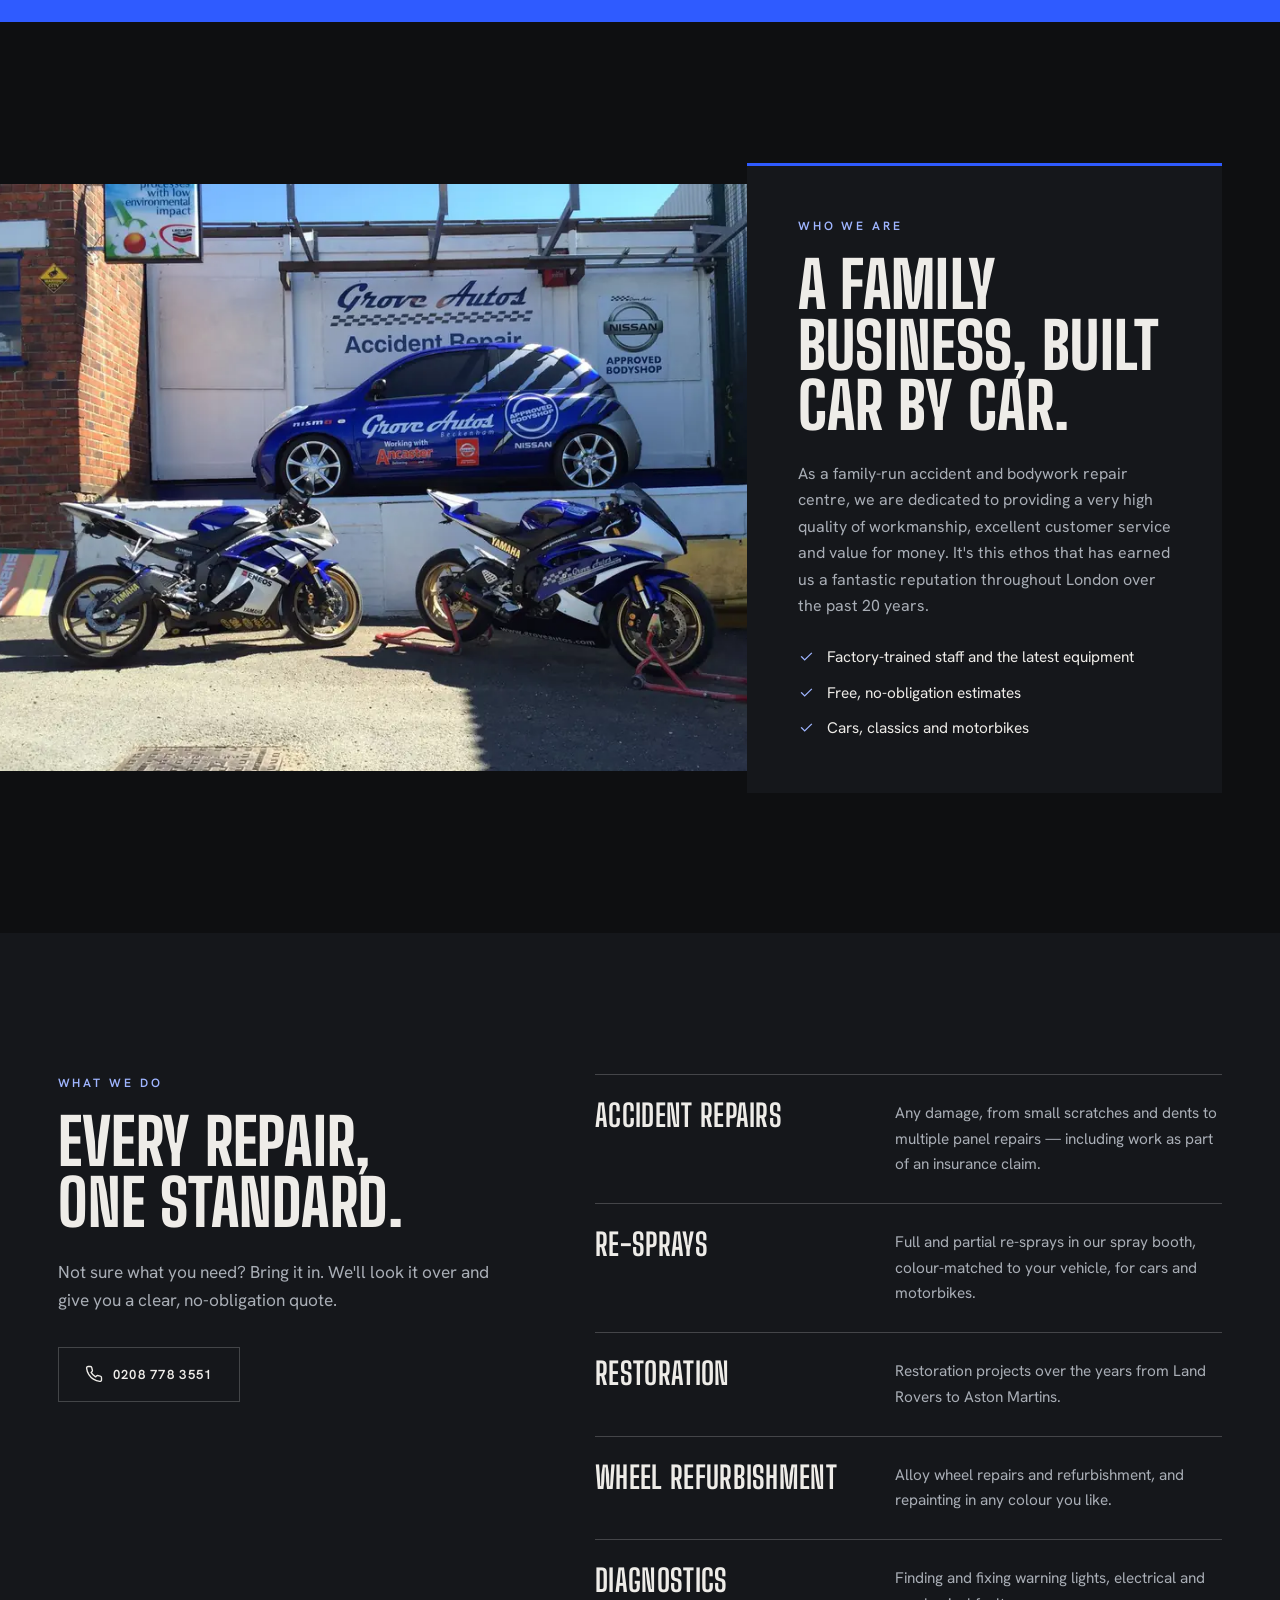
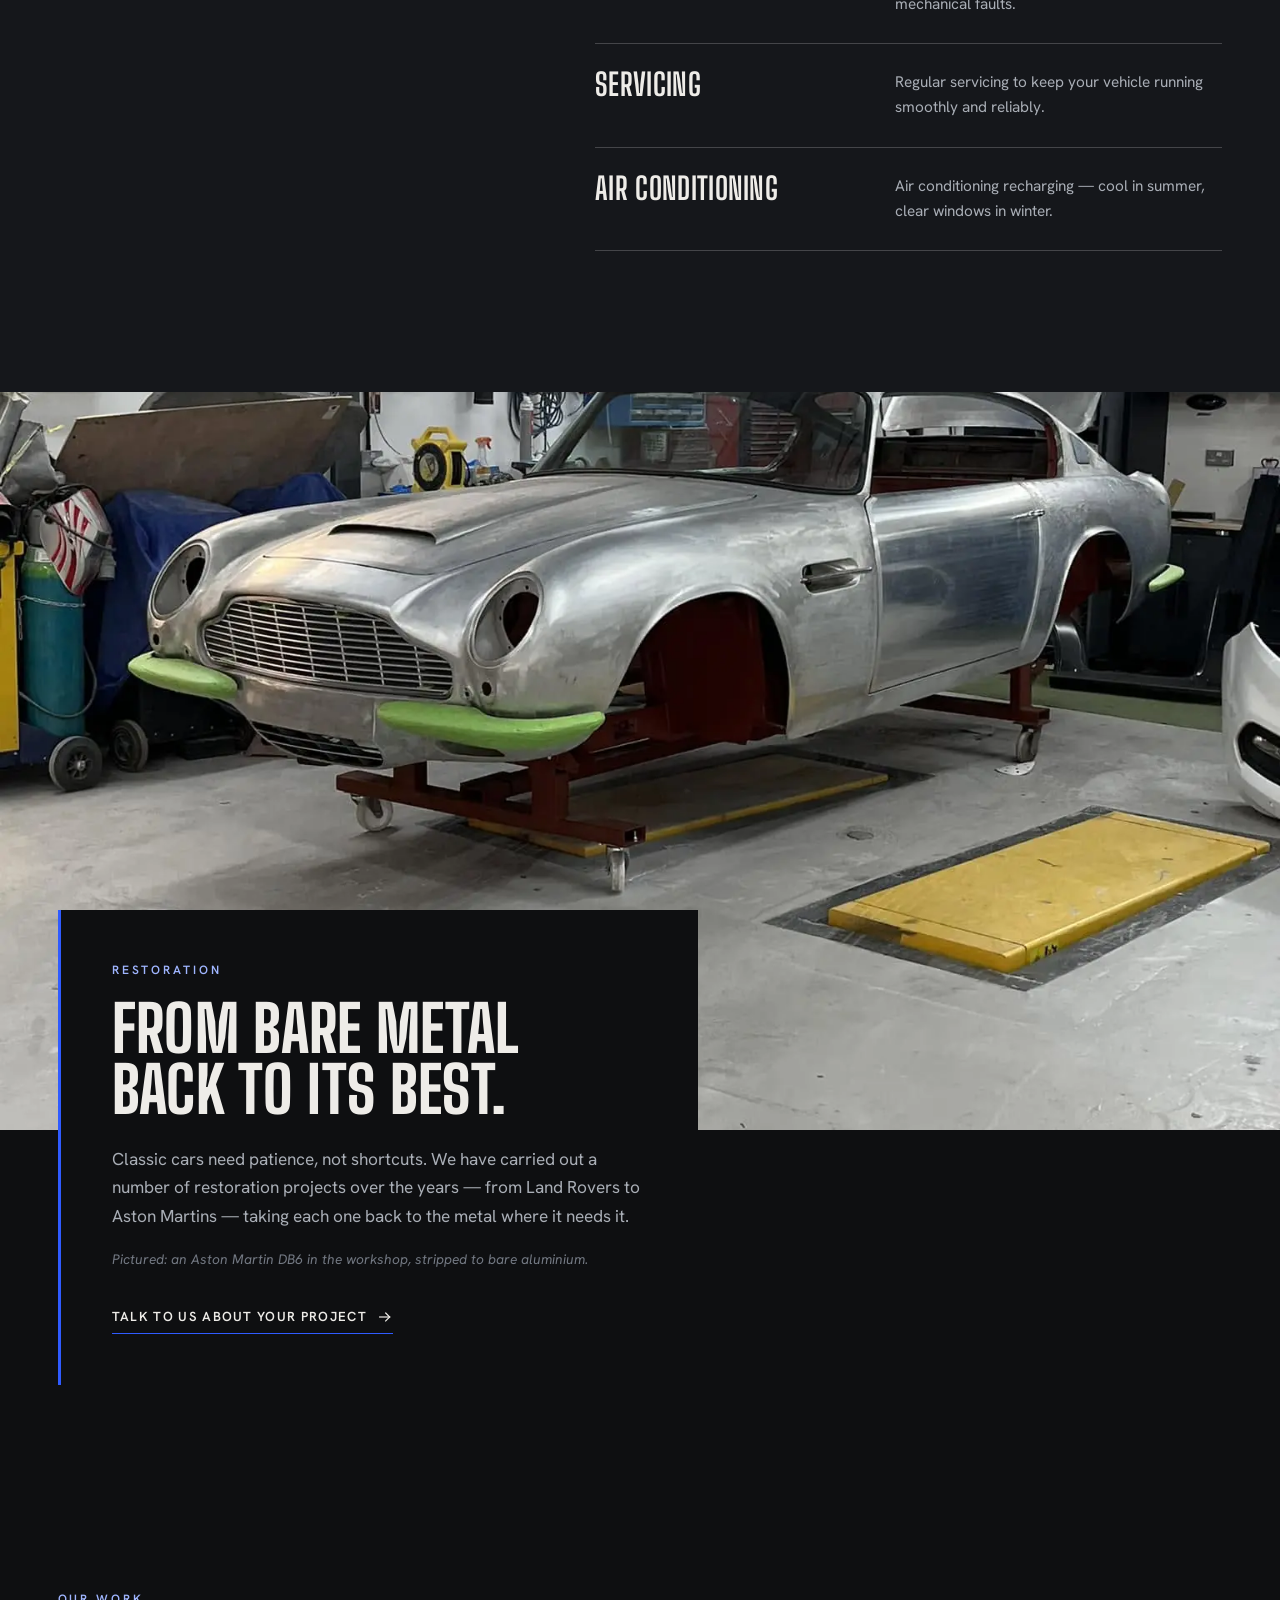
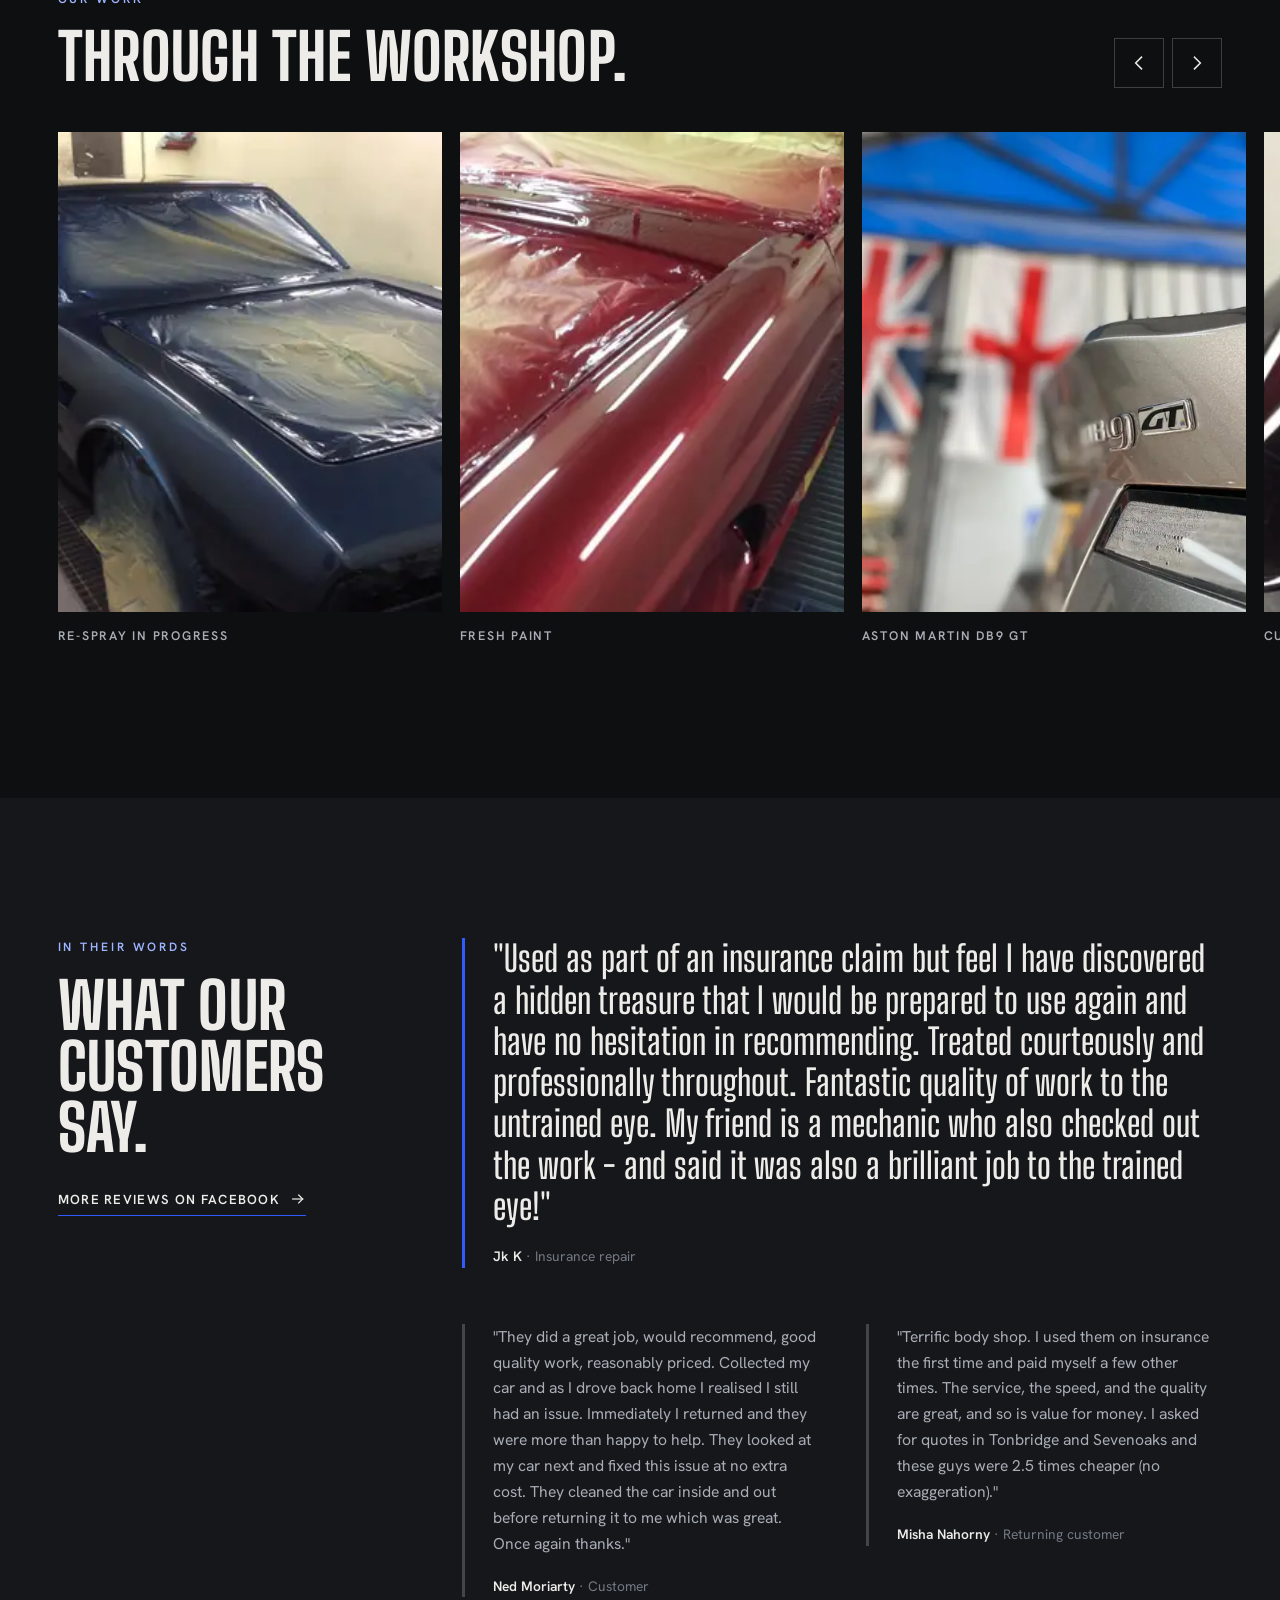
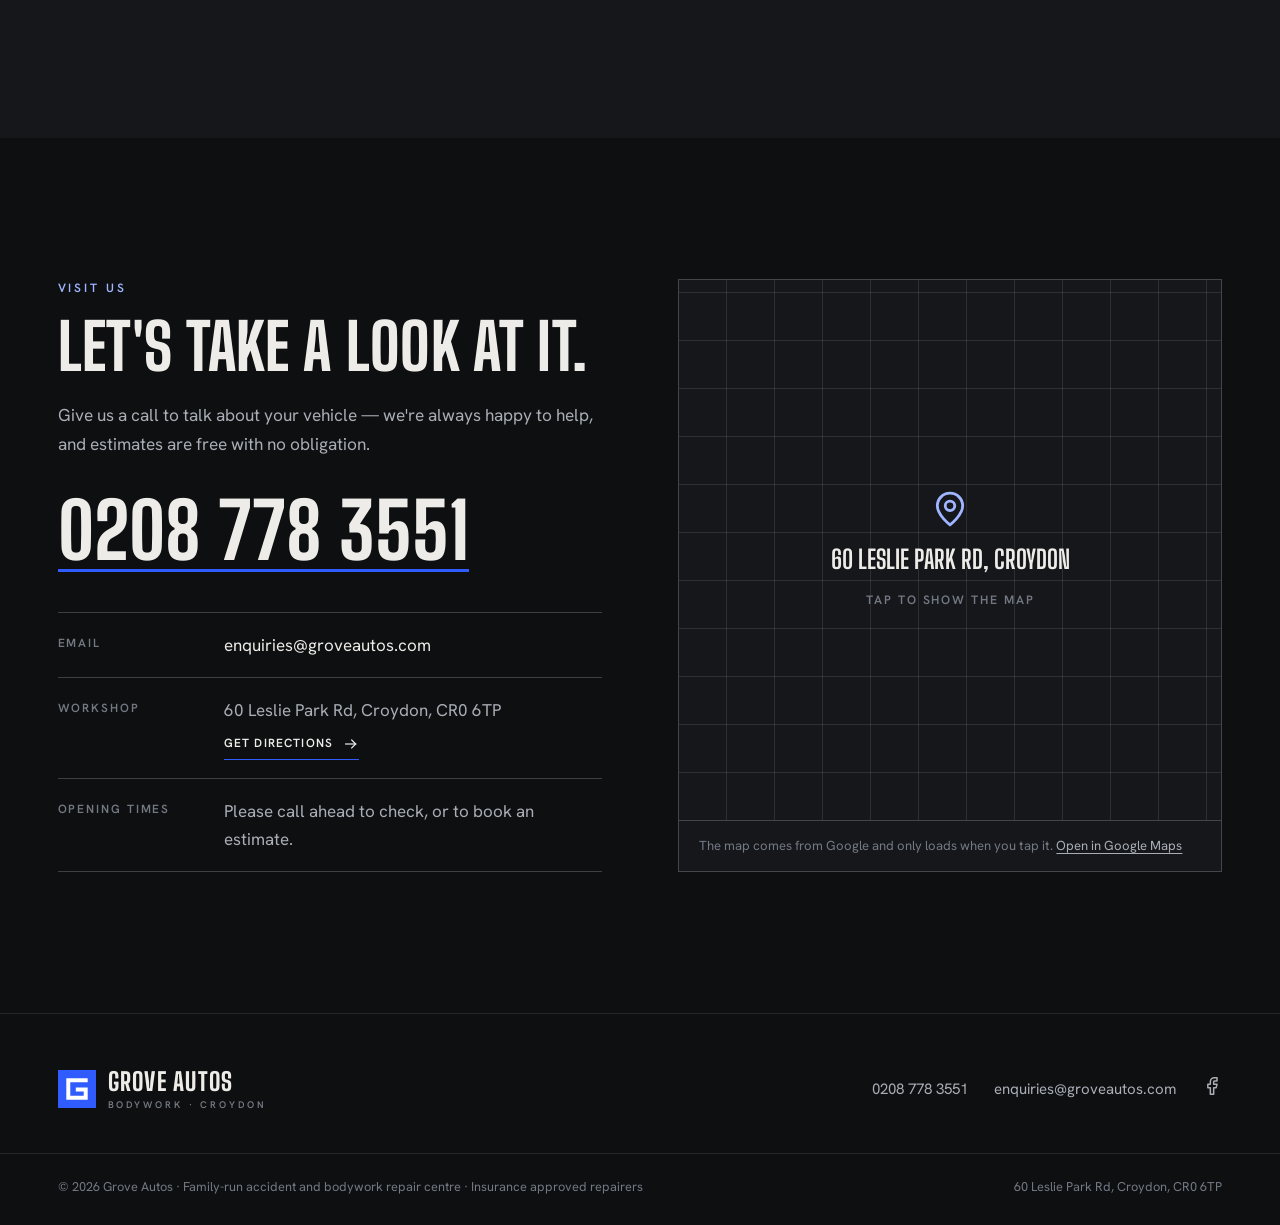
==== commit d19a9e7f: "New design: dark, calm and sharp, photo-led Fresh start after feedback on the colourful version: - n" ====
--- a/index.html
+++ b/index.html
@@ -4,9 +4,8 @@
   <meta charset="UTF-8">
   <meta name="viewport" content="width=device-width, initial-scale=1.0">
   <meta name="description" content="Grove Autos — family-run accident repair, re-sprays and classic restoration in Croydon, with over 20 years of experience. Insurance approved repairers.">
-  <meta name="theme-color" content="#0a0b0d">
+  <meta name="theme-color" content="#0e0f11">
   <title>Grove Autos | Accident Repair, Re-Sprays &amp; Restoration in Croydon</title>
-
   <link rel="canonical" href="https://grove.206.189.176.206.sslip.io/">
 
   <!-- What shows when the link is shared (WhatsApp, Facebook, iMessage…) -->
@@ -18,7 +17,7 @@
   <meta property="og:image" content="https://grove.206.189.176.206.sslip.io/images/og-image.jpg">
   <meta property="og:image:width" content="1200">
   <meta property="og:image:height" content="630">
-  <meta property="og:image:alt" content="Grove Autos: an Aston Martin in the spray booth">
+  <meta property="og:image:alt" content="Grove Autos: a classic Aston Martin outside the workshop">
   <meta property="og:locale" content="en_GB">
   <meta name="twitter:card" content="summary_large_image">
 
@@ -113,53 +112,40 @@
 
   <link rel="preconnect" href="https://fonts.googleapis.com">
   <link rel="preconnect" href="https://fonts.gstatic.com" crossorigin>
-  <link href="https://fonts.googleapis.com/css2?family=Archivo:wdth,wght@100..125,300..800&family=Inter:wght@300;400;500;600&display=swap" rel="stylesheet">
+  <link href="https://fonts.googleapis.com/css2?family=Big+Shoulders+Display:wght@600;700;800&family=Hanken+Grotesk:wght@400;500;600&display=swap" rel="stylesheet">
   <link rel="stylesheet" href="css/style.css">
-  <link rel="preload" as="image" type="image/webp" fetchpriority="high" imagesizes="100vw" imagesrcset="images/opt/gallery2-480.webp 480w, images/opt/gallery2-960.webp 960w, images/opt/gallery2-1600.webp 1600w">
+  <link rel="preload" as="image" type="image/webp" fetchpriority="high" imagesizes="(max-width: 900px) 100vw, 55vw" imagesrcset="images/opt/gallery1-480.webp 480w, images/opt/gallery1-960.webp 960w, images/opt/gallery1-1600.webp 1600w">
 </head>
 <body>
 
   <!-- Icons (drawn once, used with <use href="#i-…">) -->
   <svg width="0" height="0" style="position:absolute" aria-hidden="true">
-    <symbol id="i-arrow" viewBox="0 0 24 24" fill="none" stroke="currentColor" stroke-width="1.8" stroke-linecap="round" stroke-linejoin="round"><path d="M5 12h14"/><path d="m12 5 7 7-7 7"/></symbol>
+    <symbol id="logo" viewBox="0 0 48 48"><rect width="48" height="48" fill="#2f5bff"/><path d="M35 13H13v22h22V24.5H25" fill="none" stroke="#fff" stroke-width="5" stroke-linecap="square"/></symbol>
+    <symbol id="i-arrow" viewBox="0 0 24 24" fill="none" stroke="currentColor" stroke-width="1.8" stroke-linecap="square" stroke-linejoin="miter"><path d="M4 12h15"/><path d="m13 6 6 6-6 6"/></symbol>
     <symbol id="i-phone" viewBox="0 0 24 24" fill="none" stroke="currentColor" stroke-width="1.8" stroke-linecap="round" stroke-linejoin="round"><path d="M22 16.92v3a2 2 0 0 1-2.18 2 19.79 19.79 0 0 1-8.63-3.07 19.5 19.5 0 0 1-6-6 19.79 19.79 0 0 1-3.07-8.67A2 2 0 0 1 4.11 2h3a2 2 0 0 1 2 1.72 12.84 12.84 0 0 0 .7 2.81 2 2 0 0 1-.45 2.11L8.09 9.91a16 16 0 0 0 6 6l1.27-1.27a2 2 0 0 1 2.11-.45 12.84 12.84 0 0 0 2.81.7A2 2 0 0 1 22 16.92z"/></symbol>
-    <symbol id="i-shield" viewBox="0 0 24 24" fill="none" stroke="currentColor" stroke-width="1.8" stroke-linecap="round" stroke-linejoin="round"><path d="M12 22s8-4 8-10V5l-8-3-8 3v7c0 6 8 10 8 10z"/><path d="m9 12 2 2 4-4"/></symbol>
-    <symbol id="i-wrench" viewBox="0 0 24 24" fill="none" stroke="currentColor" stroke-width="1.8" stroke-linecap="round" stroke-linejoin="round"><path d="M14.7 6.3a1 1 0 0 0 0 1.4l1.6 1.6a1 1 0 0 0 1.4 0l3.77-3.77a6 6 0 0 1-7.94 7.94l-6.91 6.91a2.12 2.12 0 0 1-3-3l6.91-6.91a6 6 0 0 1 7.94-7.94l-3.76 3.76z"/></symbol>
-    <symbol id="i-file" viewBox="0 0 24 24" fill="none" stroke="currentColor" stroke-width="1.8" stroke-linecap="round" stroke-linejoin="round"><path d="M14.5 2H6a2 2 0 0 0-2 2v16a2 2 0 0 0 2 2h12a2 2 0 0 0 2-2V7.5L14.5 2z"/><path d="M14 2v6h6"/><path d="M16 13H8"/><path d="M16 17H8"/><path d="M10 9H8"/></symbol>
-    <symbol id="i-scale" viewBox="0 0 24 24" fill="none" stroke="currentColor" stroke-width="1.8" stroke-linecap="round" stroke-linejoin="round"><path d="m16 16 3-8 3 8c-.87.65-1.92 1-3 1s-2.13-.35-3-1z"/><path d="m2 16 3-8 3 8c-.87.65-1.92 1-3 1s-2.13-.35-3-1z"/><path d="M7 21h10"/><path d="M12 3v18"/><path d="M3 7h2c2 0 5-1 7-2 2 1 5 2 7 2h2"/></symbol>
-    <symbol id="i-facebook" viewBox="0 0 24 24" fill="none" stroke="currentColor" stroke-width="1.8" stroke-linecap="round" stroke-linejoin="round"><path d="M18 2h-3a5 5 0 0 0-5 5v3H7v4h3v8h4v-8h3l1-4h-4V7a1 1 0 0 1 1-1h3z"/></symbol>
-    <symbol id="i-pin" viewBox="0 0 24 24" fill="none" stroke="currentColor" stroke-width="1.8" stroke-linecap="round" stroke-linejoin="round"><path d="M20 10c0 6-8 12-8 12s-8-6-8-12a8 8 0 0 1 16 0z"/><circle cx="12" cy="10" r="3"/></symbol>
-    <symbol id="i-route" viewBox="0 0 24 24" fill="none" stroke="currentColor" stroke-width="1.8" stroke-linecap="round" stroke-linejoin="round"><polygon points="3 11 22 2 13 21 11 13 3 11"/></symbol>
-    <symbol id="logo" viewBox="0 0 48 48">
-      <defs><linearGradient id="ga-bg" x1="0" y1="0" x2="1" y2="1"><stop offset="0" stop-color="#6b8fff"/><stop offset="1" stop-color="#1f3fd1"/></linearGradient></defs>
-      <rect width="48" height="48" rx="13" fill="url(#ga-bg)"/>
-      <path d="M31.8 14.2A11 11 0 1 0 34.8 23.9H25" fill="none" stroke="#fff" stroke-width="4.4" stroke-linecap="round" stroke-linejoin="round"/>
-      <g fill="#fff"><rect x="15" y="37.5" width="3" height="3"/><rect x="21" y="37.5" width="3" height="3"/><rect x="27" y="37.5" width="3" height="3"/><rect x="18" y="40.5" width="3" height="3"/><rect x="24" y="40.5" width="3" height="3"/><rect x="30" y="40.5" width="3" height="3"/></g>
-    </symbol>
-    <symbol id="i-car" viewBox="0 0 24 24" fill="none" stroke="currentColor" stroke-width="1.8" stroke-linecap="round" stroke-linejoin="round"><path d="M19 17h2c.6 0 1-.4 1-1v-3c0-.9-.7-1.7-1.5-1.9C18.7 10.6 16 10 16 10s-1.3-1.4-2.2-2.3c-.5-.4-1.1-.7-1.8-.7H5c-.6 0-1.1.4-1.4.9l-1.4 2.9A3.7 3.7 0 0 0 2 12v4c0 .6.4 1 1 1h2"/><circle cx="7" cy="17" r="2"/><path d="M9 17h6"/><circle cx="17" cy="17" r="2"/></symbol>
-    <symbol id="i-spray" viewBox="0 0 24 24" fill="none" stroke="currentColor" stroke-width="1.8" stroke-linecap="round" stroke-linejoin="round"><rect x="7" y="10" width="8" height="12" rx="2"/><path d="M9 10V7h4v3"/><path d="M11 7V5"/><path d="M17 4h.01"/><path d="M20 6h.01"/><path d="M17 8h.01"/><path d="M20 2h.01"/></symbol>
-    <symbol id="i-sparkle" viewBox="0 0 24 24" fill="none" stroke="currentColor" stroke-width="1.8" stroke-linecap="round" stroke-linejoin="round"><path d="M9.94 15.5A2 2 0 0 0 8.5 14.06l-6.13-1.58a.5.5 0 0 1 0-.96L8.5 9.94A2 2 0 0 0 9.94 8.5l1.58-6.13a.5.5 0 0 1 .96 0l1.58 6.13a2 2 0 0 0 1.44 1.44l6.13 1.58a.5.5 0 0 1 0 .96l-6.13 1.58a2 2 0 0 0-1.44 1.44l-1.58 6.13a.5.5 0 0 1-.96 0z"/></symbol>
-    <symbol id="i-wheel" viewBox="0 0 24 24" fill="none" stroke="currentColor" stroke-width="1.8" stroke-linecap="round" stroke-linejoin="round"><circle cx="12" cy="12" r="10"/><circle cx="12" cy="12" r="3"/><path d="M12 2v7"/><path d="M12 15v7"/><path d="M2 12h7"/><path d="M15 12h7"/></symbol>
-    <symbol id="i-pulse" viewBox="0 0 24 24" fill="none" stroke="currentColor" stroke-width="1.8" stroke-linecap="round" stroke-linejoin="round"><polyline points="22 12 18 12 15 21 9 3 6 12 2 12"/></symbol>
-    <symbol id="i-snow" viewBox="0 0 24 24" fill="none" stroke="currentColor" stroke-width="1.8" stroke-linecap="round" stroke-linejoin="round"><path d="M2 12h20"/><path d="M12 2v20"/><path d="m4.9 4.9 14.2 14.2"/><path d="m19.1 4.9-14.2 14.2"/><path d="m9 4 3 3 3-3"/><path d="m9 20 3-3 3 3"/></symbol>
-    <symbol id="i-bike" viewBox="0 0 24 24" fill="none" stroke="currentColor" stroke-width="1.8" stroke-linecap="round" stroke-linejoin="round"><circle cx="5.5" cy="17.5" r="3.5"/><circle cx="18.5" cy="17.5" r="3.5"/><path d="M15 6a1 1 0 1 0 0-2 1 1 0 0 0 0 2z"/><path d="M12 17.5V14l-3-3 4-3 2 3h2"/></symbol>
+    <symbol id="i-check" viewBox="0 0 24 24" fill="none" stroke="currentColor" stroke-width="1.8" stroke-linecap="square" stroke-linejoin="miter"><path d="m5 12.5 4.5 4.5L19 7.5"/></symbol>
+    <symbol id="i-shield" viewBox="0 0 24 24" fill="none" stroke="currentColor" stroke-width="1.6" stroke-linejoin="round"><path d="M12 22s8-4 8-10V5l-8-3-8 3v7c0 6 8 10 8 10z"/><path d="m8.5 12 2.5 2.5 4.5-5" stroke-linecap="square"/></symbol>
+    <symbol id="i-facebook" viewBox="0 0 24 24" fill="none" stroke="currentColor" stroke-width="1.8" stroke-linejoin="round"><path d="M18 2h-3a5 5 0 0 0-5 5v3H7v4h3v8h4v-8h3l1-4h-4V7a1 1 0 0 1 1-1h3z"/></symbol>
+    <symbol id="i-pin" viewBox="0 0 24 24" fill="none" stroke="currentColor" stroke-width="1.8" stroke-linejoin="round"><path d="M20 10c0 6-8 12-8 12s-8-6-8-12a8 8 0 0 1 16 0z"/><circle cx="12" cy="10" r="3"/></symbol>
+    <symbol id="i-left" viewBox="0 0 24 24" fill="none" stroke="currentColor" stroke-width="1.8" stroke-linecap="square" stroke-linejoin="miter"><path d="M15 5l-7 7 7 7"/></symbol>
+    <symbol id="i-right" viewBox="0 0 24 24" fill="none" stroke="currentColor" stroke-width="1.8" stroke-linecap="square" stroke-linejoin="miter"><path d="M9 5l7 7-7 7"/></symbol>
   </svg>
 
   <!-- ========== NAVBAR ========== -->
   <header class="nav" id="navbar">
     <div class="wrap nav-inner">
       <a href="#top" class="brand" aria-label="Grove Autos — home">
-        <svg class="logo-mark" aria-hidden="true"><use href="#logo"/></svg><span class="brand-text"><span class="brand-name">Grove</span><span class="brand-sub">Autos</span></span>
+        <svg class="logo-mark" aria-hidden="true"><use href="#logo"/></svg>
+        <span class="brand-text"><span class="brand-name">Grove Autos</span><span class="brand-sub">Bodywork · Croydon</span></span>
       </a>
       <nav aria-label="Main">
         <ul class="nav-links" id="navLinks">
-          <li><a href="#about">About</a></li>
+          <li><a href="#insurance">Insurance</a></li>
           <li><a href="#services">Services</a></li>
-          <li><a href="#insurance">Insurance</a></li>
-          <li><a href="#restoration">Restoration</a></li>
-          <li><a href="#gallery">Gallery</a></li>
+          <li><a href="#gallery">Our work</a></li>
           <li><a href="#reviews">Reviews</a></li>
-          <li class="nav-cta-item"><a href="#contact" class="btn btn-ghost btn-sm">Free estimate</a></li>
+          <li><a href="#contact">Contact</a></li>
+          <li class="nav-call"><a href="tel:02087783551" class="btn btn-solid btn-sm"><svg class="ico" aria-hidden="true"><use href="#i-phone"/></svg> 0208 778 3551</a></li>
         </ul>
       </nav>
       <button class="nav-toggle" id="navToggle" aria-label="Open menu" aria-expanded="false" aria-controls="navLinks">
@@ -172,227 +158,177 @@
 
     <!-- ========== HERO ========== -->
     <section class="hero">
-      <div class="hero-media" aria-hidden="true">
-        <picture><source type="image/webp" srcset="images/opt/gallery2-480.webp 480w, images/opt/gallery2-960.webp 960w, images/opt/gallery2-1600.webp 1600w" sizes="100vw"><img src="images/opt/gallery2-960.jpg" srcset="images/opt/gallery2-480.jpg 480w, images/opt/gallery2-960.jpg 960w, images/opt/gallery2-1600.jpg 1600w" sizes="100vw" alt="" width="1600" height="1088" decoding="async" fetchpriority="high"></picture>
-      </div>
-      <div class="wrap hero-content">
-        <p class="eyebrow reveal">Croydon · Over 20 years</p>
-        <h1 class="hero-title reveal">Bodywork,<br><em>perfected.</em></h1>
-        <p class="hero-lead reveal">Family-run accident repair, re-sprays and classic restoration — from small scratches to Aston Martins.</p>
+      <div class="hero-text">
+        <p class="kicker reveal">Family-run · Croydon · Over 20 years</p>
+        <h1 class="hero-title reveal">Accident repair &amp; restoration, done properly.</h1>
+        <p class="hero-lead reveal">From small scratches to multiple panel repairs, re-sprays and classic restoration — Land Rovers to Aston Martins.</p>
+        <p class="hero-approved reveal"><svg class="ico" aria-hidden="true"><use href="#i-shield"/></svg> <span><strong>Insurance approved repairers</strong>Repairs carried out as part of your claim</span></p>
         <div class="hero-actions reveal">
-          <a href="#contact" class="btn btn-primary">Request a free estimate <svg class="ico ico-go" aria-hidden="true"><use href="#i-arrow"/></svg></a>
-          <a href="tel:02087783551" class="btn btn-ghost"><svg class="ico" aria-hidden="true"><use href="#i-phone"/></svg> 0208 778 3551</a>
-        </div>
-      </div>
-      <div class="wrap">
-        <ul class="hero-facts reveal">
-          <li><span>Insurance approved</span>repairers</li>
-          <li><span>Factory-trained</span>team</li>
-          <li><span>Free</span>no-obligation estimates</li>
-        </ul>
+          <a href="tel:02087783551" class="btn btn-solid"><svg class="ico" aria-hidden="true"><use href="#i-phone"/></svg> Call for a free estimate</a>
+          <a href="#services" class="btn btn-line">What we do <svg class="ico" aria-hidden="true"><use href="#i-arrow"/></svg></a>
+        </div>
+      </div>
+      <div class="hero-photo">
+        <picture><source type="image/webp" srcset="images/opt/gallery1-480.webp 480w, images/opt/gallery1-960.webp 960w, images/opt/gallery1-1600.webp 1600w" sizes="(max-width: 900px) 100vw, 55vw"><img src="images/opt/gallery1-960.jpg" srcset="images/opt/gallery1-480.jpg 480w, images/opt/gallery1-960.jpg 960w, images/opt/gallery1-1600.jpg 1600w" sizes="(max-width: 900px) 100vw, 55vw" alt="A classic blue Aston Martin DBS outside the Grove Autos workshop" width="1600" height="1088" decoding="async" fetchpriority="high"></picture>
+        <span class="photo-tag">Classic Aston Martin DBS · at the workshop</span>
+      </div>
+    </section>
+
+    <!-- ========== INSURANCE ========== -->
+    <section class="insurance" id="insurance">
+      <div class="wrap ins-grid">
+        <div class="ins-head reveal">
+          <p class="kicker">Had an accident?</p>
+          <h2 class="ins-title">Insurance approved repairers.</h2>
+        </div>
+        <div class="ins-body reveal">
+          <p class="ins-lead">We're insurance approved repairers, so your repair can be carried out as part of your insurance claim. Prefer to pay yourself? That's fine too — the estimate is free either way.</p>
+          <ol class="ins-steps">
+            <li><span>01</span><strong>Call us or drop in</strong>Tell us what happened and bring the car to the workshop.</li>
+            <li><span>02</span><strong>Free estimate</strong>We look it over and give you a clear, no-obligation quote.</li>
+            <li><span>03</span><strong>We repair it</strong>As part of your insurance claim, or paid privately.</li>
+          </ol>
+          <a href="tel:02087783551" class="btn btn-white"><svg class="ico" aria-hidden="true"><use href="#i-phone"/></svg> 0208 778 3551</a>
+        </div>
       </div>
     </section>
 
     <!-- ========== ABOUT ========== -->
     <section class="section about" id="about">
-      <div class="wrap about-grid">
-        <div class="about-text">
-          <p class="eyebrow reveal">Who we are</p>
-          <h2 class="title reveal">A family business with a <em>reputation</em> built car by car.</h2>
-          <p class="lead reveal">As a family-run accident and bodywork repair centre, we are dedicated to providing a very high quality of workmanship, excellent customer service and value for money. It's this ethos that has earned us a fantastic reputation throughout London over the past 20 years.</p>
-          <dl class="figures reveal">
-            <div><dt>20+</dt><dd>years in London</dd></div>
-            <div><dt>Family</dt><dd>run, start to finish</dd></div>
-            <div><dt>Free</dt><dd>estimates, no obligation</dd></div>
-          </dl>
-        </div>
-        <figure class="about-photo reveal">
-          <picture><source type="image/webp" srcset="images/opt/gallery11-480.webp 480w, images/opt/gallery11-960.webp 960w, images/opt/gallery11-1600.webp 1600w" sizes="(max-width: 900px) 100vw, 520px"><img src="images/opt/gallery11-960.jpg" srcset="images/opt/gallery11-480.jpg 480w, images/opt/gallery11-960.jpg 960w, images/opt/gallery11-1600.jpg 1600w" sizes="(max-width: 900px) 100vw, 520px" alt="The Grove Autos accident repair workshop with a branded Nissan Micra and two Yamaha R6 motorbikes" width="1600" height="1088" decoding="async" loading="lazy"></picture>
-          <div class="about-badge">
-            <svg class="logo-mark" aria-hidden="true"><use href="#logo"/></svg>
-            <div><strong>Over 20 years</strong><span>of bodywork in London</span></div>
-          </div>
-        </figure>
+      <div class="about-photo reveal">
+        <picture><source type="image/webp" srcset="images/opt/gallery11-480.webp 480w, images/opt/gallery11-960.webp 960w, images/opt/gallery11-1600.webp 1600w" sizes="(max-width: 900px) 100vw, 60vw"><img src="images/opt/gallery11-960.jpg" srcset="images/opt/gallery11-480.jpg 480w, images/opt/gallery11-960.jpg 960w, images/opt/gallery11-1600.jpg 1600w" sizes="(max-width: 900px) 100vw, 60vw" alt="The Grove Autos accident repair workshop with a branded Nissan Micra and two Yamaha R6 motorbikes" width="1600" height="1088" decoding="async" loading="lazy"></picture>
+      </div>
+      <div class="about-card reveal">
+        <p class="kicker">Who we are</p>
+        <h2 class="title">A family business, built car by car.</h2>
+        <p class="lead">As a family-run accident and bodywork repair centre, we are dedicated to providing a very high quality of workmanship, excellent customer service and value for money. It's this ethos that has earned us a fantastic reputation throughout London over the past 20 years.</p>
+        <ul class="ticks">
+          <li><svg class="ico" aria-hidden="true"><use href="#i-check"/></svg> Factory-trained staff and the latest equipment</li>
+          <li><svg class="ico" aria-hidden="true"><use href="#i-check"/></svg> Free, no-obligation estimates</li>
+          <li><svg class="ico" aria-hidden="true"><use href="#i-check"/></svg> Cars, classics and motorbikes</li>
+        </ul>
       </div>
     </section>
 
     <!-- ========== SERVICES ========== -->
     <section class="section services" id="services">
-      <div class="wrap">
-        <div class="section-head">
-          <p class="eyebrow reveal">What we do</p>
-          <h2 class="title reveal">Every repair, <em>one standard.</em></h2>
-        </div>
-        <ul class="service-list">
-          <li class="service-card reveal">
-            <span class="svc-ico"><svg class="ico" aria-hidden="true"><use href="#i-car"/></svg></span>
-            <h3>Accident repairs</h3>
-            <p>Any damage, from small scratches and dents to multiple panel repairs — including work as part of an insurance claim.</p>
-          </li>
-          <li class="service-card reveal">
-            <span class="svc-ico"><svg class="ico" aria-hidden="true"><use href="#i-spray"/></svg></span>
-            <h3>Re-sprays</h3>
-            <p>Full and partial re-sprays in our spray booth, colour-matched to your vehicle, for cars and motorbikes.</p>
-          </li>
-          <li class="service-card reveal">
-            <span class="svc-ico"><svg class="ico" aria-hidden="true"><use href="#i-sparkle"/></svg></span>
-            <h3>Restoration</h3>
-            <p>Restoration projects over the years from Land Rovers to Aston Martins.</p>
-          </li>
-          <li class="service-card reveal">
-            <span class="svc-ico"><svg class="ico" aria-hidden="true"><use href="#i-wheel"/></svg></span>
-            <h3>Wheel refurbishment</h3>
-            <p>Alloy wheel repairs and refurbishment, and repainting in any colour you like.</p>
-          </li>
-          <li class="service-card reveal">
-            <span class="svc-ico"><svg class="ico" aria-hidden="true"><use href="#i-pulse"/></svg></span>
-            <h3>Diagnostics</h3>
-            <p>Finding and fixing warning lights, electrical and mechanical faults.</p>
-          </li>
-          <li class="service-card reveal">
-            <span class="svc-ico"><svg class="ico" aria-hidden="true"><use href="#i-wrench"/></svg></span>
-            <h3>Servicing</h3>
-            <p>Regular servicing to keep your vehicle running smoothly and reliably.</p>
-          </li>
-          <li class="service-card reveal">
-            <span class="svc-ico"><svg class="ico" aria-hidden="true"><use href="#i-snow"/></svg></span>
-            <h3>Air conditioning</h3>
-            <p>Air conditioning recharging — cool in summer, clear windows in winter.</p>
-          </li>
-          <li class="service-card service-cta reveal">
-            <h3>Not sure what you need?</h3>
-            <p>Bring it in. We'll look it over and give you a clear, no-obligation quote.</p>
-            <a href="tel:02087783551" class="link-arrow">Call 0208 778 3551 <svg class="ico ico-go" aria-hidden="true"><use href="#i-arrow"/></svg></a>
-          </li>
+      <div class="wrap svc-grid">
+        <div class="svc-intro">
+          <p class="kicker reveal">What we do</p>
+          <h2 class="title reveal">Every repair, one standard.</h2>
+          <p class="lead reveal">Not sure what you need? Bring it in. We'll look it over and give you a clear, no-obligation quote.</p>
+          <a href="tel:02087783551" class="btn btn-line reveal"><svg class="ico" aria-hidden="true"><use href="#i-phone"/></svg> 0208 778 3551</a>
+        </div>
+        <ul class="svc-list">
+            <li class="svc reveal">
+              <h3>Accident repairs</h3>
+              <p>Any damage, from small scratches and dents to multiple panel repairs — including work as part of an insurance claim.</p>
+            </li>
+            <li class="svc reveal">
+              <h3>Re-sprays</h3>
+              <p>Full and partial re-sprays in our spray booth, colour-matched to your vehicle, for cars and motorbikes.</p>
+            </li>
+            <li class="svc reveal">
+              <h3>Restoration</h3>
+              <p>Restoration projects over the years from Land Rovers to Aston Martins.</p>
+            </li>
+            <li class="svc reveal">
+              <h3>Wheel refurbishment</h3>
+              <p>Alloy wheel repairs and refurbishment, and repainting in any colour you like.</p>
+            </li>
+            <li class="svc reveal">
+              <h3>Diagnostics</h3>
+              <p>Finding and fixing warning lights, electrical and mechanical faults.</p>
+            </li>
+            <li class="svc reveal">
+              <h3>Servicing</h3>
+              <p>Regular servicing to keep your vehicle running smoothly and reliably.</p>
+            </li>
+            <li class="svc reveal">
+              <h3>Air conditioning</h3>
+              <p>Air conditioning recharging — cool in summer, clear windows in winter.</p>
+            </li>
         </ul>
       </div>
     </section>
 
-    <!-- ========== INSURANCE ========== -->
-    <section class="insurance" id="insurance">
-      <div class="wrap">
-        <div class="ins-panel reveal">
-          <svg class="ins-watermark" aria-hidden="true"><use href="#i-shield"/></svg>
-          <div class="ins-text">
-            <p class="ins-badge"><svg class="ico" aria-hidden="true"><use href="#i-shield"/></svg> Insurance approved repairers</p>
-            <h2 class="ins-title">Had an accident?<br>We work with your insurance.</h2>
-            <p class="ins-lead">We're insurance approved repairers, so your repair can be carried out as part of your insurance claim. Prefer to pay yourself? That's fine too — the estimate is free either way.</p>
-            <div class="ins-actions">
-              <a href="tel:02087783551" class="btn btn-light"><svg class="ico" aria-hidden="true"><use href="#i-phone"/></svg> Call 0208 778 3551</a>
-              <a href="#contact" class="btn btn-ghost-light">Find the workshop</a>
-            </div>
-          </div>
-          <ol class="ins-steps">
-            <li><span>1</span><div><strong>Call us or drop in</strong><p>Tell us what happened and bring the car to the workshop.</p></div></li>
-            <li><span>2</span><div><strong>Free estimate</strong><p>We look it over and give you a clear, no-obligation quote.</p></div></li>
-            <li><span>3</span><div><strong>We repair it</strong><p>As part of your insurance claim, or paid privately.</p></div></li>
-            <li><span>4</span><div><strong>Collect your car</strong><p>Back on the road, repaired to the same high standard.</p></div></li>
-          </ol>
-        </div>
-      </div>
-    </section>
-
-    <!-- ========== RESTORATION FEATURE ========== -->
+    <!-- ========== RESTORATION ========== -->
     <section class="feature" id="restoration">
-      <div class="feature-photo reveal">
-        <picture><source type="image/webp" srcset="images/opt/db6-480.webp 480w, images/opt/db6-960.webp 960w, images/opt/db6-1536.webp 1536w" sizes="(max-width: 900px) 100vw, 50vw"><img src="images/opt/db6-960.jpg" srcset="images/opt/db6-480.jpg 480w, images/opt/db6-960.jpg 960w, images/opt/db6-1536.jpg 1536w" sizes="(max-width: 900px) 100vw, 50vw" alt="An Aston Martin DB6 stripped to bare aluminium on a restoration jig" width="1536" height="2048" decoding="async" loading="lazy"></picture>
-      </div>
-      <div class="feature-text">
-        <p class="eyebrow reveal">Restoration</p>
-        <h2 class="title reveal">From bare metal <em>back to its best.</em></h2>
-        <p class="lead reveal">Classic cars need patience, not shortcuts. We have carried out a number of restoration projects over the years — from Land Rovers to Aston Martins — taking each one back to the metal where it needs it.</p>
-        <p class="feature-note reveal">Pictured: an Aston Martin DB6 in the workshop, stripped to bare aluminium.</p>
-        <a href="#contact" class="link-arrow reveal">Talk to us about your project <svg class="ico ico-go" aria-hidden="true"><use href="#i-arrow"/></svg></a>
-      </div>
-    </section>
-
-    <!-- ========== WHY US ========== -->
-    <section class="section why">
-      <div class="wrap why-grid">
-        <div class="why-item reveal">
-          <svg class="ico" aria-hidden="true"><use href="#i-bike"/></svg>
-          <h3>Cars and motorbikes</h3>
-          <p>From everyday cars to classics and bikes — custom paintwork and liveries included.</p>
-        </div>
-        <div class="why-item reveal">
-          <svg class="ico" aria-hidden="true"><use href="#i-wrench"/></svg>
-          <h3>Factory-trained team</h3>
-          <p>Every job is done by factory-trained staff with the latest equipment.</p>
-        </div>
-        <div class="why-item reveal">
-          <svg class="ico" aria-hidden="true"><use href="#i-file"/></svg>
-          <h3>Honest estimates</h3>
-          <p>Free and no-obligation. You know the price before any work begins.</p>
-        </div>
-        <div class="why-item reveal">
-          <svg class="ico" aria-hidden="true"><use href="#i-scale"/></svg>
-          <h3>Value for money</h3>
-          <p>High-quality work at a fair price — as our customers say in their reviews.</p>
+      <div class="feature-photo">
+        <picture><source type="image/webp" srcset="images/opt/db6-480.webp 480w, images/opt/db6-960.webp 960w, images/opt/db6-1536.webp 1536w" sizes="100vw"><img src="images/opt/db6-960.jpg" srcset="images/opt/db6-480.jpg 480w, images/opt/db6-960.jpg 960w, images/opt/db6-1536.jpg 1536w" sizes="100vw" alt="An Aston Martin DB6 stripped to bare aluminium on a restoration jig" width="1536" height="2048" decoding="async" loading="lazy"></picture>
+      </div>
+      <div class="wrap feature-wrap">
+        <div class="feature-card reveal">
+          <p class="kicker">Restoration</p>
+          <h2 class="title">From bare metal back to its best.</h2>
+          <p class="lead">Classic cars need patience, not shortcuts. We have carried out a number of restoration projects over the years — from Land Rovers to Aston Martins — taking each one back to the metal where it needs it.</p>
+          <p class="feature-note">Pictured: an Aston Martin DB6 in the workshop, stripped to bare aluminium.</p>
+          <a href="#contact" class="link-arrow">Talk to us about your project <svg class="ico" aria-hidden="true"><use href="#i-arrow"/></svg></a>
         </div>
       </div>
     </section>
 
     <!-- ========== GALLERY ========== -->
     <section class="section gallery" id="gallery">
-      <div class="wrap">
-        <div class="section-head split">
-          <div>
-            <p class="eyebrow reveal">Our work</p>
-            <h2 class="title reveal">Through <em>the workshop.</em></h2>
-          </div>
-          <a class="link-arrow reveal" href="https://www.facebook.com/profile.php?id=100057315015959" target="_blank" rel="noopener">More on Facebook <svg class="ico ico-go" aria-hidden="true"><use href="#i-arrow"/></svg></a>
-        </div>
-        <div class="gallery-grid">
-          <figure class="g g-wide reveal">
-            <picture><source type="image/webp" srcset="images/opt/gallery1-480.webp 480w, images/opt/gallery1-960.webp 960w, images/opt/gallery1-1600.webp 1600w" sizes="(max-width: 900px) 100vw, 66vw"><img src="images/opt/gallery1-960.jpg" srcset="images/opt/gallery1-480.jpg 480w, images/opt/gallery1-960.jpg 960w, images/opt/gallery1-1600.jpg 1600w" sizes="(max-width: 900px) 100vw, 66vw" alt="A classic blue Aston Martin DBS outside the workshop" width="1600" height="1088" decoding="async" loading="lazy"></picture>
-            <figcaption>Classic Aston Martin DBS</figcaption>
-          </figure>
-          <figure class="g g-tall reveal">
-            <picture><source type="image/webp" srcset="images/opt/db9-480.webp 480w, images/opt/db9-960.webp 960w, images/opt/db9-1200.webp 1200w" sizes="(max-width: 600px) 100vw, (max-width: 900px) 50vw, 33vw"><img src="images/opt/db9-960.jpg" srcset="images/opt/db9-480.jpg 480w, images/opt/db9-960.jpg 960w, images/opt/db9-1200.jpg 1200w" sizes="(max-width: 600px) 100vw, (max-width: 900px) 50vw, 33vw" alt="The badge of an Aston Martin DB9 GT in the workshop" width="1200" height="1600" decoding="async" loading="lazy"></picture>
+      <div class="wrap gallery-head">
+        <div>
+          <p class="kicker reveal">Our work</p>
+          <h2 class="title reveal">Through the workshop.</h2>
+        </div>
+        <div class="strip-controls">
+          <button type="button" class="strip-btn" id="stripPrev" aria-label="Previous photos"><svg class="ico" aria-hidden="true"><use href="#i-left"/></svg></button>
+          <button type="button" class="strip-btn" id="stripNext" aria-label="Next photos"><svg class="ico" aria-hidden="true"><use href="#i-right"/></svg></button>
+        </div>
+      </div>
+      <div class="strip" id="strip" tabindex="0" aria-label="Photos of our work (scroll sideways)">
+          <figure class="shot">
+            <picture><source type="image/webp" srcset="images/opt/gallery2-480.webp 480w, images/opt/gallery2-960.webp 960w, images/opt/gallery2-1600.webp 1600w" sizes="(max-width: 600px) 80vw, 420px"><img src="images/opt/gallery2-960.jpg" srcset="images/opt/gallery2-480.jpg 480w, images/opt/gallery2-960.jpg 960w, images/opt/gallery2-1600.jpg 1600w" sizes="(max-width: 600px) 80vw, 420px" alt="A classic Aston Martin masked up in the spray booth" width="1600" height="1088" decoding="async" loading="lazy"></picture>
+            <figcaption>Re-spray in progress</figcaption>
+          </figure>
+          <figure class="shot">
+            <picture><source type="image/webp" srcset="images/opt/gallery9-480.webp 480w, images/opt/gallery9-960.webp 960w, images/opt/gallery9-1200.webp 1200w" sizes="(max-width: 600px) 80vw, 420px"><img src="images/opt/gallery9-960.jpg" srcset="images/opt/gallery9-480.jpg 480w, images/opt/gallery9-960.jpg 960w, images/opt/gallery9-1200.jpg 1200w" sizes="(max-width: 600px) 80vw, 420px" alt="A freshly painted red car in the spray booth" width="1200" height="816" decoding="async" loading="lazy"></picture>
+            <figcaption>Fresh paint</figcaption>
+          </figure>
+          <figure class="shot">
+            <picture><source type="image/webp" srcset="images/opt/db9-480.webp 480w, images/opt/db9-960.webp 960w, images/opt/db9-1200.webp 1200w" sizes="(max-width: 600px) 80vw, 420px"><img src="images/opt/db9-960.jpg" srcset="images/opt/db9-480.jpg 480w, images/opt/db9-960.jpg 960w, images/opt/db9-1200.jpg 1200w" sizes="(max-width: 600px) 80vw, 420px" alt="The badge of an Aston Martin DB9 GT in the workshop" width="1200" height="1600" decoding="async" loading="lazy"></picture>
             <figcaption>Aston Martin DB9 GT</figcaption>
           </figure>
-          <figure class="g reveal">
-            <picture><source type="image/webp" srcset="images/opt/gallery2-480.webp 480w, images/opt/gallery2-960.webp 960w, images/opt/gallery2-1600.webp 1600w" sizes="(max-width: 600px) 100vw, (max-width: 900px) 50vw, 33vw"><img src="images/opt/gallery2-960.jpg" srcset="images/opt/gallery2-480.jpg 480w, images/opt/gallery2-960.jpg 960w, images/opt/gallery2-1600.jpg 1600w" sizes="(max-width: 600px) 100vw, (max-width: 900px) 50vw, 33vw" alt="A classic Aston Martin masked up in the spray booth" width="1600" height="1088" decoding="async" loading="lazy"></picture>
-            <figcaption>Re-spray in progress</figcaption>
-          </figure>
-          <figure class="g reveal">
-            <picture><source type="image/webp" srcset="images/opt/gallery9-480.webp 480w, images/opt/gallery9-960.webp 960w, images/opt/gallery9-1200.webp 1200w" sizes="(max-width: 600px) 100vw, (max-width: 900px) 50vw, 33vw"><img src="images/opt/gallery9-960.jpg" srcset="images/opt/gallery9-480.jpg 480w, images/opt/gallery9-960.jpg 960w, images/opt/gallery9-1200.jpg 1200w" sizes="(max-width: 600px) 100vw, (max-width: 900px) 50vw, 33vw" alt="A freshly painted red car in the spray booth" width="1200" height="816" decoding="async" loading="lazy"></picture>
-            <figcaption>Fresh paint</figcaption>
-          </figure>
-          <figure class="g reveal">
-            <picture><source type="image/webp" srcset="images/opt/gallery3-480.webp 480w, images/opt/gallery3-960.webp 960w, images/opt/gallery3-1200.webp 1200w" sizes="(max-width: 600px) 100vw, (max-width: 900px) 50vw, 33vw"><img src="images/opt/gallery3-960.jpg" srcset="images/opt/gallery3-480.jpg 480w, images/opt/gallery3-960.jpg 960w, images/opt/gallery3-1200.jpg 1200w" sizes="(max-width: 600px) 100vw, (max-width: 900px) 50vw, 33vw" alt="A motorbike mudguard with custom candy red and black paintwork" width="1200" height="816" decoding="async" loading="lazy"></picture>
+          <figure class="shot">
+            <picture><source type="image/webp" srcset="images/opt/gallery3-480.webp 480w, images/opt/gallery3-960.webp 960w, images/opt/gallery3-1200.webp 1200w" sizes="(max-width: 600px) 80vw, 420px"><img src="images/opt/gallery3-960.jpg" srcset="images/opt/gallery3-480.jpg 480w, images/opt/gallery3-960.jpg 960w, images/opt/gallery3-1200.jpg 1200w" sizes="(max-width: 600px) 80vw, 420px" alt="A motorbike mudguard with custom candy red and black paintwork" width="1200" height="816" decoding="async" loading="lazy"></picture>
             <figcaption>Custom paintwork</figcaption>
           </figure>
-          <figure class="g g-wide reveal">
-            <picture><source type="image/webp" srcset="images/opt/gallery7-480.webp 480w, images/opt/gallery7-960.webp 960w, images/opt/gallery7-1600.webp 1600w" sizes="(max-width: 900px) 100vw, 66vw"><img src="images/opt/gallery7-960.jpg" srcset="images/opt/gallery7-480.jpg 480w, images/opt/gallery7-960.jpg 960w, images/opt/gallery7-1600.jpg 1600w" sizes="(max-width: 900px) 100vw, 66vw" alt="A Yamaha R6 in a custom blue and white livery" width="1600" height="1088" decoding="async" loading="lazy"></picture>
+          <figure class="shot">
+            <picture><source type="image/webp" srcset="images/opt/gallery7-480.webp 480w, images/opt/gallery7-960.webp 960w, images/opt/gallery7-1600.webp 1600w" sizes="(max-width: 600px) 80vw, 420px"><img src="images/opt/gallery7-960.jpg" srcset="images/opt/gallery7-480.jpg 480w, images/opt/gallery7-960.jpg 960w, images/opt/gallery7-1600.jpg 1600w" sizes="(max-width: 600px) 80vw, 420px" alt="A Yamaha R6 in a custom blue and white livery" width="1600" height="1088" decoding="async" loading="lazy"></picture>
             <figcaption>Yamaha R6 livery</figcaption>
           </figure>
-        </div>
+        <a class="shot shot-more" href="https://www.facebook.com/profile.php?id=100057315015959" target="_blank" rel="noopener">
+          <svg class="ico" aria-hidden="true"><use href="#i-facebook"/></svg>
+          <strong>More of our work</strong>
+          <span>on Facebook <svg class="ico" aria-hidden="true"><use href="#i-arrow"/></svg></span>
+        </a>
       </div>
     </section>
 
     <!-- ========== REVIEWS ========== -->
     <section class="section reviews" id="reviews">
-      <div class="wrap">
-        <div class="section-head">
-          <p class="eyebrow reveal">In their words</p>
-          <h2 class="title reveal">What our <em>customers say.</em></h2>
-        </div>
-        <div class="review-grid">
-          <blockquote class="review review-lead reveal">
-            <p>"Used as part of an insurance claim but feel I have discovered a hidden treasure that I would be prepared to use again and have no hesitation in recommending. Treated courteously and professionally throughout. Fantastic quality of work to the untrained eye. My friend is a mechanic who also checked out the work - and said it was also a brilliant job to the trained eye!"</p>
-            <footer><strong>Jk K</strong><span>Insurance repair</span></footer>
-          </blockquote>
-          <blockquote class="review reveal">
-            <p>"They did a great job, would recommend, good quality work, reasonably priced. Collected my car and as I drove back home I realised I still had an issue. Immediately I returned and they were more than happy to help. They looked at my car next and fixed this issue at no extra cost. They cleaned the car inside and out before returning it to me which was great. Once again thanks."</p>
-            <footer><strong>Ned Moriarty</strong><span>Customer</span></footer>
-          </blockquote>
-          <blockquote class="review reveal">
-            <p>"Terrific body shop. I used them on insurance the first time and paid myself a few other times. The service, the speed, and the quality are great, and so is value for money. I asked for quotes in Tonbridge and Sevenoaks and these guys were 2.5 times cheaper (no exaggeration)."</p>
-            <footer><strong>Misha Nahorny</strong><span>Returning customer</span></footer>
-          </blockquote>
-        </div>
-        <p class="reviews-more reveal"><a class="link-arrow" href="https://www.facebook.com/profile.php?id=100057315015959" target="_blank" rel="noopener">Read more reviews or leave your own on Facebook <svg class="ico ico-go" aria-hidden="true"><use href="#i-arrow"/></svg></a></p>
+      <div class="wrap review-grid">
+        <div class="review-head">
+          <p class="kicker reveal">In their words</p>
+          <h2 class="title reveal">What our customers say.</h2>
+          <a class="link-arrow reveal" href="https://www.facebook.com/profile.php?id=100057315015959" target="_blank" rel="noopener">More reviews on Facebook <svg class="ico" aria-hidden="true"><use href="#i-arrow"/></svg></a>
+        </div>
+        <blockquote class="review review-lead reveal">
+          <p>"Used as part of an insurance claim but feel I have discovered a hidden treasure that I would be prepared to use again and have no hesitation in recommending. Treated courteously and professionally throughout. Fantastic quality of work to the untrained eye. My friend is a mechanic who also checked out the work - and said it was also a brilliant job to the trained eye!"</p>
+          <footer><strong>Jk K</strong> · Insurance repair</footer>
+        </blockquote>
+        <blockquote class="review reveal">
+          <p>"They did a great job, would recommend, good quality work, reasonably priced. Collected my car and as I drove back home I realised I still had an issue. Immediately I returned and they were more than happy to help. They looked at my car next and fixed this issue at no extra cost. They cleaned the car inside and out before returning it to me which was great. Once again thanks."</p>
+          <footer><strong>Ned Moriarty</strong> · Customer</footer>
+        </blockquote>
+        <blockquote class="review reveal">
+          <p>"Terrific body shop. I used them on insurance the first time and paid myself a few other times. The service, the speed, and the quality are great, and so is value for money. I asked for quotes in Tonbridge and Sevenoaks and these guys were 2.5 times cheaper (no exaggeration)."</p>
+          <footer><strong>Misha Nahorny</strong> · Returning customer</footer>
+        </blockquote>
       </div>
     </section>
 
@@ -400,28 +336,15 @@
     <section class="section contact" id="contact">
       <div class="wrap contact-grid">
         <div class="contact-text">
-          <p class="eyebrow reveal">Visit us</p>
-          <h2 class="title reveal">Let's take a <em>look at it.</em></h2>
+          <p class="kicker reveal">Visit us</p>
+          <h2 class="title reveal">Let's take a look at it.</h2>
           <p class="lead reveal">Give us a call to talk about your vehicle — we're always happy to help, and estimates are free with no obligation.</p>
-          <ul class="contact-list reveal">
-            <li>
-              <span>Call</span>
-              <a href="tel:02087783551">0208 778 3551</a>
-            </li>
-            <li>
-              <span>Email</span>
-              <a href="mailto:enquiries@groveautos.com">enquiries@groveautos.com</a>
-            </li>
-            <li>
-              <span>Workshop</span>
-              <p>60 Leslie Park Rd, Croydon, CR0 6TP<br><a class="link-arrow small" href="https://www.google.com/maps/dir/?api=1&amp;destination=60+Leslie+Park+Road,+Croydon+CR0+6TP" target="_blank" rel="noopener">Get directions <svg class="ico" aria-hidden="true"><use href="#i-route"/></svg></a></p>
-            </li>
-            <li>
-              <span>Opening times</span>
-              <p>Please call ahead to check, or to book an estimate.</p>
-            </li>
-          </ul>
-          <a href="tel:02087783551" class="btn btn-primary reveal"><svg class="ico" aria-hidden="true"><use href="#i-phone"/></svg> Call for a free estimate</a>
+          <a href="tel:02087783551" class="big-phone reveal">0208 778 3551</a>
+          <dl class="contact-list reveal">
+            <div><dt>Email</dt><dd><a href="mailto:enquiries@groveautos.com">enquiries@groveautos.com</a></dd></div>
+            <div><dt>Workshop</dt><dd>60 Leslie Park Rd, Croydon, CR0 6TP<br><a class="link-arrow small" href="https://www.google.com/maps/dir/?api=1&amp;destination=60+Leslie+Park+Road,+Croydon+CR0+6TP" target="_blank" rel="noopener">Get directions <svg class="ico" aria-hidden="true"><use href="#i-arrow"/></svg></a></dd></div>
+            <div><dt>Opening times</dt><dd>Please call ahead to check, or to book an estimate.</dd></div>
+          </dl>
         </div>
         <div class="map reveal" id="map">
           <button type="button" class="map-load" id="mapLoad">
@@ -440,9 +363,9 @@
   <footer class="footer">
     <div class="wrap footer-inner">
       <a href="#top" class="brand" aria-label="Back to top">
-        <svg class="logo-mark" aria-hidden="true"><use href="#logo"/></svg><span class="brand-text"><span class="brand-name">Grove</span><span class="brand-sub">Autos</span></span>
+        <svg class="logo-mark" aria-hidden="true"><use href="#logo"/></svg>
+        <span class="brand-text"><span class="brand-name">Grove Autos</span><span class="brand-sub">Bodywork · Croydon</span></span>
       </a>
-      <p class="footer-tag">Family-run accident and bodywork repair centre in Croydon · Insurance approved repairers</p>
       <div class="footer-links">
         <a href="tel:02087783551">0208 778 3551</a>
         <a href="mailto:enquiries@groveautos.com">enquiries@groveautos.com</a>
@@ -450,7 +373,7 @@
       </div>
     </div>
     <div class="wrap footer-bar">
-      <p>&copy; <span id="year">2026</span> Grove Autos. All rights reserved.</p>
+      <p>&copy; <span id="year">2026</span> Grove Autos · Family-run accident and bodywork repair centre · Insurance approved repairers</p>
       <p>60 Leslie Park Rd, Croydon, CR0 6TP</p>
     </div>
   </footer>
--- a/css/style.css
+++ b/css/style.css
@@ -1,34 +1,26 @@
 /* ==========================================================================
-   Grove Autos — dark "prestige workshop" look, with the garage's blue
-   All colours and fonts live here, so the whole look can be tuned in one place.
+   Grove Autos — dark, calm and sharp. Photo-led; one accent colour (the garage's blue).
+   No gradients or glows: flat colours, straight edges, big condensed type.
    ========================================================================== */
 :root {
-  --ink:      #0a0b0d;   /* page background */
-  --ink-2:    #0f1219;   /* alternate sections */
-  --ink-3:    #161a24;   /* cards */
-  --navy:     #0c1430;   /* deep blue sections */
-  --navy-2:   #13204a;
-  --line:     rgba(255, 255, 255, 0.09);
-  --line-2:   rgba(255, 255, 255, 0.16);
-  --text:     #eceae6;   /* warm off-white */
-  --text-2:   rgba(236, 234, 230, 0.70);
-  --text-3:   rgba(236, 234, 230, 0.45);
-  --blue:     #3d6dff;   /* the garage's blue */
-  --blue-2:   #6b8fff;
-  --blue-3:   #1f3fd1;
-  --sky:      #8fb6ff;
-  --silver:   #b9c0c9;
-  --grad:     linear-gradient(135deg, #6b8fff 0%, #3d6dff 45%, #1f3fd1 100%);
-  --glow:     0 18px 50px -12px rgba(61, 109, 255, 0.55);
-
-  --display: 'Archivo', 'Inter', system-ui, sans-serif;
-  --sans:    'Inter', system-ui, -apple-system, sans-serif;
-
-  --wrap: 1360px;
-  --gutter: clamp(20px, 4vw, 56px);
-  --r-sm: 12px;
-  --r:    20px;
-  --r-lg: 32px;
+  --bg:     #0e0f11;
+  --bg-2:   #15171b;
+  --bg-3:   #1c1f25;
+  --line:   rgba(255, 255, 255, 0.10);
+  --line-2: rgba(255, 255, 255, 0.20);
+  --text:   #eeece8;
+  --text-2: #a9aeb6;
+  --text-3: #737983;
+  --blue:   #2f5bff;   /* the garage's blue */
+  --blue-dk:#2449d6;
+  --blue-lt:#9fb5ff;   /* blue for text on dark */
+
+  --display: 'Big Shoulders Display', 'Arial Narrow', 'Helvetica Neue', sans-serif;
+  --sans:    'Hanken Grotesk', system-ui, -apple-system, sans-serif;
+
+  --wrap: 1440px;
+  --gutter: clamp(20px, 4.5vw, 72px);
+  --edge: max(var(--gutter), calc((100vw - var(--wrap)) / 2 + var(--gutter)));  /* lines full-bleed blocks up with .wrap */
   --ease: cubic-bezier(0.22, 1, 0.36, 1);
 }
 
@@ -36,615 +28,327 @@
 *, *::before, *::after { margin: 0; padding: 0; box-sizing: border-box; }
 html { scroll-behavior: smooth; }
 body {
-  background: var(--ink);
+  background: var(--bg);
   color: var(--text);
   font-family: var(--sans);
-  font-size: 16px;
-  line-height: 1.7;
+  font-size: 17px;
+  line-height: 1.65;
   -webkit-font-smoothing: antialiased;
   overflow-x: hidden;
 }
-img { display: block; max-width: 100%; }
-picture { display: contents; }   /* <picture> wrappers don't change the layout; the <img> inside is styled as before */
-img { height: auto; }
+img { display: block; max-width: 100%; height: auto; }
+picture { display: contents; }   /* <picture> wrappers don't change the layout */
 a { color: inherit; text-decoration: none; }
 ul, ol { list-style: none; }
 ::selection { background: var(--blue); color: #fff; }
+:focus-visible { outline: 2px solid var(--blue-lt); outline-offset: 3px; }
 
 .wrap { width: 100%; max-width: var(--wrap); margin: 0 auto; padding: 0 var(--gutter); }
-.section { padding: 120px 0; position: relative; }
-
-/* Built-in line icons (see the <symbol>s at the top of index.html) */
-.ico { width: 1.1em; height: 1.1em; flex-shrink: 0; vertical-align: -0.15em; }
-.btn .ico, .link-arrow .ico { transition: transform .35s var(--ease); }
-.btn:hover .ico-go, .link-arrow:hover .ico { transform: translateX(3px); }
+.section { padding: clamp(90px, 11vw, 150px) 0; }
+.ico { width: 1.1em; height: 1.1em; flex-shrink: 0; }
 
 /* ---------- Type ---------- */
-.eyebrow {
-  display: flex;
-  align-items: center;
-  gap: 14px;
-  font-size: 0.72rem;
+.kicker {
+  font-size: 0.75rem;
   font-weight: 600;
-  letter-spacing: 0.28em;
+  letter-spacing: 0.24em;
   text-transform: uppercase;
-  color: var(--sky);
-  margin-bottom: 22px;
-}
-.eyebrow::before { content: ""; width: 34px; height: 2px; border-radius: 2px; background: var(--grad); }
-
-.title, .hero-title {
+  color: var(--blue-lt);
+  margin-bottom: 18px;
+}
+.title, .hero-title, .ins-title {
   font-family: var(--display);
-  font-stretch: 112%;
-  font-weight: 500;
-  letter-spacing: -0.02em;
-  line-height: 1.06;
+  font-weight: 800;
+  text-transform: uppercase;
+  line-height: 0.95;
+  letter-spacing: 0.005em;
   text-wrap: balance;
 }
-.title { font-size: clamp(2.1rem, 4.2vw, 3.5rem); max-width: 18ch; }
-.title em, .hero-title em {
-  font-style: normal;
-  font-weight: 300;
-  background: linear-gradient(90deg, var(--sky) 0%, #c9d3e6 70%);
-  -webkit-background-clip: text;
-  background-clip: text;
-  color: transparent;
-}
-.lead { color: var(--text-2); font-size: 1.06rem; max-width: 60ch; margin-top: 26px; }
-.section-head { margin-bottom: 56px; }
-.section-head.split { display: flex; align-items: flex-end; justify-content: space-between; gap: 24px; flex-wrap: wrap; }
+.title { font-size: clamp(2.6rem, 5vw, 4.4rem); }
+.lead { color: var(--text-2); font-size: 1.08rem; max-width: 56ch; margin-top: 24px; }
 
 /* ---------- Buttons & links ---------- */
 .btn {
   display: inline-flex;
   align-items: center;
-  gap: 12px;
-  padding: 16px 28px;
-  border: 1px solid transparent;
-  border-radius: 999px;
-  font-size: 0.78rem;
+  gap: 10px;
+  padding: 16px 26px;
+  border: 1.5px solid transparent;
+  font-size: 0.82rem;
   font-weight: 600;
-  letter-spacing: 0.14em;
+  letter-spacing: 0.1em;
   text-transform: uppercase;
-  transition: background .35s var(--ease), border-color .35s var(--ease), color .35s var(--ease), transform .35s var(--ease), box-shadow .35s var(--ease);
-}
-.btn-primary { background: var(--grad); color: #fff; box-shadow: var(--glow); }
-.btn-primary:hover { transform: translateY(-2px); box-shadow: 0 22px 60px -12px rgba(61, 109, 255, 0.75); }
-.btn-ghost { border-color: var(--line-2); color: var(--text); background: rgba(255,255,255,0.03); }
-.btn-ghost:hover { border-color: var(--blue-2); background: rgba(61,109,255,0.12); }
-.btn-light { background: #fff; color: var(--blue-3); }
-.btn-light:hover { transform: translateY(-2px); box-shadow: 0 16px 40px -14px rgba(0,0,0,.5); }
-.btn-ghost-light { border-color: rgba(255,255,255,.55); color: #fff; }
-.btn-ghost-light:hover { background: rgba(255,255,255,.14); border-color: #fff; }
-.btn-sm { padding: 11px 20px; font-size: 0.7rem; }
+  transition: background .25s, border-color .25s, color .25s;
+}
+.btn .ico { width: 18px; height: 18px; }
+.btn-solid { background: var(--blue); color: #fff; }
+.btn-solid:hover { background: var(--blue-dk); }
+.btn-line { border-color: var(--line-2); color: var(--text); }
+.btn-line:hover { border-color: var(--text); }
+.btn-white { background: #fff; color: var(--blue-dk); }
+.btn-white:hover { background: var(--bg); color: #fff; }
+.btn-sm { padding: 10px 16px; font-size: 0.74rem; }
 
 .link-arrow {
-  display: inline-flex;
-  align-items: center;
-  gap: 10px;
-  font-size: 0.8rem;
-  font-weight: 600;
-  letter-spacing: 0.14em;
-  text-transform: uppercase;
+  display: inline-flex; align-items: center; gap: 10px;
+  font-size: 0.82rem; font-weight: 600; letter-spacing: 0.1em; text-transform: uppercase;
   color: var(--text);
-  padding-bottom: 6px;
-  border-bottom: 1px solid var(--line-2);
-  transition: border-color .35s var(--ease), gap .35s var(--ease), color .35s var(--ease);
-}
-.link-arrow:hover { border-color: var(--blue-2); color: var(--sky); gap: 14px; }
-.link-arrow.small { font-size: 0.72rem; margin-top: 10px; padding-bottom: 4px; }
-
-/* ---------- Logo & wordmark ---------- */
+  padding-bottom: 5px;
+  border-bottom: 1.5px solid var(--blue);
+  transition: gap .3s var(--ease), color .25s;
+}
+.link-arrow:hover { gap: 14px; color: var(--blue-lt); }
+.link-arrow .ico { width: 16px; height: 16px; }
+.link-arrow.small { font-size: 0.74rem; margin-top: 10px; }
+
+/* ---------- Logo ---------- */
 .brand { display: inline-flex; align-items: center; gap: 12px; }
-.logo-mark { width: 38px; height: 38px; flex-shrink: 0; filter: drop-shadow(0 6px 16px rgba(61,109,255,.45)); }
-.brand-text { display: inline-flex; align-items: baseline; gap: 9px; }
-.brand-name {
-  font-family: var(--display);
-  font-stretch: 125%;
-  font-weight: 700;
-  font-size: 1.12rem;
-  letter-spacing: 0.2em;
-  text-transform: uppercase;
-}
-.brand-sub {
-  font-size: 0.6rem;
-  font-weight: 500;
-  letter-spacing: 0.42em;
-  text-transform: uppercase;
-  color: var(--sky);
-}
+.logo-mark { width: 38px; height: 38px; flex-shrink: 0; }
+.brand-text { display: flex; flex-direction: column; line-height: 1; }
+.brand-name { font-family: var(--display); font-weight: 800; font-size: 1.55rem; letter-spacing: 0.05em; text-transform: uppercase; }
+.brand-sub { font-size: 0.6rem; font-weight: 600; letter-spacing: 0.3em; text-transform: uppercase; color: var(--text-3); margin-top: 5px; }
 
 /* ---------- Navbar ---------- */
-.nav {
-  position: fixed;
-  inset: 0 0 auto 0;
-  z-index: 50;
-  transition: background .4s var(--ease), border-color .4s var(--ease), backdrop-filter .4s;
-  border-bottom: 1px solid transparent;
-}
-.nav.scrolled {
-  background: rgba(10, 11, 13, 0.8);
-  backdrop-filter: blur(14px);
-  -webkit-backdrop-filter: blur(14px);
-  border-color: var(--line);
-}
-.nav-inner { height: 84px; display: flex; align-items: center; justify-content: space-between; }
-.nav-links { display: flex; align-items: center; gap: 32px; }
+.nav { position: fixed; inset: 0 0 auto 0; z-index: 50; background: var(--bg); border-bottom: 1px solid var(--line); }
+.nav-inner { height: 80px; max-width: none; padding: 0 var(--edge); display: flex; align-items: center; justify-content: space-between; }
+.nav-links { display: flex; align-items: center; gap: 28px; }
 .nav-links a:not(.btn) {
-  position: relative;
-  font-size: 0.74rem;
-  font-weight: 500;
-  letter-spacing: 0.16em;
-  text-transform: uppercase;
-  color: var(--text-2);
-  transition: color .3s;
-}
-.nav-links a:not(.btn)::after {
-  content: "";
-  position: absolute;
-  left: 0; right: 0; bottom: -8px;
-  height: 2px;
-  border-radius: 2px;
-  background: var(--grad);
-  transform: scaleX(0);
-  transition: transform .35s var(--ease);
-}
-.nav-links a:not(.btn):hover, .nav-links a.active { color: var(--text); }
-.nav-links a:not(.btn):hover::after, .nav-links a.active::after { transform: scaleX(1); }
-.nav-links .btn-ghost { border-color: rgba(107,143,255,.6); }
-
-.nav-toggle { display: none; background: none; border: 0; width: 34px; height: 34px; cursor: pointer; position: relative; }
-.nav-toggle span {
-  position: absolute; left: 5px; right: 5px; height: 1.5px; background: var(--text);
-  transition: transform .35s var(--ease), top .35s var(--ease);
-}
+  font-size: 0.78rem; font-weight: 600; letter-spacing: 0.12em; text-transform: uppercase;
+  color: var(--text-2); padding: 6px 0; border-bottom: 1.5px solid transparent;
+  transition: color .25s, border-color .25s;
+}
+.nav-links a:not(.btn):hover, .nav-links a.active { color: var(--text); border-color: var(--blue); }
+.nav-toggle { display: none; background: none; border: 0; width: 36px; height: 36px; cursor: pointer; position: relative; z-index: 60; }
+.nav-toggle span { position: absolute; left: 6px; right: 6px; height: 2px; background: var(--text); transition: transform .3s var(--ease), top .3s var(--ease); }
 .nav-toggle span:first-child { top: 13px; }
 .nav-toggle span:last-child { top: 21px; }
 .nav-toggle.open span:first-child { top: 17px; transform: rotate(45deg); }
 .nav-toggle.open span:last-child { top: 17px; transform: rotate(-45deg); }
 
-/* ---------- Hero ---------- */
+/* ---------- Hero: text left, big photo right ---------- */
 .hero {
-  position: relative;
-  min-height: 100vh;
-  min-height: 100svh;
-  display: flex;
-  flex-direction: column;
-  justify-content: flex-end;
-  padding: 140px 0 48px;
-  overflow: hidden;
-}
-.hero-media { position: absolute; inset: 0; z-index: -1; }
-.hero-media img {
-  width: 100%; height: 100%;
-  object-fit: cover;
-  object-position: center 40%;
-  filter: saturate(0.9) contrast(1.05);
-  animation: hero-zoom 14s var(--ease) both;
-}
-.hero-media::after {
-  content: "";
-  position: absolute; inset: 0;
+  display: grid;
+  grid-template-columns: minmax(0, 45fr) minmax(0, 55fr);
+  min-height: min(100svh, 980px);
+}
+.hero-text {
+  display: flex; flex-direction: column; justify-content: center;
+  padding: 120px clamp(32px, 4vw, 72px) 64px var(--edge);
+}
+.hero-title { font-size: clamp(3.2rem, 6.4vw, 6.6rem); }
+.hero-lead { color: var(--text-2); font-size: 1.12rem; max-width: 44ch; margin-top: 26px; }
+.hero-approved {
+  display: flex; align-items: center; gap: 16px;
+  margin-top: 34px; padding: 16px 0;
+  border-top: 1px solid var(--line); border-bottom: 1px solid var(--line);
+  max-width: 460px;
+}
+.hero-approved .ico { width: 40px; height: 40px; color: var(--blue-lt); }
+.hero-approved strong { display: block; font-family: var(--display); font-weight: 700; font-size: 1.45rem; text-transform: uppercase; letter-spacing: 0.02em; line-height: 1.1; }
+.hero-approved span span, .hero-approved span { color: var(--text-2); font-size: 0.92rem; }
+.hero-approved strong { color: var(--text); }
+.hero-actions { display: flex; flex-wrap: wrap; gap: 12px; margin-top: 34px; }
+.hero-photo { position: relative; overflow: hidden; background: var(--bg-2); margin-top: 80px; }   /* below the solid navbar */
+.hero-photo img { width: 100%; height: 100%; object-fit: cover; object-position: 40% center; }
+.photo-tag {
+  position: absolute; left: 0; bottom: 0;
+  padding: 12px 18px;
+  background: var(--bg); color: var(--text-2);
+  font-size: 0.72rem; font-weight: 600; letter-spacing: 0.14em; text-transform: uppercase;
+}
+
+/* ---------- Insurance band ---------- */
+.insurance { background: var(--blue); color: #fff; padding: clamp(72px, 9vw, 120px) 0; }
+.ins-grid { display: grid; grid-template-columns: minmax(0, 1fr) minmax(0, 1fr); gap: clamp(40px, 6vw, 110px); align-items: start; }
+.insurance .kicker { color: rgba(255,255,255,.75); }
+.ins-title { font-size: clamp(3.4rem, 8vw, 7.6rem); }
+.ins-lead { font-size: 1.15rem; color: rgba(255,255,255,.92); max-width: 52ch; }
+.ins-steps { margin: 34px 0 36px; border-top: 1px solid rgba(255,255,255,.35); }
+.ins-steps li {
+  display: grid; grid-template-columns: 52px 1fr; column-gap: 12px;
+  padding: 16px 0; border-bottom: 1px solid rgba(255,255,255,.35);
+  color: rgba(255,255,255,.85); font-size: 0.96rem;
+}
+.ins-steps span { grid-row: span 2; font-family: var(--display); font-weight: 800; font-size: 1.6rem; line-height: 1.1; }
+.ins-steps strong { color: #fff; font-weight: 600; }
+
+/* ---------- About: photo bleeds left, card overlaps it ---------- */
+.about { display: grid; grid-template-columns: repeat(12, minmax(0, 1fr)); align-items: center; }
+.about-photo { grid-column: 1 / 9; grid-row: 1; }
+.about-photo img { width: 100%; aspect-ratio: 16 / 11; object-fit: cover; }
+.about-card {
+  grid-column: 8 / 13; grid-row: 1;
+  margin-right: var(--edge);
+  padding: clamp(32px, 4vw, 56px);
+  background: var(--bg-2);
+  border-top: 3px solid var(--blue);
+  position: relative; z-index: 1;
+}
+.about-card .lead { font-size: 1rem; }
+.ticks { margin-top: 26px; display: grid; gap: 10px; }
+.ticks li { display: flex; gap: 12px; align-items: flex-start; font-size: 0.96rem; }
+.ticks .ico { color: var(--blue-lt); margin-top: 3px; }
+
+/* ---------- Services: a list, not boxes ---------- */
+.services { background: var(--bg-2); }
+.svc-grid { display: grid; grid-template-columns: minmax(0, 5fr) minmax(0, 7fr); gap: clamp(40px, 7vw, 120px); align-items: start; }
+.svc-intro { position: sticky; top: 120px; }
+.svc-intro .btn { margin-top: 32px; }
+.svc-list { border-top: 1px solid var(--line-2); }
+.svc {
+  display: grid; grid-template-columns: minmax(0, 0.9fr) minmax(0, 1.1fr); gap: 8px 32px;
+  padding: 26px 0 26px 0;
+  border-bottom: 1px solid var(--line-2);
+  transition: padding .35s var(--ease), background .35s;
+}
+.svc h3 { font-family: var(--display); font-weight: 700; font-size: clamp(1.6rem, 2.4vw, 2.1rem); text-transform: uppercase; line-height: 1; letter-spacing: 0.01em; }
+.svc p { color: var(--text-2); font-size: 0.96rem; }
+.svc:hover { padding-left: 16px; box-shadow: inset 3px 0 0 var(--blue); }
+.svc:hover h3 { color: var(--blue-lt); }
+
+/* ---------- Restoration: full-bleed photo with a card ---------- */
+.feature { position: relative; }
+.feature-photo { height: clamp(520px, 82vh, 880px); overflow: hidden; }
+.feature-photo img { width: 100%; height: 100%; object-fit: cover; object-position: center 62%; }
+.feature-wrap { position: relative; margin-top: -220px; padding-bottom: clamp(40px, 5vw, 70px); }
+.feature-card { max-width: 640px; background: var(--bg); padding: clamp(32px, 4vw, 56px); border-left: 3px solid var(--blue); }
+.feature-note { color: var(--text-3); font-size: 0.86rem; font-style: italic; margin: 18px 0 30px; }
+
+/* ---------- Gallery: a strip you scroll sideways ---------- */
+.gallery-head { display: flex; align-items: flex-end; justify-content: space-between; gap: 24px; margin-bottom: 44px; }
+.strip-controls { display: flex; gap: 8px; }
+.strip-btn { width: 50px; height: 50px; display: grid; place-items: center; background: none; border: 1.5px solid var(--line-2); color: var(--text); cursor: pointer; transition: border-color .25s, background .25s; }
+.strip-btn:hover { border-color: var(--text); background: var(--bg-2); }
+.strip-btn .ico { width: 20px; height: 20px; }
+.strip {
+  display: flex; gap: 18px;
+  overflow-x: auto;
+  scroll-snap-type: x mandatory;
+  scroll-padding-left: var(--edge);
+  padding: 0 var(--edge) 10px;
+  scrollbar-width: thin;
+  scrollbar-color: var(--line-2) transparent;
+}
+.shot { flex: 0 0 clamp(270px, 30vw, 420px); scroll-snap-align: start; }
+.shot img { width: 100%; aspect-ratio: 4 / 5; object-fit: cover; background: var(--bg-2); }
+.shot figcaption { margin-top: 14px; font-size: 0.78rem; font-weight: 600; letter-spacing: 0.14em; text-transform: uppercase; color: var(--text-2); }
+.shot-more {
+  display: flex; flex-direction: column; justify-content: flex-end; gap: 6px;
+  aspect-ratio: 4 / 5; padding: 30px;
+  background: var(--bg-2); border: 1.5px solid var(--line-2);
+  transition: border-color .25s, background .25s;
+}
+.shot-more:hover { border-color: var(--blue); background: var(--bg-3); }
+.shot-more > .ico { width: 34px; height: 34px; color: var(--blue-lt); margin-bottom: auto; }
+.shot-more strong { font-family: var(--display); font-weight: 800; font-size: 2.2rem; text-transform: uppercase; line-height: 1; }
+.shot-more span { display: inline-flex; gap: 8px; align-items: center; color: var(--text-2); font-size: 0.84rem; font-weight: 600; letter-spacing: 0.1em; text-transform: uppercase; }
+
+/* ---------- Reviews ---------- */
+.reviews { background: var(--bg-2); }
+.review-grid { display: grid; grid-template-columns: repeat(12, minmax(0, 1fr)); gap: 56px 48px; align-items: start; }
+.review-head { grid-column: 1 / 5; }
+.review-head .link-arrow { margin-top: 30px; }
+.review { border-left: 3px solid var(--line-2); padding-left: 28px; }
+.review-lead { grid-column: 5 / 13; border-color: var(--blue); }
+.review.review-lead p { font-family: var(--display); font-weight: 600; font-size: clamp(1.7rem, 2.8vw, 2.5rem); line-height: 1.15; color: var(--text); }
+.review:not(.review-lead) { grid-column: span 6; }
+.review:nth-of-type(2) { grid-column: 5 / 9; }
+.review:nth-of-type(3) { grid-column: 9 / 13; }
+.review p { color: var(--text-2); font-size: 0.98rem; }
+.review footer { margin-top: 18px; font-size: 0.86rem; color: var(--text-3); }
+.review footer strong { color: var(--text); font-weight: 600; }
+
+/* ---------- Contact ---------- */
+.contact-grid { display: grid; grid-template-columns: minmax(0, 1fr) minmax(0, 1fr); gap: clamp(40px, 6vw, 100px); align-items: stretch; }
+.big-phone {
+  display: inline-block; margin-top: 34px;
+  font-family: var(--display); font-weight: 800; font-size: clamp(2.8rem, 6vw, 5rem); line-height: 1;
+  color: var(--text); border-bottom: 3px solid var(--blue);
+  transition: color .25s;
+}
+.big-phone:hover { color: var(--blue-lt); }
+.contact-list { margin-top: 40px; border-top: 1px solid var(--line-2); }
+.contact-list div { display: grid; grid-template-columns: 150px 1fr; gap: 16px; padding: 18px 0; border-bottom: 1px solid var(--line-2); }
+.contact-list dt { font-size: 0.74rem; font-weight: 600; letter-spacing: 0.16em; text-transform: uppercase; color: var(--text-3); padding-top: 3px; }
+.contact-list dd { color: var(--text-2); }
+.contact-list dd > a:not(.link-arrow) { color: var(--text); }
+.map { display: flex; flex-direction: column; min-height: 460px; border: 1.5px solid var(--line-2); background: var(--bg-2); }
+.map iframe { flex: 1; width: 100%; min-height: 460px; border: 0; display: block; filter: grayscale(1) invert(0.92) contrast(0.9); }
+.map-load {
+  flex: 1; display: flex; flex-direction: column; align-items: center; justify-content: center; gap: 10px;
+  min-height: 400px; border: 0; font: inherit; color: var(--text); cursor: pointer;
   background:
-    radial-gradient(ellipse 60% 50% at 85% 20%, rgba(61,109,255,.28), transparent 70%),
-    linear-gradient(180deg, rgba(10,11,13,.5) 0%, rgba(10,11,13,.2) 35%, rgba(10,11,13,.9) 88%, var(--ink) 100%),
-    linear-gradient(90deg, rgba(10,11,13,.85) 0%, rgba(10,11,13,.1) 70%);
-}
-@keyframes hero-zoom { from { transform: scale(1.08); } to { transform: scale(1); } }
-
-.hero-content { margin-bottom: 64px; }
-.hero-title { font-size: clamp(3.2rem, 9vw, 7.8rem); font-weight: 600; letter-spacing: -0.035em; line-height: 0.98; }
-.hero-lead { color: var(--text-2); font-size: clamp(1.02rem, 1.6vw, 1.22rem); max-width: 46ch; margin-top: 30px; }
-.hero-actions { display: flex; flex-wrap: wrap; gap: 14px; margin-top: 42px; }
-
-.hero-facts {
-  display: grid;
-  grid-template-columns: repeat(3, 1fr);
-  gap: 14px;
-}
-.hero-facts li {
-  padding: 18px 22px;
-  font-size: 0.82rem;
-  color: var(--text-3);
-  border: 1px solid var(--line);
-  border-radius: var(--r-sm);
-  background: rgba(15, 18, 25, 0.55);
-  backdrop-filter: blur(8px);
-  -webkit-backdrop-filter: blur(8px);
-}
-.hero-facts li:first-child { border-color: rgba(107,143,255,.5); background: rgba(31,63,209,.28); }
-.hero-facts span { display: block; color: var(--text); font-weight: 500; font-size: 0.95rem; margin-bottom: 2px; }
-
-/* ---------- About ---------- */
-.about { overflow: hidden; }
-.about::before {
-  content: "";
-  position: absolute; z-index: -1;
-  width: 720px; height: 720px; right: -220px; top: 40px;
-  background: radial-gradient(circle, rgba(61,109,255,.22), transparent 65%);
-}
-.about-grid { display: grid; grid-template-columns: 1.05fr 0.95fr; gap: clamp(48px, 7vw, 110px); align-items: center; }
-.figures {
-  display: grid;
-  grid-template-columns: repeat(3, 1fr);
-  gap: 14px;
-  margin-top: 48px;
-}
-.figures div {
-  padding: 22px 22px 20px;
-  border-radius: var(--r);
-  background: var(--ink-3);
-  border: 1px solid var(--line);
-}
-.figures dt {
-  font-family: var(--display);
-  font-stretch: 112%;
-  font-weight: 600;
-  font-size: 2rem;
-  line-height: 1;
-  background: linear-gradient(90deg, #fff, var(--sky));
-  -webkit-background-clip: text; background-clip: text; color: transparent;
-}
-.figures dd { color: var(--text-3); font-size: 0.82rem; margin-top: 10px; }
-.about-photo { position: relative; padding: 0 0 34px 34px; }
-.about-photo img {
-  width: 100%; aspect-ratio: 4 / 5; object-fit: cover;
-  border-radius: var(--r-lg);
-  box-shadow: 0 30px 80px -30px rgba(0,0,0,.8);
-}
-.about-photo::before {
-  content: "";
-  position: absolute; inset: 34px 34px 0 0;
-  border-radius: var(--r-lg);
-  background: var(--grad);
-  opacity: .9;
-  z-index: -1;
-}
-.about-badge {
-  position: absolute; left: 0; bottom: 70px;  /* overlaps the photo's bottom-left corner */
-  display: flex; align-items: center; gap: 14px;
-  padding: 16px 22px 16px 16px;
-  border-radius: var(--r);
-  background: rgba(12, 20, 48, 0.88);
-  border: 1px solid rgba(107,143,255,.35);
-  backdrop-filter: blur(10px);
-  -webkit-backdrop-filter: blur(10px);
-  box-shadow: 0 20px 50px -20px rgba(0,0,0,.7);
-}
-.about-badge .logo-mark { width: 44px; height: 44px; }
-.about-badge strong { display: block; font-family: var(--display); font-stretch: 110%; font-weight: 600; font-size: 1.05rem; }
-.about-badge span { font-size: 0.8rem; color: var(--text-2); }
-
-/* ---------- Services ---------- */
-.services {
-  background:
-    radial-gradient(ellipse 50% 60% at 0% 0%, rgba(61,109,255,.18), transparent 70%),
-    linear-gradient(180deg, var(--ink-2), var(--navy));
-}
-.service-list {
-  display: grid;
-  grid-template-columns: repeat(4, 1fr);
-  gap: 18px;
-}
-.service-card {
-  position: relative;
-  padding: 32px 28px 34px;
-  border-radius: var(--r);
-  background: rgba(22, 26, 36, 0.75);
-  border: 1px solid var(--line);
-  transition: transform .45s var(--ease), border-color .45s var(--ease), background .45s var(--ease), box-shadow .45s var(--ease);
-}
-.service-card:hover {
-  transform: translateY(-4px);
-  border-color: rgba(107,143,255,.45);
-  background: rgba(27, 36, 66, 0.85);
-  box-shadow: 0 24px 60px -28px rgba(61,109,255,.6);
-}
-.svc-ico {
-  display: grid; place-items: center;
-  width: 50px; height: 50px;
-  border-radius: 14px;
-  margin-bottom: 26px;
-  background: rgba(61,109,255,.14);
-  border: 1px solid rgba(107,143,255,.28);
-  color: var(--sky);
-}
-.svc-ico .ico { width: 24px; height: 24px; }
-.service-card h3 {
-  font-family: var(--display);
-  font-stretch: 110%;
-  font-weight: 500;
-  font-size: 1.2rem;
-  margin-bottom: 10px;
-}
-.service-card p { color: var(--text-2); font-size: 0.92rem; line-height: 1.65; }
-.service-cta {
-  background: var(--grad);
-  border-color: transparent;
-  display: flex; flex-direction: column; justify-content: flex-end;
-  box-shadow: var(--glow);
-}
-.service-cta:hover { background: var(--grad); border-color: transparent; }
-.service-cta p { color: rgba(255,255,255,.86); margin-bottom: 24px; }
-.service-cta .link-arrow { border-color: rgba(255,255,255,.55); color: #fff; align-self: flex-start; }
-.service-cta .link-arrow:hover { border-color: #fff; color: #fff; }
-
-/* ---------- Insurance (big selling point) ---------- */
-.insurance { padding: 110px 0 120px; background: linear-gradient(180deg, var(--navy), var(--ink)); }
-.ins-panel {
-  position: relative;
-  overflow: hidden;
-  display: grid;
-  grid-template-columns: 1.05fr 0.95fr;
-  gap: clamp(36px, 5vw, 72px);
-  align-items: center;
-  padding: clamp(40px, 6vw, 80px);
-  border-radius: var(--r-lg);
-  background:
-    radial-gradient(ellipse 70% 90% at 100% 0%, rgba(143,182,255,.45), transparent 60%),
-    linear-gradient(135deg, #2448e0 0%, #3d6dff 55%, #5b8cff 100%);
-  box-shadow: 0 40px 100px -40px rgba(61,109,255,.75);
-  color: #fff;
-}
-.ins-watermark {
-  position: absolute; right: -60px; bottom: -90px;
-  width: 420px; height: 420px;
-  color: rgba(255,255,255,.08);
-  stroke-width: 1.2;
-  pointer-events: none;
-}
-.ins-text, .ins-steps { position: relative; }
-.ins-badge {
-  display: inline-flex; align-items: center; gap: 10px;
-  padding: 9px 16px;
-  border-radius: 999px;
-  background: rgba(255,255,255,.16);
-  border: 1px solid rgba(255,255,255,.3);
-  font-size: 0.74rem; font-weight: 600; letter-spacing: 0.16em; text-transform: uppercase;
-}
-.ins-badge .ico { width: 18px; height: 18px; }
-.ins-title {
-  font-family: var(--display);
-  font-stretch: 112%;
-  font-weight: 600;
-  font-size: clamp(2.2rem, 4.6vw, 3.8rem);
-  line-height: 1.04;
-  letter-spacing: -0.02em;
-  margin-top: 26px;
-  text-wrap: balance;
-}
-.ins-lead { margin-top: 22px; font-size: 1.08rem; color: rgba(255,255,255,.88); max-width: 50ch; }
-.ins-actions { display: flex; flex-wrap: wrap; gap: 12px; margin-top: 34px; }
-.ins-steps { display: grid; gap: 12px; }
-.ins-steps li {
-  display: flex; gap: 18px; align-items: flex-start;
-  padding: 20px 22px;
-  border-radius: var(--r);
-  background: rgba(10, 20, 70, 0.28);
-  border: 1px solid rgba(255,255,255,.18);
-  backdrop-filter: blur(6px);
-  -webkit-backdrop-filter: blur(6px);
-}
-.ins-steps span {
-  display: grid; place-items: center; flex-shrink: 0;
-  width: 36px; height: 36px; border-radius: 50%;
-  background: #fff; color: var(--blue-3);
-  font-family: var(--display); font-weight: 700; font-size: 0.95rem;
-}
-.ins-steps strong { display: block; font-size: 1rem; font-weight: 600; }
-.ins-steps p { font-size: 0.9rem; color: rgba(255,255,255,.8); line-height: 1.55; margin-top: 2px; }
-
-/* ---------- Restoration feature ---------- */
-.feature { display: grid; grid-template-columns: 1fr 1fr; min-height: 760px; }
-.feature-photo { overflow: hidden; }
-.feature-photo img { width: 100%; height: 100%; object-fit: cover; object-position: center 60%; filter: saturate(0.75) contrast(1.06); transition: transform 1.6s var(--ease); }
-.feature:hover .feature-photo img { transform: scale(1.03); }
-.feature-text {
-  display: flex;
-  flex-direction: column;
-  justify-content: center;
-  padding: 100px clamp(28px, 7vw, 120px);
-  background: radial-gradient(ellipse 80% 60% at 0% 100%, rgba(61,109,255,.16), transparent 70%), var(--ink);
-}
-.feature-note { color: var(--text-3); font-size: 0.82rem; font-style: italic; margin: 22px 0 40px; }
-.feature-text .link-arrow { align-self: flex-start; }
-
-/* ---------- Why us ---------- */
-.why { padding: 100px 0; }
-.why-grid { display: grid; grid-template-columns: repeat(4, 1fr); gap: 18px; }
-.why-item {
-  padding: 30px 28px;
-  border-radius: var(--r);
-  background: var(--ink-3);
-  border: 1px solid var(--line);
-}
-.why-item .ico { display: block; width: 28px; height: 28px; color: var(--sky); margin-bottom: 22px; }
-.why-item h3 { font-family: var(--display); font-stretch: 108%; font-weight: 500; font-size: 1.08rem; margin-bottom: 8px; }
-.why-item p { color: var(--text-2); font-size: 0.9rem; }
-
-/* ---------- Gallery ---------- */
-.gallery { background: linear-gradient(180deg, var(--ink), var(--ink-2)); }
-.gallery-grid {
-  display: grid;
-  grid-template-columns: repeat(12, 1fr);
-  grid-auto-rows: 120px;
-  gap: 16px;
-}
-.g {
-  position: relative; overflow: hidden;
-  border-radius: var(--r);
-  background: var(--ink-3);
-  grid-column: span 4; grid-row: span 3;
-  box-shadow: 0 24px 60px -30px rgba(0,0,0,.8);
-}
-/* A relaxed, magazine-style arrangement of the six photos */
-.gallery-grid .g:nth-child(1) { grid-column: span 7; grid-row: span 4; }
-.gallery-grid .g:nth-child(2) { grid-column: span 5; grid-row: span 4; }
-.gallery-grid .g:nth-child(3) { grid-column: span 4; grid-row: span 3; }
-.gallery-grid .g:nth-child(4) { grid-column: span 4; grid-row: span 3; }
-.gallery-grid .g:nth-child(5) { grid-column: span 4; grid-row: span 3; }
-.gallery-grid .g:nth-child(6) { grid-column: span 12; grid-row: span 4; }
-.g img {
-  width: 100%; height: 100%;
-  object-fit: cover;
-  transition: transform 1.1s var(--ease), filter .6s;
-}
-.g:hover img { transform: scale(1.05); }
-.g figcaption {
-  position: absolute; left: 16px; bottom: 16px;
-  padding: 8px 14px;
-  border-radius: 999px;
-  background: rgba(10,11,13,.65);
-  border: 1px solid var(--line-2);
-  backdrop-filter: blur(8px);
-  -webkit-backdrop-filter: blur(8px);
-  font-size: 0.7rem;
-  font-weight: 500;
-  letter-spacing: 0.14em;
-  text-transform: uppercase;
-}
-
-/* ---------- Reviews ---------- */
-.reviews { background: radial-gradient(ellipse 50% 60% at 100% 0%, rgba(61,109,255,.14), transparent 70%), var(--ink-2); }
-.review-grid { display: grid; grid-template-columns: 1.3fr 1fr 1fr; gap: 18px; }
-.review {
-  padding: 40px 36px;
-  border-radius: var(--r);
-  background: var(--ink-3);
-  border: 1px solid var(--line);
-  display: flex; flex-direction: column; gap: 28px;
-}
-.review p { color: var(--text-2); font-size: 0.96rem; line-height: 1.8; flex: 1; }
-.review-lead {
-  background: linear-gradient(160deg, rgba(31,63,209,.35), rgba(22,26,36,.9) 60%);
-  border-color: rgba(107,143,255,.35);
-}
-.review-lead p { color: var(--text); font-family: var(--display); font-stretch: 105%; font-weight: 300; font-size: 1.28rem; line-height: 1.6; }
-.review footer { padding-top: 20px; border-top: 1px solid var(--line); }
-.review strong { display: block; font-weight: 600; font-size: 0.9rem; }
-.review span { color: var(--text-3); font-size: 0.78rem; letter-spacing: 0.08em; text-transform: uppercase; }
-.reviews-more { margin-top: 44px; }
-
-/* ---------- Contact ---------- */
-.contact-grid { display: grid; grid-template-columns: 1fr 1fr; gap: clamp(48px, 6vw, 90px); align-items: stretch; }
-.contact-list { margin: 44px 0 40px; border-radius: var(--r); background: var(--ink-3); border: 1px solid var(--line); padding: 4px 24px; }
-.contact-list li { display: grid; grid-template-columns: 140px 1fr; gap: 16px; padding: 18px 0; border-bottom: 1px solid var(--line); }
-.contact-list li:last-child { border-bottom: 0; }
-.contact-list span { font-size: 0.72rem; letter-spacing: 0.18em; text-transform: uppercase; color: var(--text-3); padding-top: 3px; }
-.contact-list a, .contact-list p { font-size: 1rem; }
-.contact-list a { transition: color .3s; }
-.contact-list a:hover { color: var(--sky); }
-.contact-list p { color: var(--text-2); }
-.map { min-height: 480px; border: 1px solid var(--line); border-radius: var(--r-lg); overflow: hidden; display: flex; flex-direction: column; background: var(--ink-2); }
-.map iframe { flex: 1; width: 100%; min-height: 480px; border: 0; display: block; filter: grayscale(1) invert(0.92) contrast(0.9); }
-.map-load {
-  flex: 1;
-  display: flex; flex-direction: column; align-items: center; justify-content: center; gap: 10px;
-  min-height: 420px;
-  background:
-    radial-gradient(circle at 50% 45%, rgba(61,109,255,.28), transparent 60%),
-    repeating-linear-gradient(0deg, transparent 0 39px, var(--line) 39px 40px),
-    repeating-linear-gradient(90deg, transparent 0 39px, var(--line) 39px 40px),
-    var(--navy);
-  border: 0; color: var(--text); font: inherit; cursor: pointer;
-}
-.map-load .ico { width: 36px; height: 36px; color: var(--sky); }
-.map-load strong { font-family: var(--display); font-stretch: 108%; font-weight: 500; font-size: 1.15rem; }
-.map-load span { font-size: 0.75rem; letter-spacing: 0.18em; text-transform: uppercase; color: var(--text-3); }
-.map-load:hover span, .map-load:focus-visible span { color: var(--text); }
-.map-load:focus-visible { outline: 2px solid var(--blue); outline-offset: -2px; }
-.map-note { padding: 14px 20px; border-top: 1px solid var(--line); font-size: 0.8rem; color: var(--text-3); }
+    repeating-linear-gradient(0deg, transparent 0 47px, var(--line) 47px 48px),
+    repeating-linear-gradient(90deg, transparent 0 47px, var(--line) 47px 48px),
+    var(--bg-2);
+}
+.map-load .ico { width: 38px; height: 38px; color: var(--blue-lt); }
+.map-load strong { font-family: var(--display); font-weight: 700; font-size: 1.6rem; text-transform: uppercase; }
+.map-load span { font-size: 0.76rem; font-weight: 600; letter-spacing: 0.16em; text-transform: uppercase; color: var(--text-3); }
+.map-load:hover span { color: var(--text); }
+.map-note { padding: 14px 20px; border-top: 1.5px solid var(--line-2); font-size: 0.82rem; color: var(--text-3); }
 .map-note a { color: var(--text-2); text-decoration: underline; text-underline-offset: 3px; }
 
 /* ---------- Footer ---------- */
-.footer { border-top: 1px solid var(--line); padding: 70px 0 30px; background: var(--ink); }
-.footer-inner { display: grid; grid-template-columns: auto 1fr auto; gap: 40px; align-items: center; }
-.footer-tag { color: var(--text-3); font-size: 0.85rem; }
-.footer-links { display: flex; gap: 26px; align-items: center; font-size: 0.88rem; color: var(--text-2); }
-.footer-links a:hover { color: var(--sky); }
-.footer-bar {
-  display: flex; justify-content: space-between; gap: 16px; flex-wrap: wrap;
-  margin-top: 56px; padding-top: 24px;
-  border-top: 1px solid var(--line);
-  font-size: 0.76rem; color: var(--text-3);
-}
+.footer { border-top: 1px solid var(--line); padding: 56px 0 28px; }
+.footer-inner { display: flex; align-items: center; justify-content: space-between; gap: 24px; flex-wrap: wrap; }
+.footer-links { display: flex; align-items: center; gap: 26px; flex-wrap: wrap; font-size: 0.94rem; color: var(--text-2); }
+.footer-links a:hover { color: var(--text); }
+.footer-links .ico { width: 20px; height: 20px; }
+.footer-bar { display: flex; justify-content: space-between; gap: 16px; flex-wrap: wrap; margin-top: 44px; padding-top: 22px; border-top: 1px solid var(--line); font-size: 0.8rem; color: var(--text-3); }
 
 /* ---------- Floating call button (phones only) ---------- */
-.call-fab .ico { width: 22px; height: 22px; }
-.call-fab {
-  display: none;
-  position: fixed; right: 18px; bottom: 18px; z-index: 40;
-  width: 56px; height: 56px; border-radius: 50%;
-  background: var(--grad); color: #fff;
-  align-items: center; justify-content: center;
-  box-shadow: var(--glow);
-}
-
-/* ---------- Reveal on scroll ---------- */
-.reveal { opacity: 0; transform: translateY(26px); transition: opacity 1s var(--ease), transform 1s var(--ease); }
-.reveal.visible { opacity: 1; transform: none; }
+.call-fab { display: none; position: fixed; right: 16px; bottom: 16px; z-index: 40; width: 58px; height: 58px; background: var(--blue); color: #fff; align-items: center; justify-content: center; }
+.call-fab .ico { width: 24px; height: 24px; }
+
+/* ---------- Reveal on scroll (content is visible without it) ---------- */
+.reveal { transition: opacity .8s var(--ease), transform .8s var(--ease); }
+.js .reveal:not(.visible) { opacity: 0; transform: translateY(20px); }
 @media (prefers-reduced-motion: reduce) {
   html { scroll-behavior: auto; }
-  .reveal { opacity: 1; transform: none; transition: none; }
-  .hero-media img { animation: none; }
-  .service-card:hover, .btn:hover { transform: none; }
+  .reveal, .js .reveal:not(.visible) { opacity: 1; transform: none; transition: none; }
 }
 
 /* ---------- Responsive ---------- */
-@media (max-width: 1180px) {
-  .service-list { grid-template-columns: repeat(2, 1fr); }
-  .why-grid { grid-template-columns: repeat(2, 1fr); }
-  .review-grid { grid-template-columns: 1fr; }
-  .footer-inner { grid-template-columns: 1fr; gap: 20px; }
-  .ins-panel { grid-template-columns: 1fr; }
-}
-@media (max-width: 900px) {
-  .section { padding: 90px 0; }
+@media (max-width: 1100px) {
+  .nav-links { gap: 20px; }
+  .about-photo { grid-column: 1 / 10; }
+  .about-card { grid-column: 7 / 13; }
+}
+@media (max-width: 960px) {
   .nav-toggle { display: block; }
   .nav-links {
-    position: fixed; inset: 0;
-    flex-direction: column; justify-content: center; gap: 30px;
-    background: var(--ink);
-    opacity: 0; visibility: hidden;
-    transition: opacity .4s var(--ease), visibility .4s;
+    position: fixed; inset: 0; flex-direction: column; justify-content: center; gap: 28px;
+    background: var(--bg); opacity: 0; visibility: hidden; transition: opacity .3s, visibility .3s;
   }
   .nav-links.open { opacity: 1; visibility: visible; }
-  .nav-links a:not(.btn) { font-size: 1.1rem; color: var(--text); }
-  .nav-toggle { z-index: 60; }
-  .about-grid, .contact-grid { grid-template-columns: 1fr; gap: 64px; }
-  .about-photo { max-width: 560px; }
-  .feature { grid-template-columns: 1fr; min-height: 0; }
-  .feature-photo img { height: 420px; }
-  .feature-text { padding: 80px var(--gutter); }
-  .gallery-grid { grid-template-columns: repeat(2, 1fr); grid-auto-rows: 200px; gap: 12px; }
-  .gallery-grid .g:nth-child(n) { grid-column: span 1; grid-row: span 1; }
-  .gallery-grid .g:nth-child(1), .gallery-grid .g:nth-child(6) { grid-column: span 2; grid-row: span 2; }
+  .nav-links a:not(.btn) { font-size: 1.15rem; color: var(--text); }
+  .hero { grid-template-columns: 1fr; min-height: 0; }
+  .hero-photo { order: -1; height: 52vh; min-height: 300px; }
+  .hero-text { padding: 40px var(--gutter) 64px; }
+  .ins-grid, .svc-grid, .contact-grid { grid-template-columns: 1fr; }
+  .svc-intro { position: static; }
+  .about { grid-template-columns: 1fr; }
+  .about-photo, .about-card { grid-column: 1; grid-row: auto; }
+  .about-card { margin: -60px var(--gutter) 0; }
+  .review-head, .review-lead, .review:nth-of-type(2), .review:nth-of-type(3) { grid-column: 1 / -1; }
   .call-fab { display: inline-flex; }
 }
 @media (max-width: 600px) {
-  .hero { padding-bottom: 32px; }
-  .hero-content { margin-bottom: 40px; }
+  body { font-size: 16px; }
+  .brand-name { font-size: 1.35rem; }
   .hero-actions .btn { width: 100%; justify-content: center; }
-  .hero-facts { grid-template-columns: 1fr; gap: 8px; }
-  .hero-facts li { padding: 14px 18px; }
-  .figures { grid-template-columns: 1fr 1fr 1fr; gap: 8px; }
-  .figures div { padding: 16px 14px; }
-  .figures dt { font-size: 1.35rem; }
-  .about-photo { padding: 0 0 20px 20px; }
-  .about-photo::before { inset: 20px 20px 0 0; }
-  .about-badge { bottom: 44px; padding: 12px 16px 12px 12px; }
-  .service-list { grid-template-columns: 1fr; gap: 12px; }
-  .service-card { padding: 26px 22px; }
-  .svc-ico { margin-bottom: 18px; }
-  .insurance { padding: 70px 0 80px; }
-  .ins-panel { padding: 34px 22px; border-radius: 24px; }
-  .ins-actions .btn { width: 100%; justify-content: center; }
-  .why-grid { grid-template-columns: 1fr; gap: 12px; }
-  .gallery-grid { grid-template-columns: 1fr; grid-auto-rows: 240px; }
-  .gallery-grid .g:nth-child(n) { grid-column: span 1; grid-row: span 1; }
-  .review { padding: 32px 24px; }
-  .review-lead p { font-size: 1.1rem; }
-  .contact-list { padding: 4px 18px; }
-  .contact-list li { grid-template-columns: 1fr; gap: 4px; }
-  .footer-bar { flex-direction: column; }
-}
+  .svc { grid-template-columns: 1fr; padding: 20px 0; }
+  .feature-wrap { margin-top: -80px; }
+  .gallery-head { align-items: flex-start; flex-direction: column; }
+  .strip-controls { display: none; }
+  .shot { flex-basis: 78vw; }
+  .contact-list div { grid-template-columns: 1fr; gap: 4px; }
+  .about-card { margin: -40px 12px 0; padding: 28px 22px; }
+}
+@media (max-height: 760px) and (min-width: 961px) {
+  .hero-text { padding-top: 104px; padding-bottom: 40px; }
+  .hero-title { font-size: clamp(3rem, 11vh, 5.6rem); }
+  .hero-approved { margin-top: 24px; }
+  .hero-actions { margin-top: 24px; }
+}
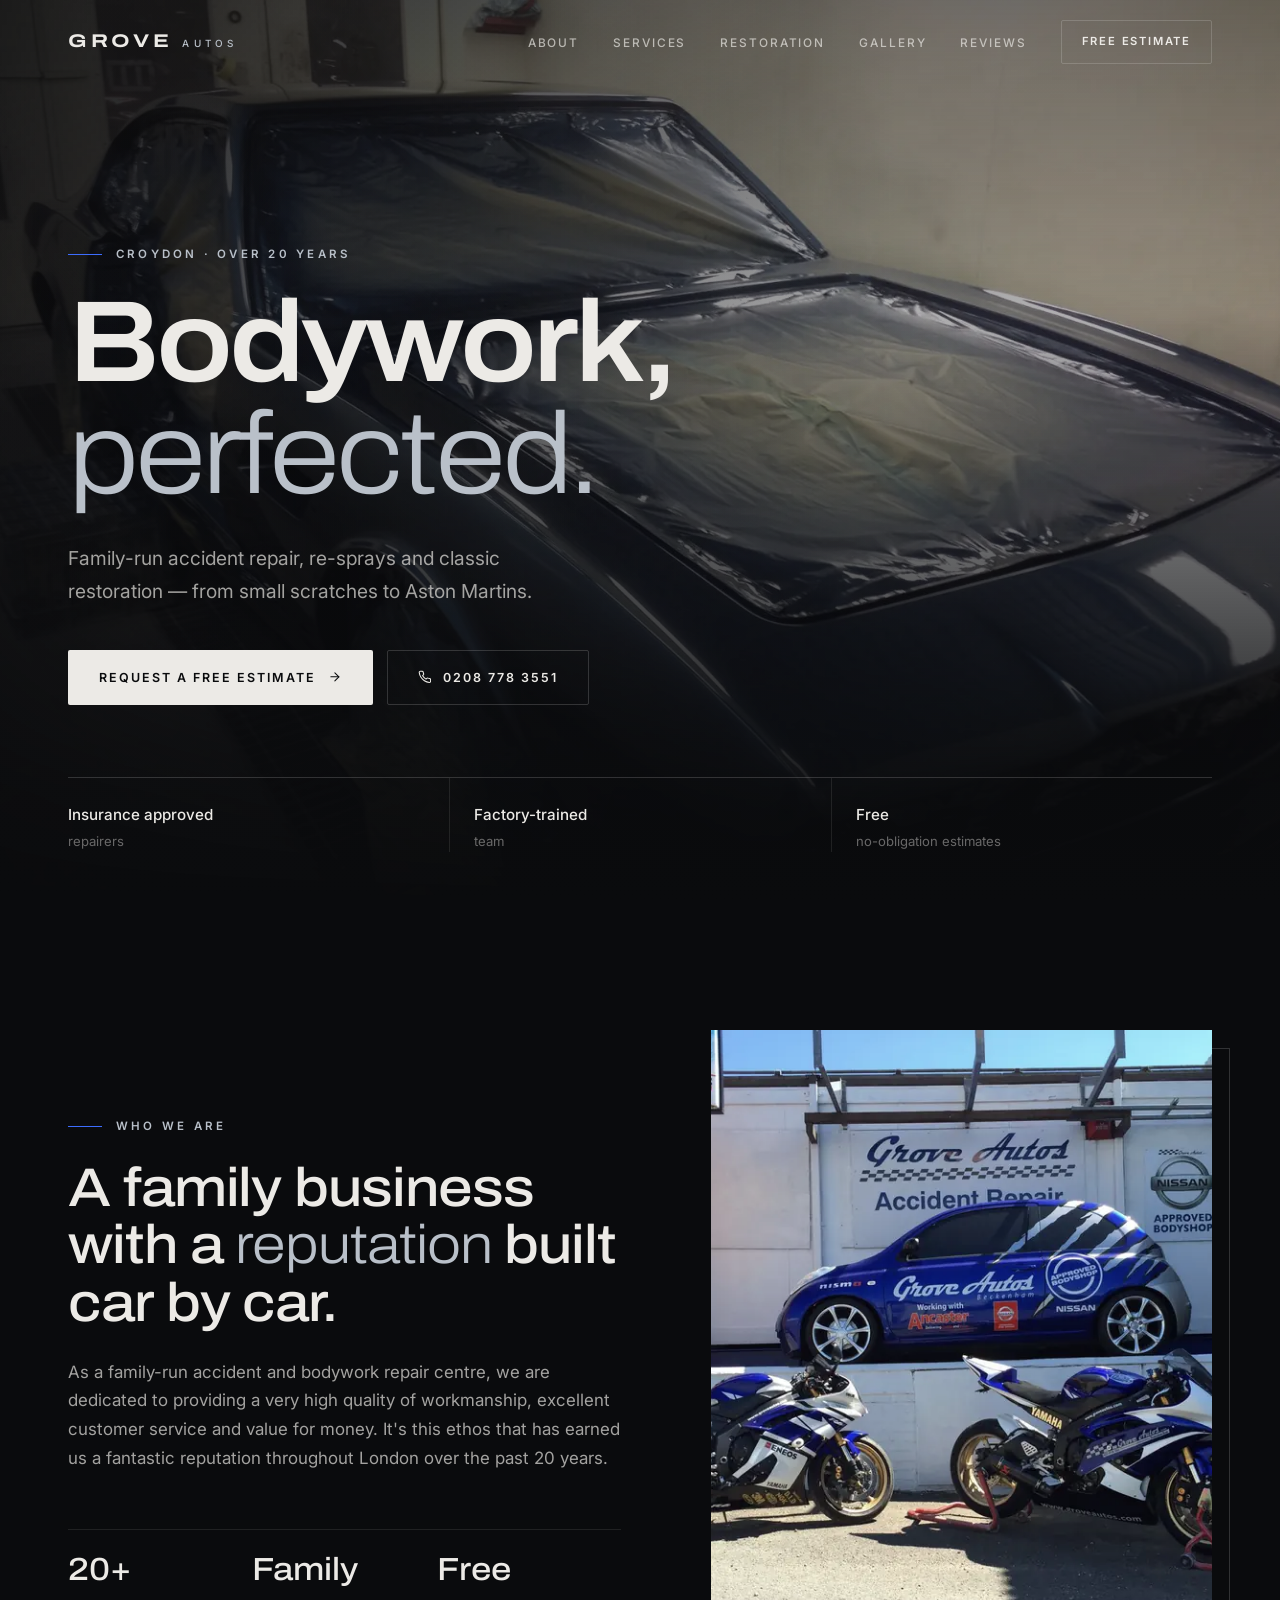
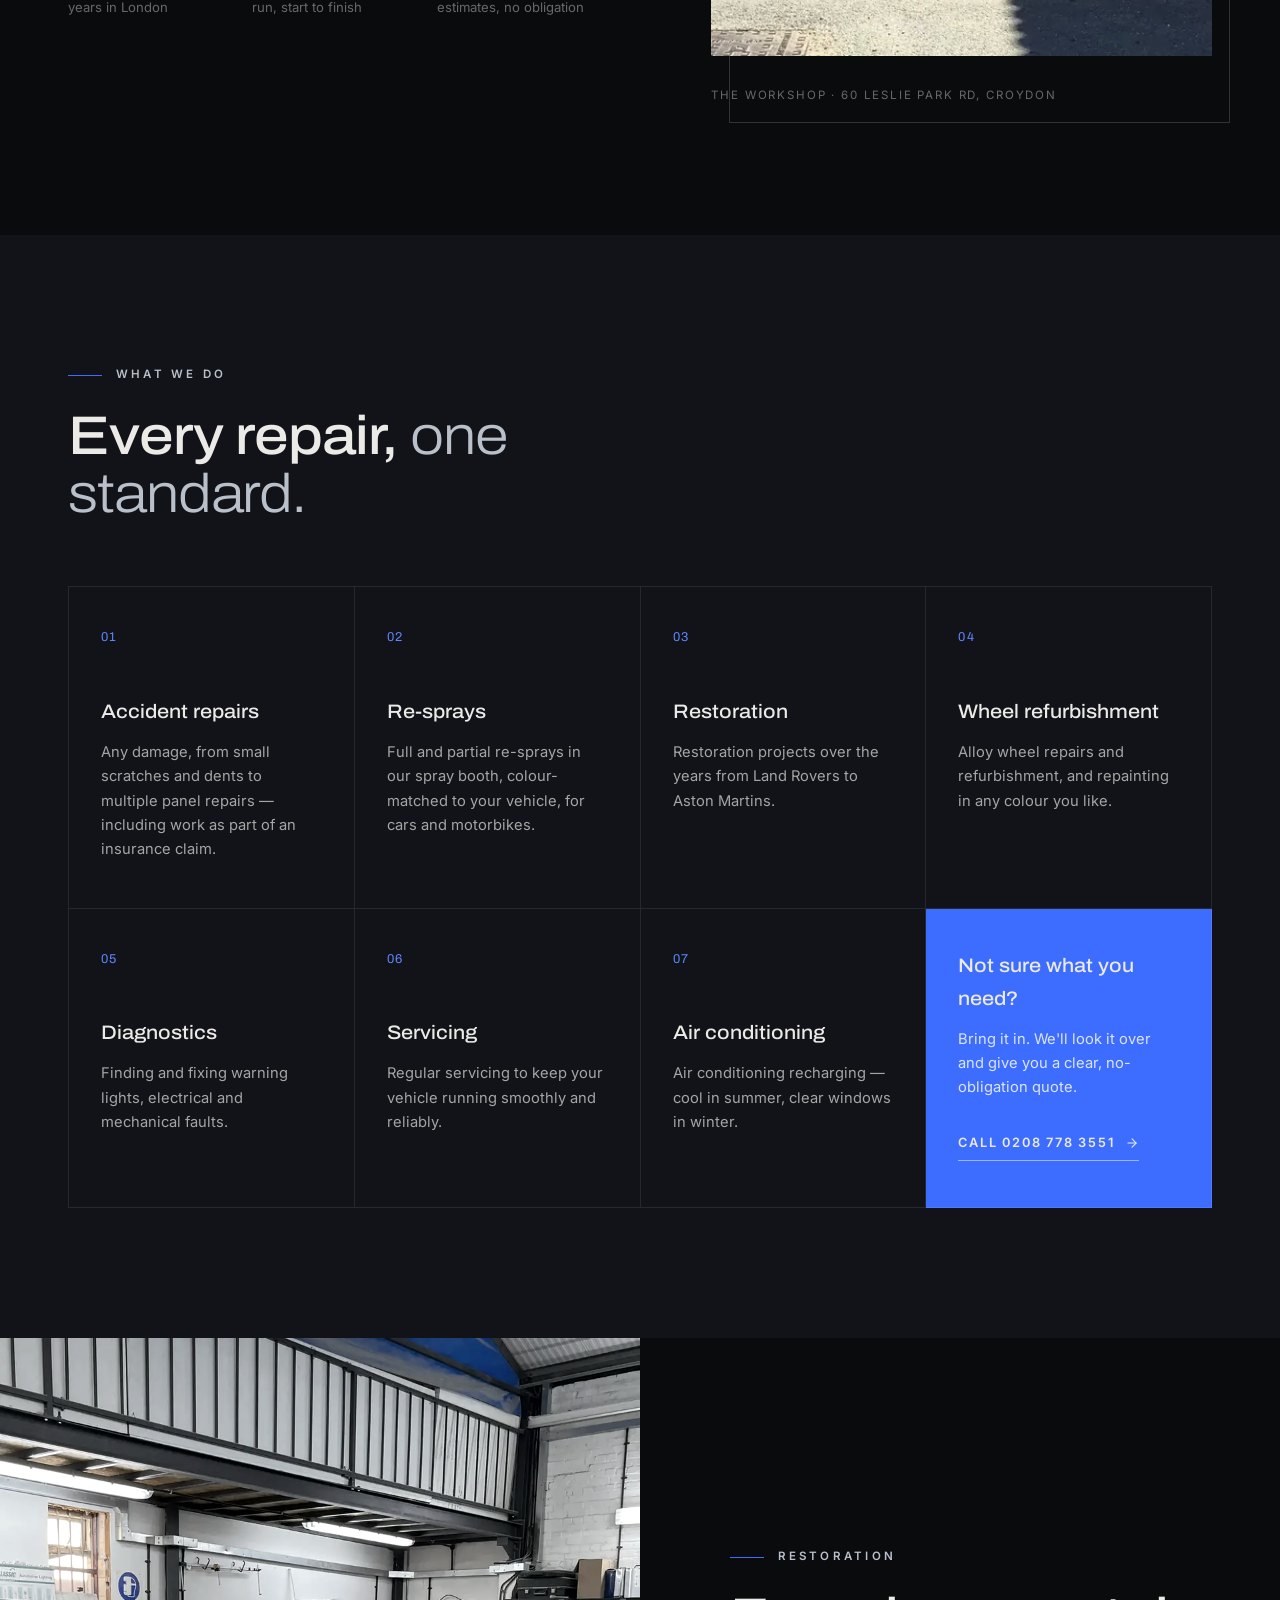
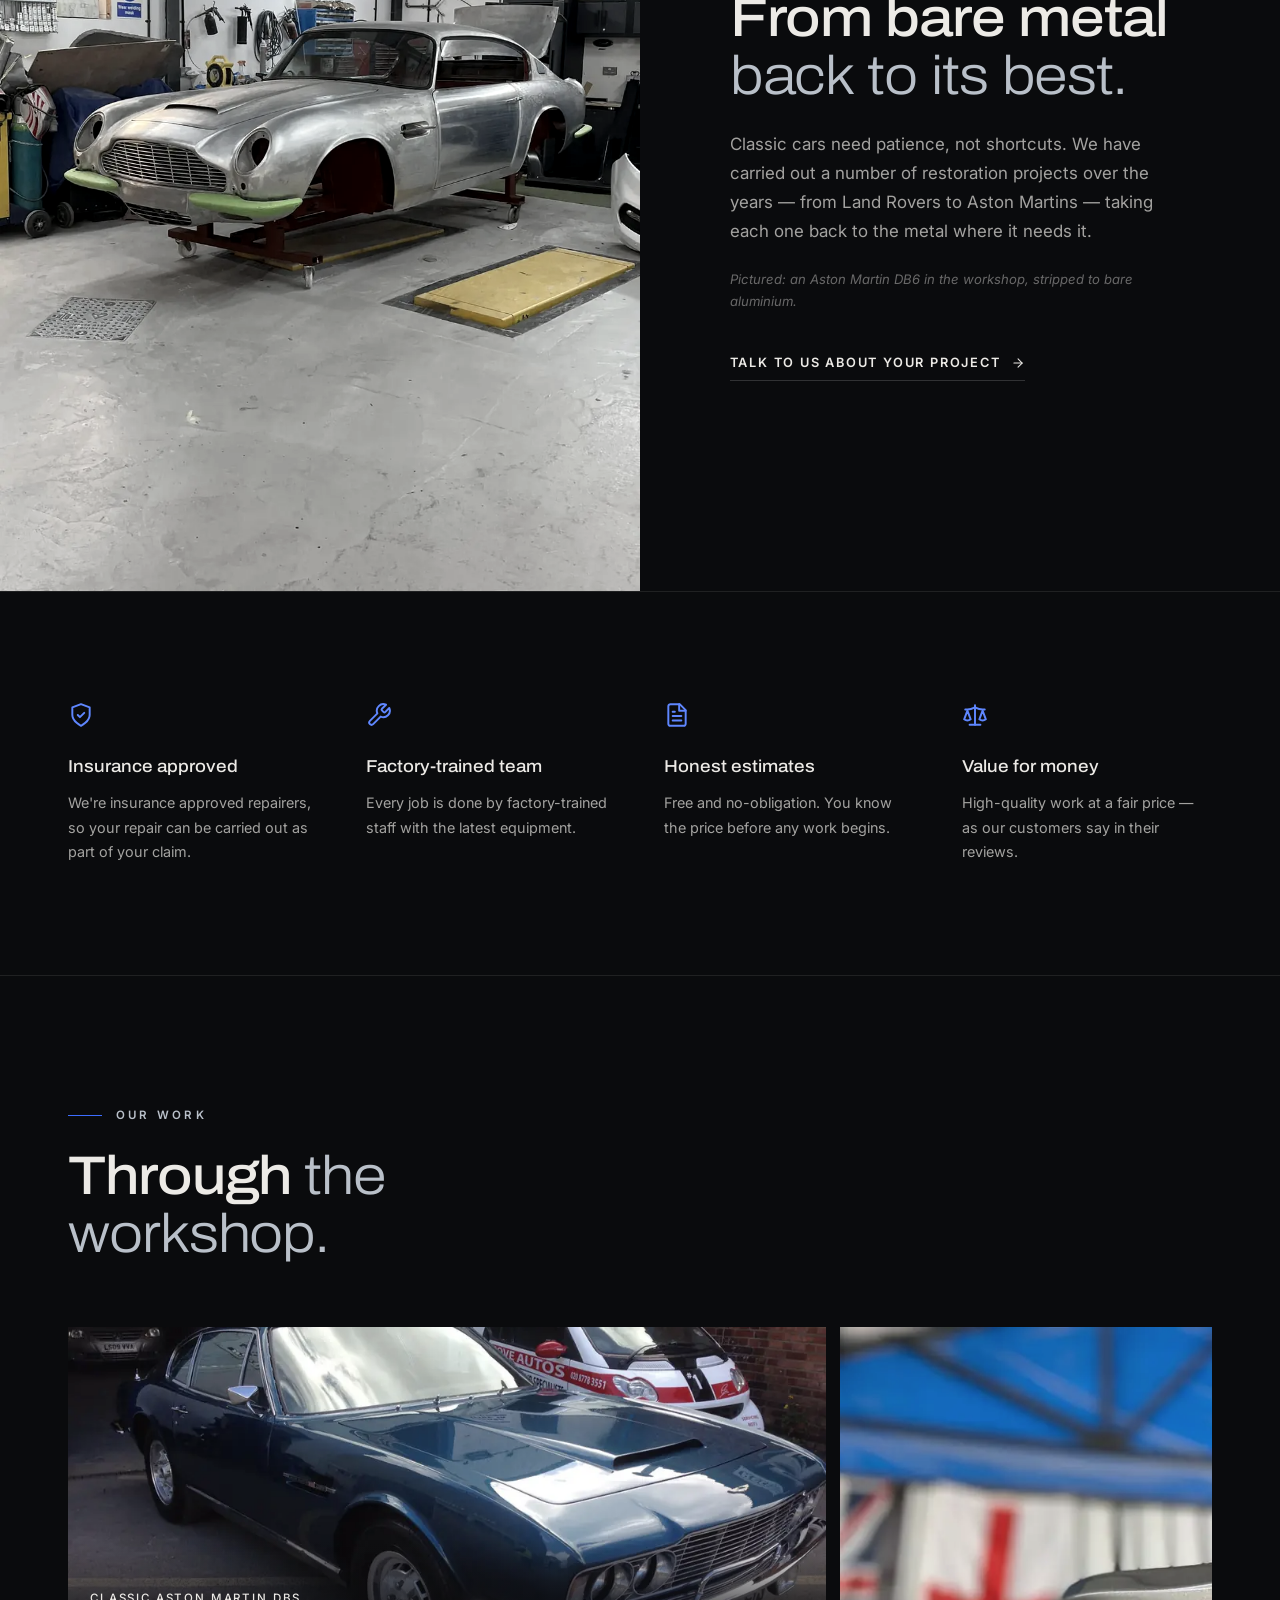
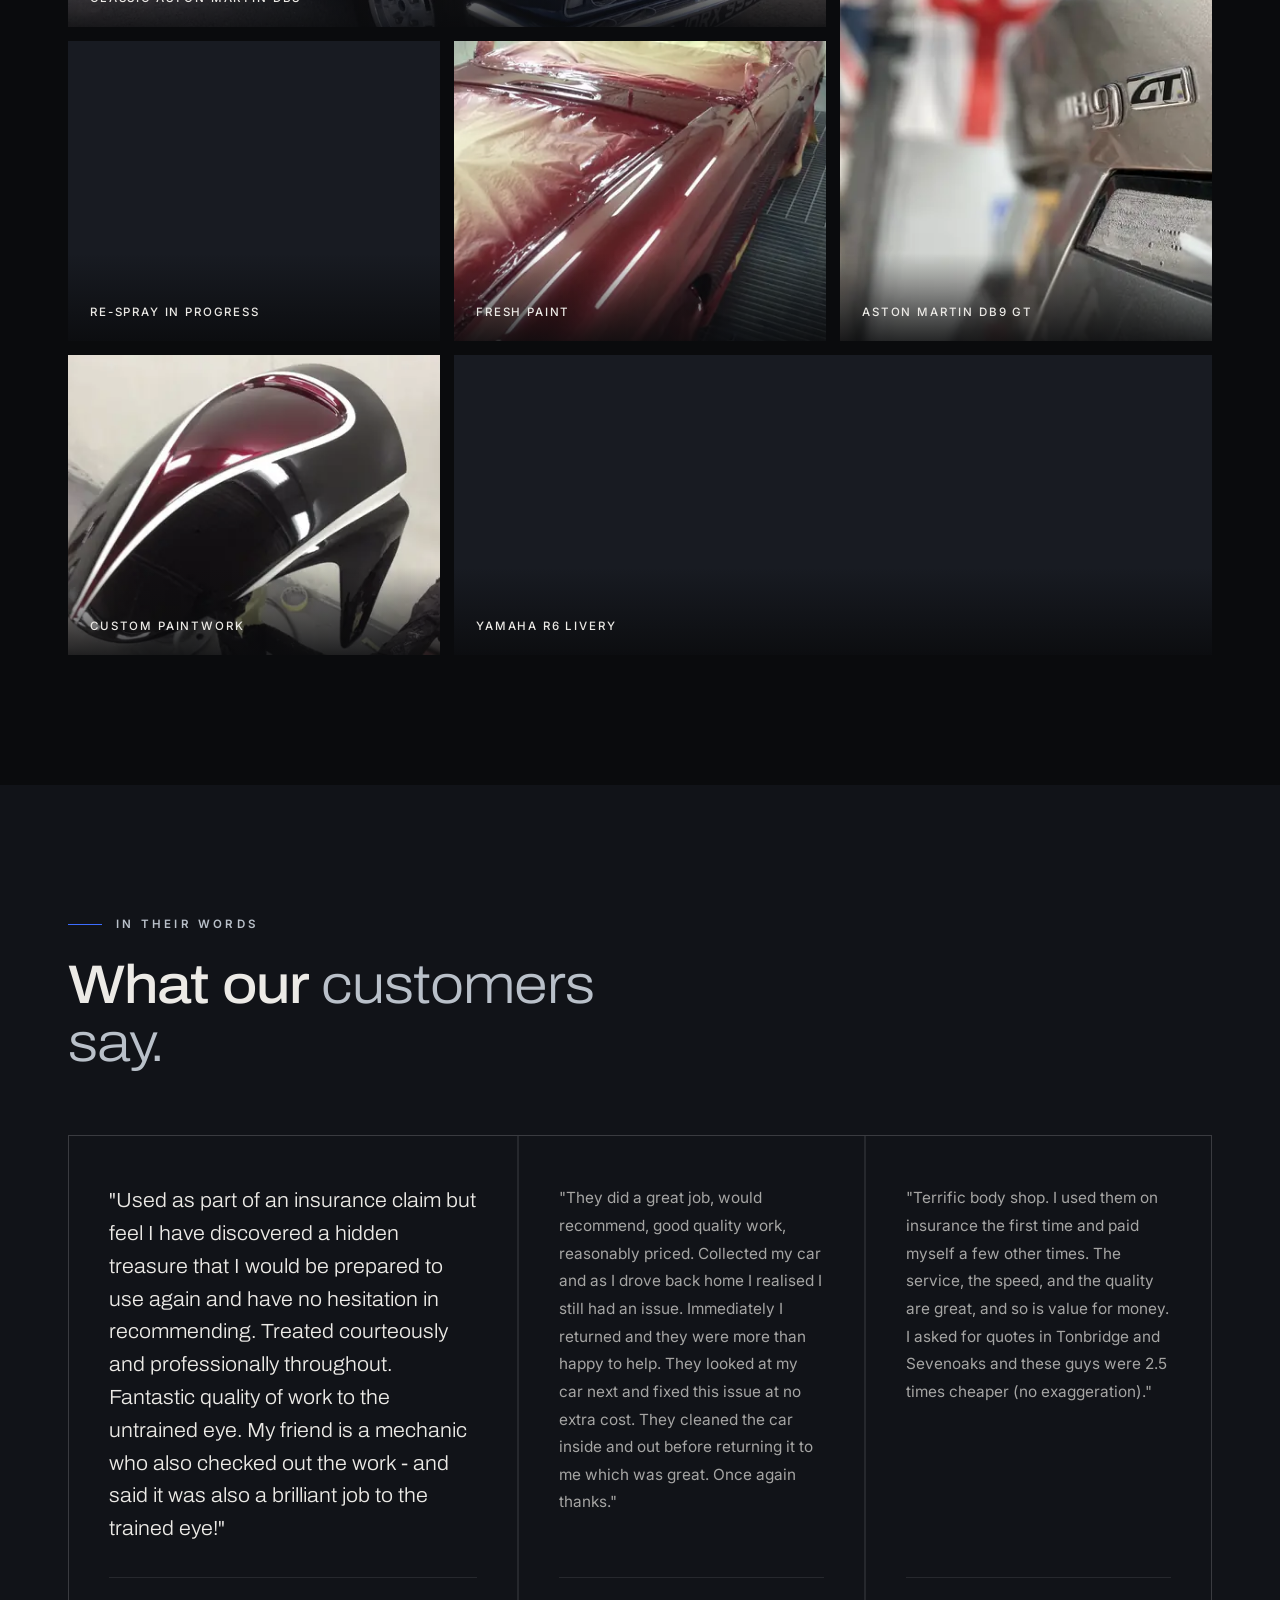
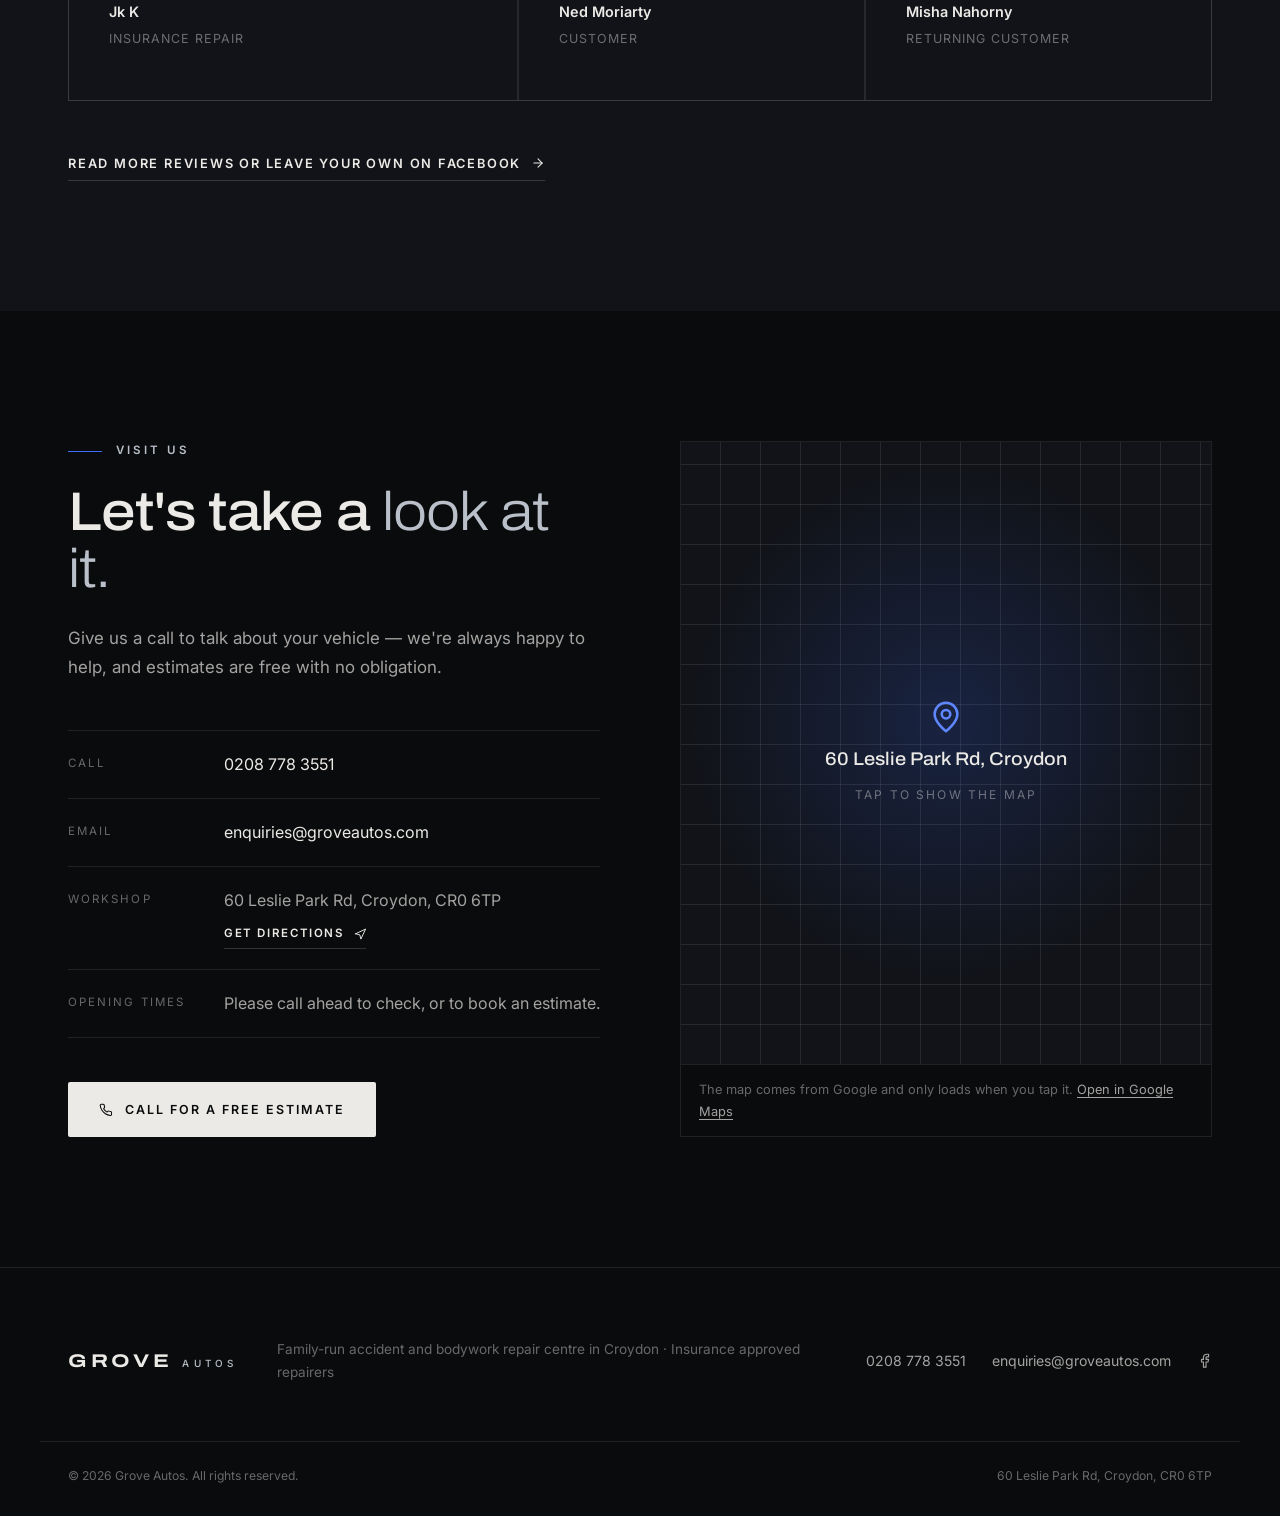
==== commit b0a6f419: "Back to the first dark design (as of 0b208be) The two redesigns after it felt too big and blocky. Th" ====
--- a/index.html
+++ b/index.html
@@ -4,8 +4,9 @@
   <meta charset="UTF-8">
   <meta name="viewport" content="width=device-width, initial-scale=1.0">
   <meta name="description" content="Grove Autos — family-run accident repair, re-sprays and classic restoration in Croydon, with over 20 years of experience. Insurance approved repairers.">
-  <meta name="theme-color" content="#0e0f11">
+  <meta name="theme-color" content="#0a0b0d">
   <title>Grove Autos | Accident Repair, Re-Sprays &amp; Restoration in Croydon</title>
+
   <link rel="canonical" href="https://grove.206.189.176.206.sslip.io/">
 
   <!-- What shows when the link is shared (WhatsApp, Facebook, iMessage…) -->
@@ -17,7 +18,7 @@
   <meta property="og:image" content="https://grove.206.189.176.206.sslip.io/images/og-image.jpg">
   <meta property="og:image:width" content="1200">
   <meta property="og:image:height" content="630">
-  <meta property="og:image:alt" content="Grove Autos: a classic Aston Martin outside the workshop">
+  <meta property="og:image:alt" content="Grove Autos: an Aston Martin in the spray booth">
   <meta property="og:locale" content="en_GB">
   <meta name="twitter:card" content="summary_large_image">
 
@@ -112,40 +113,39 @@
 
   <link rel="preconnect" href="https://fonts.googleapis.com">
   <link rel="preconnect" href="https://fonts.gstatic.com" crossorigin>
-  <link href="https://fonts.googleapis.com/css2?family=Big+Shoulders+Display:wght@600;700;800&family=Hanken+Grotesk:wght@400;500;600&display=swap" rel="stylesheet">
+  <link href="https://fonts.googleapis.com/css2?family=Archivo:wdth,wght@100..125,300..800&family=Inter:wght@300;400;500;600&display=swap" rel="stylesheet">
   <link rel="stylesheet" href="css/style.css">
-  <link rel="preload" as="image" type="image/webp" fetchpriority="high" imagesizes="(max-width: 900px) 100vw, 55vw" imagesrcset="images/opt/gallery1-480.webp 480w, images/opt/gallery1-960.webp 960w, images/opt/gallery1-1600.webp 1600w">
+  <link rel="preload" as="image" type="image/webp" fetchpriority="high" imagesizes="100vw" imagesrcset="images/opt/gallery2-480.webp 480w, images/opt/gallery2-960.webp 960w, images/opt/gallery2-1600.webp 1600w">
 </head>
 <body>
 
   <!-- Icons (drawn once, used with <use href="#i-…">) -->
   <svg width="0" height="0" style="position:absolute" aria-hidden="true">
-    <symbol id="logo" viewBox="0 0 48 48"><rect width="48" height="48" fill="#2f5bff"/><path d="M35 13H13v22h22V24.5H25" fill="none" stroke="#fff" stroke-width="5" stroke-linecap="square"/></symbol>
-    <symbol id="i-arrow" viewBox="0 0 24 24" fill="none" stroke="currentColor" stroke-width="1.8" stroke-linecap="square" stroke-linejoin="miter"><path d="M4 12h15"/><path d="m13 6 6 6-6 6"/></symbol>
+    <symbol id="i-arrow" viewBox="0 0 24 24" fill="none" stroke="currentColor" stroke-width="1.8" stroke-linecap="round" stroke-linejoin="round"><path d="M5 12h14"/><path d="m12 5 7 7-7 7"/></symbol>
     <symbol id="i-phone" viewBox="0 0 24 24" fill="none" stroke="currentColor" stroke-width="1.8" stroke-linecap="round" stroke-linejoin="round"><path d="M22 16.92v3a2 2 0 0 1-2.18 2 19.79 19.79 0 0 1-8.63-3.07 19.5 19.5 0 0 1-6-6 19.79 19.79 0 0 1-3.07-8.67A2 2 0 0 1 4.11 2h3a2 2 0 0 1 2 1.72 12.84 12.84 0 0 0 .7 2.81 2 2 0 0 1-.45 2.11L8.09 9.91a16 16 0 0 0 6 6l1.27-1.27a2 2 0 0 1 2.11-.45 12.84 12.84 0 0 0 2.81.7A2 2 0 0 1 22 16.92z"/></symbol>
-    <symbol id="i-check" viewBox="0 0 24 24" fill="none" stroke="currentColor" stroke-width="1.8" stroke-linecap="square" stroke-linejoin="miter"><path d="m5 12.5 4.5 4.5L19 7.5"/></symbol>
-    <symbol id="i-shield" viewBox="0 0 24 24" fill="none" stroke="currentColor" stroke-width="1.6" stroke-linejoin="round"><path d="M12 22s8-4 8-10V5l-8-3-8 3v7c0 6 8 10 8 10z"/><path d="m8.5 12 2.5 2.5 4.5-5" stroke-linecap="square"/></symbol>
-    <symbol id="i-facebook" viewBox="0 0 24 24" fill="none" stroke="currentColor" stroke-width="1.8" stroke-linejoin="round"><path d="M18 2h-3a5 5 0 0 0-5 5v3H7v4h3v8h4v-8h3l1-4h-4V7a1 1 0 0 1 1-1h3z"/></symbol>
-    <symbol id="i-pin" viewBox="0 0 24 24" fill="none" stroke="currentColor" stroke-width="1.8" stroke-linejoin="round"><path d="M20 10c0 6-8 12-8 12s-8-6-8-12a8 8 0 0 1 16 0z"/><circle cx="12" cy="10" r="3"/></symbol>
-    <symbol id="i-left" viewBox="0 0 24 24" fill="none" stroke="currentColor" stroke-width="1.8" stroke-linecap="square" stroke-linejoin="miter"><path d="M15 5l-7 7 7 7"/></symbol>
-    <symbol id="i-right" viewBox="0 0 24 24" fill="none" stroke="currentColor" stroke-width="1.8" stroke-linecap="square" stroke-linejoin="miter"><path d="M9 5l7 7-7 7"/></symbol>
+    <symbol id="i-shield" viewBox="0 0 24 24" fill="none" stroke="currentColor" stroke-width="1.8" stroke-linecap="round" stroke-linejoin="round"><path d="M12 22s8-4 8-10V5l-8-3-8 3v7c0 6 8 10 8 10z"/><path d="m9 12 2 2 4-4"/></symbol>
+    <symbol id="i-wrench" viewBox="0 0 24 24" fill="none" stroke="currentColor" stroke-width="1.8" stroke-linecap="round" stroke-linejoin="round"><path d="M14.7 6.3a1 1 0 0 0 0 1.4l1.6 1.6a1 1 0 0 0 1.4 0l3.77-3.77a6 6 0 0 1-7.94 7.94l-6.91 6.91a2.12 2.12 0 0 1-3-3l6.91-6.91a6 6 0 0 1 7.94-7.94l-3.76 3.76z"/></symbol>
+    <symbol id="i-file" viewBox="0 0 24 24" fill="none" stroke="currentColor" stroke-width="1.8" stroke-linecap="round" stroke-linejoin="round"><path d="M14.5 2H6a2 2 0 0 0-2 2v16a2 2 0 0 0 2 2h12a2 2 0 0 0 2-2V7.5L14.5 2z"/><path d="M14 2v6h6"/><path d="M16 13H8"/><path d="M16 17H8"/><path d="M10 9H8"/></symbol>
+    <symbol id="i-scale" viewBox="0 0 24 24" fill="none" stroke="currentColor" stroke-width="1.8" stroke-linecap="round" stroke-linejoin="round"><path d="m16 16 3-8 3 8c-.87.65-1.92 1-3 1s-2.13-.35-3-1z"/><path d="m2 16 3-8 3 8c-.87.65-1.92 1-3 1s-2.13-.35-3-1z"/><path d="M7 21h10"/><path d="M12 3v18"/><path d="M3 7h2c2 0 5-1 7-2 2 1 5 2 7 2h2"/></symbol>
+    <symbol id="i-facebook" viewBox="0 0 24 24" fill="none" stroke="currentColor" stroke-width="1.8" stroke-linecap="round" stroke-linejoin="round"><path d="M18 2h-3a5 5 0 0 0-5 5v3H7v4h3v8h4v-8h3l1-4h-4V7a1 1 0 0 1 1-1h3z"/></symbol>
+    <symbol id="i-pin" viewBox="0 0 24 24" fill="none" stroke="currentColor" stroke-width="1.8" stroke-linecap="round" stroke-linejoin="round"><path d="M20 10c0 6-8 12-8 12s-8-6-8-12a8 8 0 0 1 16 0z"/><circle cx="12" cy="10" r="3"/></symbol>
+    <symbol id="i-route" viewBox="0 0 24 24" fill="none" stroke="currentColor" stroke-width="1.8" stroke-linecap="round" stroke-linejoin="round"><polygon points="3 11 22 2 13 21 11 13 3 11"/></symbol>
   </svg>
 
   <!-- ========== NAVBAR ========== -->
   <header class="nav" id="navbar">
     <div class="wrap nav-inner">
       <a href="#top" class="brand" aria-label="Grove Autos — home">
-        <svg class="logo-mark" aria-hidden="true"><use href="#logo"/></svg>
-        <span class="brand-text"><span class="brand-name">Grove Autos</span><span class="brand-sub">Bodywork · Croydon</span></span>
+        <span class="brand-name">Grove</span><span class="brand-sub">Autos</span>
       </a>
       <nav aria-label="Main">
         <ul class="nav-links" id="navLinks">
-          <li><a href="#insurance">Insurance</a></li>
+          <li><a href="#about">About</a></li>
           <li><a href="#services">Services</a></li>
-          <li><a href="#gallery">Our work</a></li>
+          <li><a href="#restoration">Restoration</a></li>
+          <li><a href="#gallery">Gallery</a></li>
           <li><a href="#reviews">Reviews</a></li>
-          <li><a href="#contact">Contact</a></li>
-          <li class="nav-call"><a href="tel:02087783551" class="btn btn-solid btn-sm"><svg class="ico" aria-hidden="true"><use href="#i-phone"/></svg> 0208 778 3551</a></li>
+          <li class="nav-cta-item"><a href="#contact" class="btn btn-ghost btn-sm">Free estimate</a></li>
         </ul>
       </nav>
       <button class="nav-toggle" id="navToggle" aria-label="Open menu" aria-expanded="false" aria-controls="navLinks">
@@ -158,177 +158,200 @@
 
     <!-- ========== HERO ========== -->
     <section class="hero">
-      <div class="hero-text">
-        <p class="kicker reveal">Family-run · Croydon · Over 20 years</p>
-        <h1 class="hero-title reveal">Accident repair &amp; restoration, done properly.</h1>
-        <p class="hero-lead reveal">From small scratches to multiple panel repairs, re-sprays and classic restoration — Land Rovers to Aston Martins.</p>
-        <p class="hero-approved reveal"><svg class="ico" aria-hidden="true"><use href="#i-shield"/></svg> <span><strong>Insurance approved repairers</strong>Repairs carried out as part of your claim</span></p>
+      <div class="hero-media" aria-hidden="true">
+        <picture><source type="image/webp" srcset="images/opt/gallery2-480.webp 480w, images/opt/gallery2-960.webp 960w, images/opt/gallery2-1600.webp 1600w" sizes="100vw"><img src="images/opt/gallery2-960.jpg" srcset="images/opt/gallery2-480.jpg 480w, images/opt/gallery2-960.jpg 960w, images/opt/gallery2-1600.jpg 1600w" sizes="100vw" alt="" width="1600" height="1088" decoding="async" fetchpriority="high"></picture>
+      </div>
+      <div class="wrap hero-content">
+        <p class="eyebrow reveal">Croydon · Over 20 years</p>
+        <h1 class="hero-title reveal">Bodywork,<br><em>perfected.</em></h1>
+        <p class="hero-lead reveal">Family-run accident repair, re-sprays and classic restoration — from small scratches to Aston Martins.</p>
         <div class="hero-actions reveal">
-          <a href="tel:02087783551" class="btn btn-solid"><svg class="ico" aria-hidden="true"><use href="#i-phone"/></svg> Call for a free estimate</a>
-          <a href="#services" class="btn btn-line">What we do <svg class="ico" aria-hidden="true"><use href="#i-arrow"/></svg></a>
-        </div>
-      </div>
-      <div class="hero-photo">
-        <picture><source type="image/webp" srcset="images/opt/gallery1-480.webp 480w, images/opt/gallery1-960.webp 960w, images/opt/gallery1-1600.webp 1600w" sizes="(max-width: 900px) 100vw, 55vw"><img src="images/opt/gallery1-960.jpg" srcset="images/opt/gallery1-480.jpg 480w, images/opt/gallery1-960.jpg 960w, images/opt/gallery1-1600.jpg 1600w" sizes="(max-width: 900px) 100vw, 55vw" alt="A classic blue Aston Martin DBS outside the Grove Autos workshop" width="1600" height="1088" decoding="async" fetchpriority="high"></picture>
-        <span class="photo-tag">Classic Aston Martin DBS · at the workshop</span>
-      </div>
-    </section>
-
-    <!-- ========== INSURANCE ========== -->
-    <section class="insurance" id="insurance">
-      <div class="wrap ins-grid">
-        <div class="ins-head reveal">
-          <p class="kicker">Had an accident?</p>
-          <h2 class="ins-title">Insurance approved repairers.</h2>
-        </div>
-        <div class="ins-body reveal">
-          <p class="ins-lead">We're insurance approved repairers, so your repair can be carried out as part of your insurance claim. Prefer to pay yourself? That's fine too — the estimate is free either way.</p>
-          <ol class="ins-steps">
-            <li><span>01</span><strong>Call us or drop in</strong>Tell us what happened and bring the car to the workshop.</li>
-            <li><span>02</span><strong>Free estimate</strong>We look it over and give you a clear, no-obligation quote.</li>
-            <li><span>03</span><strong>We repair it</strong>As part of your insurance claim, or paid privately.</li>
-          </ol>
-          <a href="tel:02087783551" class="btn btn-white"><svg class="ico" aria-hidden="true"><use href="#i-phone"/></svg> 0208 778 3551</a>
-        </div>
+          <a href="#contact" class="btn btn-primary">Request a free estimate <svg class="ico ico-go" aria-hidden="true"><use href="#i-arrow"/></svg></a>
+          <a href="tel:02087783551" class="btn btn-ghost"><svg class="ico" aria-hidden="true"><use href="#i-phone"/></svg> 0208 778 3551</a>
+        </div>
+      </div>
+      <div class="wrap">
+        <ul class="hero-facts reveal">
+          <li><span>Insurance approved</span>repairers</li>
+          <li><span>Factory-trained</span>team</li>
+          <li><span>Free</span>no-obligation estimates</li>
+        </ul>
       </div>
     </section>
 
     <!-- ========== ABOUT ========== -->
     <section class="section about" id="about">
-      <div class="about-photo reveal">
-        <picture><source type="image/webp" srcset="images/opt/gallery11-480.webp 480w, images/opt/gallery11-960.webp 960w, images/opt/gallery11-1600.webp 1600w" sizes="(max-width: 900px) 100vw, 60vw"><img src="images/opt/gallery11-960.jpg" srcset="images/opt/gallery11-480.jpg 480w, images/opt/gallery11-960.jpg 960w, images/opt/gallery11-1600.jpg 1600w" sizes="(max-width: 900px) 100vw, 60vw" alt="The Grove Autos accident repair workshop with a branded Nissan Micra and two Yamaha R6 motorbikes" width="1600" height="1088" decoding="async" loading="lazy"></picture>
-      </div>
-      <div class="about-card reveal">
-        <p class="kicker">Who we are</p>
-        <h2 class="title">A family business, built car by car.</h2>
-        <p class="lead">As a family-run accident and bodywork repair centre, we are dedicated to providing a very high quality of workmanship, excellent customer service and value for money. It's this ethos that has earned us a fantastic reputation throughout London over the past 20 years.</p>
-        <ul class="ticks">
-          <li><svg class="ico" aria-hidden="true"><use href="#i-check"/></svg> Factory-trained staff and the latest equipment</li>
-          <li><svg class="ico" aria-hidden="true"><use href="#i-check"/></svg> Free, no-obligation estimates</li>
-          <li><svg class="ico" aria-hidden="true"><use href="#i-check"/></svg> Cars, classics and motorbikes</li>
-        </ul>
+      <div class="wrap about-grid">
+        <div class="about-text">
+          <p class="eyebrow reveal">Who we are</p>
+          <h2 class="title reveal">A family business with a <em>reputation</em> built car by car.</h2>
+          <p class="lead reveal">As a family-run accident and bodywork repair centre, we are dedicated to providing a very high quality of workmanship, excellent customer service and value for money. It's this ethos that has earned us a fantastic reputation throughout London over the past 20 years.</p>
+          <dl class="figures reveal">
+            <div><dt>20+</dt><dd>years in London</dd></div>
+            <div><dt>Family</dt><dd>run, start to finish</dd></div>
+            <div><dt>Free</dt><dd>estimates, no obligation</dd></div>
+          </dl>
+        </div>
+        <figure class="about-photo reveal">
+          <picture><source type="image/webp" srcset="images/opt/gallery11-480.webp 480w, images/opt/gallery11-960.webp 960w, images/opt/gallery11-1600.webp 1600w" sizes="(max-width: 900px) 100vw, 520px"><img src="images/opt/gallery11-960.jpg" srcset="images/opt/gallery11-480.jpg 480w, images/opt/gallery11-960.jpg 960w, images/opt/gallery11-1600.jpg 1600w" sizes="(max-width: 900px) 100vw, 520px" alt="The Grove Autos accident repair workshop with a branded Nissan Micra and two Yamaha R6 motorbikes" width="1600" height="1088" decoding="async" loading="lazy"></picture>
+          <figcaption>The workshop · 60 Leslie Park Rd, Croydon</figcaption>
+        </figure>
       </div>
     </section>
 
     <!-- ========== SERVICES ========== -->
     <section class="section services" id="services">
-      <div class="wrap svc-grid">
-        <div class="svc-intro">
-          <p class="kicker reveal">What we do</p>
-          <h2 class="title reveal">Every repair, one standard.</h2>
-          <p class="lead reveal">Not sure what you need? Bring it in. We'll look it over and give you a clear, no-obligation quote.</p>
-          <a href="tel:02087783551" class="btn btn-line reveal"><svg class="ico" aria-hidden="true"><use href="#i-phone"/></svg> 0208 778 3551</a>
-        </div>
-        <ul class="svc-list">
-            <li class="svc reveal">
-              <h3>Accident repairs</h3>
-              <p>Any damage, from small scratches and dents to multiple panel repairs — including work as part of an insurance claim.</p>
-            </li>
-            <li class="svc reveal">
-              <h3>Re-sprays</h3>
-              <p>Full and partial re-sprays in our spray booth, colour-matched to your vehicle, for cars and motorbikes.</p>
-            </li>
-            <li class="svc reveal">
-              <h3>Restoration</h3>
-              <p>Restoration projects over the years from Land Rovers to Aston Martins.</p>
-            </li>
-            <li class="svc reveal">
-              <h3>Wheel refurbishment</h3>
-              <p>Alloy wheel repairs and refurbishment, and repainting in any colour you like.</p>
-            </li>
-            <li class="svc reveal">
-              <h3>Diagnostics</h3>
-              <p>Finding and fixing warning lights, electrical and mechanical faults.</p>
-            </li>
-            <li class="svc reveal">
-              <h3>Servicing</h3>
-              <p>Regular servicing to keep your vehicle running smoothly and reliably.</p>
-            </li>
-            <li class="svc reveal">
-              <h3>Air conditioning</h3>
-              <p>Air conditioning recharging — cool in summer, clear windows in winter.</p>
-            </li>
-        </ul>
-      </div>
-    </section>
-
-    <!-- ========== RESTORATION ========== -->
+      <div class="wrap">
+        <div class="section-head">
+          <p class="eyebrow reveal">What we do</p>
+          <h2 class="title reveal">Every repair, <em>one standard.</em></h2>
+        </div>
+        <ol class="service-list">
+          <li class="reveal">
+            <span class="num">01</span>
+            <h3>Accident repairs</h3>
+            <p>Any damage, from small scratches and dents to multiple panel repairs — including work as part of an insurance claim.</p>
+          </li>
+          <li class="reveal">
+            <span class="num">02</span>
+            <h3>Re-sprays</h3>
+            <p>Full and partial re-sprays in our spray booth, colour-matched to your vehicle, for cars and motorbikes.</p>
+          </li>
+          <li class="reveal">
+            <span class="num">03</span>
+            <h3>Restoration</h3>
+            <p>Restoration projects over the years from Land Rovers to Aston Martins.</p>
+          </li>
+          <li class="reveal">
+            <span class="num">04</span>
+            <h3>Wheel refurbishment</h3>
+            <p>Alloy wheel repairs and refurbishment, and repainting in any colour you like.</p>
+          </li>
+          <li class="reveal">
+            <span class="num">05</span>
+            <h3>Diagnostics</h3>
+            <p>Finding and fixing warning lights, electrical and mechanical faults.</p>
+          </li>
+          <li class="reveal">
+            <span class="num">06</span>
+            <h3>Servicing</h3>
+            <p>Regular servicing to keep your vehicle running smoothly and reliably.</p>
+          </li>
+          <li class="reveal">
+            <span class="num">07</span>
+            <h3>Air conditioning</h3>
+            <p>Air conditioning recharging — cool in summer, clear windows in winter.</p>
+          </li>
+          <li class="service-cta reveal">
+            <h3>Not sure what you need?</h3>
+            <p>Bring it in. We'll look it over and give you a clear, no-obligation quote.</p>
+            <a href="tel:02087783551" class="link-arrow">Call 0208 778 3551 <svg class="ico ico-go" aria-hidden="true"><use href="#i-arrow"/></svg></a>
+          </li>
+        </ol>
+      </div>
+    </section>
+
+    <!-- ========== RESTORATION FEATURE ========== -->
     <section class="feature" id="restoration">
-      <div class="feature-photo">
-        <picture><source type="image/webp" srcset="images/opt/db6-480.webp 480w, images/opt/db6-960.webp 960w, images/opt/db6-1536.webp 1536w" sizes="100vw"><img src="images/opt/db6-960.jpg" srcset="images/opt/db6-480.jpg 480w, images/opt/db6-960.jpg 960w, images/opt/db6-1536.jpg 1536w" sizes="100vw" alt="An Aston Martin DB6 stripped to bare aluminium on a restoration jig" width="1536" height="2048" decoding="async" loading="lazy"></picture>
-      </div>
-      <div class="wrap feature-wrap">
-        <div class="feature-card reveal">
-          <p class="kicker">Restoration</p>
-          <h2 class="title">From bare metal back to its best.</h2>
-          <p class="lead">Classic cars need patience, not shortcuts. We have carried out a number of restoration projects over the years — from Land Rovers to Aston Martins — taking each one back to the metal where it needs it.</p>
-          <p class="feature-note">Pictured: an Aston Martin DB6 in the workshop, stripped to bare aluminium.</p>
-          <a href="#contact" class="link-arrow">Talk to us about your project <svg class="ico" aria-hidden="true"><use href="#i-arrow"/></svg></a>
+      <div class="feature-photo reveal">
+        <picture><source type="image/webp" srcset="images/opt/db6-480.webp 480w, images/opt/db6-960.webp 960w, images/opt/db6-1536.webp 1536w" sizes="(max-width: 900px) 100vw, 50vw"><img src="images/opt/db6-960.jpg" srcset="images/opt/db6-480.jpg 480w, images/opt/db6-960.jpg 960w, images/opt/db6-1536.jpg 1536w" sizes="(max-width: 900px) 100vw, 50vw" alt="An Aston Martin DB6 stripped to bare aluminium on a restoration jig" width="1536" height="2048" decoding="async" loading="lazy"></picture>
+      </div>
+      <div class="feature-text">
+        <p class="eyebrow reveal">Restoration</p>
+        <h2 class="title reveal">From bare metal <em>back to its best.</em></h2>
+        <p class="lead reveal">Classic cars need patience, not shortcuts. We have carried out a number of restoration projects over the years — from Land Rovers to Aston Martins — taking each one back to the metal where it needs it.</p>
+        <p class="feature-note reveal">Pictured: an Aston Martin DB6 in the workshop, stripped to bare aluminium.</p>
+        <a href="#contact" class="link-arrow reveal">Talk to us about your project <svg class="ico ico-go" aria-hidden="true"><use href="#i-arrow"/></svg></a>
+      </div>
+    </section>
+
+    <!-- ========== WHY US ========== -->
+    <section class="section why">
+      <div class="wrap why-grid">
+        <div class="why-item reveal">
+          <svg class="ico" aria-hidden="true"><use href="#i-shield"/></svg>
+          <h3>Insurance approved</h3>
+          <p>We're insurance approved repairers, so your repair can be carried out as part of your claim.</p>
+        </div>
+        <div class="why-item reveal">
+          <svg class="ico" aria-hidden="true"><use href="#i-wrench"/></svg>
+          <h3>Factory-trained team</h3>
+          <p>Every job is done by factory-trained staff with the latest equipment.</p>
+        </div>
+        <div class="why-item reveal">
+          <svg class="ico" aria-hidden="true"><use href="#i-file"/></svg>
+          <h3>Honest estimates</h3>
+          <p>Free and no-obligation. You know the price before any work begins.</p>
+        </div>
+        <div class="why-item reveal">
+          <svg class="ico" aria-hidden="true"><use href="#i-scale"/></svg>
+          <h3>Value for money</h3>
+          <p>High-quality work at a fair price — as our customers say in their reviews.</p>
         </div>
       </div>
     </section>
 
     <!-- ========== GALLERY ========== -->
     <section class="section gallery" id="gallery">
-      <div class="wrap gallery-head">
-        <div>
-          <p class="kicker reveal">Our work</p>
-          <h2 class="title reveal">Through the workshop.</h2>
-        </div>
-        <div class="strip-controls">
-          <button type="button" class="strip-btn" id="stripPrev" aria-label="Previous photos"><svg class="ico" aria-hidden="true"><use href="#i-left"/></svg></button>
-          <button type="button" class="strip-btn" id="stripNext" aria-label="Next photos"><svg class="ico" aria-hidden="true"><use href="#i-right"/></svg></button>
-        </div>
-      </div>
-      <div class="strip" id="strip" tabindex="0" aria-label="Photos of our work (scroll sideways)">
-          <figure class="shot">
-            <picture><source type="image/webp" srcset="images/opt/gallery2-480.webp 480w, images/opt/gallery2-960.webp 960w, images/opt/gallery2-1600.webp 1600w" sizes="(max-width: 600px) 80vw, 420px"><img src="images/opt/gallery2-960.jpg" srcset="images/opt/gallery2-480.jpg 480w, images/opt/gallery2-960.jpg 960w, images/opt/gallery2-1600.jpg 1600w" sizes="(max-width: 600px) 80vw, 420px" alt="A classic Aston Martin masked up in the spray booth" width="1600" height="1088" decoding="async" loading="lazy"></picture>
+      <div class="wrap">
+        <div class="section-head split">
+          <div>
+            <p class="eyebrow reveal">Our work</p>
+            <h2 class="title reveal">Through <em>the workshop.</em></h2>
+          </div>
+          <a class="link-arrow reveal" href="https://www.facebook.com/profile.php?id=100057315015959" target="_blank" rel="noopener">More on Facebook <svg class="ico ico-go" aria-hidden="true"><use href="#i-arrow"/></svg></a>
+        </div>
+        <div class="gallery-grid">
+          <figure class="g g-wide reveal">
+            <picture><source type="image/webp" srcset="images/opt/gallery1-480.webp 480w, images/opt/gallery1-960.webp 960w, images/opt/gallery1-1600.webp 1600w" sizes="(max-width: 900px) 100vw, 66vw"><img src="images/opt/gallery1-960.jpg" srcset="images/opt/gallery1-480.jpg 480w, images/opt/gallery1-960.jpg 960w, images/opt/gallery1-1600.jpg 1600w" sizes="(max-width: 900px) 100vw, 66vw" alt="A classic blue Aston Martin DBS outside the workshop" width="1600" height="1088" decoding="async" loading="lazy"></picture>
+            <figcaption>Classic Aston Martin DBS</figcaption>
+          </figure>
+          <figure class="g g-tall reveal">
+            <picture><source type="image/webp" srcset="images/opt/db9-480.webp 480w, images/opt/db9-960.webp 960w, images/opt/db9-1200.webp 1200w" sizes="(max-width: 600px) 100vw, (max-width: 900px) 50vw, 33vw"><img src="images/opt/db9-960.jpg" srcset="images/opt/db9-480.jpg 480w, images/opt/db9-960.jpg 960w, images/opt/db9-1200.jpg 1200w" sizes="(max-width: 600px) 100vw, (max-width: 900px) 50vw, 33vw" alt="The badge of an Aston Martin DB9 GT in the workshop" width="1200" height="1600" decoding="async" loading="lazy"></picture>
+            <figcaption>Aston Martin DB9 GT</figcaption>
+          </figure>
+          <figure class="g reveal">
+            <picture><source type="image/webp" srcset="images/opt/gallery2-480.webp 480w, images/opt/gallery2-960.webp 960w, images/opt/gallery2-1600.webp 1600w" sizes="(max-width: 600px) 100vw, (max-width: 900px) 50vw, 33vw"><img src="images/opt/gallery2-960.jpg" srcset="images/opt/gallery2-480.jpg 480w, images/opt/gallery2-960.jpg 960w, images/opt/gallery2-1600.jpg 1600w" sizes="(max-width: 600px) 100vw, (max-width: 900px) 50vw, 33vw" alt="A classic Aston Martin masked up in the spray booth" width="1600" height="1088" decoding="async" loading="lazy"></picture>
             <figcaption>Re-spray in progress</figcaption>
           </figure>
-          <figure class="shot">
-            <picture><source type="image/webp" srcset="images/opt/gallery9-480.webp 480w, images/opt/gallery9-960.webp 960w, images/opt/gallery9-1200.webp 1200w" sizes="(max-width: 600px) 80vw, 420px"><img src="images/opt/gallery9-960.jpg" srcset="images/opt/gallery9-480.jpg 480w, images/opt/gallery9-960.jpg 960w, images/opt/gallery9-1200.jpg 1200w" sizes="(max-width: 600px) 80vw, 420px" alt="A freshly painted red car in the spray booth" width="1200" height="816" decoding="async" loading="lazy"></picture>
+          <figure class="g reveal">
+            <picture><source type="image/webp" srcset="images/opt/gallery9-480.webp 480w, images/opt/gallery9-960.webp 960w, images/opt/gallery9-1200.webp 1200w" sizes="(max-width: 600px) 100vw, (max-width: 900px) 50vw, 33vw"><img src="images/opt/gallery9-960.jpg" srcset="images/opt/gallery9-480.jpg 480w, images/opt/gallery9-960.jpg 960w, images/opt/gallery9-1200.jpg 1200w" sizes="(max-width: 600px) 100vw, (max-width: 900px) 50vw, 33vw" alt="A freshly painted red car in the spray booth" width="1200" height="816" decoding="async" loading="lazy"></picture>
             <figcaption>Fresh paint</figcaption>
           </figure>
-          <figure class="shot">
-            <picture><source type="image/webp" srcset="images/opt/db9-480.webp 480w, images/opt/db9-960.webp 960w, images/opt/db9-1200.webp 1200w" sizes="(max-width: 600px) 80vw, 420px"><img src="images/opt/db9-960.jpg" srcset="images/opt/db9-480.jpg 480w, images/opt/db9-960.jpg 960w, images/opt/db9-1200.jpg 1200w" sizes="(max-width: 600px) 80vw, 420px" alt="The badge of an Aston Martin DB9 GT in the workshop" width="1200" height="1600" decoding="async" loading="lazy"></picture>
-            <figcaption>Aston Martin DB9 GT</figcaption>
-          </figure>
-          <figure class="shot">
-            <picture><source type="image/webp" srcset="images/opt/gallery3-480.webp 480w, images/opt/gallery3-960.webp 960w, images/opt/gallery3-1200.webp 1200w" sizes="(max-width: 600px) 80vw, 420px"><img src="images/opt/gallery3-960.jpg" srcset="images/opt/gallery3-480.jpg 480w, images/opt/gallery3-960.jpg 960w, images/opt/gallery3-1200.jpg 1200w" sizes="(max-width: 600px) 80vw, 420px" alt="A motorbike mudguard with custom candy red and black paintwork" width="1200" height="816" decoding="async" loading="lazy"></picture>
+          <figure class="g reveal">
+            <picture><source type="image/webp" srcset="images/opt/gallery3-480.webp 480w, images/opt/gallery3-960.webp 960w, images/opt/gallery3-1200.webp 1200w" sizes="(max-width: 600px) 100vw, (max-width: 900px) 50vw, 33vw"><img src="images/opt/gallery3-960.jpg" srcset="images/opt/gallery3-480.jpg 480w, images/opt/gallery3-960.jpg 960w, images/opt/gallery3-1200.jpg 1200w" sizes="(max-width: 600px) 100vw, (max-width: 900px) 50vw, 33vw" alt="A motorbike mudguard with custom candy red and black paintwork" width="1200" height="816" decoding="async" loading="lazy"></picture>
             <figcaption>Custom paintwork</figcaption>
           </figure>
-          <figure class="shot">
-            <picture><source type="image/webp" srcset="images/opt/gallery7-480.webp 480w, images/opt/gallery7-960.webp 960w, images/opt/gallery7-1600.webp 1600w" sizes="(max-width: 600px) 80vw, 420px"><img src="images/opt/gallery7-960.jpg" srcset="images/opt/gallery7-480.jpg 480w, images/opt/gallery7-960.jpg 960w, images/opt/gallery7-1600.jpg 1600w" sizes="(max-width: 600px) 80vw, 420px" alt="A Yamaha R6 in a custom blue and white livery" width="1600" height="1088" decoding="async" loading="lazy"></picture>
+          <figure class="g g-wide reveal">
+            <picture><source type="image/webp" srcset="images/opt/gallery7-480.webp 480w, images/opt/gallery7-960.webp 960w, images/opt/gallery7-1600.webp 1600w" sizes="(max-width: 900px) 100vw, 66vw"><img src="images/opt/gallery7-960.jpg" srcset="images/opt/gallery7-480.jpg 480w, images/opt/gallery7-960.jpg 960w, images/opt/gallery7-1600.jpg 1600w" sizes="(max-width: 900px) 100vw, 66vw" alt="A Yamaha R6 in a custom blue and white livery" width="1600" height="1088" decoding="async" loading="lazy"></picture>
             <figcaption>Yamaha R6 livery</figcaption>
           </figure>
-        <a class="shot shot-more" href="https://www.facebook.com/profile.php?id=100057315015959" target="_blank" rel="noopener">
-          <svg class="ico" aria-hidden="true"><use href="#i-facebook"/></svg>
-          <strong>More of our work</strong>
-          <span>on Facebook <svg class="ico" aria-hidden="true"><use href="#i-arrow"/></svg></span>
-        </a>
+        </div>
       </div>
     </section>
 
     <!-- ========== REVIEWS ========== -->
     <section class="section reviews" id="reviews">
-      <div class="wrap review-grid">
-        <div class="review-head">
-          <p class="kicker reveal">In their words</p>
-          <h2 class="title reveal">What our customers say.</h2>
-          <a class="link-arrow reveal" href="https://www.facebook.com/profile.php?id=100057315015959" target="_blank" rel="noopener">More reviews on Facebook <svg class="ico" aria-hidden="true"><use href="#i-arrow"/></svg></a>
-        </div>
-        <blockquote class="review review-lead reveal">
-          <p>"Used as part of an insurance claim but feel I have discovered a hidden treasure that I would be prepared to use again and have no hesitation in recommending. Treated courteously and professionally throughout. Fantastic quality of work to the untrained eye. My friend is a mechanic who also checked out the work - and said it was also a brilliant job to the trained eye!"</p>
-          <footer><strong>Jk K</strong> · Insurance repair</footer>
-        </blockquote>
-        <blockquote class="review reveal">
-          <p>"They did a great job, would recommend, good quality work, reasonably priced. Collected my car and as I drove back home I realised I still had an issue. Immediately I returned and they were more than happy to help. They looked at my car next and fixed this issue at no extra cost. They cleaned the car inside and out before returning it to me which was great. Once again thanks."</p>
-          <footer><strong>Ned Moriarty</strong> · Customer</footer>
-        </blockquote>
-        <blockquote class="review reveal">
-          <p>"Terrific body shop. I used them on insurance the first time and paid myself a few other times. The service, the speed, and the quality are great, and so is value for money. I asked for quotes in Tonbridge and Sevenoaks and these guys were 2.5 times cheaper (no exaggeration)."</p>
-          <footer><strong>Misha Nahorny</strong> · Returning customer</footer>
-        </blockquote>
+      <div class="wrap">
+        <div class="section-head">
+          <p class="eyebrow reveal">In their words</p>
+          <h2 class="title reveal">What our <em>customers say.</em></h2>
+        </div>
+        <div class="review-grid">
+          <blockquote class="review review-lead reveal">
+            <p>"Used as part of an insurance claim but feel I have discovered a hidden treasure that I would be prepared to use again and have no hesitation in recommending. Treated courteously and professionally throughout. Fantastic quality of work to the untrained eye. My friend is a mechanic who also checked out the work - and said it was also a brilliant job to the trained eye!"</p>
+            <footer><strong>Jk K</strong><span>Insurance repair</span></footer>
+          </blockquote>
+          <blockquote class="review reveal">
+            <p>"They did a great job, would recommend, good quality work, reasonably priced. Collected my car and as I drove back home I realised I still had an issue. Immediately I returned and they were more than happy to help. They looked at my car next and fixed this issue at no extra cost. They cleaned the car inside and out before returning it to me which was great. Once again thanks."</p>
+            <footer><strong>Ned Moriarty</strong><span>Customer</span></footer>
+          </blockquote>
+          <blockquote class="review reveal">
+            <p>"Terrific body shop. I used them on insurance the first time and paid myself a few other times. The service, the speed, and the quality are great, and so is value for money. I asked for quotes in Tonbridge and Sevenoaks and these guys were 2.5 times cheaper (no exaggeration)."</p>
+            <footer><strong>Misha Nahorny</strong><span>Returning customer</span></footer>
+          </blockquote>
+        </div>
+        <p class="reviews-more reveal"><a class="link-arrow" href="https://www.facebook.com/profile.php?id=100057315015959" target="_blank" rel="noopener">Read more reviews or leave your own on Facebook <svg class="ico ico-go" aria-hidden="true"><use href="#i-arrow"/></svg></a></p>
       </div>
     </section>
 
@@ -336,15 +359,28 @@
     <section class="section contact" id="contact">
       <div class="wrap contact-grid">
         <div class="contact-text">
-          <p class="kicker reveal">Visit us</p>
-          <h2 class="title reveal">Let's take a look at it.</h2>
+          <p class="eyebrow reveal">Visit us</p>
+          <h2 class="title reveal">Let's take a <em>look at it.</em></h2>
           <p class="lead reveal">Give us a call to talk about your vehicle — we're always happy to help, and estimates are free with no obligation.</p>
-          <a href="tel:02087783551" class="big-phone reveal">0208 778 3551</a>
-          <dl class="contact-list reveal">
-            <div><dt>Email</dt><dd><a href="mailto:enquiries@groveautos.com">enquiries@groveautos.com</a></dd></div>
-            <div><dt>Workshop</dt><dd>60 Leslie Park Rd, Croydon, CR0 6TP<br><a class="link-arrow small" href="https://www.google.com/maps/dir/?api=1&amp;destination=60+Leslie+Park+Road,+Croydon+CR0+6TP" target="_blank" rel="noopener">Get directions <svg class="ico" aria-hidden="true"><use href="#i-arrow"/></svg></a></dd></div>
-            <div><dt>Opening times</dt><dd>Please call ahead to check, or to book an estimate.</dd></div>
-          </dl>
+          <ul class="contact-list reveal">
+            <li>
+              <span>Call</span>
+              <a href="tel:02087783551">0208 778 3551</a>
+            </li>
+            <li>
+              <span>Email</span>
+              <a href="mailto:enquiries@groveautos.com">enquiries@groveautos.com</a>
+            </li>
+            <li>
+              <span>Workshop</span>
+              <p>60 Leslie Park Rd, Croydon, CR0 6TP<br><a class="link-arrow small" href="https://www.google.com/maps/dir/?api=1&amp;destination=60+Leslie+Park+Road,+Croydon+CR0+6TP" target="_blank" rel="noopener">Get directions <svg class="ico" aria-hidden="true"><use href="#i-route"/></svg></a></p>
+            </li>
+            <li>
+              <span>Opening times</span>
+              <p>Please call ahead to check, or to book an estimate.</p>
+            </li>
+          </ul>
+          <a href="tel:02087783551" class="btn btn-primary reveal"><svg class="ico" aria-hidden="true"><use href="#i-phone"/></svg> Call for a free estimate</a>
         </div>
         <div class="map reveal" id="map">
           <button type="button" class="map-load" id="mapLoad">
@@ -363,9 +399,9 @@
   <footer class="footer">
     <div class="wrap footer-inner">
       <a href="#top" class="brand" aria-label="Back to top">
-        <svg class="logo-mark" aria-hidden="true"><use href="#logo"/></svg>
-        <span class="brand-text"><span class="brand-name">Grove Autos</span><span class="brand-sub">Bodywork · Croydon</span></span>
+        <span class="brand-name">Grove</span><span class="brand-sub">Autos</span>
       </a>
+      <p class="footer-tag">Family-run accident and bodywork repair centre in Croydon · Insurance approved repairers</p>
       <div class="footer-links">
         <a href="tel:02087783551">0208 778 3551</a>
         <a href="mailto:enquiries@groveautos.com">enquiries@groveautos.com</a>
@@ -373,7 +409,7 @@
       </div>
     </div>
     <div class="wrap footer-bar">
-      <p>&copy; <span id="year">2026</span> Grove Autos · Family-run accident and bodywork repair centre · Insurance approved repairers</p>
+      <p>&copy; <span id="year">2026</span> Grove Autos. All rights reserved.</p>
       <p>60 Leslie Park Rd, Croydon, CR0 6TP</p>
     </div>
   </footer>
--- a/css/style.css
+++ b/css/style.css
@@ -1,26 +1,24 @@
 /* ==========================================================================
-   Grove Autos — dark, calm and sharp. Photo-led; one accent colour (the garage's blue).
-   No gradients or glows: flat colours, straight edges, big condensed type.
+   Grove Autos — dark, refined "prestige workshop" look
+   All colours and fonts live here, so the whole look can be tuned in one place.
    ========================================================================== */
 :root {
-  --bg:     #0e0f11;
-  --bg-2:   #15171b;
-  --bg-3:   #1c1f25;
-  --line:   rgba(255, 255, 255, 0.10);
-  --line-2: rgba(255, 255, 255, 0.20);
-  --text:   #eeece8;
-  --text-2: #a9aeb6;
-  --text-3: #737983;
-  --blue:   #2f5bff;   /* the garage's blue */
-  --blue-dk:#2449d6;
-  --blue-lt:#9fb5ff;   /* blue for text on dark */
-
-  --display: 'Big Shoulders Display', 'Arial Narrow', 'Helvetica Neue', sans-serif;
-  --sans:    'Hanken Grotesk', system-ui, -apple-system, sans-serif;
-
-  --wrap: 1440px;
-  --gutter: clamp(20px, 4.5vw, 72px);
-  --edge: max(var(--gutter), calc((100vw - var(--wrap)) / 2 + var(--gutter)));  /* lines full-bleed blocks up with .wrap */
+  --ink:      #0a0b0d;   /* page background */
+  --ink-2:    #111318;   /* alternate sections */
+  --ink-3:    #181b22;   /* cards */
+  --line:     rgba(255, 255, 255, 0.09);
+  --line-2:   rgba(255, 255, 255, 0.16);
+  --text:     #eceae6;   /* warm off-white */
+  --text-2:   rgba(236, 234, 230, 0.68);
+  --text-3:   rgba(236, 234, 230, 0.42);
+  --blue:     #3d6dff;   /* the garage's blue, used sparingly */
+  --blue-2:   #5f87ff;
+  --silver:   #b9c0c9;
+
+  --display: 'Archivo', 'Inter', system-ui, sans-serif;
+  --sans:    'Inter', system-ui, -apple-system, sans-serif;
+
+  --wrap: 1200px;
   --ease: cubic-bezier(0.22, 1, 0.36, 1);
 }
 
@@ -28,327 +26,445 @@
 *, *::before, *::after { margin: 0; padding: 0; box-sizing: border-box; }
 html { scroll-behavior: smooth; }
 body {
-  background: var(--bg);
+  background: var(--ink);
   color: var(--text);
   font-family: var(--sans);
-  font-size: 17px;
-  line-height: 1.65;
+  font-size: 16px;
+  line-height: 1.7;
   -webkit-font-smoothing: antialiased;
-  overflow-x: hidden;
-}
-img { display: block; max-width: 100%; height: auto; }
-picture { display: contents; }   /* <picture> wrappers don't change the layout */
+}
+img { display: block; max-width: 100%; }
+picture { display: contents; }   /* <picture> wrappers don't change the layout; the <img> inside is styled as before */
+img { height: auto; }
 a { color: inherit; text-decoration: none; }
 ul, ol { list-style: none; }
 ::selection { background: var(--blue); color: #fff; }
-:focus-visible { outline: 2px solid var(--blue-lt); outline-offset: 3px; }
-
-.wrap { width: 100%; max-width: var(--wrap); margin: 0 auto; padding: 0 var(--gutter); }
-.section { padding: clamp(90px, 11vw, 150px) 0; }
-.ico { width: 1.1em; height: 1.1em; flex-shrink: 0; }
+
+.wrap { width: 100%; max-width: var(--wrap); margin: 0 auto; padding: 0 28px; }
+.section { padding: 130px 0; }
 
 /* ---------- Type ---------- */
-.kicker {
-  font-size: 0.75rem;
+.eyebrow {
+  display: flex;
+  align-items: center;
+  gap: 14px;
+  font-size: 0.72rem;
   font-weight: 600;
-  letter-spacing: 0.24em;
-  text-transform: uppercase;
-  color: var(--blue-lt);
-  margin-bottom: 18px;
-}
-.title, .hero-title, .ins-title {
+  letter-spacing: 0.28em;
+  text-transform: uppercase;
+  color: var(--silver);
+  margin-bottom: 22px;
+}
+.eyebrow::before { content: ""; width: 34px; height: 1px; background: var(--blue); }
+
+.title, .hero-title {
   font-family: var(--display);
-  font-weight: 800;
-  text-transform: uppercase;
-  line-height: 0.95;
-  letter-spacing: 0.005em;
-  text-wrap: balance;
-}
-.title { font-size: clamp(2.6rem, 5vw, 4.4rem); }
-.lead { color: var(--text-2); font-size: 1.08rem; max-width: 56ch; margin-top: 24px; }
+  font-stretch: 112%;
+  font-weight: 500;
+  letter-spacing: -0.02em;
+  line-height: 1.06;
+}
+.title { font-size: clamp(2.1rem, 4.4vw, 3.4rem); max-width: 16ch; }
+.title em, .hero-title em {
+  font-style: normal;
+  color: var(--silver);
+  font-weight: 300;
+}
+.lead { color: var(--text-2); font-size: 1.06rem; max-width: 58ch; margin-top: 26px; }
+.section-head { margin-bottom: 64px; }
+.section-head.split { display: flex; align-items: flex-end; justify-content: space-between; gap: 24px; flex-wrap: wrap; }
 
 /* ---------- Buttons & links ---------- */
 .btn {
   display: inline-flex;
   align-items: center;
+  gap: 12px;
+  padding: 16px 30px;
+  border: 1px solid transparent;
+  border-radius: 2px;
+  font-size: 0.78rem;
+  font-weight: 600;
+  letter-spacing: 0.16em;
+  text-transform: uppercase;
+  transition: background .35s var(--ease), border-color .35s var(--ease), color .35s var(--ease), transform .35s var(--ease);
+}
+/* Built-in line icons (see the <symbol>s at the top of index.html) */
+.ico { width: 1.1em; height: 1.1em; flex-shrink: 0; vertical-align: -0.15em; }
+.btn .ico { transition: transform .35s var(--ease); }
+.btn:hover .ico-go, .link-arrow:hover .ico { transform: translateX(3px); }
+.link-arrow .ico { transition: transform .35s var(--ease); }
+.btn-primary { background: var(--text); color: var(--ink); }
+.btn-primary:hover { background: #fff; }
+.btn-ghost { border-color: var(--line-2); color: var(--text); }
+.btn-ghost:hover { border-color: var(--text); }
+.btn-sm { padding: 11px 20px; font-size: 0.7rem; }
+
+.link-arrow {
+  display: inline-flex;
+  align-items: center;
   gap: 10px;
-  padding: 16px 26px;
-  border: 1.5px solid transparent;
-  font-size: 0.82rem;
+  font-size: 0.8rem;
   font-weight: 600;
-  letter-spacing: 0.1em;
-  text-transform: uppercase;
-  transition: background .25s, border-color .25s, color .25s;
-}
-.btn .ico { width: 18px; height: 18px; }
-.btn-solid { background: var(--blue); color: #fff; }
-.btn-solid:hover { background: var(--blue-dk); }
-.btn-line { border-color: var(--line-2); color: var(--text); }
-.btn-line:hover { border-color: var(--text); }
-.btn-white { background: #fff; color: var(--blue-dk); }
-.btn-white:hover { background: var(--bg); color: #fff; }
-.btn-sm { padding: 10px 16px; font-size: 0.74rem; }
-
-.link-arrow {
-  display: inline-flex; align-items: center; gap: 10px;
-  font-size: 0.82rem; font-weight: 600; letter-spacing: 0.1em; text-transform: uppercase;
+  letter-spacing: 0.14em;
+  text-transform: uppercase;
   color: var(--text);
-  padding-bottom: 5px;
-  border-bottom: 1.5px solid var(--blue);
-  transition: gap .3s var(--ease), color .25s;
-}
-.link-arrow:hover { gap: 14px; color: var(--blue-lt); }
-.link-arrow .ico { width: 16px; height: 16px; }
-.link-arrow.small { font-size: 0.74rem; margin-top: 10px; }
-
-/* ---------- Logo ---------- */
-.brand { display: inline-flex; align-items: center; gap: 12px; }
-.logo-mark { width: 38px; height: 38px; flex-shrink: 0; }
-.brand-text { display: flex; flex-direction: column; line-height: 1; }
-.brand-name { font-family: var(--display); font-weight: 800; font-size: 1.55rem; letter-spacing: 0.05em; text-transform: uppercase; }
-.brand-sub { font-size: 0.6rem; font-weight: 600; letter-spacing: 0.3em; text-transform: uppercase; color: var(--text-3); margin-top: 5px; }
+  padding-bottom: 6px;
+  border-bottom: 1px solid var(--line-2);
+  transition: border-color .35s var(--ease), gap .35s var(--ease);
+}
+.link-arrow:hover { border-color: var(--blue); gap: 14px; }
+
+/* ---------- Brand wordmark ---------- */
+.brand { display: inline-flex; align-items: baseline; gap: 10px; }
+.brand-name {
+  font-family: var(--display);
+  font-stretch: 125%;
+  font-weight: 700;
+  font-size: 1.15rem;
+  letter-spacing: 0.2em;
+  text-transform: uppercase;
+}
+.brand-sub {
+  font-size: 0.62rem;
+  font-weight: 500;
+  letter-spacing: 0.42em;
+  text-transform: uppercase;
+  color: var(--silver);
+}
 
 /* ---------- Navbar ---------- */
-.nav { position: fixed; inset: 0 0 auto 0; z-index: 50; background: var(--bg); border-bottom: 1px solid var(--line); }
-.nav-inner { height: 80px; max-width: none; padding: 0 var(--edge); display: flex; align-items: center; justify-content: space-between; }
-.nav-links { display: flex; align-items: center; gap: 28px; }
+.nav {
+  position: fixed;
+  inset: 0 0 auto 0;
+  z-index: 50;
+  transition: background .4s var(--ease), border-color .4s var(--ease), backdrop-filter .4s;
+  border-bottom: 1px solid transparent;
+}
+.nav.scrolled {
+  background: rgba(10, 11, 13, 0.82);
+  backdrop-filter: blur(14px);
+  -webkit-backdrop-filter: blur(14px);
+  border-color: var(--line);
+}
+.nav-inner { height: 84px; display: flex; align-items: center; justify-content: space-between; }
+.nav-links { display: flex; align-items: center; gap: 34px; }
 .nav-links a:not(.btn) {
-  font-size: 0.78rem; font-weight: 600; letter-spacing: 0.12em; text-transform: uppercase;
-  color: var(--text-2); padding: 6px 0; border-bottom: 1.5px solid transparent;
-  transition: color .25s, border-color .25s;
-}
-.nav-links a:not(.btn):hover, .nav-links a.active { color: var(--text); border-color: var(--blue); }
-.nav-toggle { display: none; background: none; border: 0; width: 36px; height: 36px; cursor: pointer; position: relative; z-index: 60; }
-.nav-toggle span { position: absolute; left: 6px; right: 6px; height: 2px; background: var(--text); transition: transform .3s var(--ease), top .3s var(--ease); }
+  position: relative;
+  font-size: 0.74rem;
+  font-weight: 500;
+  letter-spacing: 0.16em;
+  text-transform: uppercase;
+  color: var(--text-2);
+  transition: color .3s;
+}
+.nav-links a:not(.btn)::after {
+  content: "";
+  position: absolute;
+  left: 0; right: 0; bottom: -8px;
+  height: 1px;
+  background: var(--blue);
+  transform: scaleX(0);
+  transition: transform .35s var(--ease);
+}
+.nav-links a:not(.btn):hover, .nav-links a.active { color: var(--text); }
+.nav-links a:not(.btn):hover::after, .nav-links a.active::after { transform: scaleX(1); }
+
+.nav-toggle { display: none; background: none; border: 0; width: 34px; height: 34px; cursor: pointer; position: relative; }
+.nav-toggle span {
+  position: absolute; left: 5px; right: 5px; height: 1px; background: var(--text);
+  transition: transform .35s var(--ease), top .35s var(--ease);
+}
 .nav-toggle span:first-child { top: 13px; }
 .nav-toggle span:last-child { top: 21px; }
 .nav-toggle.open span:first-child { top: 17px; transform: rotate(45deg); }
 .nav-toggle.open span:last-child { top: 17px; transform: rotate(-45deg); }
 
-/* ---------- Hero: text left, big photo right ---------- */
+/* ---------- Hero ---------- */
 .hero {
+  position: relative;
+  min-height: 100vh;
+  min-height: 100svh;
+  display: flex;
+  flex-direction: column;
+  justify-content: flex-end;
+  padding: 140px 0 48px;
+  overflow: hidden;
+}
+.hero-media { position: absolute; inset: 0; z-index: -1; }
+.hero-media img {
+  width: 100%; height: 100%;
+  object-fit: cover;
+  object-position: center 40%;
+  filter: saturate(0.75) contrast(1.05);
+  animation: hero-zoom 14s var(--ease) both;
+}
+.hero-media::after {
+  content: "";
+  position: absolute; inset: 0;
+  background:
+    linear-gradient(180deg, rgba(10,11,13,.55) 0%, rgba(10,11,13,.25) 35%, rgba(10,11,13,.92) 88%, var(--ink) 100%),
+    linear-gradient(90deg, rgba(10,11,13,.85) 0%, rgba(10,11,13,.1) 70%);
+}
+@keyframes hero-zoom { from { transform: scale(1.08); } to { transform: scale(1); } }
+
+.hero-content { margin-bottom: 72px; }
+.hero-title { font-size: clamp(3.2rem, 9vw, 7.4rem); font-weight: 600; letter-spacing: -0.035em; line-height: 0.98; }
+.hero-lead { color: var(--text-2); font-size: clamp(1.02rem, 1.6vw, 1.2rem); max-width: 44ch; margin-top: 30px; }
+.hero-actions { display: flex; flex-wrap: wrap; gap: 14px; margin-top: 42px; }
+
+.hero-facts {
   display: grid;
-  grid-template-columns: minmax(0, 45fr) minmax(0, 55fr);
-  min-height: min(100svh, 980px);
-}
-.hero-text {
-  display: flex; flex-direction: column; justify-content: center;
-  padding: 120px clamp(32px, 4vw, 72px) 64px var(--edge);
-}
-.hero-title { font-size: clamp(3.2rem, 6.4vw, 6.6rem); }
-.hero-lead { color: var(--text-2); font-size: 1.12rem; max-width: 44ch; margin-top: 26px; }
-.hero-approved {
-  display: flex; align-items: center; gap: 16px;
-  margin-top: 34px; padding: 16px 0;
-  border-top: 1px solid var(--line); border-bottom: 1px solid var(--line);
-  max-width: 460px;
-}
-.hero-approved .ico { width: 40px; height: 40px; color: var(--blue-lt); }
-.hero-approved strong { display: block; font-family: var(--display); font-weight: 700; font-size: 1.45rem; text-transform: uppercase; letter-spacing: 0.02em; line-height: 1.1; }
-.hero-approved span span, .hero-approved span { color: var(--text-2); font-size: 0.92rem; }
-.hero-approved strong { color: var(--text); }
-.hero-actions { display: flex; flex-wrap: wrap; gap: 12px; margin-top: 34px; }
-.hero-photo { position: relative; overflow: hidden; background: var(--bg-2); margin-top: 80px; }   /* below the solid navbar */
-.hero-photo img { width: 100%; height: 100%; object-fit: cover; object-position: 40% center; }
-.photo-tag {
-  position: absolute; left: 0; bottom: 0;
-  padding: 12px 18px;
-  background: var(--bg); color: var(--text-2);
-  font-size: 0.72rem; font-weight: 600; letter-spacing: 0.14em; text-transform: uppercase;
-}
-
-/* ---------- Insurance band ---------- */
-.insurance { background: var(--blue); color: #fff; padding: clamp(72px, 9vw, 120px) 0; }
-.ins-grid { display: grid; grid-template-columns: minmax(0, 1fr) minmax(0, 1fr); gap: clamp(40px, 6vw, 110px); align-items: start; }
-.insurance .kicker { color: rgba(255,255,255,.75); }
-.ins-title { font-size: clamp(3.4rem, 8vw, 7.6rem); }
-.ins-lead { font-size: 1.15rem; color: rgba(255,255,255,.92); max-width: 52ch; }
-.ins-steps { margin: 34px 0 36px; border-top: 1px solid rgba(255,255,255,.35); }
-.ins-steps li {
-  display: grid; grid-template-columns: 52px 1fr; column-gap: 12px;
-  padding: 16px 0; border-bottom: 1px solid rgba(255,255,255,.35);
-  color: rgba(255,255,255,.85); font-size: 0.96rem;
-}
-.ins-steps span { grid-row: span 2; font-family: var(--display); font-weight: 800; font-size: 1.6rem; line-height: 1.1; }
-.ins-steps strong { color: #fff; font-weight: 600; }
-
-/* ---------- About: photo bleeds left, card overlaps it ---------- */
-.about { display: grid; grid-template-columns: repeat(12, minmax(0, 1fr)); align-items: center; }
-.about-photo { grid-column: 1 / 9; grid-row: 1; }
-.about-photo img { width: 100%; aspect-ratio: 16 / 11; object-fit: cover; }
-.about-card {
-  grid-column: 8 / 13; grid-row: 1;
-  margin-right: var(--edge);
-  padding: clamp(32px, 4vw, 56px);
-  background: var(--bg-2);
-  border-top: 3px solid var(--blue);
-  position: relative; z-index: 1;
-}
-.about-card .lead { font-size: 1rem; }
-.ticks { margin-top: 26px; display: grid; gap: 10px; }
-.ticks li { display: flex; gap: 12px; align-items: flex-start; font-size: 0.96rem; }
-.ticks .ico { color: var(--blue-lt); margin-top: 3px; }
-
-/* ---------- Services: a list, not boxes ---------- */
-.services { background: var(--bg-2); }
-.svc-grid { display: grid; grid-template-columns: minmax(0, 5fr) minmax(0, 7fr); gap: clamp(40px, 7vw, 120px); align-items: start; }
-.svc-intro { position: sticky; top: 120px; }
-.svc-intro .btn { margin-top: 32px; }
-.svc-list { border-top: 1px solid var(--line-2); }
-.svc {
-  display: grid; grid-template-columns: minmax(0, 0.9fr) minmax(0, 1.1fr); gap: 8px 32px;
-  padding: 26px 0 26px 0;
-  border-bottom: 1px solid var(--line-2);
-  transition: padding .35s var(--ease), background .35s;
-}
-.svc h3 { font-family: var(--display); font-weight: 700; font-size: clamp(1.6rem, 2.4vw, 2.1rem); text-transform: uppercase; line-height: 1; letter-spacing: 0.01em; }
-.svc p { color: var(--text-2); font-size: 0.96rem; }
-.svc:hover { padding-left: 16px; box-shadow: inset 3px 0 0 var(--blue); }
-.svc:hover h3 { color: var(--blue-lt); }
-
-/* ---------- Restoration: full-bleed photo with a card ---------- */
-.feature { position: relative; }
-.feature-photo { height: clamp(520px, 82vh, 880px); overflow: hidden; }
-.feature-photo img { width: 100%; height: 100%; object-fit: cover; object-position: center 62%; }
-.feature-wrap { position: relative; margin-top: -220px; padding-bottom: clamp(40px, 5vw, 70px); }
-.feature-card { max-width: 640px; background: var(--bg); padding: clamp(32px, 4vw, 56px); border-left: 3px solid var(--blue); }
-.feature-note { color: var(--text-3); font-size: 0.86rem; font-style: italic; margin: 18px 0 30px; }
-
-/* ---------- Gallery: a strip you scroll sideways ---------- */
-.gallery-head { display: flex; align-items: flex-end; justify-content: space-between; gap: 24px; margin-bottom: 44px; }
-.strip-controls { display: flex; gap: 8px; }
-.strip-btn { width: 50px; height: 50px; display: grid; place-items: center; background: none; border: 1.5px solid var(--line-2); color: var(--text); cursor: pointer; transition: border-color .25s, background .25s; }
-.strip-btn:hover { border-color: var(--text); background: var(--bg-2); }
-.strip-btn .ico { width: 20px; height: 20px; }
-.strip {
-  display: flex; gap: 18px;
-  overflow-x: auto;
-  scroll-snap-type: x mandatory;
-  scroll-padding-left: var(--edge);
-  padding: 0 var(--edge) 10px;
-  scrollbar-width: thin;
-  scrollbar-color: var(--line-2) transparent;
-}
-.shot { flex: 0 0 clamp(270px, 30vw, 420px); scroll-snap-align: start; }
-.shot img { width: 100%; aspect-ratio: 4 / 5; object-fit: cover; background: var(--bg-2); }
-.shot figcaption { margin-top: 14px; font-size: 0.78rem; font-weight: 600; letter-spacing: 0.14em; text-transform: uppercase; color: var(--text-2); }
-.shot-more {
-  display: flex; flex-direction: column; justify-content: flex-end; gap: 6px;
-  aspect-ratio: 4 / 5; padding: 30px;
-  background: var(--bg-2); border: 1.5px solid var(--line-2);
-  transition: border-color .25s, background .25s;
-}
-.shot-more:hover { border-color: var(--blue); background: var(--bg-3); }
-.shot-more > .ico { width: 34px; height: 34px; color: var(--blue-lt); margin-bottom: auto; }
-.shot-more strong { font-family: var(--display); font-weight: 800; font-size: 2.2rem; text-transform: uppercase; line-height: 1; }
-.shot-more span { display: inline-flex; gap: 8px; align-items: center; color: var(--text-2); font-size: 0.84rem; font-weight: 600; letter-spacing: 0.1em; text-transform: uppercase; }
+  grid-template-columns: repeat(3, 1fr);
+  border-top: 1px solid var(--line-2);
+}
+.hero-facts li {
+  padding: 24px 24px 0 0;
+  font-size: 0.82rem;
+  color: var(--text-3);
+}
+.hero-facts li + li { padding-left: 24px; border-left: 1px solid var(--line); }
+.hero-facts span { display: block; color: var(--text); font-weight: 500; font-size: 0.95rem; margin-bottom: 2px; }
+
+/* ---------- About ---------- */
+.about-grid { display: grid; grid-template-columns: 1.05fr 0.95fr; gap: 90px; align-items: center; }
+.figures {
+  display: grid;
+  grid-template-columns: repeat(3, 1fr);
+  margin-top: 56px;
+  border-top: 1px solid var(--line);
+}
+.figures div { padding-top: 24px; }
+.figures dt {
+  font-family: var(--display);
+  font-stretch: 112%;
+  font-weight: 500;
+  font-size: 2rem;
+  line-height: 1;
+}
+.figures dd { color: var(--text-3); font-size: 0.82rem; margin-top: 10px; }
+.about-photo { position: relative; }
+.about-photo img { width: 100%; aspect-ratio: 4 / 5; object-fit: cover; filter: saturate(0.85); }
+.about-photo::before {
+  content: "";
+  position: absolute; inset: 18px -18px -18px 18px;
+  border: 1px solid var(--line-2);
+  z-index: -1;
+}
+.about-photo figcaption {
+  margin-top: 30px;
+  font-size: 0.72rem;
+  letter-spacing: 0.16em;
+  text-transform: uppercase;
+  color: var(--text-3);
+}
+
+/* ---------- Services ---------- */
+.services { background: var(--ink-2); }
+.service-list {
+  display: grid;
+  grid-template-columns: repeat(4, 1fr);
+  border-top: 1px solid var(--line);
+  border-left: 1px solid var(--line);
+}
+.service-list li {
+  padding: 40px 32px 46px;
+  border-right: 1px solid var(--line);
+  border-bottom: 1px solid var(--line);
+  transition: background .45s var(--ease);
+}
+.service-list li:hover { background: var(--ink-3); }
+.service-list .num {
+  display: block;
+  font-family: var(--display);
+  font-size: 0.8rem;
+  letter-spacing: 0.1em;
+  color: var(--blue-2);
+  margin-bottom: 46px;
+}
+.service-list h3 {
+  font-family: var(--display);
+  font-stretch: 110%;
+  font-weight: 500;
+  font-size: 1.22rem;
+  margin-bottom: 12px;
+}
+.service-list p { color: var(--text-2); font-size: 0.92rem; line-height: 1.65; }
+.service-list .service-cta { background: var(--blue); }
+.service-list .service-cta:hover { background: #3462f2; }
+.service-cta h3 { margin-top: 0; }
+.service-cta p { color: rgba(255,255,255,.82); margin-bottom: 28px; }
+.service-cta .link-arrow { border-color: rgba(255,255,255,.5); }
+.service-cta .link-arrow:hover { border-color: #fff; }
+
+/* ---------- Restoration feature ---------- */
+.feature { display: grid; grid-template-columns: 1fr 1fr; min-height: 760px; }
+.feature-photo { overflow: hidden; }
+.feature-photo img { width: 100%; height: 100%; object-fit: cover; object-position: center 60%; filter: saturate(0.6) contrast(1.06); transition: transform 1.6s var(--ease); }
+.feature:hover .feature-photo img { transform: scale(1.03); }
+.feature-text {
+  display: flex;
+  flex-direction: column;
+  justify-content: center;
+  padding: 100px clamp(28px, 7vw, 110px);
+  background: var(--ink);
+}
+.feature-note { color: var(--text-3); font-size: 0.82rem; font-style: italic; margin: 22px 0 40px; }
+.feature-text .link-arrow { align-self: flex-start; }
+
+/* ---------- Why us ---------- */
+.why { padding: 110px 0; border-top: 1px solid var(--line); border-bottom: 1px solid var(--line); }
+.why-grid { display: grid; grid-template-columns: repeat(4, 1fr); gap: 48px; }
+.why-item .ico { display: block; width: 26px; height: 26px; color: var(--blue-2); margin-bottom: 24px; }
+.why-item h3 { font-family: var(--display); font-stretch: 108%; font-weight: 500; font-size: 1.08rem; margin-bottom: 10px; }
+.why-item p { color: var(--text-2); font-size: 0.9rem; }
+
+/* ---------- Gallery ---------- */
+.gallery-grid {
+  display: grid;
+  grid-template-columns: repeat(3, 1fr);
+  grid-auto-rows: 300px;
+  gap: 14px;
+}
+.g { position: relative; overflow: hidden; background: var(--ink-3); }
+.g-wide { grid-column: span 2; }
+.g-tall { grid-row: span 2; }
+.g img {
+  width: 100%; height: 100%;
+  object-fit: cover;
+  filter: saturate(0.8);
+  transition: transform 1.1s var(--ease), filter .6s;
+}
+.g:hover img { transform: scale(1.05); filter: saturate(1); }
+.g figcaption {
+  position: absolute; left: 0; right: 0; bottom: 0;
+  padding: 50px 22px 18px;
+  background: linear-gradient(transparent, rgba(10,11,13,.85));
+  font-size: 0.72rem;
+  font-weight: 500;
+  letter-spacing: 0.16em;
+  text-transform: uppercase;
+}
 
 /* ---------- Reviews ---------- */
-.reviews { background: var(--bg-2); }
-.review-grid { display: grid; grid-template-columns: repeat(12, minmax(0, 1fr)); gap: 56px 48px; align-items: start; }
-.review-head { grid-column: 1 / 5; }
-.review-head .link-arrow { margin-top: 30px; }
-.review { border-left: 3px solid var(--line-2); padding-left: 28px; }
-.review-lead { grid-column: 5 / 13; border-color: var(--blue); }
-.review.review-lead p { font-family: var(--display); font-weight: 600; font-size: clamp(1.7rem, 2.8vw, 2.5rem); line-height: 1.15; color: var(--text); }
-.review:not(.review-lead) { grid-column: span 6; }
-.review:nth-of-type(2) { grid-column: 5 / 9; }
-.review:nth-of-type(3) { grid-column: 9 / 13; }
-.review p { color: var(--text-2); font-size: 0.98rem; }
-.review footer { margin-top: 18px; font-size: 0.86rem; color: var(--text-3); }
-.review footer strong { color: var(--text); font-weight: 600; }
+.reviews { background: var(--ink-2); }
+.review-grid { display: grid; grid-template-columns: 1.3fr 1fr 1fr; gap: 2px; background: var(--line); border: 1px solid var(--line); }
+.review { background: var(--ink-2); padding: 48px 40px; display: flex; flex-direction: column; gap: 32px; }
+.review p { color: var(--text-2); font-size: 0.96rem; line-height: 1.8; flex: 1; }
+.review-lead p { color: var(--text); font-family: var(--display); font-stretch: 105%; font-weight: 300; font-size: 1.28rem; line-height: 1.6; }
+.review footer { padding-top: 22px; border-top: 1px solid var(--line); }
+.review strong { display: block; font-weight: 600; font-size: 0.9rem; }
+.review span { color: var(--text-3); font-size: 0.78rem; letter-spacing: 0.08em; text-transform: uppercase; }
+.reviews-more { margin-top: 48px; }
 
 /* ---------- Contact ---------- */
-.contact-grid { display: grid; grid-template-columns: minmax(0, 1fr) minmax(0, 1fr); gap: clamp(40px, 6vw, 100px); align-items: stretch; }
-.big-phone {
-  display: inline-block; margin-top: 34px;
-  font-family: var(--display); font-weight: 800; font-size: clamp(2.8rem, 6vw, 5rem); line-height: 1;
-  color: var(--text); border-bottom: 3px solid var(--blue);
-  transition: color .25s;
-}
-.big-phone:hover { color: var(--blue-lt); }
-.contact-list { margin-top: 40px; border-top: 1px solid var(--line-2); }
-.contact-list div { display: grid; grid-template-columns: 150px 1fr; gap: 16px; padding: 18px 0; border-bottom: 1px solid var(--line-2); }
-.contact-list dt { font-size: 0.74rem; font-weight: 600; letter-spacing: 0.16em; text-transform: uppercase; color: var(--text-3); padding-top: 3px; }
-.contact-list dd { color: var(--text-2); }
-.contact-list dd > a:not(.link-arrow) { color: var(--text); }
-.map { display: flex; flex-direction: column; min-height: 460px; border: 1.5px solid var(--line-2); background: var(--bg-2); }
-.map iframe { flex: 1; width: 100%; min-height: 460px; border: 0; display: block; filter: grayscale(1) invert(0.92) contrast(0.9); }
+.contact-grid { display: grid; grid-template-columns: 1fr 1fr; gap: 80px; align-items: stretch; }
+.contact-list { margin: 48px 0 44px; border-top: 1px solid var(--line); }
+.contact-list li { display: grid; grid-template-columns: 140px 1fr; gap: 16px; padding: 20px 0; border-bottom: 1px solid var(--line); }
+.contact-list span { font-size: 0.72rem; letter-spacing: 0.18em; text-transform: uppercase; color: var(--text-3); padding-top: 3px; }
+.contact-list a, .contact-list p { font-size: 1rem; }
+.contact-list a { transition: color .3s; }
+.contact-list a:hover { color: var(--blue-2); }
+.contact-list p { color: var(--text-2); }
+.map { min-height: 480px; border: 1px solid var(--line); display: flex; flex-direction: column; }
+.map iframe { flex: 1; width: 100%; min-height: 480px; border: 0; display: block; filter: grayscale(1) invert(0.92) contrast(0.9); }
 .map-load {
-  flex: 1; display: flex; flex-direction: column; align-items: center; justify-content: center; gap: 10px;
-  min-height: 400px; border: 0; font: inherit; color: var(--text); cursor: pointer;
+  flex: 1;
+  display: flex; flex-direction: column; align-items: center; justify-content: center; gap: 10px;
+  min-height: 420px;
   background:
-    repeating-linear-gradient(0deg, transparent 0 47px, var(--line) 47px 48px),
-    repeating-linear-gradient(90deg, transparent 0 47px, var(--line) 47px 48px),
-    var(--bg-2);
-}
-.map-load .ico { width: 38px; height: 38px; color: var(--blue-lt); }
-.map-load strong { font-family: var(--display); font-weight: 700; font-size: 1.6rem; text-transform: uppercase; }
-.map-load span { font-size: 0.76rem; font-weight: 600; letter-spacing: 0.16em; text-transform: uppercase; color: var(--text-3); }
-.map-load:hover span { color: var(--text); }
-.map-note { padding: 14px 20px; border-top: 1.5px solid var(--line-2); font-size: 0.82rem; color: var(--text-3); }
+    radial-gradient(circle at 50% 45%, rgba(61,109,255,.18), transparent 60%),
+    repeating-linear-gradient(0deg, transparent 0 39px, var(--line) 39px 40px),
+    repeating-linear-gradient(90deg, transparent 0 39px, var(--line) 39px 40px),
+    var(--ink-2);
+  border: 0; color: var(--text); font: inherit; cursor: pointer;
+}
+.map-load .ico { width: 34px; height: 34px; color: var(--blue-2); }
+.map-load strong { font-family: var(--display); font-stretch: 108%; font-weight: 500; font-size: 1.15rem; }
+.map-load span { font-size: 0.75rem; letter-spacing: 0.18em; text-transform: uppercase; color: var(--text-3); }
+.map-load:hover span, .map-load:focus-visible span { color: var(--text); }
+.map-load:focus-visible { outline: 2px solid var(--blue); outline-offset: -2px; }
+.map-note { padding: 14px 18px; border-top: 1px solid var(--line); font-size: 0.8rem; color: var(--text-3); }
 .map-note a { color: var(--text-2); text-decoration: underline; text-underline-offset: 3px; }
+.link-arrow.small { font-size: 0.72rem; margin-top: 10px; padding-bottom: 4px; }
 
 /* ---------- Footer ---------- */
-.footer { border-top: 1px solid var(--line); padding: 56px 0 28px; }
-.footer-inner { display: flex; align-items: center; justify-content: space-between; gap: 24px; flex-wrap: wrap; }
-.footer-links { display: flex; align-items: center; gap: 26px; flex-wrap: wrap; font-size: 0.94rem; color: var(--text-2); }
+.footer { border-top: 1px solid var(--line); padding: 70px 0 30px; }
+.footer-inner { display: grid; grid-template-columns: auto 1fr auto; gap: 40px; align-items: center; }
+.footer-tag { color: var(--text-3); font-size: 0.85rem; }
+.footer-links { display: flex; gap: 26px; align-items: center; font-size: 0.88rem; color: var(--text-2); }
 .footer-links a:hover { color: var(--text); }
-.footer-links .ico { width: 20px; height: 20px; }
-.footer-bar { display: flex; justify-content: space-between; gap: 16px; flex-wrap: wrap; margin-top: 44px; padding-top: 22px; border-top: 1px solid var(--line); font-size: 0.8rem; color: var(--text-3); }
+.footer-bar {
+  display: flex; justify-content: space-between; gap: 16px; flex-wrap: wrap;
+  margin-top: 56px; padding-top: 24px;
+  border-top: 1px solid var(--line);
+  font-size: 0.76rem; color: var(--text-3);
+}
 
 /* ---------- Floating call button (phones only) ---------- */
-.call-fab { display: none; position: fixed; right: 16px; bottom: 16px; z-index: 40; width: 58px; height: 58px; background: var(--blue); color: #fff; align-items: center; justify-content: center; }
-.call-fab .ico { width: 24px; height: 24px; }
-
-/* ---------- Reveal on scroll (content is visible without it) ---------- */
-.reveal { transition: opacity .8s var(--ease), transform .8s var(--ease); }
-.js .reveal:not(.visible) { opacity: 0; transform: translateY(20px); }
+.call-fab .ico { width: 22px; height: 22px; }
+.call-fab {
+  display: none;
+  position: fixed; right: 18px; bottom: 18px; z-index: 40;
+  width: 56px; height: 56px; border-radius: 50%;
+  background: var(--blue); color: #fff;
+  align-items: center; justify-content: center;
+  box-shadow: 0 10px 30px rgba(61, 109, 255, .4);
+}
+
+/* ---------- Reveal on scroll ---------- */
+.reveal { opacity: 0; transform: translateY(26px); transition: opacity 1s var(--ease), transform 1s var(--ease); }
+.reveal.visible { opacity: 1; transform: none; }
 @media (prefers-reduced-motion: reduce) {
   html { scroll-behavior: auto; }
-  .reveal, .js .reveal:not(.visible) { opacity: 1; transform: none; transition: none; }
+  .reveal { opacity: 1; transform: none; transition: none; }
+  .hero-media img { animation: none; }
 }
 
 /* ---------- Responsive ---------- */
-@media (max-width: 1100px) {
-  .nav-links { gap: 20px; }
-  .about-photo { grid-column: 1 / 10; }
-  .about-card { grid-column: 7 / 13; }
-}
-@media (max-width: 960px) {
+@media (max-width: 1080px) {
+  .service-list { grid-template-columns: repeat(2, 1fr); }
+  .why-grid { grid-template-columns: repeat(2, 1fr); }
+  .review-grid { grid-template-columns: 1fr; }
+  .footer-inner { grid-template-columns: 1fr; gap: 20px; }
+}
+@media (max-width: 900px) {
+  .section { padding: 96px 0; }
   .nav-toggle { display: block; }
   .nav-links {
-    position: fixed; inset: 0; flex-direction: column; justify-content: center; gap: 28px;
-    background: var(--bg); opacity: 0; visibility: hidden; transition: opacity .3s, visibility .3s;
+    position: fixed; inset: 0;
+    flex-direction: column; justify-content: center; gap: 30px;
+    background: var(--ink);
+    opacity: 0; visibility: hidden;
+    transition: opacity .4s var(--ease), visibility .4s;
   }
   .nav-links.open { opacity: 1; visibility: visible; }
-  .nav-links a:not(.btn) { font-size: 1.15rem; color: var(--text); }
-  .hero { grid-template-columns: 1fr; min-height: 0; }
-  .hero-photo { order: -1; height: 52vh; min-height: 300px; }
-  .hero-text { padding: 40px var(--gutter) 64px; }
-  .ins-grid, .svc-grid, .contact-grid { grid-template-columns: 1fr; }
-  .svc-intro { position: static; }
-  .about { grid-template-columns: 1fr; }
-  .about-photo, .about-card { grid-column: 1; grid-row: auto; }
-  .about-card { margin: -60px var(--gutter) 0; }
-  .review-head, .review-lead, .review:nth-of-type(2), .review:nth-of-type(3) { grid-column: 1 / -1; }
+  .nav-links a:not(.btn) { font-size: 1.1rem; color: var(--text); }
+  .nav-toggle { z-index: 60; }
+  .about-grid, .contact-grid { grid-template-columns: 1fr; gap: 64px; }
+  .about-photo { max-width: 520px; }
+  .feature { grid-template-columns: 1fr; min-height: 0; }
+  .feature-photo img { height: 420px; }
+  .feature-text { padding: 80px 28px; }
+  .gallery-grid { grid-template-columns: repeat(2, 1fr); grid-auto-rows: 220px; }
+  .g-tall { grid-row: span 1; }
   .call-fab { display: inline-flex; }
 }
 @media (max-width: 600px) {
-  body { font-size: 16px; }
-  .brand-name { font-size: 1.35rem; }
+  .wrap { padding: 0 20px; }
+  .hero { padding-bottom: 32px; }
+  .hero-content { margin-bottom: 48px; }
   .hero-actions .btn { width: 100%; justify-content: center; }
-  .svc { grid-template-columns: 1fr; padding: 20px 0; }
-  .feature-wrap { margin-top: -80px; }
-  .gallery-head { align-items: flex-start; flex-direction: column; }
-  .strip-controls { display: none; }
-  .shot { flex-basis: 78vw; }
-  .contact-list div { grid-template-columns: 1fr; gap: 4px; }
-  .about-card { margin: -40px 12px 0; padding: 28px 22px; }
-}
-@media (max-height: 760px) and (min-width: 961px) {
-  .hero-text { padding-top: 104px; padding-bottom: 40px; }
-  .hero-title { font-size: clamp(3rem, 11vh, 5.6rem); }
-  .hero-approved { margin-top: 24px; }
-  .hero-actions { margin-top: 24px; }
-}
+  .hero-facts { grid-template-columns: 1fr; }
+  .hero-facts li, .hero-facts li + li { padding: 16px 0; border-left: 0; border-bottom: 1px solid var(--line); }
+  .figures dt { font-size: 1.5rem; }
+  .service-list { grid-template-columns: 1fr; }
+  .service-list li { padding: 30px 24px 34px; }
+  .service-list .num { margin-bottom: 18px; }
+  .why-grid { grid-template-columns: 1fr; gap: 40px; }
+  .gallery-grid { grid-template-columns: 1fr; grid-auto-rows: 260px; }
+  .g-wide { grid-column: span 1; }
+  .review { padding: 36px 26px; }
+  .review-lead p { font-size: 1.1rem; }
+  .contact-list li { grid-template-columns: 1fr; gap: 4px; }
+  .footer-bar { flex-direction: column; }
+}
